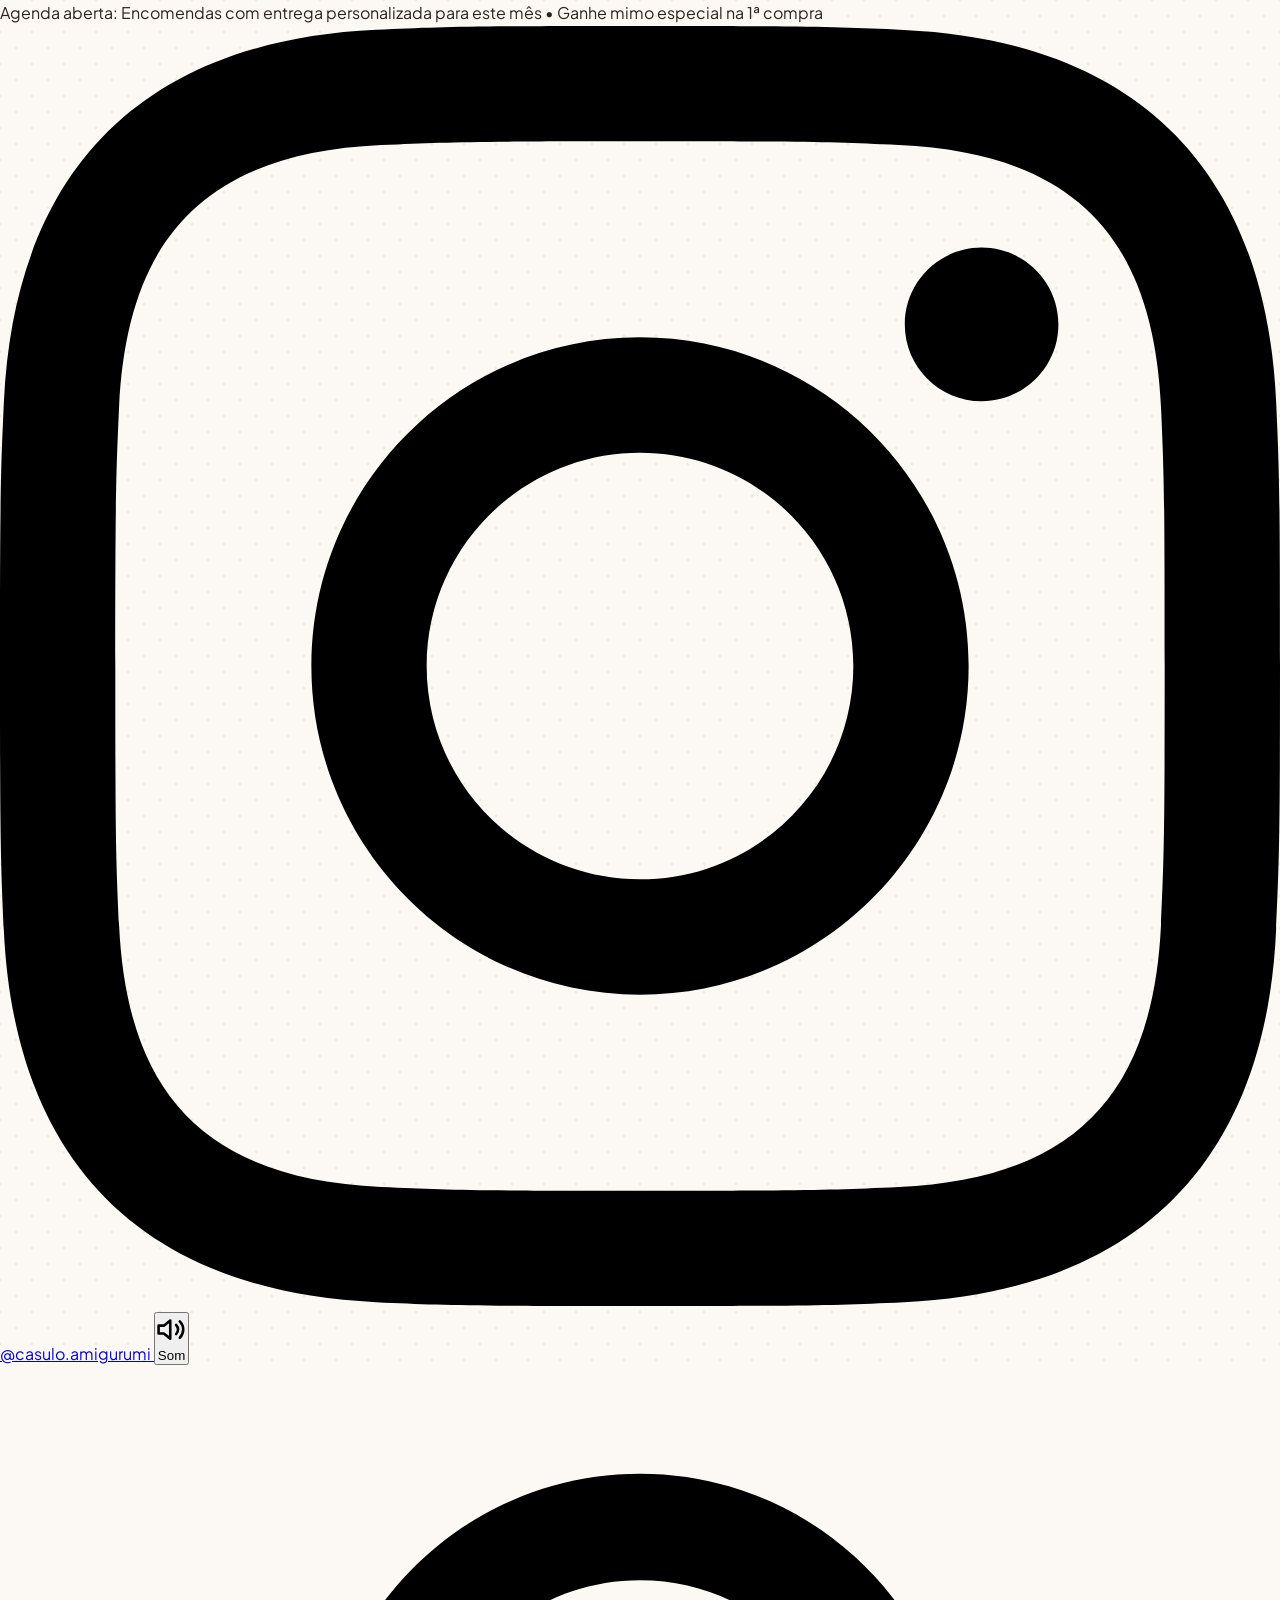
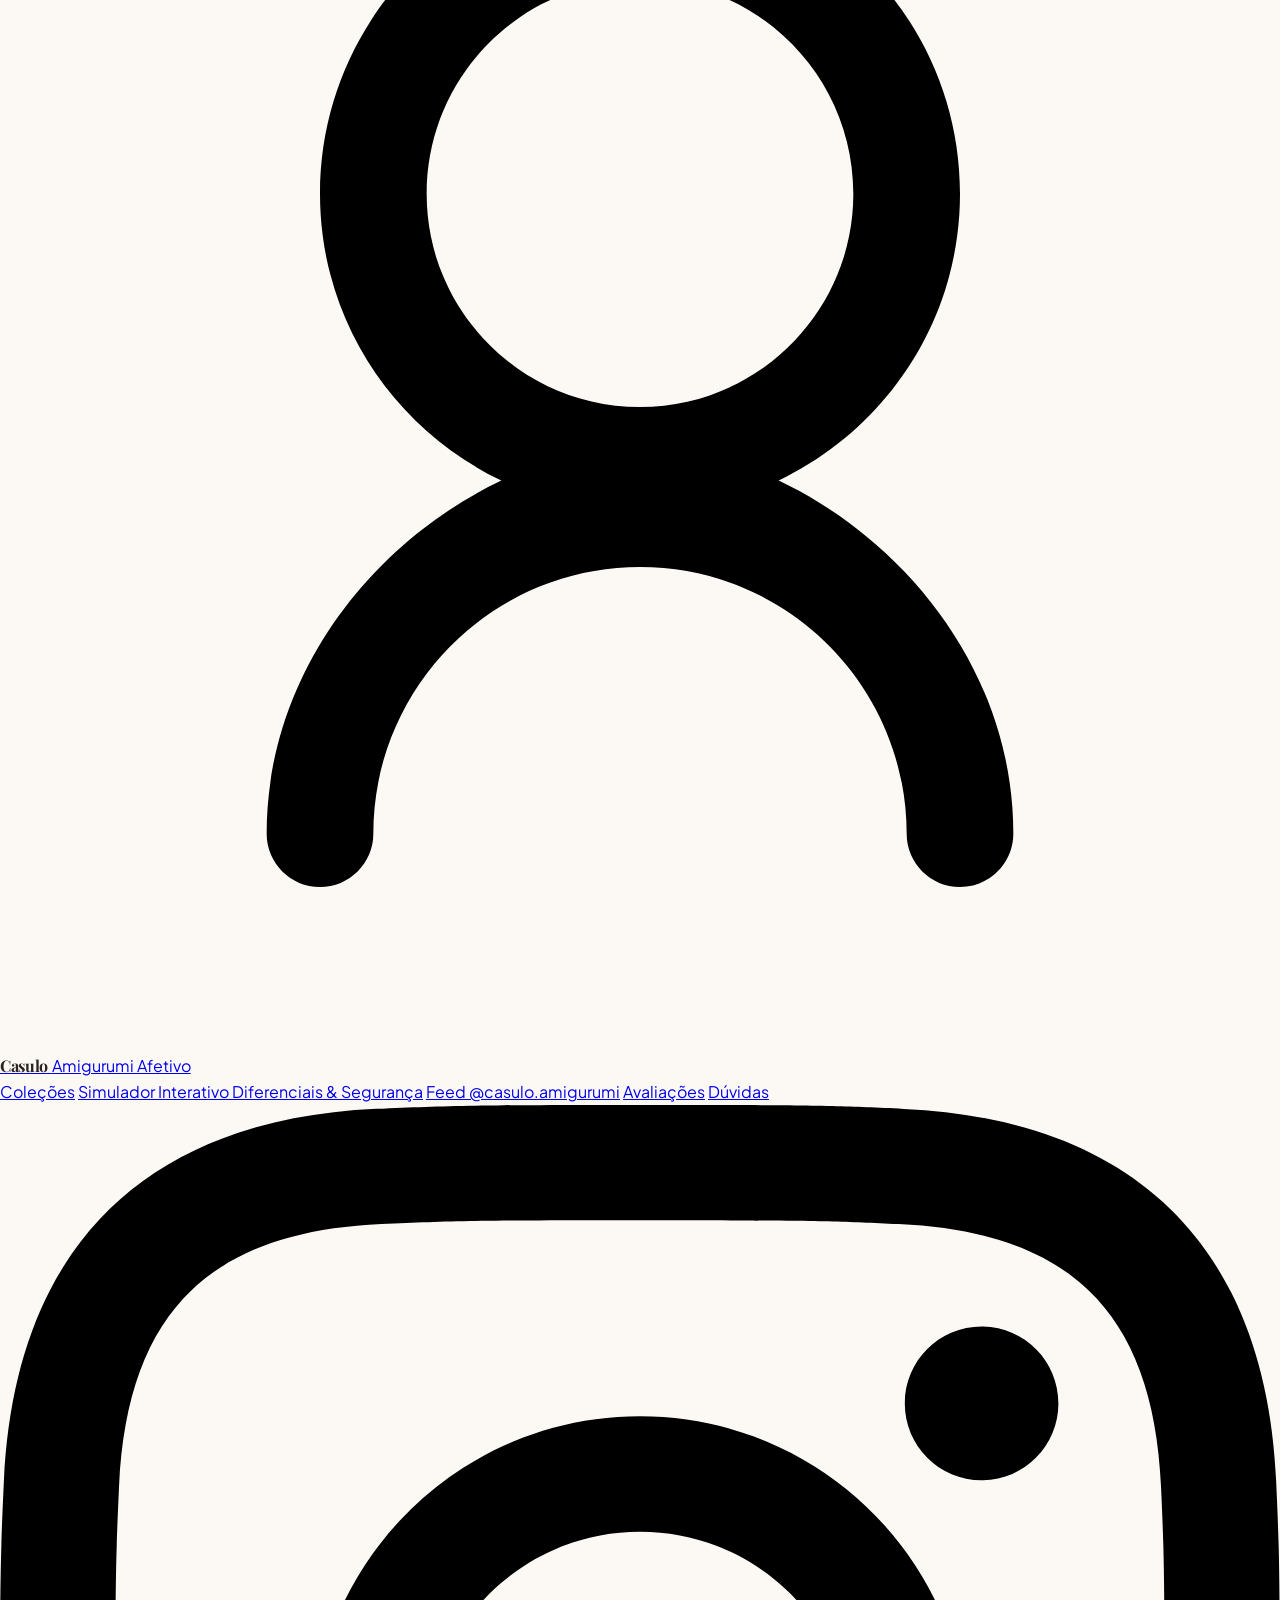
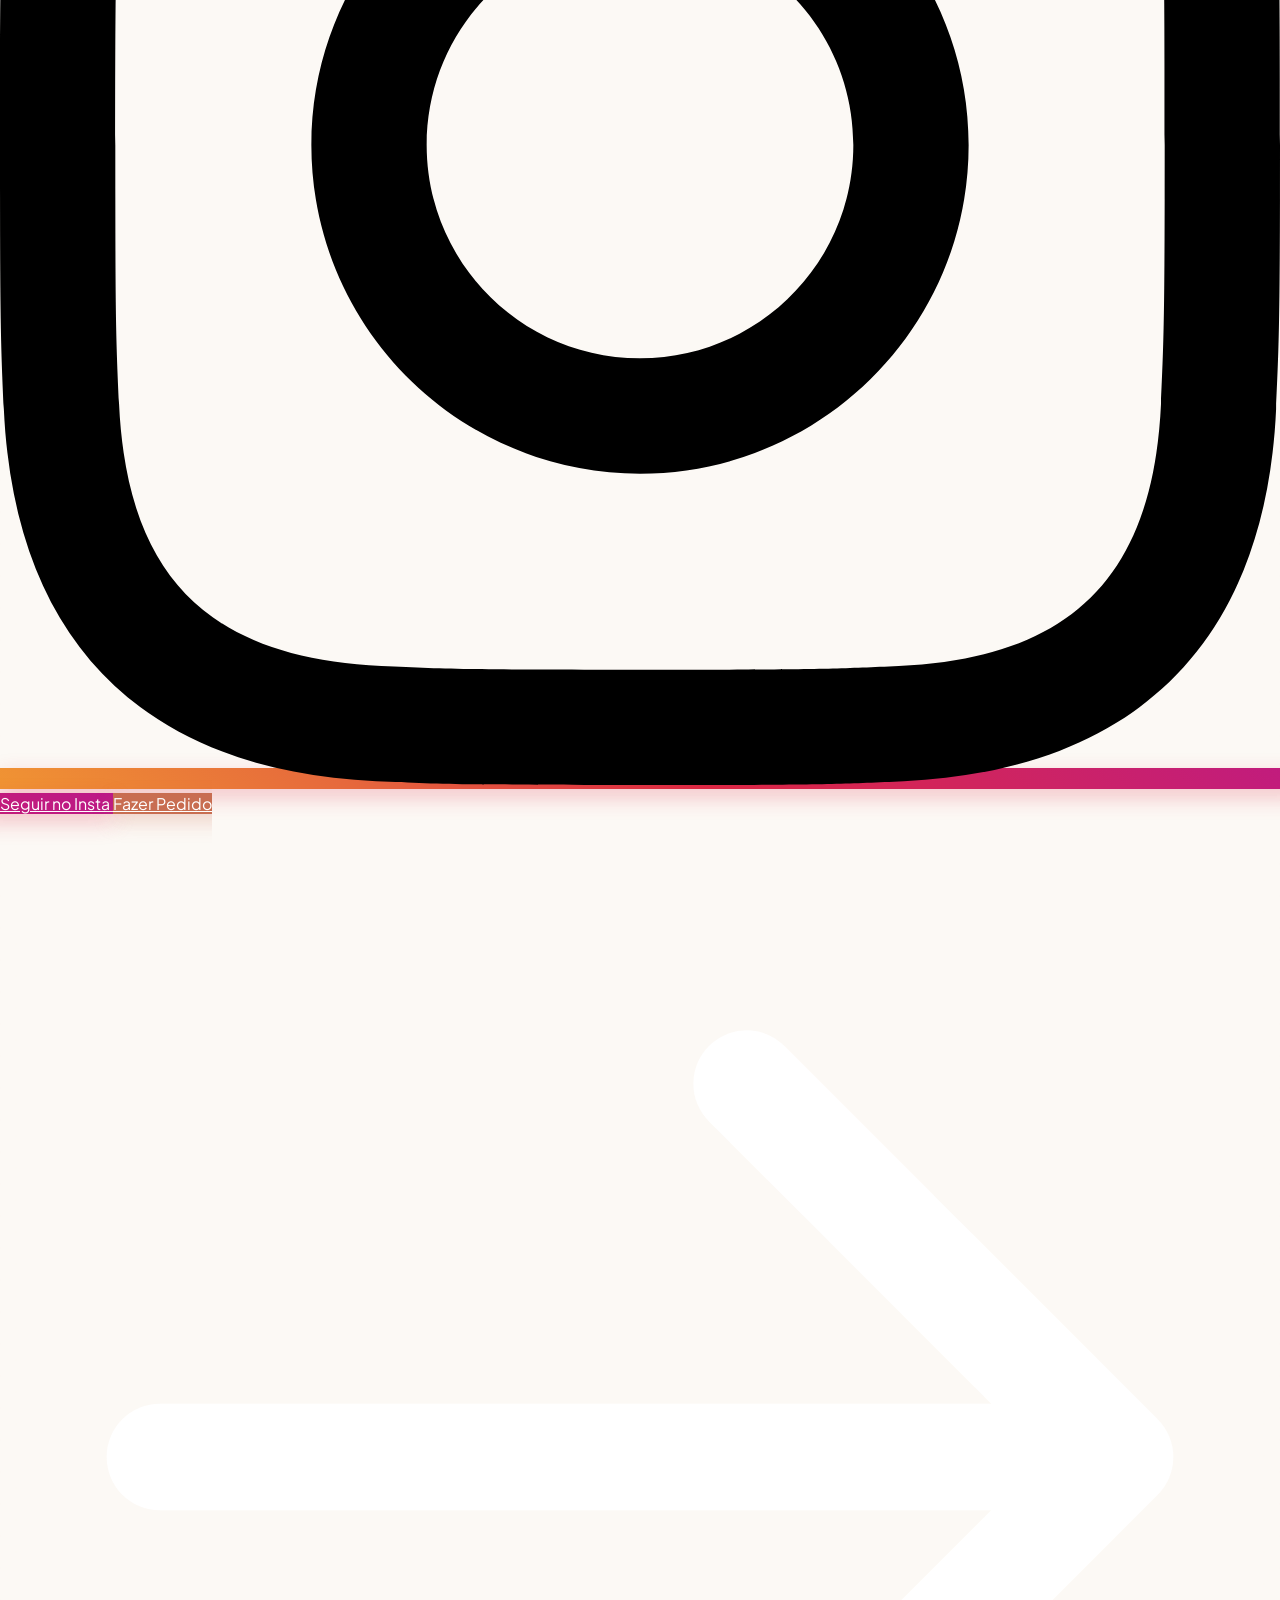
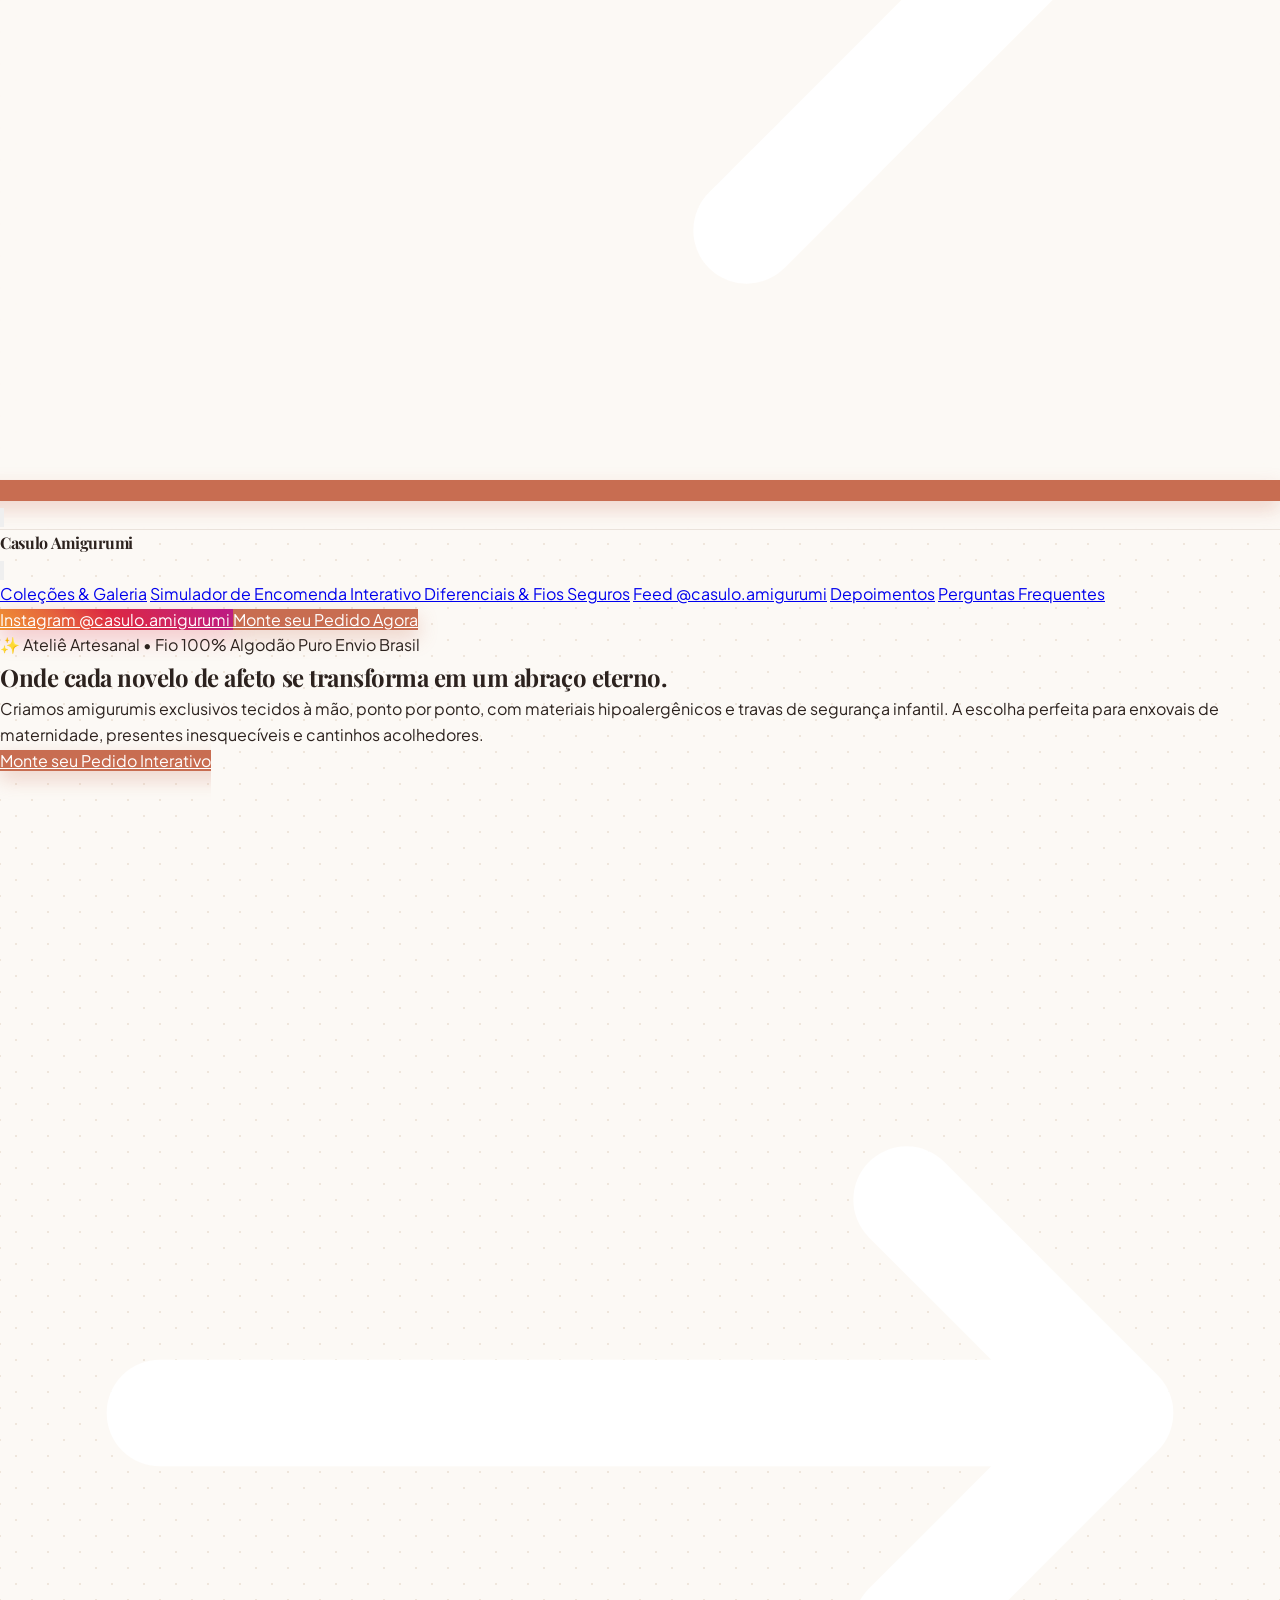
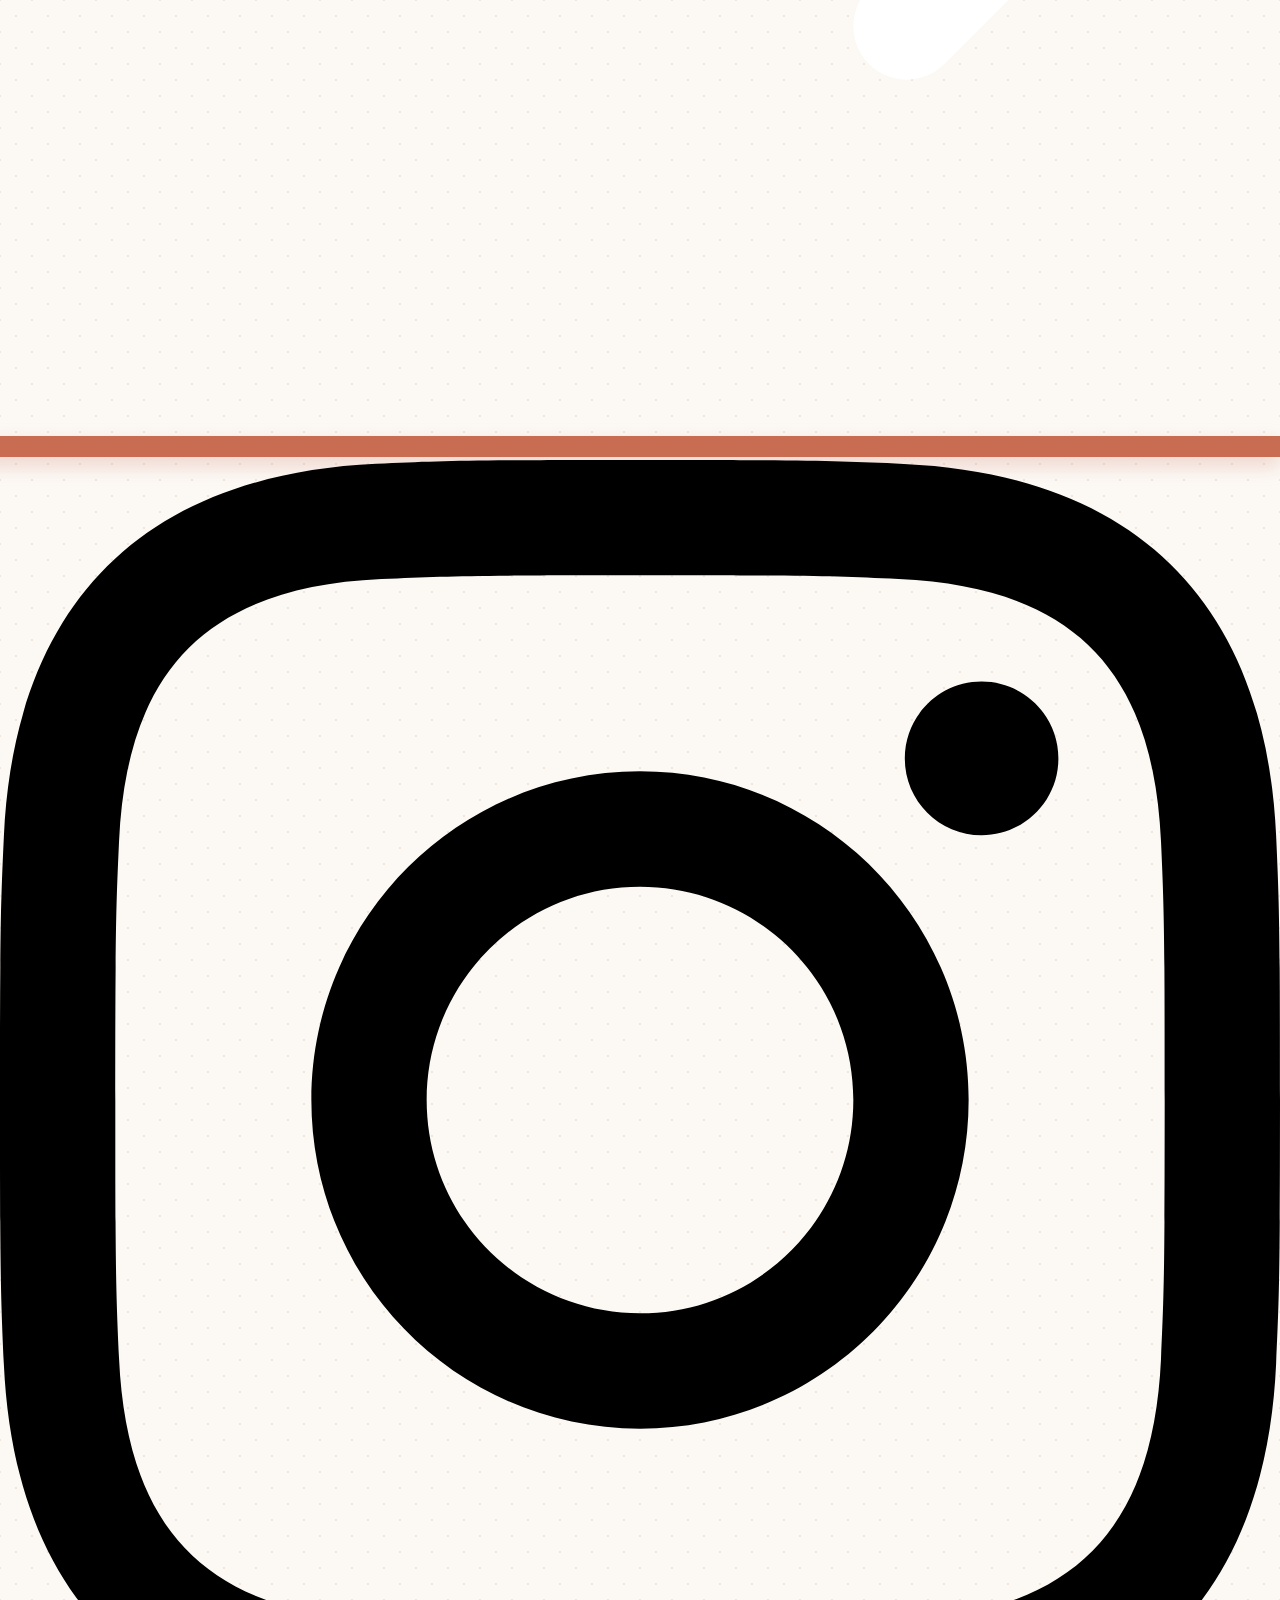
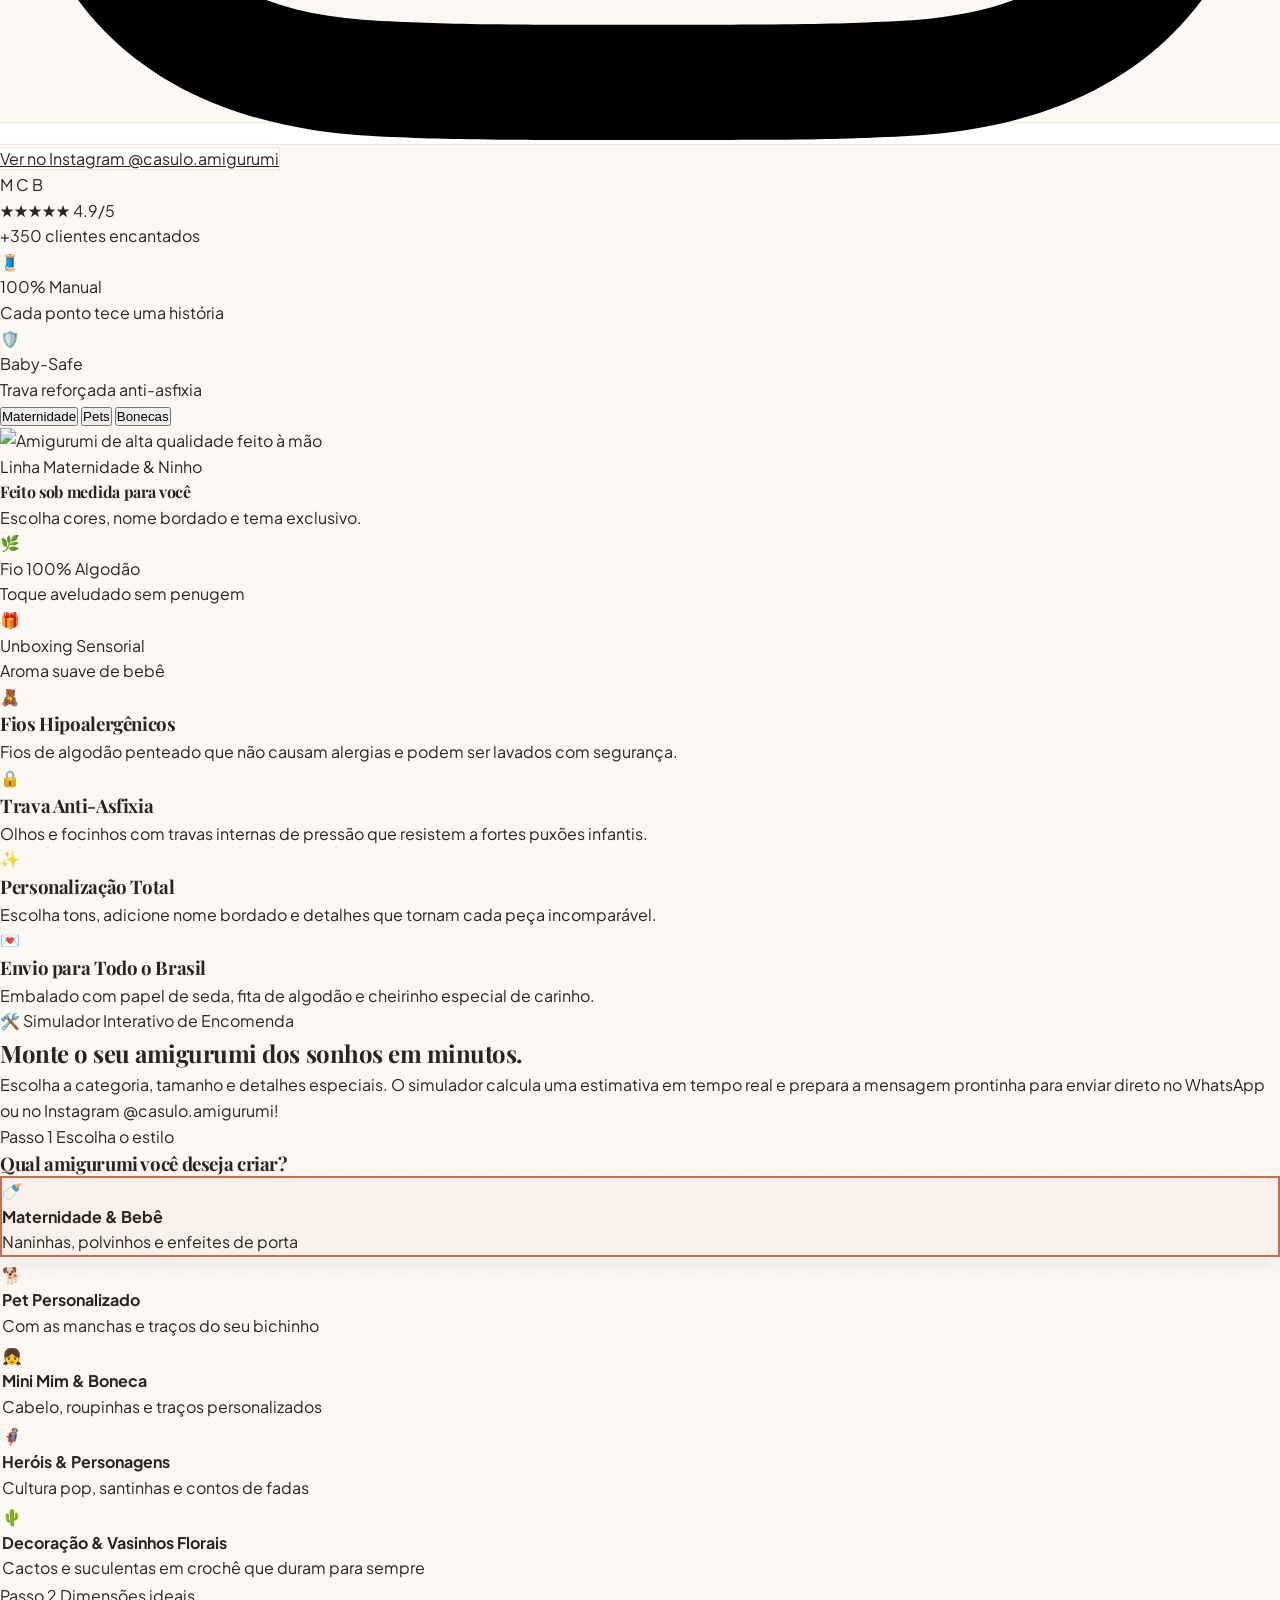
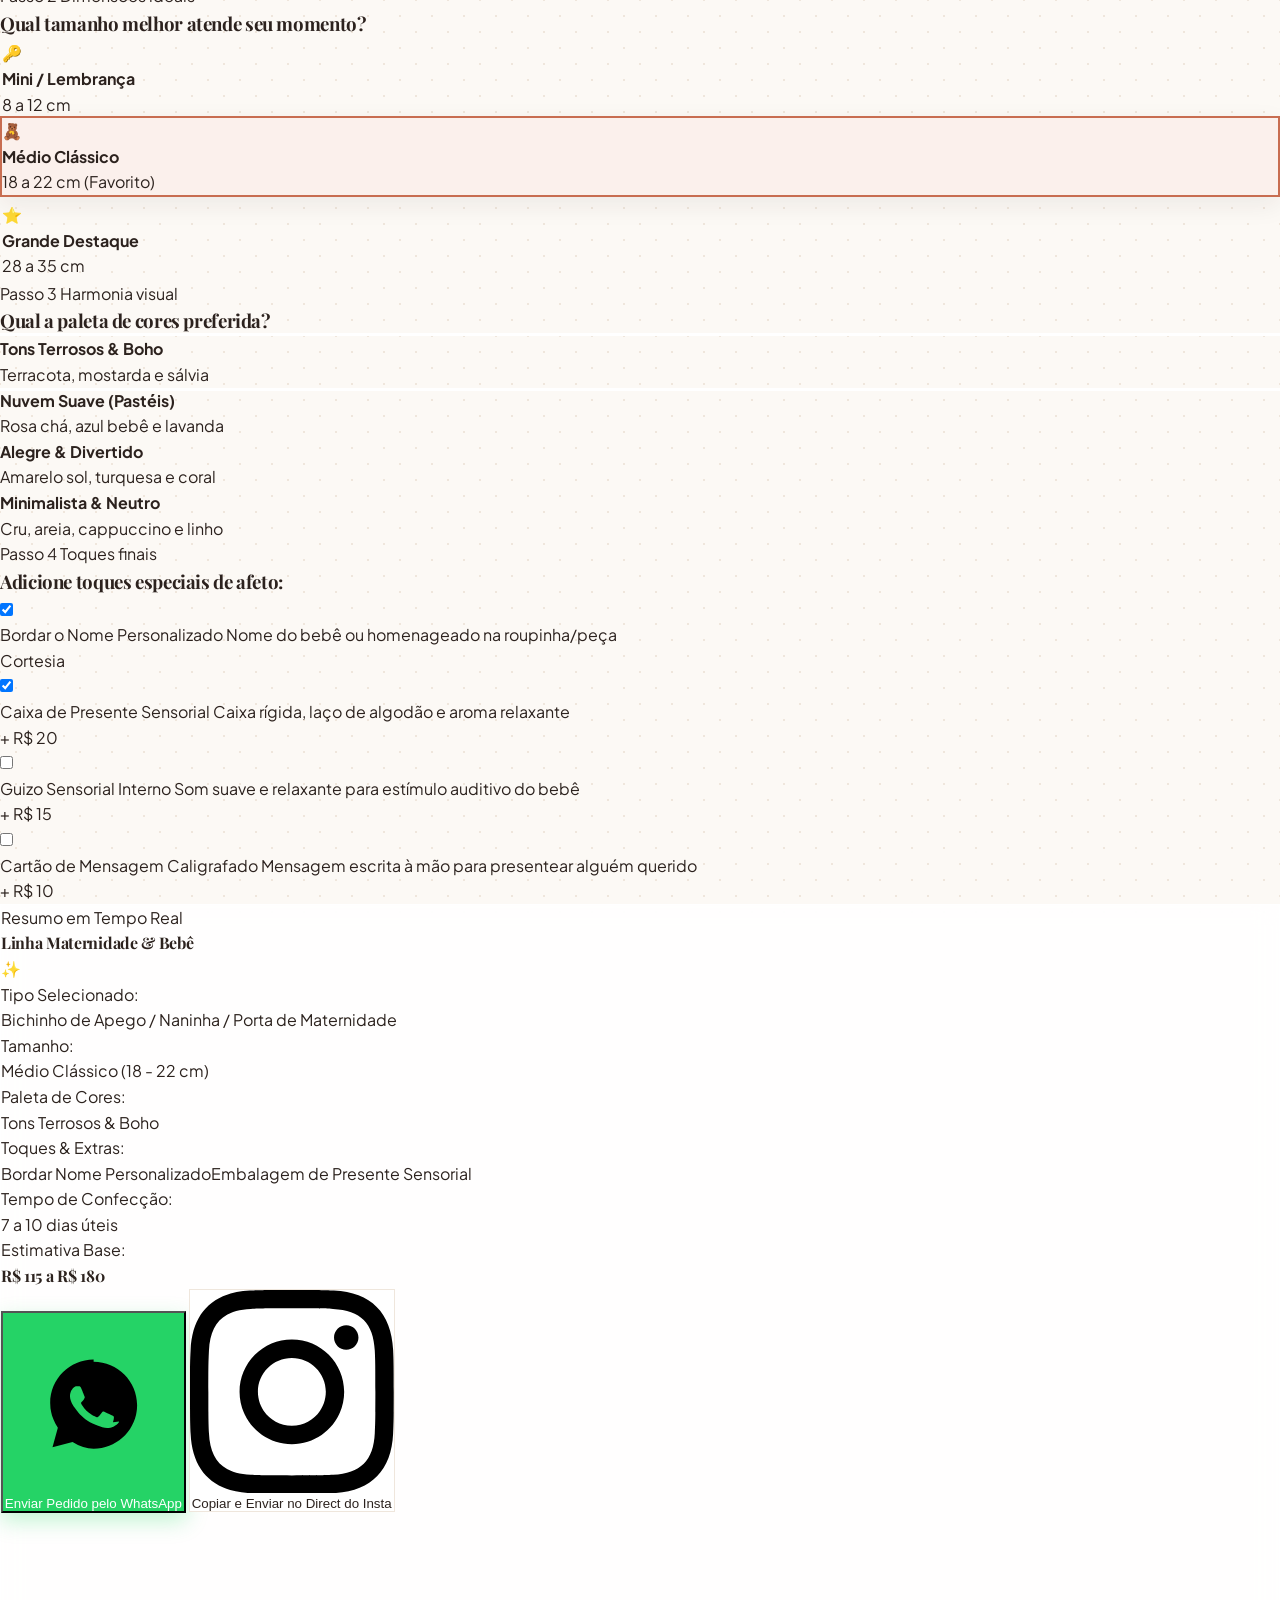
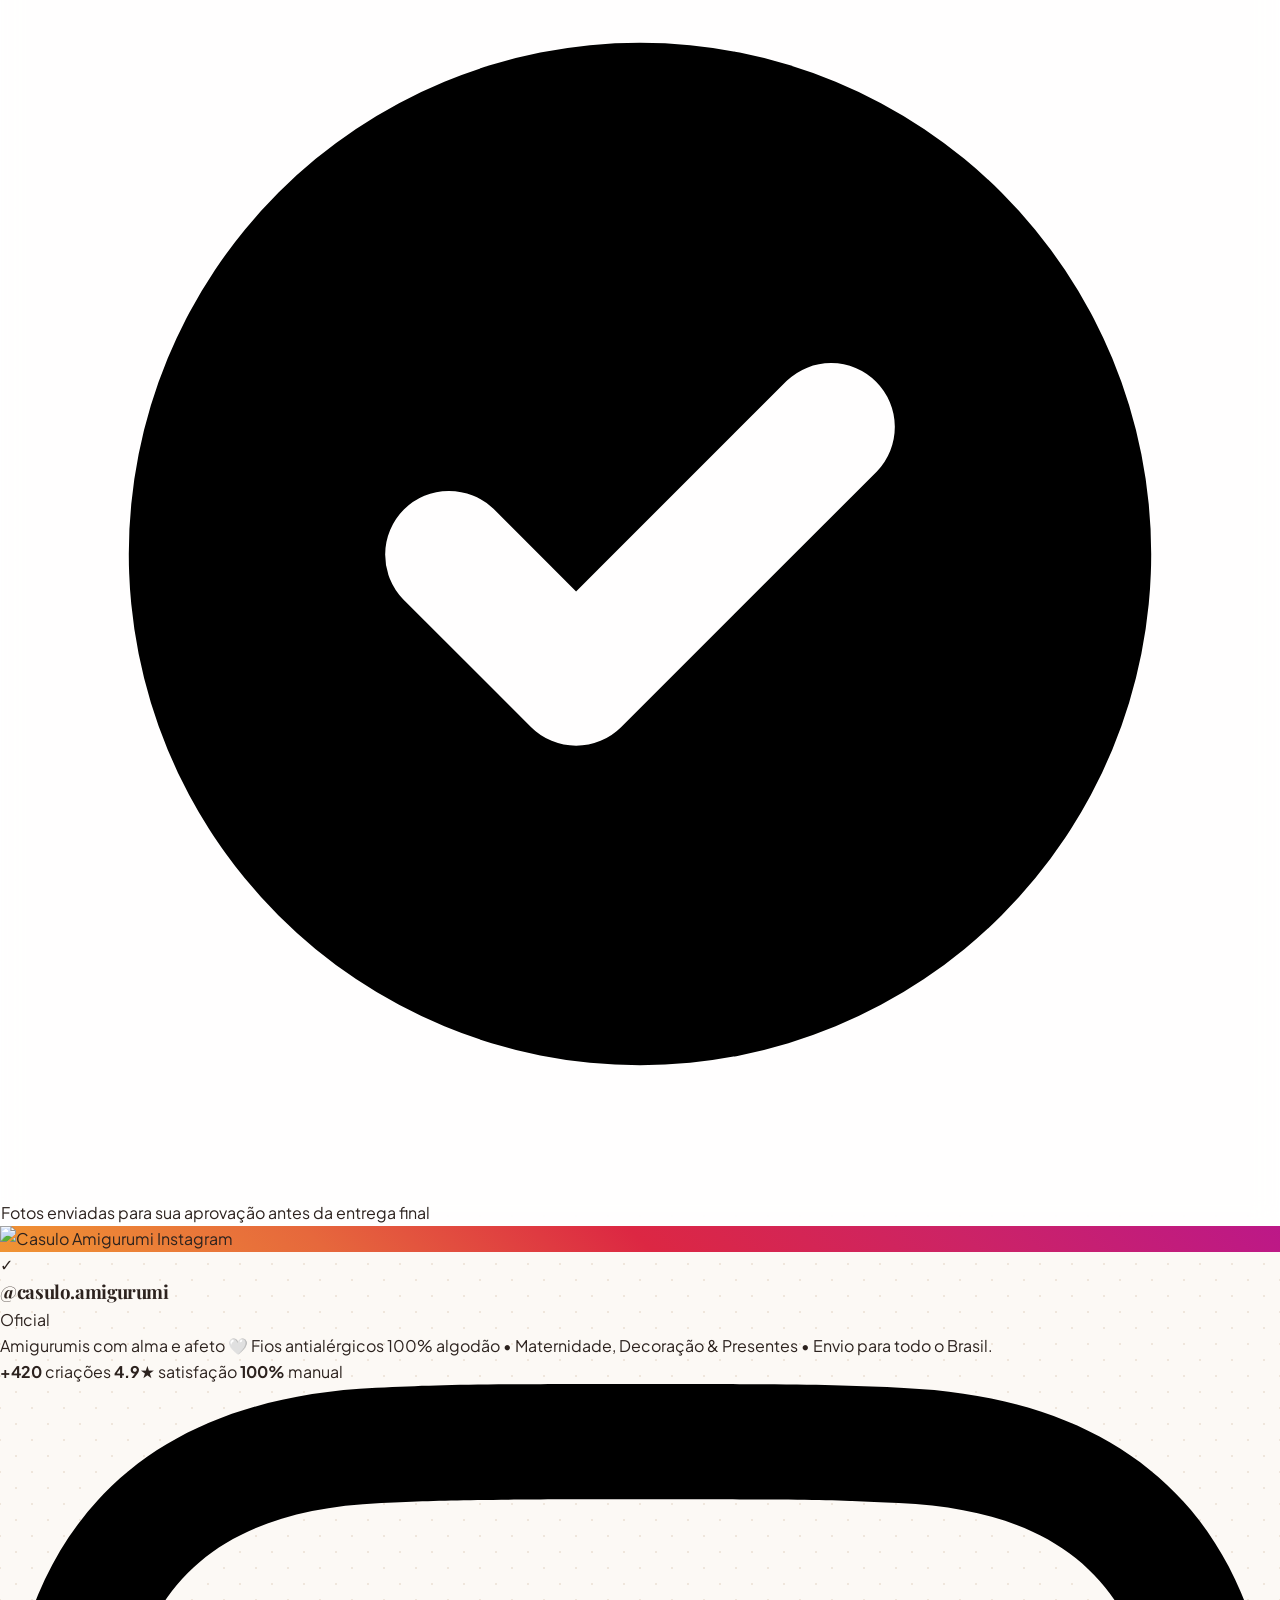
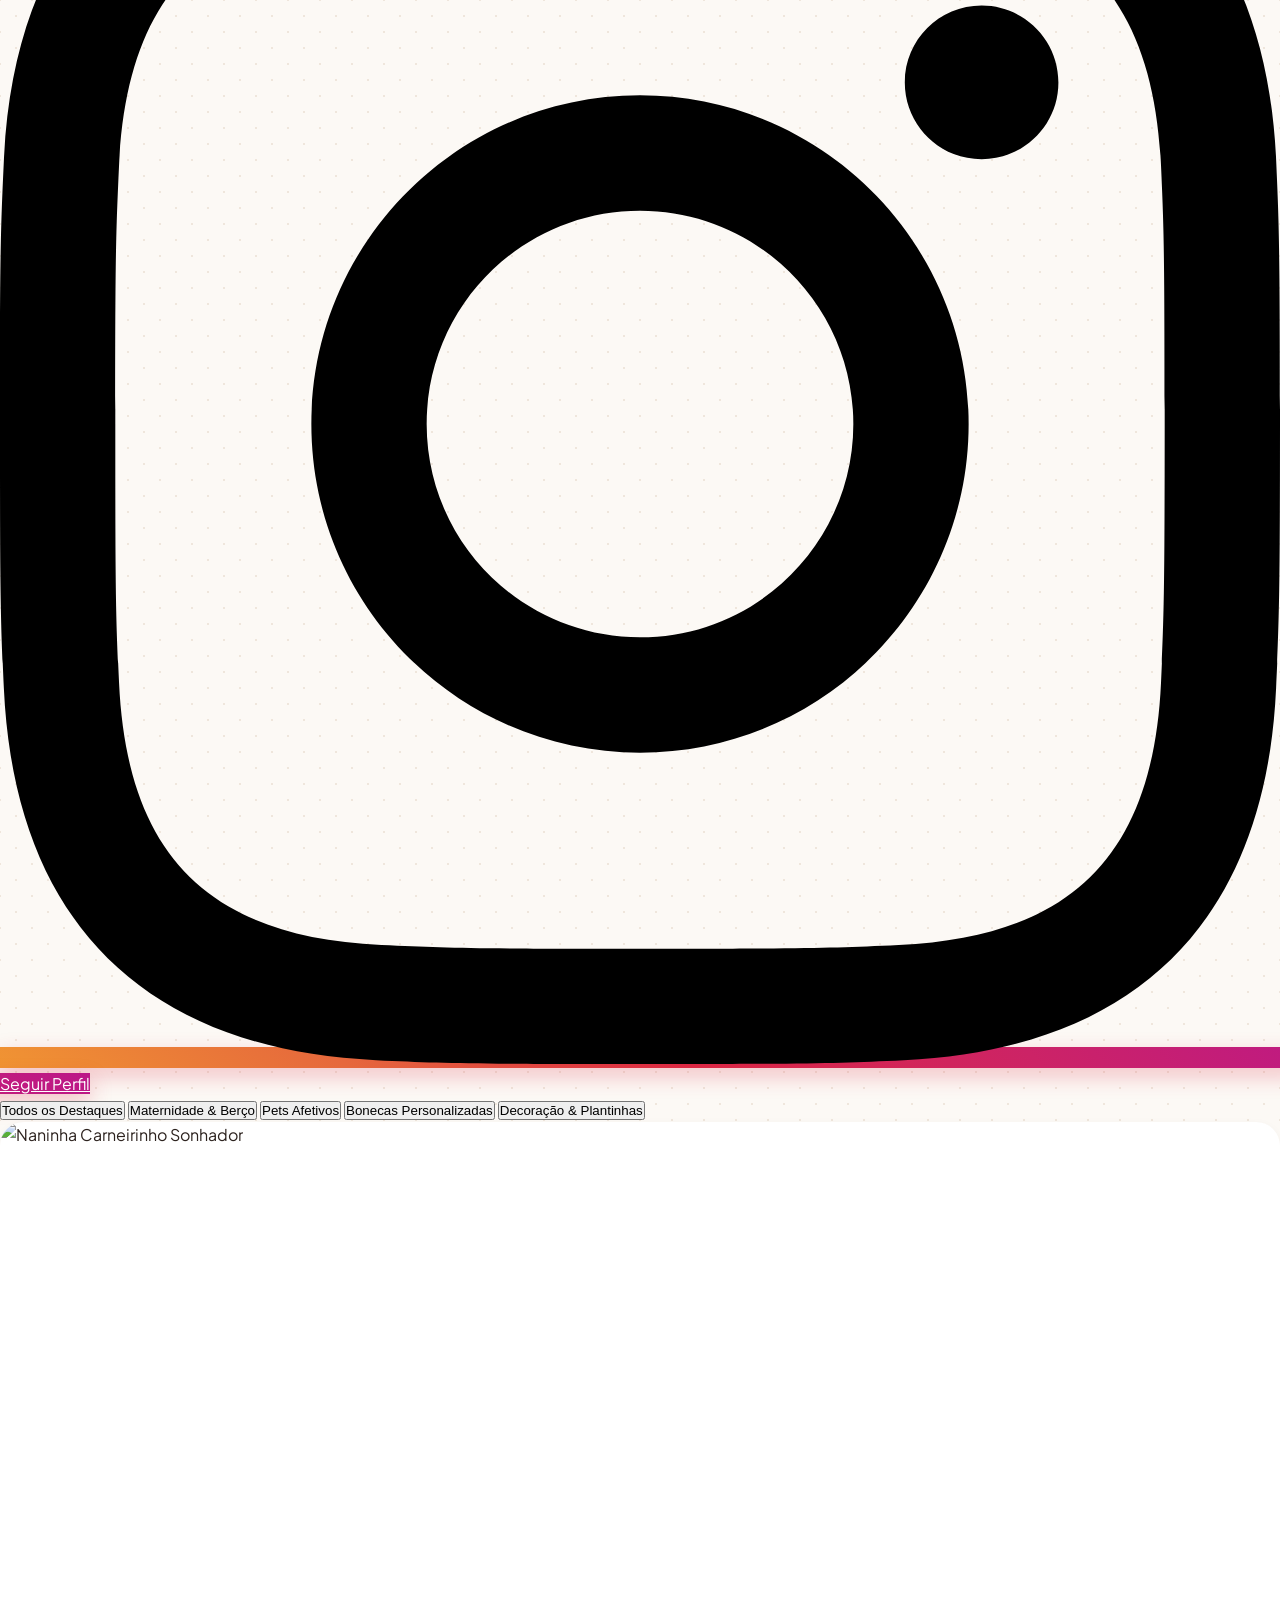
==== index.html @ b3316100 "feat: landing page Casulo Amigurumi" ====
<!DOCTYPE html>
<html lang="pt-BR">
<head>
  <meta charset="UTF-8">
  <meta name="viewport" content="width=device-width, initial-scale=1.0">
  <title>Casulo Amigurumi | Peças Afetivas Feitas à Mão com Amor</title>
  <meta name="description" content="Ateliê de Amigurumis exclusivos e personalizados. Fios 100% algodão hipoalergênicos, olhos com trava de segurança e amor em cada pontinho. Siga @casulo.amigurumi no Instagram!">
  <meta name="keywords" content="amigurumi, crochê, naninha bebê, decoração maternidade, casulo amigurumi, presentes afetivos, boneca personalizada, pet crochê">
  
  <!-- OpenGraph / Social Sharing -->
  <meta property="og:type" content="website">
  <meta property="og:title" content="Casulo Amigurumi | Onde o afeto ganha forma em cada ponto">
  <meta property="og:description" content="Amigurumis afetivos e seguros para bebês, decoração e momentos especiais. Visite @casulo.amigurumi!">
  <meta property="og:url" content="https://www.instagram.com/casulo.amigurumi/">

  <!-- Google Fonts -->
  <link rel="preconnect" href="https://fonts.googleapis.com">
  <link rel="preconnect" href="https://fonts.gstatic.com" crossorigin>
  <link href="https://fonts.googleapis.com/css2?family=Outfit:wght@400;500;600;700&family=Playfair+Display:ital,wght@0,500;0,600;0,700;0,800;1,400;1,600&family=Plus+Jakarta+Sans:wght@300;400;500;600;700&display=swap" rel="stylesheet">

  <!-- Tailwind CSS via CDN -->
  <script src="https://cdn.tailwindcss.com"></script>
  <script>
    tailwind.config = {
      theme: {
        extend: {
          colors: {
            casulo: {
              terracotta: '#C86D51',
              'terracotta-dark': '#A44C33',
              'terracotta-light': '#FDF4F1',
              honey: '#E5A852',
              'honey-light': '#FEF8EE',
              sage: '#7A9A82',
              'sage-light': '#EFF5F1',
              rose: '#DE9E93',
              'rose-light': '#FCF2F0',
              cream: '#FCF9F5',
              card: '#FFFFFF',
              dark: '#2C221E',
              muted: '#756761',
              border: '#EFE4DA'
            }
          },
          fontFamily: {
            serif: ['Playfair Display', 'Georgia', 'serif'],
            sans: ['Plus Jakarta Sans', 'system-ui', 'sans-serif'],
            accent: ['Outfit', 'sans-serif']
          }
        }
      }
    }
  </script>

  <!-- Custom Stylesheet -->
  <link rel="stylesheet" href="css/style.css">
</head>
<body class="bg-stitch-pattern text-casulo-dark selection:bg-casulo-terracotta/20 selection:text-casulo-terracotta-dark">

  <!-- ==========================================================================
       Top Announcement Ribbon
       ========================================================================== -->
  <aside class="bg-stone-900 text-stone-200 text-xs py-2 px-4 border-b border-stone-800" aria-label="Aviso da agenda">
    <div class="max-w-7xl mx-auto flex items-center justify-between">
      <div class="flex items-center gap-2 overflow-hidden whitespace-nowrap">
        <span class="inline-block w-2 h-2 rounded-full bg-emerald-400 animate-pulse"></span>
        <span class="font-medium text-amber-300">Agenda aberta:</span>
        <span class="text-stone-300">Encomendas com entrega personalizada para este mês • Ganhe mimo especial na 1ª compra</span>
      </div>

      <div class="flex items-center gap-4 text-stone-300">
        <a href="https://www.instagram.com/casulo.amigurumi/" target="_blank" rel="noopener noreferrer" class="hidden sm:inline-flex items-center gap-1.5 hover:text-white transition-colors">
          <svg class="w-3.5 h-3.5 text-rose-400 fill-current" viewBox="0 0 24 24"><path d="M12 2.163c3.204 0 3.584.012 4.85.07 3.252.148 4.771 1.691 4.919 4.919.058 1.265.069 1.645.069 4.849 0 3.205-.012 3.584-.069 4.849-.149 3.225-1.664 4.771-4.919 4.919-1.266.058-1.644.07-4.85.07-3.204 0-3.584-.012-4.849-.07-3.26-.149-4.771-1.699-4.919-4.92-.058-1.265-.07-1.644-.07-4.849 0-3.204.013-3.583.07-4.849.149-3.227 1.664-4.771 4.919-4.919 1.266-.057 1.645-.069 4.849-.069zm0-2.163c-3.259 0-3.667.014-4.947.072-4.358.2-6.78 2.618-6.98 6.98-.059 1.281-.073 1.689-.073 4.948 0 3.259.014 3.668.072 4.948.2 4.358 2.618 6.78 6.98 6.98 1.281.058 1.689.072 4.948.072 3.259 0 3.668-.014 4.948-.072 4.354-.2 6.782-2.618 6.979-6.98.059-1.28.073-1.689.073-4.948 0-3.259-.014-3.667-.072-4.947-.196-4.354-2.617-6.78-6.979-6.98-1.281-.059-1.69-.073-4.949-.073zm0 5.838c-3.403 0-6.162 2.759-6.162 6.162s2.759 6.163 6.162 6.163 6.162-2.759 6.162-6.163c0-3.403-2.759-6.162-6.162-6.162zm0 10.162c-2.209 0-4-1.79-4-4 0-2.209 1.791-4 4-4s4 1.791 4 4c0 2.21-1.791 4-4 4zm6.406-11.845c-.796 0-1.441.645-1.441 1.44s.645 1.44 1.441 1.44c.795 0 1.439-.645 1.439-1.44s-.644-1.44-1.439-1.44z"/></svg>
          @casulo.amigurumi
        </a>

        <!-- Sound Toggle Button -->
        <button id="soundToggleBtn" class="sound-toggle-btn flex items-center gap-1 hover:text-white transition-colors" title="Alternar efeitos sonoros delicados">
          <svg id="soundIcon" class="w-3.5 h-3.5" fill="none" stroke="currentColor" viewBox="0 0 24 24">
            <path stroke-linecap="round" stroke-linejoin="round" stroke-width="2" d="M15.536 8.464a5 5 0 010 7.072m2.828-9.9a9 9 0 010 12.728M11 5L6 9H2v6h4l5 4V5z" />
          </svg>
          <span class="text-[11px] hidden md:inline">Som</span>
        </button>
      </div>
    </div>
  </aside>

  <!-- ==========================================================================
       Navigation Bar
       ========================================================================== -->
  <header class="glass-nav sticky top-0 z-40 transition-all duration-300">
    <div class="max-w-7xl mx-auto px-4 sm:px-6 lg:px-8 h-20 flex items-center justify-between">
      
      <!-- Logo Branding -->
      <a href="#" class="flex items-center gap-3 group">
        <div class="w-11 h-11 rounded-2xl bg-casulo-terracotta text-white flex items-center justify-center shadow-md shadow-casulo-terracotta/20 group-hover:scale-105 transition-transform">
          <!-- Artistic Cocoon / Yarn Butterfly SVG -->
          <svg class="w-6 h-6 fill-current" viewBox="0 0 24 24">
            <path d="M12 2C8.69 2 6 4.69 6 8c0 2.37 1.38 4.41 3.4 5.38C6.96 14.54 5 17.03 5 20c0 .55.45 1 1 1s1-.45 1-1c0-2.76 2.24-5 5-5s5 2.24 5 5c0 .55.45 1 1 1s1-.45 1-1c0-2.97-1.96-5.46-4.4-6.62C16.62 12.41 18 10.37 18 8c0-3.31-2.69-6-6-6zm0 2c2.21 0 4 1.79 4 4s-1.79 4-4 4-4-1.79-4-4 1.79-4 4-4z"/>
          </svg>
        </div>
        <div>
          <span class="font-serif text-2xl font-bold tracking-tight text-casulo-dark block leading-none">
            Casulo
          </span>
          <span class="text-[10px] uppercase font-bold tracking-[0.25em] text-casulo-terracotta block mt-0.5">
            Amigurumi Afetivo
          </span>
        </div>
      </a>

      <!-- Desktop Nav Links -->
      <nav class="hidden lg:flex items-center gap-8 text-sm font-medium text-stone-700">
        <a href="#catalogo" class="hover:text-casulo-terracotta transition-colors">Coleções</a>
        <a href="#simulador" class="hover:text-casulo-terracotta transition-colors flex items-center gap-1.5 text-casulo-terracotta font-semibold">
          <span class="w-2 h-2 rounded-full bg-casulo-honey animate-pulse"></span>
          Simulador Interativo
        </a>
        <a href="#padrao-casulo" class="hover:text-casulo-terracotta transition-colors">Diferenciais & Segurança</a>
        <a href="#feed-instagram" class="hover:text-casulo-terracotta transition-colors">Feed @casulo.amigurumi</a>
        <a href="#depoimentos" class="hover:text-casulo-terracotta transition-colors">Avaliações</a>
        <a href="#faq" class="hover:text-casulo-terracotta transition-colors">Dúvidas</a>
      </nav>

      <!-- Action Buttons -->
      <div class="hidden sm:flex items-center gap-3">
        <!-- Direct Instagram Profile CTA -->
        <a 
          href="https://www.instagram.com/casulo.amigurumi/" 
          target="_blank" 
          rel="noopener noreferrer" 
          class="btn-instagram px-4 py-2.5 rounded-full text-xs font-bold tracking-wide uppercase flex items-center gap-2"
        >
          <svg class="w-4 h-4 fill-current" viewBox="0 0 24 24"><path d="M12 2.163c3.204 0 3.584.012 4.85.07 3.252.148 4.771 1.691 4.919 4.919.058 1.265.069 1.645.069 4.849 0 3.205-.012 3.584-.069 4.849-.149 3.225-1.664 4.771-4.919 4.919-1.266.058-1.644.07-4.85.07-3.204 0-3.584-.012-4.849-.07-3.26-.149-4.771-1.699-4.919-4.92-.058-1.265-.07-1.644-.07-4.849 0-3.204.013-3.583.07-4.849.149-3.227 1.664-4.771 4.919-4.919 1.266-.057 1.645-.069 4.849-.069zm0-2.163c-3.259 0-3.667.014-4.947.072-4.358.2-6.78 2.618-6.98 6.98-.059 1.281-.073 1.689-.073 4.948 0 3.259.014 3.668.072 4.948.2 4.358 2.618 6.78 6.98 6.98 1.281.058 1.689.072 4.948.072 3.259 0 3.668-.014 4.948-.072 4.354-.2 6.782-2.618 6.979-6.98.059-1.28.073-1.689.073-4.948 0-3.259-.014-3.667-.072-4.947-.196-4.354-2.617-6.78-6.979-6.98-1.281-.059-1.69-.073-4.949-.073zm0 5.838c-3.403 0-6.162 2.759-6.162 6.162s2.759 6.163 6.162 6.163 6.162-2.759 6.162-6.163c0-3.403-2.759-6.162-6.162-6.162zm0 10.162c-2.209 0-4-1.79-4-4 0-2.209 1.791-4 4-4s4 1.791 4 4c0 2.21-1.791 4-4 4zm6.406-11.845c-.796 0-1.441.645-1.441 1.44s.645 1.44 1.441 1.44c.795 0 1.439-.645 1.439-1.44s-.644-1.44-1.439-1.44z"/></svg>
          <span>Seguir no Insta</span>
        </a>

        <!-- Quick WhatsApp Button -->
        <a 
          href="#simulador" 
          class="btn-primary px-5 py-2.5 rounded-full text-xs font-bold tracking-wide uppercase flex items-center gap-2"
        >
          <span>Fazer Pedido</span>
          <svg class="w-3.5 h-3.5" fill="none" stroke="currentColor" viewBox="0 0 24 24"><path stroke-linecap="round" stroke-linejoin="round" stroke-width="2" d="M14 5l7 7m0 0l-7 7m7-7H3"/></svg>
        </a>
      </div>

      <!-- Mobile Hamburger Button -->
      <button id="mobileMenuBtn" class="lg:hidden p-2 text-stone-700 hover:text-casulo-terracotta" aria-label="Abrir menu de navegação">
        <svg class="w-6 h-6" fill="none" stroke="currentColor" viewBox="0 0 24 24"><path stroke-linecap="round" stroke-linejoin="round" stroke-width="2" d="M4 6h16M4 12h16m-7 6h7"/></svg>
      </button>
    </div>
  </header>

  <!-- Mobile Drawer Navigation -->
  <div id="mobileDrawerBackdrop" class="fixed inset-0 bg-stone-900/60 z-50 backdrop-blur-sm hidden transition-opacity"></div>
  <aside id="mobileDrawer" class="fixed top-0 right-0 w-4/5 max-w-sm h-full bg-casulo-cream z-50 shadow-2xl p-6 flex flex-col justify-between transform translate-x-full transition-transform duration-300 ease-out" aria-label="Menu móvel">
    <div>
      <div class="flex items-center justify-between pb-6 border-b border-casulo-border">
        <div class="flex items-center gap-2">
          <span class="font-serif text-xl font-bold text-casulo-dark">Casulo Amigurumi</span>
        </div>
        <button id="closeMobileMenuBtn" class="p-2 text-stone-500 hover:text-casulo-terracotta" aria-label="Fechar menu">
          <svg class="w-6 h-6" fill="none" stroke="currentColor" viewBox="0 0 24 24"><path stroke-linecap="round" stroke-linejoin="round" stroke-width="2" d="M6 18L18 6M6 6l12 12"/></svg>
        </button>
      </div>

      <nav class="flex flex-col gap-4 py-8 text-base font-semibold text-stone-800">
        <a href="#catalogo" class="mobile-nav-link hover:text-casulo-terracotta">Coleções & Galeria</a>
        <a href="#simulador" class="mobile-nav-link text-casulo-terracotta flex items-center justify-between">
          <span>Simulador de Encomenda</span>
          <span class="bg-casulo-terracotta-light text-casulo-terracotta text-xs px-2 py-0.5 rounded-full font-bold">Interativo</span>
        </a>
        <a href="#padrao-casulo" class="mobile-nav-link hover:text-casulo-terracotta">Diferenciais & Fios Seguros</a>
        <a href="#feed-instagram" class="mobile-nav-link hover:text-casulo-terracotta">Feed @casulo.amigurumi</a>
        <a href="#depoimentos" class="mobile-nav-link hover:text-casulo-terracotta">Depoimentos</a>
        <a href="#faq" class="mobile-nav-link hover:text-casulo-terracotta">Perguntas Frequentes</a>
      </nav>
    </div>

    <div class="space-y-3 pt-6 border-t border-casulo-border">
      <a 
        href="https://www.instagram.com/casulo.amigurumi/" 
        target="_blank" 
        rel="noopener noreferrer"
        class="w-full btn-instagram py-3 rounded-full text-center text-xs font-bold uppercase tracking-wider flex items-center justify-center gap-2"
      >
        <span>Instagram @casulo.amigurumi</span>
      </a>
      <a 
        href="#simulador" 
        class="w-full btn-primary py-3 rounded-full text-center text-xs font-bold uppercase tracking-wider block"
      >
        Monte seu Pedido Agora
      </a>
    </div>
  </aside>

  <!-- ==========================================================================
       Hero Section: High-Emotion Craftsmanship Showcase
       ========================================================================== -->
  <section class="relative pt-8 pb-16 lg:pt-16 lg:pb-24 overflow-hidden">
    <!-- Decorative Ambient Soft Blur Blobs -->
    <div class="absolute top-1/4 -left-20 w-80 h-80 rounded-full bg-casulo-rose/25 blur-3xl pointer-events-none -z-10"></div>
    <div class="absolute bottom-10 right-0 w-96 h-96 rounded-full bg-casulo-honey/20 blur-3xl pointer-events-none -z-10"></div>

    <div class="max-w-7xl mx-auto px-4 sm:px-6 lg:px-8">
      <div class="grid grid-cols-1 lg:grid-cols-12 gap-12 lg:gap-8 items-center">
        
        <!-- Hero Text & Value Proposition -->
        <div class="lg:col-span-7 space-y-6 text-center lg:text-left">
          
          <!-- Quality Badge Pill -->
          <div class="inline-flex items-center gap-2 px-3.5 py-1.5 rounded-full bg-casulo-terracotta-light border border-casulo-terracotta/20 text-casulo-terracotta text-xs font-semibold tracking-wide">
            <span class="text-sm">✨</span>
            <span>Ateliê Artesanal • Fio 100% Algodão Puro</span>
            <span class="w-1.5 h-1.5 rounded-full bg-casulo-terracotta"></span>
            <span class="hidden sm:inline">Envio Brasil</span>
          </div>

          <!-- Main Catchy Headline -->
          <h1 class="hero-title font-serif text-4xl sm:text-5xl lg:text-6xl font-bold leading-[1.12] text-casulo-dark">
            Onde cada novelo de afeto se transforma em um <span class="italic text-casulo-terracotta">abraço eterno.</span>
          </h1>

          <!-- Compelling Subtitle -->
          <p class="text-stone-600 text-base sm:text-lg max-w-2xl mx-auto lg:mx-0 font-normal leading-relaxed">
            Criamos amigurumis exclusivos tecidos à mão, ponto por ponto, com materiais hipoalergênicos e travas de segurança infantil. A escolha perfeita para enxovais de maternidade, presentes inesquecíveis e cantinhos acolhedores.
          </p>

          <!-- Action Buttons -->
          <div class="flex flex-col sm:flex-row items-center justify-center lg:justify-start gap-4 pt-2">
            <a 
              href="#simulador" 
              class="w-full sm:w-auto btn-primary px-8 py-4 rounded-full text-sm font-bold tracking-wide uppercase flex items-center justify-center gap-3 group"
            >
              <span>Monte seu Pedido Interativo</span>
              <svg class="w-4 h-4 transform group-hover:translate-x-1 transition-transform" fill="none" stroke="currentColor" viewBox="0 0 24 24"><path stroke-linecap="round" stroke-linejoin="round" stroke-width="2" d="M17 8l4 4m0 0l-4 4m4-4H3"/></svg>
            </a>

            <a 
              href="https://www.instagram.com/casulo.amigurumi/" 
              target="_blank" 
              rel="noopener noreferrer" 
              class="w-full sm:w-auto btn-secondary px-6 py-4 rounded-full text-sm font-bold tracking-wide flex items-center justify-center gap-2.5"
            >
              <svg class="w-5 h-5 text-rose-500 fill-current" viewBox="0 0 24 24"><path d="M12 2.163c3.204 0 3.584.012 4.85.07 3.252.148 4.771 1.691 4.919 4.919.058 1.265.069 1.645.069 4.849 0 3.205-.012 3.584-.069 4.849-.149 3.225-1.664 4.771-4.919 4.919-1.266.058-1.644.07-4.85.07-3.204 0-3.584-.012-4.849-.07-3.26-.149-4.771-1.699-4.919-4.92-.058-1.265-.07-1.644-.07-4.849 0-3.204.013-3.583.07-4.849.149-3.227 1.664-4.771 4.919-4.919 1.266-.057 1.645-.069 4.849-.069zm0-2.163c-3.259 0-3.667.014-4.947.072-4.358.2-6.78 2.618-6.98 6.98-.059 1.281-.073 1.689-.073 4.948 0 3.259.014 3.668.072 4.948.2 4.358 2.618 6.78 6.98 6.98 1.281.058 1.689.072 4.948.072 3.259 0 3.668-.014 4.948-.072 4.354-.2 6.782-2.618 6.979-6.98.059-1.28.073-1.689.073-4.948 0-3.259-.014-3.667-.072-4.947-.196-4.354-2.617-6.78-6.979-6.98-1.281-.059-1.69-.073-4.949-.073zm0 5.838c-3.403 0-6.162 2.759-6.162 6.162s2.759 6.163 6.162 6.163 6.162-2.759 6.162-6.163c0-3.403-2.759-6.162-6.162-6.162zm0 10.162c-2.209 0-4-1.79-4-4 0-2.209 1.791-4 4-4s4 1.791 4 4c0 2.21-1.791 4-4 4zm6.406-11.845c-.796 0-1.441.645-1.441 1.44s.645 1.44 1.441 1.44c.795 0 1.439-.645 1.439-1.44s-.644-1.44-1.439-1.44z"/></svg>
              <span>Ver no Instagram @casulo.amigurumi</span>
            </a>
          </div>

          <!-- Social Proof Micro-metrics -->
          <div class="pt-4 flex flex-wrap items-center justify-center lg:justify-start gap-6 border-t border-casulo-border/80">
            <div class="flex items-center gap-2">
              <div class="flex -space-x-1.5">
                <span class="inline-block w-8 h-8 rounded-full ring-2 ring-white bg-amber-200 text-stone-800 text-xs font-bold flex items-center justify-center">M</span>
                <span class="inline-block w-8 h-8 rounded-full ring-2 ring-white bg-rose-200 text-stone-800 text-xs font-bold flex items-center justify-center">C</span>
                <span class="inline-block w-8 h-8 rounded-full ring-2 ring-white bg-emerald-200 text-stone-800 text-xs font-bold flex items-center justify-center">B</span>
              </div>
              <div class="text-left">
                <div class="flex items-center text-amber-500 text-xs">
                  ★★★★★
                  <span class="font-bold text-stone-800 ml-1">4.9/5</span>
                </div>
                <p class="text-[11px] text-stone-500">+350 clientes encantados</p>
              </div>
            </div>

            <div class="h-8 w-px bg-casulo-border hidden sm:block"></div>

            <div class="flex items-center gap-2 text-left">
              <span class="text-xl">🧵</span>
              <div>
                <p class="text-xs font-bold text-stone-900">100% Manual</p>
                <p class="text-[11px] text-stone-500">Cada ponto tece uma história</p>
              </div>
            </div>

            <div class="h-8 w-px bg-casulo-border hidden sm:block"></div>

            <div class="flex items-center gap-2 text-left">
              <span class="text-xl">🛡️</span>
              <div>
                <p class="text-xs font-bold text-stone-900">Baby-Safe</p>
                <p class="text-[11px] text-stone-500">Trava reforçada anti-asfixia</p>
              </div>
            </div>
          </div>

        </div>

        <!-- Hero Interactive Visual Showcase -->
        <div class="lg:col-span-5 relative">
          <div class="relative mx-auto max-w-md">
            
            <!-- Floating Category Switcher Pills -->
            <div class="absolute -top-5 left-1/2 -translate-x-1/2 z-20 bg-white/90 backdrop-blur-md p-1 rounded-full shadow-lg border border-casulo-border flex items-center gap-1 text-xs">
              <button data-hero-tab="maternidade" class="px-3.5 py-1.5 rounded-full transition-all bg-amber-600 text-white font-semibold">Maternidade</button>
              <button data-hero-tab="pets" class="px-3.5 py-1.5 rounded-full transition-all bg-white/80 text-stone-700 hover:bg-stone-100">Pets</button>
              <button data-hero-tab="bonecas" class="px-3.5 py-1.5 rounded-full transition-all bg-white/80 text-stone-700 hover:bg-stone-100">Bonecas</button>
            </div>

            <!-- Main Showcase Image Card with Glassmorphic Border -->
            <div class="relative rounded-3xl overflow-hidden shadow-2xl border-4 border-white bg-stone-100 aspect-[4/5] group">
              <img 
                id="heroMainImg"
                src="https://images.unsplash.com/photo-1596461404969-9ae70f2830c1?auto=format&fit=crop&w=900&q=80" 
                alt="Amigurumi de alta qualidade feito à mão" 
                class="w-full h-full object-cover transition-all duration-700 group-hover:scale-105"
              >

              <!-- Gradient Vignette Overlay -->
              <div class="absolute inset-0 bg-gradient-to-t from-stone-900/70 via-transparent to-transparent"></div>

              <!-- Floating Tag Label -->
              <div class="absolute bottom-5 left-5 right-5 text-white">
                <span id="heroTagBadge" class="inline-block bg-casulo-terracotta text-white text-[11px] font-bold uppercase tracking-wider px-3 py-1 rounded-full mb-1.5 shadow-sm">
                  Linha Maternidade & Ninho
                </span>
                <p class="font-serif text-xl font-bold">Feito sob medida para você</p>
                <p class="text-xs text-stone-200">Escolha cores, nome bordado e tema exclusivo.</p>
              </div>
            </div>

            <!-- Floating Badge 1: Antialérgico -->
            <div class="absolute -bottom-6 -left-6 z-20 bg-white p-3.5 rounded-2xl shadow-xl border border-casulo-border flex items-center gap-3 animate-float">
              <div class="w-10 h-10 rounded-xl bg-casulo-sage-light text-casulo-sage flex items-center justify-center font-bold text-lg">
                🌿
              </div>
              <div>
                <p class="text-xs font-bold text-stone-900">Fio 100% Algodão</p>
                <p class="text-[10px] text-stone-500">Toque aveludado sem penugem</p>
              </div>
            </div>

            <!-- Floating Badge 2: Embalagem com cheirinho -->
            <div class="absolute top-16 -right-6 z-20 bg-white p-3 rounded-2xl shadow-xl border border-casulo-border flex items-center gap-2.5 animate-float-delayed">
              <span class="text-2xl">🎁</span>
              <div>
                <p class="text-xs font-bold text-stone-900">Unboxing Sensorial</p>
                <p class="text-[10px] text-stone-500">Aroma suave de bebê</p>
              </div>
            </div>

          </div>
        </div>

      </div>
    </div>
  </section>

  <!-- ==========================================================================
       Highlight Pillars (O Padrão Casulo)
       ========================================================================== -->
  <section id="padrao-casulo" class="py-12 bg-white border-y border-casulo-border/80">
    <div class="max-w-7xl mx-auto px-4 sm:px-6 lg:px-8">
      <div class="grid grid-cols-2 md:grid-cols-4 gap-6 sm:gap-8">
        
        <div class="flex flex-col items-center sm:items-start text-center sm:text-left space-y-2">
          <div class="w-12 h-12 rounded-2xl bg-casulo-terracotta-light text-casulo-terracotta flex items-center justify-center text-2xl">
            🧸
          </div>
          <h3 class="font-bold text-sm text-stone-900">Fios Hipoalergênicos</h3>
          <p class="text-xs text-stone-500 leading-relaxed">Fios de algodão penteado que não causam alergias e podem ser lavados com segurança.</p>
        </div>

        <div class="flex flex-col items-center sm:items-start text-center sm:text-left space-y-2">
          <div class="w-12 h-12 rounded-2xl bg-casulo-honey-light text-casulo-honey flex items-center justify-center text-2xl">
            🔒
          </div>
          <h3 class="font-bold text-sm text-stone-900">Trava Anti-Asfixia</h3>
          <p class="text-xs text-stone-500 leading-relaxed">Olhos e focinhos com travas internas de pressão que resistem a fortes puxões infantis.</p>
        </div>

        <div class="flex flex-col items-center sm:items-start text-center sm:text-left space-y-2">
          <div class="w-12 h-12 rounded-2xl bg-casulo-sage-light text-casulo-sage flex items-center justify-center text-2xl">
            ✨
          </div>
          <h3 class="font-bold text-sm text-stone-900">Personalização Total</h3>
          <p class="text-xs text-stone-500 leading-relaxed">Escolha tons, adicione nome bordado e detalhes que tornam cada peça incomparável.</p>
        </div>

        <div class="flex flex-col items-center sm:items-start text-center sm:text-left space-y-2">
          <div class="w-12 h-12 rounded-2xl bg-casulo-rose-light text-casulo-rose flex items-center justify-center text-2xl">
            💌
          </div>
          <h3 class="font-bold text-sm text-stone-900">Envio para Todo o Brasil</h3>
          <p class="text-xs text-stone-500 leading-relaxed">Embalado com papel de seda, fita de algodão e cheirinho especial de carinho.</p>
        </div>

      </div>
    </div>
  </section>

  <!-- ==========================================================================
       Innovative Feature: "Monte seu Casulo" Interactive Simulator
       ========================================================================== -->
  <section id="simulador" class="py-20 relative">
    <div class="max-w-7xl mx-auto px-4 sm:px-6 lg:px-8">
      
      <!-- Section Header -->
      <div class="text-center max-w-3xl mx-auto mb-14 space-y-3">
        <div class="inline-flex items-center gap-2 px-3 py-1 rounded-full bg-casulo-honey-light text-amber-800 text-xs font-bold uppercase tracking-wider">
          <span>🛠️ Simulador Interativo de Encomenda</span>
        </div>
        <h2 class="font-serif text-3xl sm:text-4xl lg:text-5xl font-bold text-casulo-dark">
          Monte o seu amigurumi dos sonhos em minutos.
        </h2>
        <p class="text-stone-600 text-sm sm:text-base leading-relaxed">
          Escolha a categoria, tamanho e detalhes especiais. O simulador calcula uma estimativa em tempo real e prepara a mensagem prontinha para enviar direto no WhatsApp ou no Instagram @casulo.amigurumi!
        </p>
      </div>

      <!-- Configurator Grid Layout -->
      <div class="grid grid-cols-1 lg:grid-cols-12 gap-8 items-start">
        
        <!-- Controls Column (Left) -->
        <div class="lg:col-span-7 space-y-8">
          
          <!-- Step 1: Category Selection -->
          <div class="bg-white p-6 sm:p-8 rounded-3xl shadow-sm border border-casulo-border space-y-4">
            <div class="flex items-center justify-between">
              <span class="text-xs font-bold text-casulo-terracotta uppercase tracking-wider">Passo 1</span>
              <span class="text-xs text-stone-400">Escolha o estilo</span>
            </div>
            <h3 class="font-serif text-xl font-bold text-stone-900">Qual amigurumi você deseja criar?</h3>

            <div class="grid grid-cols-1 sm:grid-cols-2 gap-3 pt-2">
              
              <!-- Cat 1: Maternidade -->
              <div data-custom-cat="maternidade" class="custom-option-card active p-4 rounded-2xl bg-stone-50 border border-stone-200 flex items-start gap-3">
                <span class="text-2xl">🍼</span>
                <div>
                  <h4 class="font-bold text-sm text-stone-900">Maternidade & Bebê</h4>
                  <p class="text-xs text-stone-500">Naninhas, polvinhos e enfeites de porta</p>
                </div>
              </div>

              <!-- Cat 2: Pets -->
              <div data-custom-cat="pets" class="custom-option-card p-4 rounded-2xl bg-stone-50 border border-stone-200 flex items-start gap-3">
                <span class="text-2xl">🐕</span>
                <div>
                  <h4 class="font-bold text-sm text-stone-900">Pet Personalizado</h4>
                  <p class="text-xs text-stone-500">Com as manchas e traços do seu bichinho</p>
                </div>
              </div>

              <!-- Cat 3: Boneca -->
              <div data-custom-cat="boneca" class="custom-option-card p-4 rounded-2xl bg-stone-50 border border-stone-200 flex items-start gap-3">
                <span class="text-2xl">👧</span>
                <div>
                  <h4 class="font-bold text-sm text-stone-900">Mini Mim & Boneca</h4>
                  <p class="text-xs text-stone-500">Cabelo, roupinhas e traços personalizados</p>
                </div>
              </div>

              <!-- Cat 4: Geek & Personagens -->
              <div data-custom-cat="geek" class="custom-option-card p-4 rounded-2xl bg-stone-50 border border-stone-200 flex items-start gap-3">
                <span class="text-2xl">🦸</span>
                <div>
                  <h4 class="font-bold text-sm text-stone-900">Heróis & Personagens</h4>
                  <p class="text-xs text-stone-500">Cultura pop, santinhas e contos de fadas</p>
                </div>
              </div>

              <!-- Cat 5: Decoração -->
              <div data-custom-cat="decor" class="custom-option-card p-4 rounded-2xl bg-stone-50 border border-stone-200 flex items-start gap-3 sm:col-span-2">
                <span class="text-2xl">🌵</span>
                <div>
                  <h4 class="font-bold text-sm text-stone-900">Decoração & Vasinhos Florais</h4>
                  <p class="text-xs text-stone-500">Cactos e suculentas em crochê que duram para sempre</p>
                </div>
              </div>

            </div>
          </div>

          <!-- Step 2: Size Selection -->
          <div class="bg-white p-6 sm:p-8 rounded-3xl shadow-sm border border-casulo-border space-y-4">
            <div class="flex items-center justify-between">
              <span class="text-xs font-bold text-casulo-terracotta uppercase tracking-wider">Passo 2</span>
              <span class="text-xs text-stone-400">Dimensões ideais</span>
            </div>
            <h3 class="font-serif text-xl font-bold text-stone-900">Qual tamanho melhor atende seu momento?</h3>

            <div class="grid grid-cols-1 sm:grid-cols-3 gap-3 pt-2">
              
              <div data-custom-size="mini" class="custom-option-card p-4 rounded-2xl bg-stone-50 border border-stone-200 text-center">
                <div class="text-xl mb-1">🔑</div>
                <h4 class="font-bold text-xs text-stone-900">Mini / Lembrança</h4>
                <p class="text-[11px] text-stone-500 mt-1">8 a 12 cm</p>
              </div>

              <div data-custom-size="medio" class="custom-option-card active p-4 rounded-2xl bg-stone-50 border border-stone-200 text-center">
                <div class="text-xl mb-1">🧸</div>
                <h4 class="font-bold text-xs text-stone-900">Médio Clássico</h4>
                <p class="text-[11px] text-stone-500 mt-1">18 a 22 cm (Favorito)</p>
              </div>

              <div data-custom-size="grande" class="custom-option-card p-4 rounded-2xl bg-stone-50 border border-stone-200 text-center">
                <div class="text-xl mb-1">⭐</div>
                <h4 class="font-bold text-xs text-stone-900">Grande Destaque</h4>
                <p class="text-[11px] text-stone-500 mt-1">28 a 35 cm</p>
              </div>

            </div>
          </div>

          <!-- Step 3: Color Palette Selection -->
          <div class="bg-white p-6 sm:p-8 rounded-3xl shadow-sm border border-casulo-border space-y-4">
            <div class="flex items-center justify-between">
              <span class="text-xs font-bold text-casulo-terracotta uppercase tracking-wider">Passo 3</span>
              <span class="text-xs text-stone-400">Harmonia visual</span>
            </div>
            <h3 class="font-serif text-xl font-bold text-stone-900">Qual a paleta de cores preferida?</h3>

            <div class="grid grid-cols-1 sm:grid-cols-2 gap-3 pt-2">
              
              <div data-custom-palette="terrosos" class="color-swatch-chip active p-3.5 rounded-2xl border-2 border-stone-200 bg-stone-50 flex items-center justify-between">
                <div>
                  <h4 class="font-bold text-xs text-stone-900">Tons Terrosos & Boho</h4>
                  <p class="text-[10px] text-stone-500">Terracota, mostarda e sálvia</p>
                </div>
                <div class="flex gap-1">
                  <span class="w-4 h-4 rounded-full bg-[#C86D51]"></span>
                  <span class="w-4 h-4 rounded-full bg-[#E5A852]"></span>
                  <span class="w-4 h-4 rounded-full bg-[#7A9A82]"></span>
                </div>
              </div>

              <div data-custom-palette="pasteis" class="color-swatch-chip p-3.5 rounded-2xl border-2 border-stone-200 bg-stone-50 flex items-center justify-between">
                <div>
                  <h4 class="font-bold text-xs text-stone-900">Nuvem Suave (Pastéis)</h4>
                  <p class="text-[10px] text-stone-500">Rosa chá, azul bebê e lavanda</p>
                </div>
                <div class="flex gap-1">
                  <span class="w-4 h-4 rounded-full bg-[#F3C4B8]"></span>
                  <span class="w-4 h-4 rounded-full bg-[#B8D7EB]"></span>
                  <span class="w-4 h-4 rounded-full bg-[#DFD0EB]"></span>
                </div>
              </div>

              <div data-custom-palette="vivos" class="color-swatch-chip p-3.5 rounded-2xl border-2 border-stone-200 bg-stone-50 flex items-center justify-between">
                <div>
                  <h4 class="font-bold text-xs text-stone-900">Alegre & Divertido</h4>
                  <p class="text-[10px] text-stone-500">Amarelo sol, turquesa e coral</p>
                </div>
                <div class="flex gap-1">
                  <span class="w-4 h-4 rounded-full bg-[#F59E0B]"></span>
                  <span class="w-4 h-4 rounded-full bg-[#06B6D4]"></span>
                  <span class="w-4 h-4 rounded-full bg-[#F43F5E]"></span>
                </div>
              </div>

              <div data-custom-palette="neutros" class="color-swatch-chip p-3.5 rounded-2xl border-2 border-stone-200 bg-stone-50 flex items-center justify-between">
                <div>
                  <h4 class="font-bold text-xs text-stone-900">Minimalista & Neutro</h4>
                  <p class="text-[10px] text-stone-500">Cru, areia, cappuccino e linho</p>
                </div>
                <div class="flex gap-1">
                  <span class="w-4 h-4 rounded-full bg-[#F5F0E6]"></span>
                  <span class="w-4 h-4 rounded-full bg-[#D4C3B3]"></span>
                  <span class="w-4 h-4 rounded-full bg-[#786C67]"></span>
                </div>
              </div>

            </div>
          </div>

          <!-- Step 4: Special Extras -->
          <div class="bg-white p-6 sm:p-8 rounded-3xl shadow-sm border border-casulo-border space-y-4">
            <div class="flex items-center justify-between">
              <span class="text-xs font-bold text-casulo-terracotta uppercase tracking-wider">Passo 4</span>
              <span class="text-xs text-stone-400">Toques finais</span>
            </div>
            <h3 class="font-serif text-xl font-bold text-stone-900">Adicione toques especiais de afeto:</h3>

            <div class="space-y-2.5 pt-2">
              
              <label class="flex items-center justify-between p-3.5 rounded-xl bg-stone-50 border border-stone-200 cursor-pointer hover:bg-stone-100 transition-colors">
                <div class="flex items-center gap-3">
                  <input type="checkbox" data-custom-extra="nome" checked class="w-4 h-4 text-casulo-terracotta rounded border-stone-300 focus:ring-casulo-terracotta">
                  <div>
                    <span class="font-bold text-xs text-stone-900 block">Bordar o Nome Personalizado</span>
                    <span class="text-[11px] text-stone-500">Nome do bebê ou homenageado na roupinha/peça</span>
                  </div>
                </div>
                <span class="text-xs font-bold text-emerald-600 bg-emerald-50 px-2.5 py-1 rounded-full">Cortesia</span>
              </label>

              <label class="flex items-center justify-between p-3.5 rounded-xl bg-stone-50 border border-stone-200 cursor-pointer hover:bg-stone-100 transition-colors">
                <div class="flex items-center gap-3">
                  <input type="checkbox" data-custom-extra="caixa" checked class="w-4 h-4 text-casulo-terracotta rounded border-stone-300 focus:ring-casulo-terracotta">
                  <div>
                    <span class="font-bold text-xs text-stone-900 block">Caixa de Presente Sensorial</span>
                    <span class="text-[11px] text-stone-500">Caixa rígida, laço de algodão e aroma relaxante</span>
                  </div>
                </div>
                <span class="text-xs font-semibold text-stone-700 bg-stone-200 px-2 py-0.5 rounded-full">+ R$ 20</span>
              </label>

              <label class="flex items-center justify-between p-3.5 rounded-xl bg-stone-50 border border-stone-200 cursor-pointer hover:bg-stone-100 transition-colors">
                <div class="flex items-center gap-3">
                  <input type="checkbox" data-custom-extra="guizo" class="w-4 h-4 text-casulo-terracotta rounded border-stone-300 focus:ring-casulo-terracotta">
                  <div>
                    <span class="font-bold text-xs text-stone-900 block">Guizo Sensorial Interno</span>
                    <span class="text-[11px] text-stone-500">Som suave e relaxante para estímulo auditivo do bebê</span>
                  </div>
                </div>
                <span class="text-xs font-semibold text-stone-700 bg-stone-200 px-2 py-0.5 rounded-full">+ R$ 15</span>
              </label>

              <label class="flex items-center justify-between p-3.5 rounded-xl bg-stone-50 border border-stone-200 cursor-pointer hover:bg-stone-100 transition-colors">
                <div class="flex items-center gap-3">
                  <input type="checkbox" data-custom-extra="cartao" class="w-4 h-4 text-casulo-terracotta rounded border-stone-300 focus:ring-casulo-terracotta">
                  <div>
                    <span class="font-bold text-xs text-stone-900 block">Cartão de Mensagem Caligrafado</span>
                    <span class="text-[11px] text-stone-500">Mensagem escrita à mão para presentear alguém querido</span>
                  </div>
                </div>
                <span class="text-xs font-semibold text-stone-700 bg-stone-200 px-2 py-0.5 rounded-full">+ R$ 10</span>
              </label>

            </div>
          </div>

        </div>

        <!-- Live Summary & Conversion Dock (Right Sticky Column) -->
        <div class="lg:col-span-5 sticky top-28">
          <div class="glass-panel p-6 sm:p-8 rounded-3xl shadow-xl border border-casulo-border/80 space-y-6">
            
            <div class="flex items-center justify-between pb-4 border-b border-casulo-border">
              <div>
                <span class="text-[11px] uppercase font-bold tracking-wider text-casulo-terracotta">Resumo em Tempo Real</span>
                <h4 id="simPreviewTitle" class="font-serif text-xl font-bold text-stone-900">Linha Maternidade & Bebê</h4>
              </div>
              <div class="w-10 h-10 rounded-full bg-casulo-terracotta-light text-casulo-terracotta flex items-center justify-center font-bold">
                ✨
              </div>
            </div>

            <!-- Dynamic Specs -->
            <div class="space-y-3 text-xs">
              <div>
                <span class="text-stone-400 block mb-0.5">Tipo Selecionado:</span>
                <p id="simPreviewDesc" class="font-semibold text-stone-800 text-sm">Bichinho de Apego / Naninha / Móbile</p>
              </div>

              <div class="grid grid-cols-2 gap-3 pt-1">
                <div>
                  <span class="text-stone-400 block mb-0.5">Tamanho:</span>
                  <p id="simPreviewSize" class="font-semibold text-stone-800">Médio Clássico (18 - 22 cm)</p>
                </div>
                <div>
                  <span class="text-stone-400 block mb-0.5">Paleta de Cores:</span>
                  <p id="simPreviewPalette" class="font-semibold text-stone-800">Tons Terrosos & Boho</p>
                </div>
              </div>

              <div>
                <span class="text-stone-400 block mb-1">Toques & Extras:</span>
                <div id="simPreviewExtras" class="flex flex-wrap gap-1">
                  <!-- Injected via JavaScript -->
                </div>
              </div>

              <div class="grid grid-cols-2 gap-3 pt-3 border-t border-casulo-border">
                <div>
                  <span class="text-stone-400 block mb-0.5">Tempo de Confecção:</span>
                  <p id="simPreviewTime" class="font-bold text-stone-800">7 a 10 dias úteis</p>
                </div>
                <div>
                  <span class="text-stone-400 block mb-0.5">Estimativa Base:</span>
                  <p id="simPreviewPrice" class="font-serif text-lg font-bold text-casulo-terracotta">R$ 95 a R$ 160</p>
                </div>
              </div>
            </div>

            <!-- High Conversion CTA Buttons -->
            <div class="space-y-3 pt-2">
              <!-- Send directly via WhatsApp -->
              <button 
                id="simSendWhatsappBtn" 
                class="w-full btn-whatsapp py-4 px-6 rounded-full text-xs font-bold uppercase tracking-wider flex items-center justify-center gap-2.5 shadow-lg group"
              >
                <svg class="w-5 h-5 fill-current" viewBox="0 0 24 24"><path d="M12.031 6.172c-3.181 0-5.767 2.586-5.768 5.766-.001 1.298.38 2.27 1.019 3.287l-.711 2.598 2.664-.698c.969.586 1.848.884 2.802.884 3.179 0 5.766-2.587 5.767-5.766.002-3.181-2.585-5.771-5.773-5.771zm3.392 8.244c-.144.405-.837.774-1.17.824-.312.045-.634.077-1.077-.067-.323-.105-.72-.25-1.282-.493-1.424-.616-2.352-2.062-2.423-2.158-.07-.095-.575-.765-.575-1.459 0-.693.363-1.034.492-1.176.13-.142.285-.178.38-.178.095 0 .19.002.274.006.09.004.21-.034.327.248.12.288.408 1.002.444 1.076.036.074.06.161.012.257-.048.096-.072.155-.144.238-.072.083-.151.186-.216.25-.072.072-.147.15-.064.293.084.143.373.616.802.998.552.492 1.017.644 1.161.716.143.072.227.06.311-.036.084-.096.358-.418.454-.562.096-.144.19-.12.323-.072.132.048.835.394.978.466.143.072.239.108.274.168.036.06.036.346-.108.751z"/></svg>
                <span>Enviar Pedido pelo WhatsApp</span>
              </button>

              <!-- Send directly via Instagram Direct -->
              <button 
                id="simCopySummaryBtn" 
                class="w-full btn-secondary py-3.5 px-6 rounded-full text-xs font-bold uppercase tracking-wider flex items-center justify-center gap-2 hover:border-rose-400 group"
              >
                <svg class="w-4 h-4 text-rose-500 fill-current" viewBox="0 0 24 24"><path d="M12 2.163c3.204 0 3.584.012 4.85.07 3.252.148 4.771 1.691 4.919 4.919.058 1.265.069 1.645.069 4.849 0 3.205-.012 3.584-.069 4.849-.149 3.225-1.664 4.771-4.919 4.919-1.266.058-1.644.07-4.85.07-3.204 0-3.584-.012-4.849-.07-3.26-.149-4.771-1.699-4.919-4.92-.058-1.265-.07-1.644-.07-4.849 0-3.204.013-3.583.07-4.849.149-3.227 1.664-4.771 4.919-4.919 1.266-.057 1.645-.069 4.849-.069zm0-2.163c-3.259 0-3.667.014-4.947.072-4.358.2-6.78 2.618-6.98 6.98-.059 1.281-.073 1.689-.073 4.948 0 3.259.014 3.668.072 4.948.2 4.358 2.618 6.78 6.98 6.98 1.281.058 1.689.072 4.948.072 3.259 0 3.668-.014 4.948-.072 4.354-.2 6.782-2.618 6.979-6.98.059-1.28.073-1.689.073-4.948 0-3.259-.014-3.667-.072-4.947-.196-4.354-2.617-6.78-6.979-6.98-1.281-.059-1.69-.073-4.949-.073zm0 5.838c-3.403 0-6.162 2.759-6.162 6.162s2.759 6.163 6.162 6.163 6.162-2.759 6.162-6.163c0-3.403-2.759-6.162-6.162-6.162zm0 10.162c-2.209 0-4-1.79-4-4 0-2.209 1.791-4 4-4s4 1.791 4 4c0 2.21-1.791 4-4 4zm6.406-11.845c-.796 0-1.441.645-1.441 1.44s.645 1.44 1.441 1.44c.795 0 1.439-.645 1.439-1.44s-.644-1.44-1.439-1.44z"/></svg>
                <span>Copiar e Enviar no Direct do Insta</span>
              </button>
            </div>

            <!-- Trust micro guarantee -->
            <div class="text-[11px] text-stone-500 text-center flex items-center justify-center gap-1.5 pt-1">
              <svg class="w-3.5 h-3.5 text-casulo-sage fill-current" viewBox="0 0 20 20"><path fill-rule="evenodd" d="M10 18a8 8 0 100-16 8 8 0 000 16zm3.707-9.293a1 1 0 00-1.414-1.414L9 10.586 7.707 9.293a1 1 0 00-1.414 1.414l2 2a1 1 0 001.414 0l4-4z" clip-rule="evenodd"/></svg>
              <span>Fotos enviadas para sua aprovação antes da entrega final</span>
            </div>

          </div>
        </div>

      </div>

    </div>
  </section>

  <!-- ==========================================================================
       Interactive Instagram Experience (@casulo.amigurumi)
       ========================================================================== -->
  <section id="feed-instagram" class="py-20 bg-stone-50/60 border-t border-casulo-border">
    <div class="max-w-7xl mx-auto px-4 sm:px-6 lg:px-8">
      
      <!-- Instagram Header Badge -->
      <div class="bg-white p-6 sm:p-8 rounded-3xl shadow-sm border border-casulo-border mb-12 flex flex-col md:flex-row items-center justify-between gap-6">
        
        <div class="flex items-center gap-5 text-center md:text-left flex-col md:flex-row">
          <div class="relative">
            <div class="w-20 h-20 rounded-full p-1 bg-instagram">
              <div class="w-full h-full rounded-full bg-white p-0.5 overflow-hidden">
                <img 
                  src="https://images.unsplash.com/photo-1596461404969-9ae70f2830c1?auto=format&fit=crop&w=200&q=80" 
                  alt="Casulo Amigurumi Instagram" 
                  class="w-full h-full object-cover rounded-full"
                >
              </div>
            </div>
            <span class="absolute bottom-0 right-0 w-6 h-6 rounded-full bg-emerald-500 border-2 border-white flex items-center justify-center text-white text-[10px]">✓</span>
          </div>

          <div>
            <div class="flex items-center justify-center md:justify-start gap-2">
              <h3 class="font-bold text-lg text-stone-900">@casulo.amigurumi</h3>
              <span class="text-xs bg-rose-50 text-rose-600 px-2.5 py-0.5 rounded-full font-bold">Oficial</span>
            </div>
            <p class="text-xs text-stone-600 mt-1 max-w-lg">
              Amigurumis com alma e afeto 🤍 Fios antialérgicos 100% algodão • Maternidade, Decoração & Presentes • Envio para todo o Brasil.
            </p>
            <div class="flex items-center justify-center md:justify-start gap-4 mt-2 text-xs text-stone-500 font-medium">
              <span><strong>+420</strong> criações</span>
              <span><strong>4.9★</strong> satisfação</span>
              <span><strong>100%</strong> manual</span>
            </div>
          </div>
        </div>

        <a 
          href="https://www.instagram.com/casulo.amigurumi/" 
          target="_blank" 
          rel="noopener noreferrer" 
          class="btn-instagram px-7 py-3 rounded-full text-xs font-bold uppercase tracking-wider flex items-center gap-2"
        >
          <svg class="w-4 h-4 fill-current" viewBox="0 0 24 24"><path d="M12 2.163c3.204 0 3.584.012 4.85.07 3.252.148 4.771 1.691 4.919 4.919.058 1.265.069 1.645.069 4.849 0 3.205-.012 3.584-.069 4.849-.149 3.225-1.664 4.771-4.919 4.919-1.266.058-1.644.07-4.85.07-3.204 0-3.584-.012-4.849-.07-3.26-.149-4.771-1.699-4.919-4.92-.058-1.265-.07-1.644-.07-4.849 0-3.204.013-3.583.07-4.849.149-3.227 1.664-4.771 4.919-4.919 1.266-.057 1.645-.069 4.849-.069zm0-2.163c-3.259 0-3.667.014-4.947.072-4.358.2-6.78 2.618-6.98 6.98-.059 1.281-.073 1.689-.073 4.948 0 3.259.014 3.668.072 4.948.2 4.358 2.618 6.78 6.98 6.98 1.281.058 1.689.072 4.948.072 3.259 0 3.668-.014 4.948-.072 4.354-.2 6.782-2.618 6.979-6.98.059-1.28.073-1.689.073-4.948 0-3.259-.014-3.667-.072-4.947-.196-4.354-2.617-6.78-6.979-6.98-1.281-.059-1.69-.073-4.949-.073zm0 5.838c-3.403 0-6.162 2.759-6.162 6.162s2.759 6.163 6.162 6.163 6.162-2.759 6.162-6.163c0-3.403-2.759-6.162-6.162-6.162zm0 10.162c-2.209 0-4-1.79-4-4 0-2.209 1.791-4 4-4s4 1.791 4 4c0 2.21-1.791 4-4 4zm6.406-11.845c-.796 0-1.441.645-1.441 1.44s.645 1.44 1.441 1.44c.795 0 1.439-.645 1.439-1.44s-.644-1.44-1.439-1.44z"/></svg>
          <span>Seguir Perfil</span>
        </a>

      </div>

      <!-- Category Filter Pills -->
      <div class="flex items-center justify-center flex-wrap gap-2 mb-10">
        <button data-ig-filter="todos" class="px-5 py-2 rounded-full text-xs font-semibold bg-stone-900 text-white transition-all shadow-sm">
          Todos os Destaques
        </button>
        <button data-ig-filter="maternidade" class="px-5 py-2 rounded-full text-xs font-semibold bg-white text-stone-700 hover:bg-stone-100 transition-all border border-casulo-border">
          Maternidade & Berço
        </button>
        <button data-ig-filter="pets" class="px-5 py-2 rounded-full text-xs font-semibold bg-white text-stone-700 hover:bg-stone-100 transition-all border border-casulo-border">
          Pets Afetivos
        </button>
        <button data-ig-filter="bonecas" class="px-5 py-2 rounded-full text-xs font-semibold bg-white text-stone-700 hover:bg-stone-100 transition-all border border-casulo-border">
          Bonecas Personalizadas
        </button>
        <button data-ig-filter="decor" class="px-5 py-2 rounded-full text-xs font-semibold bg-white text-stone-700 hover:bg-stone-100 transition-all border border-casulo-border">
          Decoração & Plantinhas
        </button>
      </div>

      <!-- Dynamic Post Grid (Injected via js/app.js) -->
      <div id="instagramPostsGrid" class="grid grid-cols-1 sm:grid-cols-2 lg:grid-cols-3 gap-6">
        <!-- Rendered dynamically -->
      </div>

      <!-- Feed Footer CTA -->
      <div class="text-center mt-12">
        <a 
          href="https://www.instagram.com/casulo.amigurumi/" 
          target="_blank" 
          rel="noopener noreferrer" 
          class="inline-flex items-center gap-2 text-sm font-bold text-casulo-terracotta hover:underline underline-offset-4"
        >
          <span>Ver mais de 100 fotos e vídeos dos bastidores no Instagram @casulo.amigurumi</span>
          <svg class="w-4 h-4" fill="none" stroke="currentColor" viewBox="0 0 24 24"><path stroke-linecap="round" stroke-linejoin="round" stroke-width="2" d="M14 5l7 7m0 0l-7 7m7-7H3"/></svg>
        </a>
      </div>

    </div>
  </section>

  <!-- ==========================================================================
       Process: "Do Fio ao Abraço"
       ========================================================================== -->
  <section class="py-20 bg-white">
    <div class="max-w-7xl mx-auto px-4 sm:px-6 lg:px-8">
      
      <div class="text-center max-w-3xl mx-auto mb-16 space-y-3">
        <span class="text-xs font-bold uppercase tracking-wider text-casulo-terracotta">Transparência & Carinho</span>
        <h2 class="font-serif text-3xl sm:text-4xl font-bold text-casulo-dark">
          Como funciona a sua encomenda passo a passo
        </h2>
        <p class="text-stone-600 text-sm sm:text-base">
          Do primeiro bate-papo até a chegada do pacote perfumado na sua casa.
        </p>
      </div>

      <div class="grid grid-cols-1 md:grid-cols-4 gap-8 relative">
        
        <!-- Step 1 -->
        <div class="relative text-center sm:text-left space-y-3">
          <div class="w-12 h-12 rounded-2xl bg-casulo-terracotta text-white flex items-center justify-center font-bold text-lg mx-auto sm:mx-0 shadow-md">
            1
          </div>
          <h3 class="font-bold text-base text-stone-900">Briefing & Inspiração</h3>
          <p class="text-xs text-stone-500 leading-relaxed">
            Você escolhe o modelo no site, manda foto de referência no WhatsApp ou Direct e alinhamos cores e nomes.
          </p>
        </div>

        <!-- Step 2 -->
        <div class="relative text-center sm:text-left space-y-3">
          <div class="w-12 h-12 rounded-2xl bg-casulo-honey text-white flex items-center justify-center font-bold text-lg mx-auto sm:mx-0 shadow-md">
            2
          </div>
          <h3 class="font-bold text-base text-stone-900">Confecção Ponto a Ponto</h3>
          <p class="text-xs text-stone-500 leading-relaxed">
            O ateliê separa os fios de algodão nobres, travas de segurança e tece a peça com carinho e precisão.
          </p>
        </div>

        <!-- Step 3 -->
        <div class="relative text-center sm:text-left space-y-3">
          <div class="w-12 h-12 rounded-2xl bg-casulo-sage text-white flex items-center justify-center font-bold text-lg mx-auto sm:mx-0 shadow-md">
            3
          </div>
          <h3 class="font-bold text-base text-stone-900">Aprovação por Foto</h3>
          <p class="text-xs text-stone-500 leading-relaxed">
            Antes de embalar, enviamos fotos e vídeos detalhados para você ver o resultado e aprovar 100%.
          </p>
        </div>

        <!-- Step 4 -->
        <div class="relative text-center sm:text-left space-y-3">
          <div class="w-12 h-12 rounded-2xl bg-casulo-rose text-white flex items-center justify-center font-bold text-lg mx-auto sm:mx-0 shadow-md">
            4
          </div>
          <h3 class="font-bold text-base text-stone-900">Envio com Rastreio</h3>
          <p class="text-xs text-stone-500 leading-relaxed">
            Embalado com papel de seda, laço perfumado e código de rastreamento direto para o seu celular.
          </p>
        </div>

      </div>

    </div>
  </section>

  <!-- ==========================================================================
       Social Proof: Real Client Reviews
       ========================================================================== -->
  <section id="depoimentos" class="py-20 bg-casulo-cream border-t border-casulo-border">
    <div class="max-w-7xl mx-auto px-4 sm:px-6 lg:px-8">
      
      <div class="text-center max-w-3xl mx-auto mb-16 space-y-3">
        <span class="text-xs font-bold uppercase tracking-wider text-casulo-terracotta">Amor Comprovado</span>
        <h2 class="font-serif text-3xl sm:text-4xl font-bold text-casulo-dark">
          O que dizem as mamães e clientes que já receberam um Casulo
        </h2>
      </div>

      <div class="grid grid-cols-1 md:grid-cols-3 gap-8">
        
        <!-- Review 1 -->
        <div class="bg-white p-8 rounded-3xl shadow-sm border border-casulo-border space-y-4 flex flex-col justify-between">
          <div class="space-y-3">
            <div class="flex text-amber-400 text-sm">★★★★★</div>
            <p class="text-xs sm:text-sm text-stone-600 leading-relaxed italic">
              "Encomendei o carneirinho para o nascimento do Arthur. Quando a caixa chegou com aquele cheirinho maravilhoso e a cartinha escrita à mão, chorei de emoção! O Arthur não dorme sem ele."
            </p>
          </div>
          <div class="flex items-center gap-3 pt-4 border-t border-stone-100">
            <div class="w-10 h-10 rounded-full bg-rose-100 text-rose-800 font-bold flex items-center justify-center text-sm">
              MC
            </div>
            <div>
              <p class="text-xs font-bold text-stone-900">Mariana Costa</p>
              <p class="text-[10px] text-stone-400">Mamãe do Arthur • São Paulo, SP</p>
            </div>
          </div>
        </div>

        <!-- Review 2 -->
        <div class="bg-white p-8 rounded-3xl shadow-sm border border-casulo-border space-y-4 flex flex-col justify-between">
          <div class="space-y-3">
            <div class="flex text-amber-400 text-sm">★★★★★</div>
            <p class="text-xs sm:text-sm text-stone-600 leading-relaxed italic">
              "Pedi uma réplica do meu cachorrinho Bob que faleceu ano passado. A artesã do Casulo colocou exatamente a manchinha branca que ele tinha no peito. Foi o presente mais lindo que já ganhei."
            </p>
          </div>
          <div class="flex items-center gap-3 pt-4 border-t border-stone-100">
            <div class="w-10 h-10 rounded-full bg-amber-100 text-amber-800 font-bold flex items-center justify-center text-sm">
              RL
            </div>
            <div>
              <p class="text-xs font-bold text-stone-900">Rodrigo Lemos</p>
              <p class="text-[10px] text-stone-400">Pet Lover • Curitiba, PR</p>
            </div>
          </div>
        </div>

        <!-- Review 3 -->
        <div class="bg-white p-8 rounded-3xl shadow-sm border border-casulo-border space-y-4 flex flex-col justify-between">
          <div class="space-y-3">
            <div class="flex text-amber-400 text-sm">★★★★★</div>
            <p class="text-xs sm:text-sm text-stone-600 leading-relaxed italic">
              "Os pontos são perfeitinhos, o fio é macio de verdade e você percebe a segurança nos olhinhos. Parabéns pelo capricho impecável e pelo carinho no atendimento no Instagram!"
            </p>
          </div>
          <div class="flex items-center gap-3 pt-4 border-t border-stone-100">
            <div class="w-10 h-10 rounded-full bg-emerald-100 text-emerald-800 font-bold flex items-center justify-center text-sm">
              DA
            </div>
            <div>
              <p class="text-xs font-bold text-stone-900">Dra. Camila Alencar</p>
              <p class="text-[10px] text-stone-400">Pediatra e Madrinha • Belo Horizonte, MG</p>
            </div>
          </div>
        </div>

      </div>

    </div>
  </section>

  <!-- ==========================================================================
       FAQ Accordion Section
       ========================================================================== -->
  <section id="faq" class="py-20 bg-white border-t border-casulo-border">
    <div class="max-w-4xl mx-auto px-4 sm:px-6 lg:px-8">
      
      <div class="text-center mb-14 space-y-3">
        <span class="text-xs font-bold uppercase tracking-wider text-casulo-terracotta">Tire suas Dúvidas</span>
        <h2 class="font-serif text-3xl sm:text-4xl font-bold text-casulo-dark">
          Perguntas Frequentes sobre as Encomendas
        </h2>
      </div>

      <div class="space-y-3">
        
        <!-- FAQ 1 -->
        <div class="faq-item bg-stone-50 rounded-2xl border border-casulo-border overflow-hidden">
          <button class="faq-trigger w-full p-5 text-left flex items-center justify-between text-sm font-bold text-stone-900 hover:text-casulo-terracotta transition-colors">
            <span>Quanto tempo leva para o meu amigurumi ficar pronto?</span>
            <svg class="faq-icon w-5 h-5 text-stone-400 transition-transform duration-300" fill="none" stroke="currentColor" viewBox="0 0 24 24"><path stroke-linecap="round" stroke-linejoin="round" stroke-width="2" d="M19 9l-7 7-7-7"/></svg>
          </button>
          <div class="faq-content hidden px-5 pb-5 text-xs text-stone-600 leading-relaxed border-t border-stone-200/60 pt-3">
            Como cada peça é confeccionada à mão com todo o cuidado, o prazo médio de produção varia entre <strong>7 a 14 dias úteis</strong>, a depender da complexidade e da quantidade de detalhes. Se você tiver uma data de urgência (como parto ou aniversário), avise-nos no WhatsApp para encaixar na agenda!
          </div>
        </div>

        <!-- FAQ 2 -->
        <div class="faq-item bg-stone-50 rounded-2xl border border-casulo-border overflow-hidden">
          <button class="faq-trigger w-full p-5 text-left flex items-center justify-between text-sm font-bold text-stone-900 hover:text-casulo-terracotta transition-colors">
            <span>Os bichinhos são realmente seguros para bebês recém-nascidos?</span>
            <svg class="faq-icon w-5 h-5 text-stone-400 transition-transform duration-300" fill="none" stroke="currentColor" viewBox="0 0 24 24"><path stroke-linecap="round" stroke-linejoin="round" stroke-width="2" d="M19 9l-7 7-7-7"/></svg>
          </button>
          <div class="faq-content hidden px-5 pb-5 text-xs text-stone-600 leading-relaxed border-t border-stone-200/60 pt-3">
            Sim, com certeza! Utilizamos apenas <strong>fios 100% algodão biológico penteado</strong> (não soltam pelos nem fiapos) e enchimento de fibra siliconada virgem antiácaro e hipoalergênica. Os olhos contam com travas internas de pressão que são fundidas/presas por dentro, impossíveis de serem engolidas. Para recém-nascidos, também oferecemos a opção de olhinhos totalmente bordados à mão.
          </div>
        </div>

        <!-- FAQ 3 -->
        <div class="faq-item bg-stone-50 rounded-2xl border border-casulo-border overflow-hidden">
          <button class="faq-trigger w-full p-5 text-left flex items-center justify-between text-sm font-bold text-stone-900 hover:text-casulo-terracotta transition-colors">
            <span>Como posso lavar meu amigurumi sem estragar?</span>
            <svg class="faq-icon w-5 h-5 text-stone-400 transition-transform duration-300" fill="none" stroke="currentColor" viewBox="0 0 24 24"><path stroke-linecap="round" stroke-linejoin="round" stroke-width="2" d="M19 9l-7 7-7-7"/></svg>
          </button>
          <div class="faq-content hidden px-5 pb-5 text-xs text-stone-600 leading-relaxed border-t border-stone-200/60 pt-3">
            O amigurumi acompanha um guia impresso de cuidados: recomendamos lavagem à mão com sabão neutro para bebês, sem torcer (apenas pressionando suavemente com uma toalha para tirar o excesso de água) e secagem à sombra na horizontal. Caso use máquina, use um saquinho protetor de roupas delicadas.
          </div>
        </div>

        <!-- FAQ 4 -->
        <div class="faq-item bg-stone-50 rounded-2xl border border-casulo-border overflow-hidden">
          <button class="faq-trigger w-full p-5 text-left flex items-center justify-between text-sm font-bold text-stone-900 hover:text-casulo-terracotta transition-colors">
            <span>Como funciona o envio e frete para minha cidade?</span>
            <svg class="faq-icon w-5 h-5 text-stone-400 transition-transform duration-300" fill="none" stroke="currentColor" viewBox="0 0 24 24"><path stroke-linecap="round" stroke-linejoin="round" stroke-width="2" d="M19 9l-7 7-7-7"/></svg>
          </button>
          <div class="faq-content hidden px-5 pb-5 text-xs text-stone-600 leading-relaxed border-t border-stone-200/60 pt-3">
            Enviamos para todo o Brasil através dos Correios (SEDEX e PAC) e transportadoras parceiras com desconto no frete. Assim que a encomenda é postada, você recebe o código de rastreamento para acompanhar a entrega.
          </div>
        </div>

        <!-- FAQ 5 -->
        <div class="faq-item bg-stone-50 rounded-2xl border border-casulo-border overflow-hidden">
          <button class="faq-trigger w-full p-5 text-left flex items-center justify-between text-sm font-bold text-stone-900 hover:text-casulo-terracotta transition-colors">
            <span>Posso pedir um personagem ou ideia que não está no catálogo?</span>
            <svg class="faq-icon w-5 h-5 text-stone-400 transition-transform duration-300" fill="none" stroke="currentColor" viewBox="0 0 24 24"><path stroke-linecap="round" stroke-linejoin="round" stroke-width="2" d="M19 9l-7 7-7-7"/></svg>
          </button>
          <div class="faq-content hidden px-5 pb-5 text-xs text-stone-600 leading-relaxed border-t border-stone-200/60 pt-3">
            Com certeza! Adoramos criar projetos do zero. Você pode nos enviar uma foto, desenho ou referência pelo WhatsApp ou no Direct do Instagram (@casulo.amigurumi) e nós elaboramos a receita exclusiva para você.
          </div>
        </div>

      </div>

    </div>
  </section>

  <!-- ==========================================================================
       Final High-Impact Conversion CTA
       ========================================================================== -->
  <section class="py-20 relative overflow-hidden bg-casulo-terracotta text-white">
    <!-- Decorative Wool Circles -->
    <div class="absolute -top-24 -left-24 w-80 h-80 rounded-full border-4 border-white/10 pointer-events-none"></div>
    <div class="absolute -bottom-24 -right-24 w-96 h-96 rounded-full border-4 border-white/10 pointer-events-none"></div>

    <div class="max-w-5xl mx-auto px-4 sm:px-6 lg:px-8 text-center relative z-10 space-y-6">
      
      <span class="inline-block bg-white/20 backdrop-blur-md text-white text-xs font-bold uppercase tracking-widest px-4 py-1 rounded-full">
        Transforme Fios em Afeto
      </span>

      <h2 class="font-serif text-3xl sm:text-5xl font-bold leading-tight">
        Pronto para ter uma peça que guarda uma história inesquecível?
      </h2>

      <p class="text-white/90 text-sm sm:text-base max-w-2xl mx-auto font-normal leading-relaxed">
        Não deixe para última hora. As vagas na agenda mensal de encomendas do ateliê Casulo são limitadas para garantir a perfeição de cada pontinho.
      </p>

      <div class="flex flex-col sm:flex-row items-center justify-center gap-4 pt-4">
        <a 
          href="#simulador" 
          class="w-full sm:w-auto bg-white text-casulo-terracotta hover:bg-stone-100 transition-all px-8 py-4 rounded-full text-xs font-bold uppercase tracking-wider shadow-xl transform hover:-translate-y-0.5"
        >
          Montar Encomenda no Simulador
        </a>

        <a 
          href="https://www.instagram.com/casulo.amigurumi/" 
          target="_blank" 
          rel="noopener noreferrer" 
          class="w-full sm:w-auto bg-stone-900 text-white hover:bg-black transition-all px-7 py-4 rounded-full text-xs font-bold uppercase tracking-wider flex items-center justify-center gap-2 border border-white/20"
        >
          <svg class="w-4 h-4 fill-current" viewBox="0 0 24 24"><path d="M12 2.163c3.204 0 3.584.012 4.85.07 3.252.148 4.771 1.691 4.919 4.919.058 1.265.069 1.645.069 4.849 0 3.205-.012 3.584-.069 4.849-.149 3.225-1.664 4.771-4.919 4.919-1.266.058-1.644.07-4.85.07-3.204 0-3.584-.012-4.849-.07-3.26-.149-4.771-1.699-4.919-4.92-.058-1.265-.07-1.644-.07-4.849 0-3.204.013-3.583.07-4.849.149-3.227 1.664-4.771 4.919-4.919 1.266-.057 1.645-.069 4.849-.069zm0-2.163c-3.259 0-3.667.014-4.947.072-4.358.2-6.78 2.618-6.98 6.98-.059 1.281-.073 1.689-.073 4.948 0 3.259.014 3.668.072 4.948.2 4.358 2.618 6.78 6.98 6.98 1.281.058 1.689.072 4.948.072 3.259 0 3.668-.014 4.948-.072 4.354-.2 6.782-2.618 6.979-6.98.059-1.28.073-1.689.073-4.948 0-3.259-.014-3.667-.072-4.947-.196-4.354-2.617-6.78-6.979-6.98-1.281-.059-1.69-.073-4.949-.073zm0 5.838c-3.403 0-6.162 2.759-6.162 6.162s2.759 6.163 6.162 6.163 6.162-2.759 6.162-6.163c0-3.403-2.759-6.162-6.162-6.162zm0 10.162c-2.209 0-4-1.79-4-4 0-2.209 1.791-4 4-4s4 1.791 4 4c0 2.21-1.791 4-4 4zm6.406-11.845c-.796 0-1.441.645-1.441 1.44s.645 1.44 1.441 1.44c.795 0 1.439-.645 1.439-1.44s-.644-1.44-1.439-1.44z"/></svg>
          <span>Conectar pelo Instagram @casulo.amigurumi</span>
        </a>
      </div>

    </div>
  </section>

  <!-- ==========================================================================
       Footer
       ========================================================================== -->
  <footer class="bg-stone-900 text-stone-300 pt-16 pb-28 sm:pb-16 border-t border-stone-800">
    <div class="max-w-7xl mx-auto px-4 sm:px-6 lg:px-8">
      <div class="grid grid-cols-1 md:grid-cols-4 gap-10 pb-12 border-b border-stone-800">
        
        <!-- Brand Info -->
        <div class="md:col-span-2 space-y-4">
          <div class="flex items-center gap-3">
            <div class="w-10 h-10 rounded-2xl bg-casulo-terracotta text-white flex items-center justify-center font-bold">
              🧵
            </div>
            <span class="font-serif text-2xl font-bold text-white">Casulo Amigurumi</span>
          </div>
          <p class="text-xs text-stone-400 max-w-sm leading-relaxed">
            Ateliê artesanal focado em transformar fios 100% algodão em peças cheias de sentimento, conforto e memórias para toda a família.
          </p>
          <div class="flex items-center gap-3 pt-2">
            <a href="https://www.instagram.com/casulo.amigurumi/" target="_blank" rel="noopener noreferrer" class="w-9 h-9 rounded-full bg-stone-800 hover:bg-stone-700 text-white flex items-center justify-center transition-colors" title="Instagram">
              <svg class="w-4 h-4 fill-current" viewBox="0 0 24 24"><path d="M12 2.163c3.204 0 3.584.012 4.85.07 3.252.148 4.771 1.691 4.919 4.919.058 1.265.069 1.645.069 4.849 0 3.205-.012 3.584-.069 4.849-.149 3.225-1.664 4.771-4.919 4.919-1.266.058-1.644.07-4.85.07-3.204 0-3.584-.012-4.849-.07-3.26-.149-4.771-1.699-4.919-4.92-.058-1.265-.07-1.644-.07-4.849 0-3.204.013-3.583.07-4.849.149-3.227 1.664-4.771 4.919-4.919 1.266-.057 1.645-.069 4.849-.069zm0-2.163c-3.259 0-3.667.014-4.947.072-4.358.2-6.78 2.618-6.98 6.98-.059 1.281-.073 1.689-.073 4.948 0 3.259.014 3.668.072 4.948.2 4.358 2.618 6.78 6.98 6.98 1.281.058 1.689.072 4.948.072 3.259 0 3.668-.014 4.948-.072 4.354-.2 6.782-2.618 6.979-6.98.059-1.28.073-1.689.073-4.948 0-3.259-.014-3.667-.072-4.947-.196-4.354-2.617-6.78-6.979-6.98-1.281-.059-1.69-.073-4.949-.073zm0 5.838c-3.403 0-6.162 2.759-6.162 6.162s2.759 6.163 6.162 6.163 6.162-2.759 6.162-6.163c0-3.403-2.759-6.162-6.162-6.162zm0 10.162c-2.209 0-4-1.79-4-4 0-2.209 1.791-4 4-4s4 1.791 4 4c0 2.21-1.791 4-4 4zm6.406-11.845c-.796 0-1.441.645-1.441 1.44s.645 1.44 1.441 1.44c.795 0 1.439-.645 1.439-1.44s-.644-1.44-1.439-1.44z"/></svg>
            </a>
          </div>
        </div>

        <!-- Quick Links -->
        <div class="space-y-3">
          <p class="text-xs font-bold uppercase tracking-wider text-white">Navegação</p>
          <ul class="space-y-2 text-xs text-stone-400">
            <li><a href="#simulador" class="hover:text-amber-300 transition-colors">Simulador de Pedido</a></li>
            <li><a href="#feed-instagram" class="hover:text-amber-300 transition-colors">Galeria do Instagram</a></li>
            <li><a href="#padrao-casulo" class="hover:text-amber-300 transition-colors">Segurança Infantil</a></li>
            <li><a href="#faq" class="hover:text-amber-300 transition-colors">Perguntas Frequentes</a></li>
          </ul>
        </div>

        <!-- Instagram Channel Highlight -->
        <div class="space-y-3">
          <p class="text-xs font-bold uppercase tracking-wider text-white">Canal Oficial</p>
          <p class="text-xs text-stone-400">
            Acompanhe o processo artesanal, histórias das peças e lançamentos diários:
          </p>
          <a 
            href="https://www.instagram.com/casulo.amigurumi/" 
            target="_blank" 
            rel="noopener noreferrer" 
            class="text-xs font-bold text-rose-400 hover:text-rose-300 block"
          >
            instagram.com/casulo.amigurumi ↗
          </a>
        </div>

      </div>

      <div class="pt-8 flex flex-col sm:flex-row items-center justify-between text-[11px] text-stone-500 gap-4">
        <p>© Casulo Amigurumi. Todos os direitos reservados. Feito com amor e carinho manual.</p>
        <p class="flex items-center gap-1">
          Feito à mão • Fios seguros • Entregas para todo o Brasil
        </p>
      </div>
    </div>
  </footer>

  <!-- ==========================================================================
       Floating Sticky Action Dock (Mobile & Desktop)
       ========================================================================== -->
  <aside class="floating-bottom-dock fixed bottom-4 left-1/2 -translate-x-1/2 z-40 w-[92%] max-w-lg glass-panel p-2.5 rounded-full border border-casulo-border/80 flex items-center justify-between gap-2 shadow-2xl" aria-label="Ações rápidas">
    
    <!-- Instagram Profile Link -->
    <a 
      href="https://www.instagram.com/casulo.amigurumi/" 
      target="_blank" 
      rel="noopener noreferrer" 
      class="flex items-center gap-2 px-3 py-2 rounded-full hover:bg-stone-100 transition-colors group"
    >
      <div class="w-8 h-8 rounded-full p-0.5 bg-instagram flex-shrink-0">
        <div class="w-full h-full rounded-full bg-white flex items-center justify-center">
          <svg class="w-4 h-4 text-rose-500 fill-current" viewBox="0 0 24 24"><path d="M12 2.163c3.204 0 3.584.012 4.85.07 3.252.148 4.771 1.691 4.919 4.919.058 1.265.069 1.645.069 4.849 0 3.205-.012 3.584-.069 4.849-.149 3.225-1.664 4.771-4.919 4.919-1.266.058-1.644.07-4.85.07-3.204 0-3.584-.012-4.849-.07-3.26-.149-4.771-1.699-4.919-4.92-.058-1.265-.07-1.644-.07-4.849 0-3.204.013-3.583.07-4.849.149-3.227 1.664-4.771 4.919-4.919 1.266-.057 1.645-.069 4.849-.069zm0-2.163c-3.259 0-3.667.014-4.947.072-4.358.2-6.78 2.618-6.98 6.98-.059 1.281-.073 1.689-.073 4.948 0 3.259.014 3.668.072 4.948.2 4.358 2.618 6.78 6.98 6.98 1.281.058 1.689.072 4.948.072 3.259 0 3.668-.014 4.948-.072 4.354-.2 6.782-2.618 6.979-6.98.059-1.28.073-1.689.073-4.948 0-3.259-.014-3.667-.072-4.947-.196-4.354-2.617-6.78-6.979-6.98-1.281-.059-1.69-.073-4.949-.073zm0 5.838c-3.403 0-6.162 2.759-6.162 6.162s2.759 6.163 6.162 6.163 6.162-2.759 6.162-6.163c0-3.403-2.759-6.162-6.162-6.162zm0 10.162c-2.209 0-4-1.79-4-4 0-2.209 1.791-4 4-4s4 1.791 4 4c0 2.21-1.791 4-4 4zm6.406-11.845c-.796 0-1.441.645-1.441 1.44s.645 1.44 1.441 1.44c.795 0 1.439-.645 1.439-1.44s-.644-1.44-1.439-1.44z"/></svg>
        </div>
      </div>
      <div class="text-left hidden sm:block">
        <span class="text-[10px] text-stone-400 block font-bold leading-none">Instagram</span>
        <span class="text-xs font-bold text-stone-800 leading-tight">@casulo.amigurumi</span>
      </div>
    </a>

    <!-- Action Buttons -->
    <div class="flex items-center gap-2">
      <a 
        href="#simulador" 
        class="btn-primary px-5 py-2.5 rounded-full text-xs font-bold tracking-wide uppercase flex items-center gap-1.5 shadow-md"
      >
        <span>Simulador</span>
        <svg class="w-3.5 h-3.5" fill="none" stroke="currentColor" viewBox="0 0 24 24"><path stroke-linecap="round" stroke-linejoin="round" stroke-width="2" d="M14 5l7 7m0 0l-7 7m7-7H3"/></svg>
      </a>

      <a 
        href="https://www.instagram.com/casulo.amigurumi/" 
        target="_blank" 
        rel="noopener noreferrer" 
        class="btn-instagram p-2.5 rounded-full flex items-center justify-center shadow-md" 
        title="Ver no Instagram"
      >
        <svg class="w-4 h-4 fill-current text-white" viewBox="0 0 24 24"><path d="M12 2.163c3.204 0 3.584.012 4.85.07 3.252.148 4.771 1.691 4.919 4.919.058 1.265.069 1.645.069 4.849 0 3.205-.012 3.584-.069 4.849-.149 3.225-1.664 4.771-4.919 4.919-1.266.058-1.644.07-4.85.07-3.204 0-3.584-.012-4.849-.07-3.26-.149-4.771-1.699-4.919-4.92-.058-1.265-.07-1.644-.07-4.849 0-3.204.013-3.583.07-4.849.149-3.227 1.664-4.771 4.919-4.919 1.266-.057 1.645-.069 4.849-.069zm0-2.163c-3.259 0-3.667.014-4.947.072-4.358.2-6.78 2.618-6.98 6.98-.059 1.281-.073 1.689-.073 4.948 0 3.259.014 3.668.072 4.948.2 4.358 2.618 6.78 6.98 6.98 1.281.058 1.689.072 4.948.072 3.259 0 3.668-.014 4.948-.072 4.354-.2 6.782-2.618 6.979-6.98.059-1.28.073-1.689.073-4.948 0-3.259-.014-3.667-.072-4.947-.196-4.354-2.617-6.78-6.979-6.98-1.281-.059-1.69-.073-4.949-.073zm0 5.838c-3.403 0-6.162 2.759-6.162 6.162s2.759 6.163 6.162 6.163 6.162-2.759 6.162-6.163c0-3.403-2.759-6.162-6.162-6.162zm0 10.162c-2.209 0-4-1.79-4-4 0-2.209 1.791-4 4-4s4 1.791 4 4c0 2.21-1.791 4-4 4zm6.406-11.845c-.796 0-1.441.645-1.441 1.44s.645 1.44 1.441 1.44c.795 0 1.439-.645 1.439-1.44s-.644-1.44-1.439-1.44z"/></svg>
      </a>
    </div>

  </aside>

  <!-- ==========================================================================
       Post Lightbox Modal
       ========================================================================== -->
  <div id="postLightboxModal" class="modal-backdrop fixed inset-0 z-50 flex items-center justify-center p-4 bg-stone-900/80 backdrop-blur-md">
    <div class="modal-content relative bg-white w-full max-w-3xl rounded-3xl overflow-hidden shadow-2xl border border-casulo-border max-h-[90vh] flex flex-col md:flex-row">
      
      <!-- Close Button -->
      <button onclick="closePostModal()" class="absolute top-4 right-4 z-10 w-9 h-9 rounded-full bg-stone-900/60 hover:bg-stone-900 text-white flex items-center justify-center transition-colors">
        <svg class="w-5 h-5" fill="none" stroke="currentColor" viewBox="0 0 24 24"><path stroke-linecap="round" stroke-linejoin="round" stroke-width="2" d="M6 18L18 6M6 6l12 12"/></svg>
      </button>

      <!-- Modal Image Column -->
      <div class="md:w-1/2 aspect-square md:aspect-auto bg-stone-100 relative">
        <img id="modalImage" src="" alt="Amigurumi" class="w-full h-full object-cover">
      </div>

      <!-- Modal Info Column -->
      <div class="md:w-1/2 p-6 sm:p-8 flex flex-col justify-between overflow-y-auto">
        <div class="space-y-4">
          <div class="flex items-center gap-2">
            <span class="w-2.5 h-2.5 rounded-full bg-casulo-terracotta"></span>
            <span class="text-xs font-bold text-stone-500 uppercase tracking-wider">@casulo.amigurumi</span>
          </div>

          <h3 id="modalTitle" class="font-serif text-2xl font-bold text-stone-900 leading-snug"></h3>
          <p id="modalSubtitle" class="text-xs font-semibold text-casulo-terracotta"></p>
          
          <p id="modalDescription" class="text-xs text-stone-600 leading-relaxed"></p>

          <div class="p-3.5 rounded-2xl bg-stone-50 border border-stone-200 space-y-1">
            <span class="text-[10px] uppercase font-bold text-stone-400 block tracking-wider">Ficha Técnica</span>
            <p id="modalDetails" class="text-xs font-medium text-stone-700"></p>
          </div>

          <p id="modalTags" class="text-[11px] font-semibold text-stone-400"></p>
        </div>

        <div class="pt-6 space-y-2 border-t border-stone-100">
          <button 
            id="modalOrderBtn" 
            class="w-full btn-whatsapp py-3.5 rounded-full text-xs font-bold uppercase tracking-wider flex items-center justify-center gap-2"
          >
            <span>Pedir Modelo Semelhante no WhatsApp</span>
          </button>
          <a 
            href="https://www.instagram.com/casulo.amigurumi/" 
            target="_blank" 
            rel="noopener noreferrer" 
            class="w-full btn-secondary py-2.5 rounded-full text-xs font-bold text-center block text-stone-600"
          >
            Ver mais no Instagram @casulo.amigurumi ↗
          </a>
        </div>
      </div>

    </div>
  </div>

  <!-- JavaScript Engine -->
  <script src="js/app.js"></script>
</body>
</html>
---- css/style.css ----
/* ==========================================================================
   Casulo Amigurumi - Design Tokens & Luxury Artisanal Stylesheet
   ========================================================================== */

:root {
  --font-serif: 'Playfair Display', Georgia, serif;
  --font-sans: 'Plus Jakarta Sans', system-ui, -apple-system, sans-serif;
  --font-accent: 'Outfit', sans-serif;

  /* Color Palette */
  --c-terracotta: #C86D51;
  --c-terracotta-dark: #A74E35;
  --c-terracotta-light: #FBF0EC;
  --c-honey: #E29938;
  --c-honey-light: #FEF7ED;
  --c-sage: #6B8E71;
  --c-sage-light: #EFF6F1;
  --c-rose: #DE9E93;
  --c-rose-light: #FDF4F2;
  --c-cream: #FCF9F5;
  --c-cream-card: #FFFFFF;
  --c-text-main: #2C221E;
  --c-text-muted: #6E615B;
  --c-border: #EFE6DC;
  --c-border-subtle: #F5EFEB;
  --c-instagram-grad: linear-gradient(45deg, #f09433 0%, #e6683c 25%, #dc2743 50%, #cc2366 75%, #bc1888 100%);

  /* Shadows */
  --shadow-sm: 0 2px 8px rgba(44, 34, 30, 0.04);
  --shadow-md: 0 8px 24px rgba(44, 34, 30, 0.07);
  --shadow-lg: 0 16px 40px rgba(44, 34, 30, 0.1);
  --shadow-floating: 0 20px 48px rgba(200, 109, 81, 0.16);

  /* Radii */
  --radius-sm: 8px;
  --radius-md: 16px;
  --radius-lg: 24px;
  --radius-xl: 32px;
  --radius-full: 9999px;
}

/* Base Reset & Smooth Scrolling */
*, *::before, *::after {
  box-sizing: border-box;
  margin: 0;
  padding: 0;
}

html {
  scroll-behavior: smooth;
  -webkit-font-smoothing: antialiased;
  -moz-osx-font-smoothing: grayscale;
}

body {
  font-family: var(--font-sans);
  background-color: var(--c-cream);
  color: var(--c-text-main);
  line-height: 1.6;
  overflow-x: hidden;
}

/* Background Subtle Stitch Texture */
.bg-stitch-pattern {
  background-image: radial-gradient(var(--c-border) 1px, transparent 1px), radial-gradient(var(--c-border) 1px, var(--c-cream) 1px);
  background-size: 32px 32px;
  background-position: 0 0, 16px 16px;
}

/* Typography Helpers */
h1, h2, h3, .font-serif {
  font-family: var(--font-serif);
  font-weight: 700;
  color: var(--c-text-main);
  letter-spacing: -0.02em;
}

.font-accent {
  font-family: var(--font-accent);
}

/* Instagram Gradient Text & Accents */
.text-instagram {
  background: var(--c-instagram-grad);
  -webkit-background-clip: text;
  -webkit-text-fill-color: transparent;
}

.bg-instagram {
  background: var(--c-instagram-grad);
}

/* Glassmorphism */
.glass-panel {
  background: rgba(255, 255, 255, 0.85);
  backdrop-filter: blur(12px);
  -webkit-backdrop-filter: blur(12px);
  border: 1px solid rgba(255, 255, 255, 0.7);
}

.glass-nav {
  background: rgba(252, 249, 245, 0.92);
  backdrop-filter: blur(16px);
  -webkit-backdrop-filter: blur(16px);
  border-bottom: 1px solid rgba(226, 214, 203, 0.6);
}

/* Buttons and Micro-interactions */
.btn-primary {
  background: var(--c-terracotta);
  color: #FFFFFF;
  transition: all 0.3s cubic-bezier(0.16, 1, 0.3, 1);
  box-shadow: 0 8px 20px rgba(200, 109, 81, 0.28);
}

.btn-primary:hover {
  background: var(--c-terracotta-dark);
  transform: translateY(-2px);
  box-shadow: 0 12px 28px rgba(200, 109, 81, 0.38);
}

.btn-secondary {
  background: #FFFFFF;
  color: var(--c-text-main);
  border: 1px solid var(--c-border);
  transition: all 0.25s ease;
}

.btn-secondary:hover {
  border-color: var(--c-terracotta);
  color: var(--c-terracotta);
  transform: translateY(-2px);
  box-shadow: var(--shadow-sm);
}

.btn-instagram {
  background: var(--c-instagram-grad);
  color: #FFFFFF;
  transition: all 0.3s ease;
  box-shadow: 0 8px 22px rgba(220, 39, 67, 0.28);
}

.btn-instagram:hover {
  transform: translateY(-2px) scale(1.02);
  box-shadow: 0 12px 28px rgba(220, 39, 67, 0.4);
}

.btn-whatsapp {
  background: #25D366;
  color: #FFFFFF;
  transition: all 0.3s ease;
  box-shadow: 0 8px 20px rgba(37, 211, 102, 0.28);
}

.btn-whatsapp:hover {
  background: #20BD5A;
  transform: translateY(-2px);
  box-shadow: 0 12px 26px rgba(37, 211, 102, 0.4);
}

/* Floating Animations */
@keyframes softFloat {
  0%, 100% {
    transform: translateY(0px) rotate(0deg);
  }
  50% {
    transform: translateY(-10px) rotate(1.5deg);
  }
}

@keyframes pulseGlow {
  0%, 100% {
    opacity: 0.6;
    transform: scale(1);
  }
  50% {
    opacity: 0.9;
    transform: scale(1.05);
  }
}

@keyframes heartBurst {
  0% {
    transform: scale(0.5);
    opacity: 0;
  }
  50% {
    transform: scale(1.4);
    opacity: 1;
  }
  100% {
    transform: scale(1);
    opacity: 1;
  }
}

.animate-float {
  animation: softFloat 6s ease-in-out infinite;
}

.animate-float-delayed {
  animation: softFloat 7s ease-in-out 2s infinite;
}

.animate-glow {
  animation: pulseGlow 4s ease-in-out infinite;
}

/* Customizer Step Cards */
.custom-option-card {
  transition: all 0.25s cubic-bezier(0.16, 1, 0.3, 1);
  border: 2px solid transparent;
  cursor: pointer;
}

.custom-option-card:hover {
  transform: translateY(-3px);
  box-shadow: var(--shadow-md);
  border-color: rgba(200, 109, 81, 0.3);
}

.custom-option-card.active {
  border-color: var(--c-terracotta);
  background-color: var(--c-terracotta-light);
  transform: translateY(-3px);
  box-shadow: var(--shadow-md);
}

/* Color Palette Swatches */
.color-swatch-chip {
  transition: all 0.2s ease;
  cursor: pointer;
}

.color-swatch-chip:hover {
  transform: scale(1.08);
}

.color-swatch-chip.active {
  ring: 3px solid var(--c-terracotta);
  outline: 3px solid #FFFFFF;
}

/* Instagram Post Grid Cards */
.ig-post-card {
  position: relative;
  overflow: hidden;
  border-radius: var(--radius-lg);
  background: #FFFFFF;
  box-shadow: var(--shadow-sm);
  transition: all 0.35s cubic-bezier(0.16, 1, 0.3, 1);
}

.ig-post-card:hover {
  transform: translateY(-6px);
  box-shadow: var(--shadow-lg);
}

.ig-post-card .ig-overlay {
  opacity: 0;
  transition: all 0.3s ease;
}

.ig-post-card:hover .ig-overlay {
  opacity: 1;
}

/* Heart Particle Burst */
.particle-heart {
  position: absolute;
  pointer-events: none;
  animation: floatUpFade 1s forwards ease-out;
  color: #E0245E;
  font-size: 20px;
  z-index: 50;
}

@keyframes floatUpFade {
  0% {
    transform: translate(-50%, 0) scale(0.6);
    opacity: 1;
  }
  100% {
    transform: translate(-50%, -60px) scale(1.4);
    opacity: 0;
  }
}

/* Audio Switcher */
.sound-toggle-btn {
  transition: all 0.2s ease;
}

.sound-toggle-btn:hover {
  transform: scale(1.1);
}

/* Lightbox Modal */
.modal-backdrop {
  opacity: 0;
  visibility: hidden;
  transition: opacity 0.3s ease, visibility 0.3s ease;
}

.modal-backdrop.active {
  opacity: 1;
  visibility: visible;
}

.modal-content {
  transform: scale(0.92) translateY(20px);
  transition: all 0.3s cubic-bezier(0.16, 1, 0.3, 1);
}

.modal-backdrop.active .modal-content {
  transform: scale(1) translateY(0);
}

/* Decorative Yarn Trail */
.yarn-trail {
  stroke-dasharray: 8 8;
  animation: dashMove 30s linear infinite;
}

@keyframes dashMove {
  to {
    stroke-dashoffset: -1000;
  }
}

/* Sticky Bottom Bar for Mobile & Desktop */
.floating-bottom-dock {
  box-shadow: 0 -8px 30px rgba(44, 34, 30, 0.08);
}

/* Custom Scrollbar */
::-webkit-scrollbar {
  width: 10px;
}
::-webkit-scrollbar-track {
  background: var(--c-cream);
}
::-webkit-scrollbar-thumb {
  background: #DACEC4;
  border-radius: 5px;
}
::-webkit-scrollbar-thumb:hover {
  background: var(--c-terracotta);
}

/* Responsive Utilities */
@media (max-width: 640px) {
  .hero-title {
    font-size: 2.25rem;
    line-height: 1.15;
  }
}
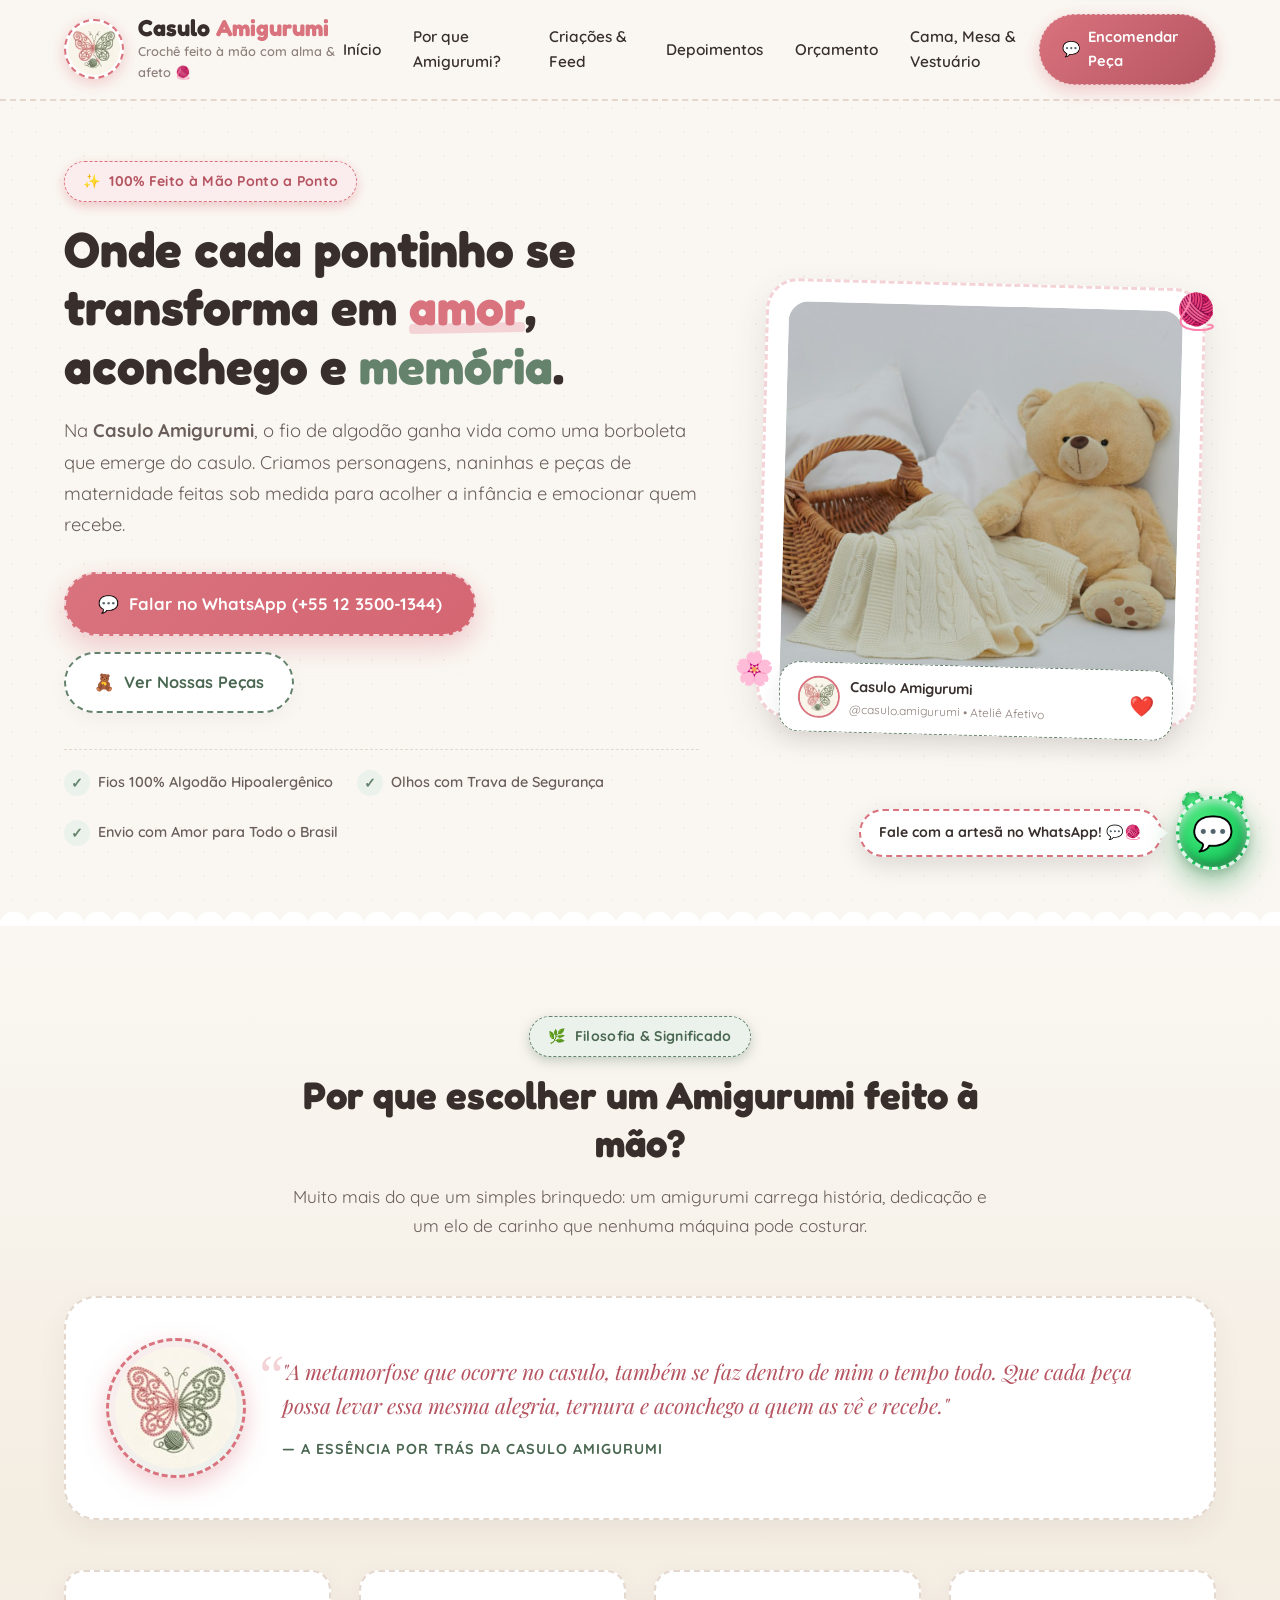
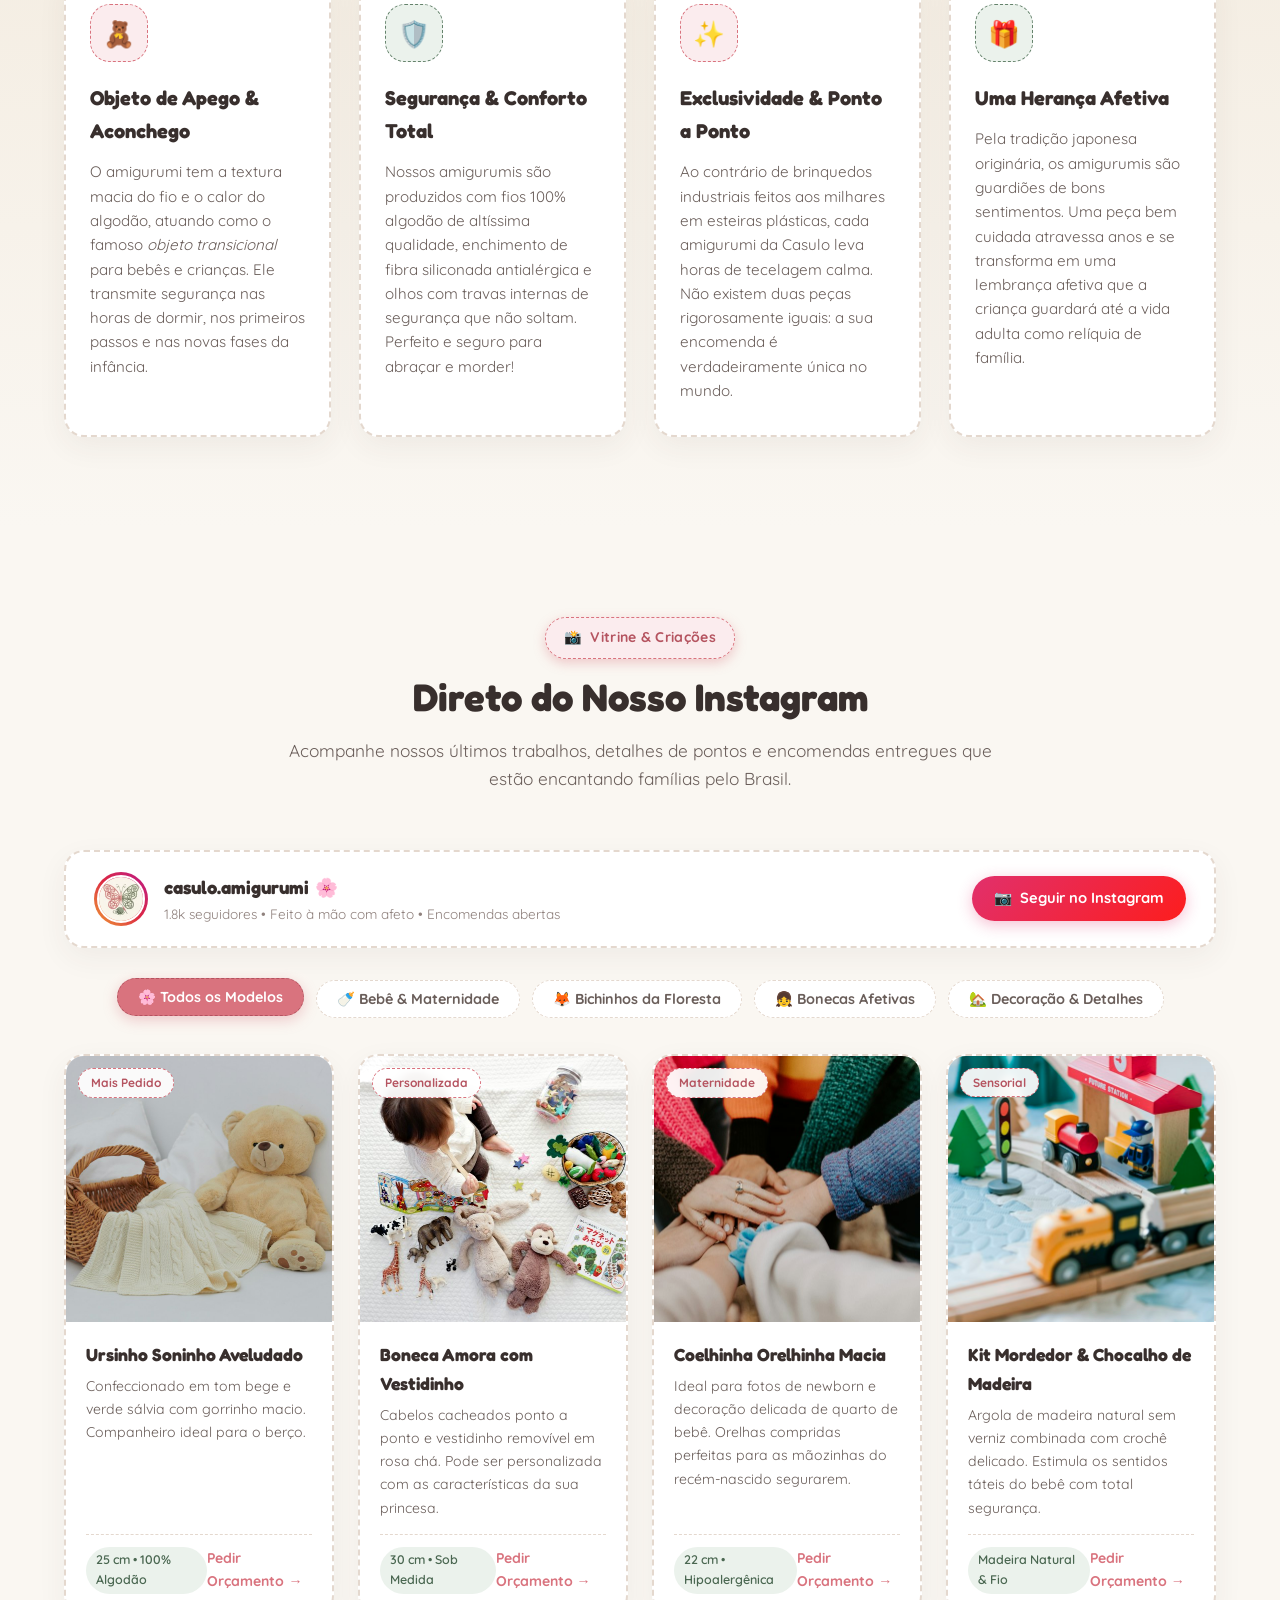
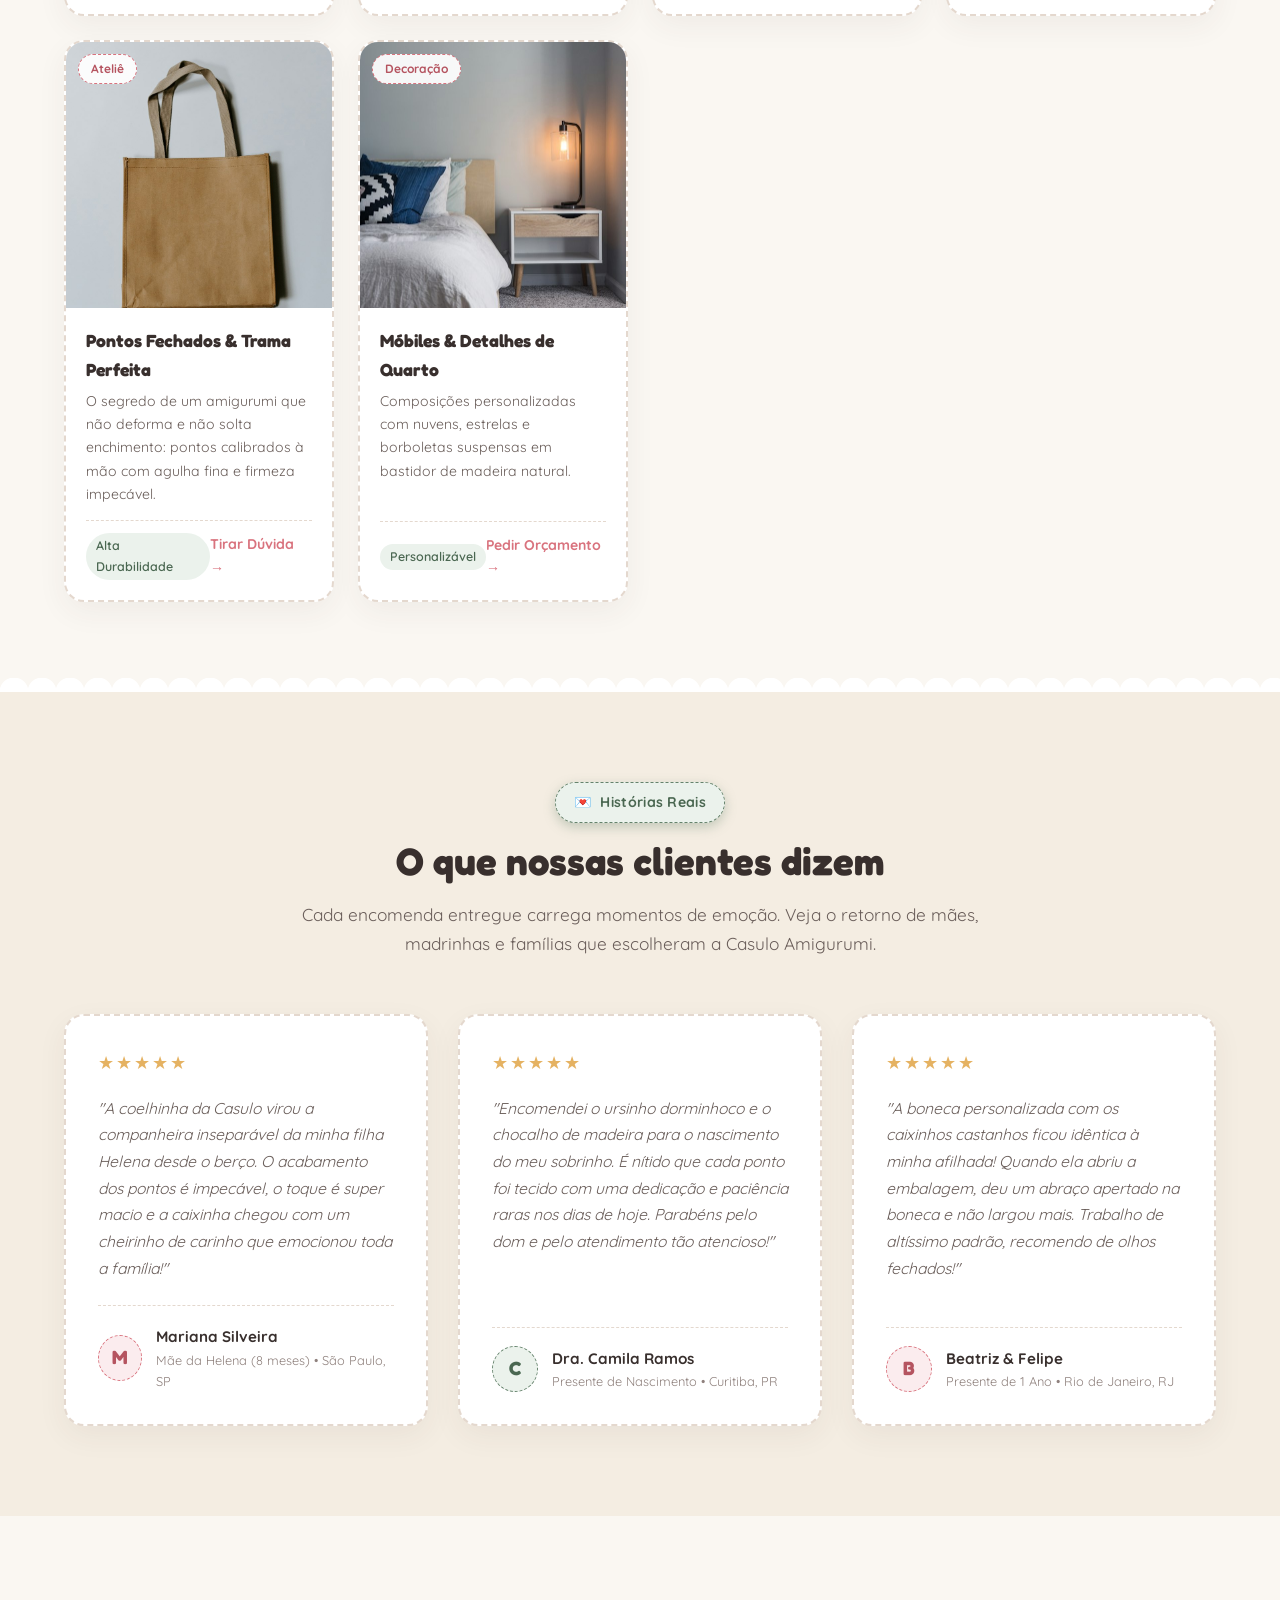
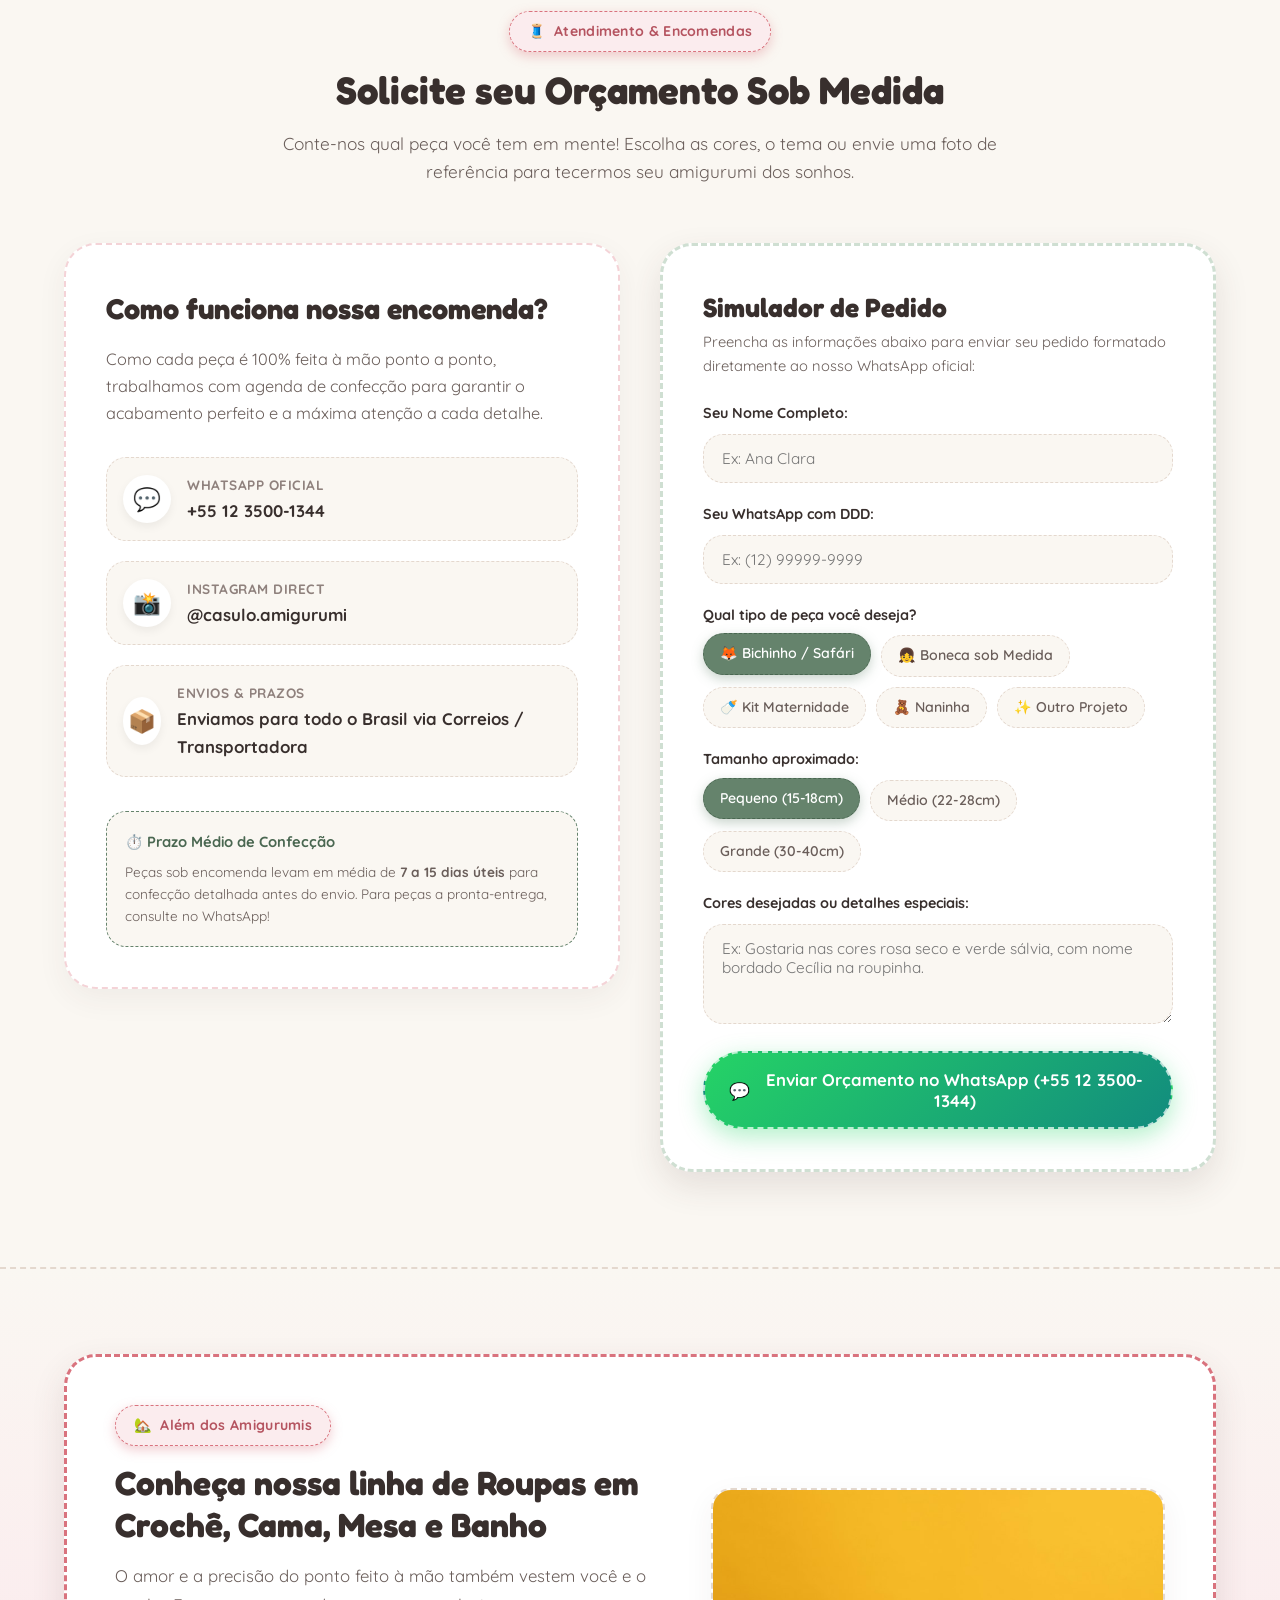
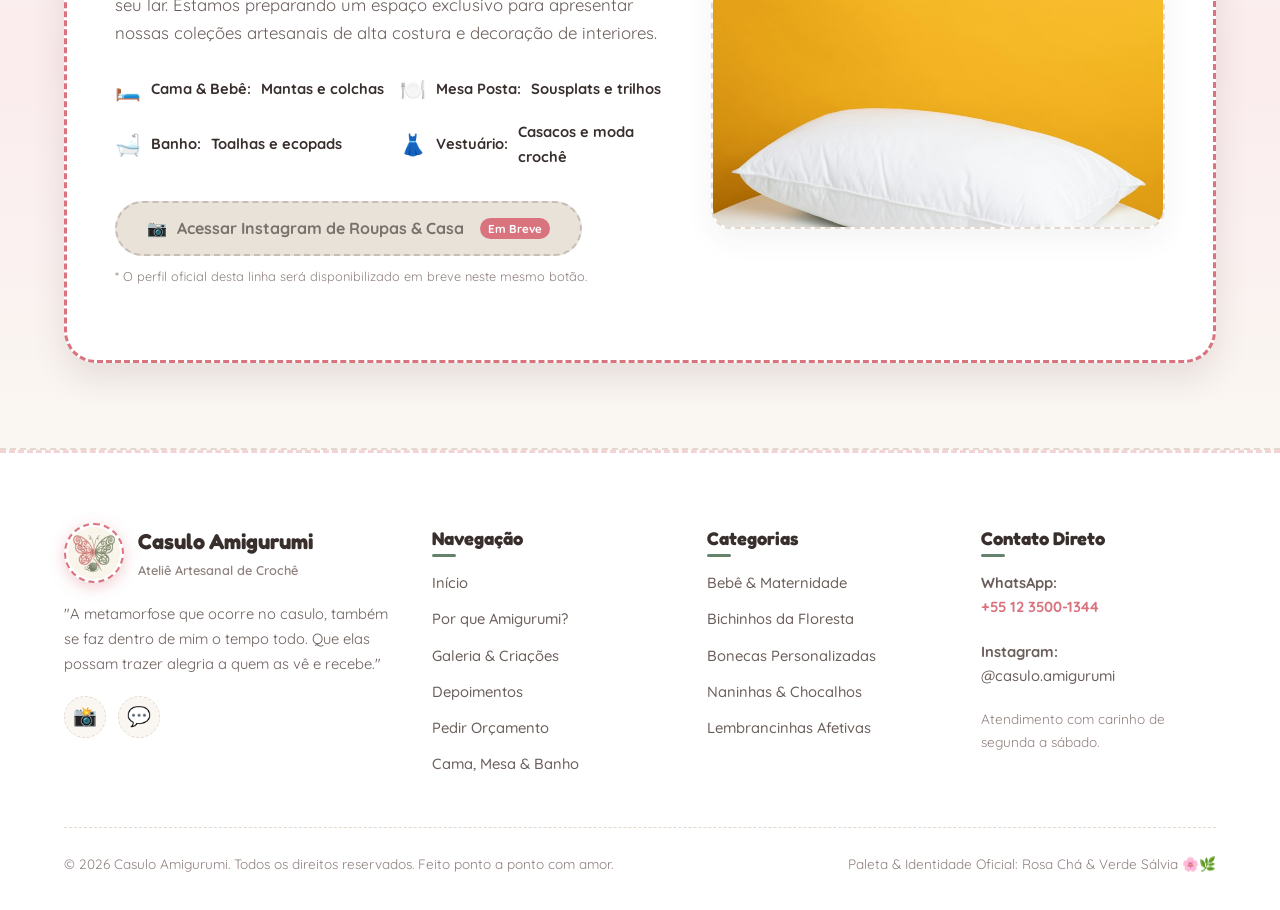
==== commit 4ad329fe: "feat: site oficial Casulo Amigurumi com paleta do logo e botao de pelucia" ====
--- a/index.html
+++ b/index.html
@@ -3,1238 +3,758 @@
 <head>
   <meta charset="UTF-8">
   <meta name="viewport" content="width=device-width, initial-scale=1.0">
-  <title>Casulo Amigurumi | Peças Afetivas Feitas à Mão com Amor</title>
-  <meta name="description" content="Ateliê de Amigurumis exclusivos e personalizados. Fios 100% algodão hipoalergênicos, olhos com trava de segurança e amor em cada pontinho. Siga @casulo.amigurumi no Instagram!">
-  <meta name="keywords" content="amigurumi, crochê, naninha bebê, decoração maternidade, casulo amigurumi, presentes afetivos, boneca personalizada, pet crochê">
-  
-  <!-- OpenGraph / Social Sharing -->
-  <meta property="og:type" content="website">
-  <meta property="og:title" content="Casulo Amigurumi | Onde o afeto ganha forma em cada ponto">
-  <meta property="og:description" content="Amigurumis afetivos e seguros para bebês, decoração e momentos especiais. Visite @casulo.amigurumi!">
-  <meta property="og:url" content="https://www.instagram.com/casulo.amigurumi/">
-
-  <!-- Google Fonts -->
+  <title>Casulo Amigurumi | Crochê Feito à Mão com Amor & Afeto</title>
+  <meta name="description" content="Amigurumis e peças em crochê feitas 100% à mão. Peças afetivas, seguras e hipoalergênicas para bebês, maternidade e decoração. Solicite seu orçamento personalizado.">
+  <link rel="icon" type="image/jpeg" href="assets/images/logo.jpg">
+
+  <!-- Google Fonts: Fredoka (fofura e calor), Quicksand (leitura agradável) e Playfair Display (poesia e elegância) -->
   <link rel="preconnect" href="https://fonts.googleapis.com">
   <link rel="preconnect" href="https://fonts.gstatic.com" crossorigin>
-  <link href="https://fonts.googleapis.com/css2?family=Outfit:wght@400;500;600;700&family=Playfair+Display:ital,wght@0,500;0,600;0,700;0,800;1,400;1,600&family=Plus+Jakarta+Sans:wght@300;400;500;600;700&display=swap" rel="stylesheet">
-
-  <!-- Tailwind CSS via CDN -->
-  <script src="https://cdn.tailwindcss.com"></script>
-  <script>
-    tailwind.config = {
-      theme: {
-        extend: {
-          colors: {
-            casulo: {
-              terracotta: '#C86D51',
-              'terracotta-dark': '#A44C33',
-              'terracotta-light': '#FDF4F1',
-              honey: '#E5A852',
-              'honey-light': '#FEF8EE',
-              sage: '#7A9A82',
-              'sage-light': '#EFF5F1',
-              rose: '#DE9E93',
-              'rose-light': '#FCF2F0',
-              cream: '#FCF9F5',
-              card: '#FFFFFF',
-              dark: '#2C221E',
-              muted: '#756761',
-              border: '#EFE4DA'
-            }
-          },
-          fontFamily: {
-            serif: ['Playfair Display', 'Georgia', 'serif'],
-            sans: ['Plus Jakarta Sans', 'system-ui', 'sans-serif'],
-            accent: ['Outfit', 'sans-serif']
-          }
-        }
-      }
+  <link href="https://fonts.googleapis.com/css2?family=Fredoka:wght@400;500;600;700&family=Playfair+Display:ital,wght@0,600;1,400;1,600&family=Quicksand:wght@400;500;600;700&display=swap" rel="stylesheet">
+
+  <!-- Folha de Estilos Personalizada -->
+  <link rel="stylesheet" href="assets/css/style.css">
+</head>
+<body>
+
+  <!-- ==========================================================================
+       CABEÇALHO COM LOGOTIPO OFICIAL E MENU DE NAVEGAÇÃO
+       ========================================================================== -->
+  <header class="site-header">
+    <div class="container">
+      <div class="header-inner">
+        <!-- Logotipo da Loja (Preservado fielmente) -->
+        <a href="#inicio" class="brand-logo-wrap" title="Casulo Amigurumi">
+          <img src="assets/images/logo.jpg" alt="Logotipo Oficial Casulo Amigurumi - Borboleta em Crochê" class="brand-logo-img">
+          <div class="brand-title-group">
+            <h1>Casulo <span class="highlight-rose">Amigurumi</span></h1>
+            <span class="brand-tagline">Crochê feito à mão com alma & afeto 🧶</span>
+          </div>
+        </a>
+
+        <!-- Menu de Navegação -->
+        <nav class="main-nav" id="mainNav">
+          <a href="#inicio" class="nav-link">Início</a>
+          <a href="#historia" class="nav-link">Por que Amigurumi?</a>
+          <a href="#galeria" class="nav-link">Criações & Feed</a>
+          <a href="#depoimentos" class="nav-link">Depoimentos</a>
+          <a href="#orcamento" class="nav-link">Orçamento</a>
+          <a href="#linha-casa" class="nav-link">Cama, Mesa & Vestuário</a>
+        </nav>
+
+        <!-- CTA Header -->
+        <a href="https://wa.me/551235001344?text=Ol%C3%A1!%20Vim%20pelo%20site%20da%20Casulo%20Amigurumi%20e%20gostaria%20de%20um%20or%C3%A7amento!" target="_blank" class="header-cta-btn" rel="noopener">
+          <span>💬</span> Encomendar Peça
+        </a>
+
+        <!-- Botão Menu Mobile -->
+        <button class="mobile-menu-toggle" id="mobileMenuToggle" aria-label="Abrir Menu">☰</button>
+      </div>
+    </div>
+  </header>
+
+  <!-- ==========================================================================
+       HERO SECTION - O ACONCHEGO DO CROCHÊ
+       ========================================================================== -->
+  <section class="hero-section" id="inicio">
+    <div class="container">
+      <div class="hero-grid">
+        <div class="hero-content">
+          <div class="badge-artesanal">
+            <span>✨</span> 100% Feito à Mão Ponto a Ponto
+          </div>
+
+          <h2 class="hero-title">
+            Onde cada pontinho se transforma em <span class="glow-rose">amor</span>, aconchego e <span class="glow-sage">memória</span>.
+          </h2>
+
+          <p class="hero-description">
+            Na <strong>Casulo Amigurumi</strong>, o fio de algodão ganha vida como uma borboleta que emerge do casulo. Criamos personagens, naninhas e peças de maternidade feitas sob medida para acolher a infância e emocionar quem recebe.
+          </p>
+
+          <div class="hero-actions">
+            <!-- Botão com link para o WhatsApp oficial -->
+            <a href="https://wa.me/551235001344?text=Ol%C3%A1!%20Adorei%20o%20trabalho%20da%20Casulo%20Amigurumi%20e%20gostaria%20de%20conversar%20sobre%20uma%20encomenda!" target="_blank" class="btn-primary-crochet" rel="noopener">
+              <span>💬</span> Falar no WhatsApp (+55 12 3500-1344)
+            </a>
+            <a href="#galeria" class="btn-secondary-crochet">
+              <span>🧸</span> Ver Nossas Peças
+            </a>
+          </div>
+
+          <div class="hero-features-list">
+            <div class="hero-feature-item">
+              <span class="hero-feature-icon">✓</span>
+              <span>Fios 100% Algodão Hipoalergênico</span>
+            </div>
+            <div class="hero-feature-item">
+              <span class="hero-feature-icon">✓</span>
+              <span>Olhos com Trava de Segurança</span>
+            </div>
+            <div class="hero-feature-item">
+              <span class="hero-feature-icon">✓</span>
+              <span>Envio com Amor para Todo o Brasil</span>
+            </div>
+          </div>
+        </div>
+
+        <div class="hero-visual-wrap">
+          <div class="hero-main-card">
+            <div class="hero-image-frame">
+              <img src="assets/images/urso-amigurumi.jpg" alt="Ursinho Amigurumi em crochê feito à mão">
+            </div>
+            <div class="hero-card-floating-badge">
+              <div class="floating-badge-author">
+                <img src="assets/images/logo.jpg" alt="Casulo Amigurumi" class="floating-badge-avatar">
+                <div class="floating-badge-info">
+                  <h4>Casulo Amigurumi</h4>
+                  <p>@casulo.amigurumi • Ateliê Afetivo</p>
+                </div>
+              </div>
+              <span class="floating-badge-heart">❤️</span>
+            </div>
+
+            <!-- Detalhes de Novelos Flutuantes -->
+            <span class="floating-yarn-element yarn-1">🧶</span>
+            <span class="floating-yarn-element yarn-2">🌸</span>
+          </div>
+        </div>
+      </div>
+    </div>
+  </section>
+
+  <!-- ==========================================================================
+       SEÇÃO HISTÓRIA - POR QUE COMPRAR UM AMIGURUMI?
+       ========================================================================== -->
+  <section class="story-section crochet-scallop-top" id="historia">
+    <div class="container">
+      <div class="section-header">
+        <div class="badge-artesanal badge-sage">
+          <span>🌿</span> Filosofia & Significado
+        </div>
+        <h2 class="section-title">Por que escolher um Amigurumi feito à mão?</h2>
+        <p class="section-subtitle">
+          Muito mais do que um simples brinquedo: um amigurumi carrega história, dedicação e um elo de carinho que nenhuma máquina pode costurar.
+        </p>
+      </div>
+
+      <!-- Card Central da Metamorfose (Inspirado na biografia oficial da loja) -->
+      <div class="story-metamorphosis-card">
+        <div class="story-logo-highlight">
+          <img src="assets/images/logo.jpg" alt="Borboleta Casulo Amigurumi">
+        </div>
+        <div>
+          <blockquote class="story-quote-block">
+            "A metamorfose que ocorre no casulo, também se faz dentro de mim o tempo todo. Que cada peça possa levar essa mesma alegria, ternura e aconchego a quem as vê e recebe."
+          </blockquote>
+          <span class="story-author-tag">— A Essência por trás da Casulo Amigurumi</span>
+        </div>
+      </div>
+
+      <!-- Os 4 Pilares do Amigurumi -->
+      <div class="reasons-grid">
+        <!-- Motivo 1 -->
+        <div class="reason-card">
+          <div class="reason-icon-bubble">🧸</div>
+          <h3 class="reason-title">Objeto de Apego & Aconchego</h3>
+          <p class="reason-text">
+            O amigurumi tem a textura macia do fio e o calor do algodão, atuando como o famoso <em>objeto transicional</em> para bebês e crianças. Ele transmite segurança nas horas de dormir, nos primeiros passos e nas novas fases da infância.
+          </p>
+        </div>
+
+        <!-- Motivo 2 -->
+        <div class="reason-card">
+          <div class="reason-icon-bubble">🛡️</div>
+          <h3 class="reason-title">Segurança & Conforto Total</h3>
+          <p class="reason-text">
+            Nossos amigurumis são produzidos com fios 100% algodão de altíssima qualidade, enchimento de fibra siliconada antialérgica e olhos com travas internas de segurança que não soltam. Perfeito e seguro para abraçar e morder!
+          </p>
+        </div>
+
+        <!-- Motivo 3 -->
+        <div class="reason-card">
+          <div class="reason-icon-bubble">✨</div>
+          <h3 class="reason-title">Exclusividade & Ponto a Ponto</h3>
+          <p class="reason-text">
+            Ao contrário de brinquedos industriais feitos aos milhares em esteiras plásticas, cada amigurumi da Casulo leva horas de tecelagem calma. Não existem duas peças rigorosamente iguais: a sua encomenda é verdadeiramente única no mundo.
+          </p>
+        </div>
+
+        <!-- Motivo 4 -->
+        <div class="reason-card">
+          <div class="reason-icon-bubble">🎁</div>
+          <h3 class="reason-title">Uma Herança Afetiva</h3>
+          <p class="reason-text">
+            Pela tradição japonesa originária, os amigurumis são guardiões de bons sentimentos. Uma peça bem cuidada atravessa anos e se transforma em uma lembrança afetiva que a criança guardará até a vida adulta como relíquia de família.
+          </p>
+        </div>
+      </div>
+    </div>
+  </section>
+
+  <!-- ==========================================================================
+       GALERIA & FEED DO INSTAGRAM (@casulo.amigurumi)
+       ========================================================================== -->
+  <section class="gallery-section" id="galeria">
+    <div class="container">
+      <div class="section-header">
+        <div class="badge-artesanal">
+          <span>📸</span> Vitrine & Criações
+        </div>
+        <h2 class="section-title">Direto do Nosso Instagram</h2>
+        <p class="section-subtitle">
+          Acompanhe nossos últimos trabalhos, detalhes de pontos e encomendas entregues que estão encantando famílias pelo Brasil.
+        </p>
+      </div>
+
+      <!-- Barra de Perfil do Instagram -->
+      <div class="instagram-header-bar">
+        <div class="ig-profile-preview">
+          <div class="ig-avatar-ring">
+            <img src="assets/images/logo.jpg" alt="@casulo.amigurumi">
+          </div>
+          <div class="ig-user-details">
+            <h3>casulo.amigurumi <span>🌸</span></h3>
+            <p>1.8k seguidores • Feito à mão com afeto • Encomendas abertas</p>
+          </div>
+        </div>
+
+        <!-- Link Direto para o Instagram Oficial -->
+        <a href="https://www.instagram.com/casulo.amigurumi/" target="_blank" class="ig-follow-btn" rel="noopener">
+          <span>📷</span> Seguir no Instagram
+        </a>
+      </div>
+
+      <!-- Filtros de Categorias -->
+      <div class="gallery-filters">
+        <button class="filter-btn active" data-filter="all">🌸 Todos os Modelos</button>
+        <button class="filter-btn" data-filter="maternidade">🍼 Bebê & Maternidade</button>
+        <button class="filter-btn" data-filter="bichinhos">🦊 Bichinhos da Floresta</button>
+        <button class="filter-btn" data-filter="bonecas">👧 Bonecas Afetivas</button>
+        <button class="filter-btn" data-filter="decoracao">🏡 Decoração & Detalhes</button>
+      </div>
+
+      <!-- Grade de Fotos do Instagram -->
+      <div class="gallery-grid">
+        <!-- Item 1: Ursinho Aconchego -->
+        <div class="gallery-card" data-category="bichinhos">
+          <div class="gallery-thumb-wrap">
+            <span class="gallery-card-badge">Mais Pedido</span>
+            <img src="assets/images/urso-amigurumi.jpg" alt="Ursinho Soninho Amigurumi">
+            <div class="gallery-overlay-actions">
+              <button class="gallery-overlay-btn btn-open-lightbox" title="Ver foto">🔍</button>
+              <a href="https://wa.me/551235001344?text=Ol%C3%A1!%20Adorei%20o%20Ursinho%20Soninho%20Amigurumi%20e%20gostaria%20de%20encomendar!" target="_blank" class="gallery-overlay-btn" title="Encomendar no WhatsApp">💬</a>
+            </div>
+          </div>
+          <div class="gallery-card-info">
+            <div>
+              <h4 class="gallery-card-title">Ursinho Soninho Aveludado</h4>
+              <p class="gallery-card-desc">Confeccionado em tom bege e verde sálvia com gorrinho macio. Companheiro ideal para o berço.</p>
+            </div>
+            <div class="gallery-card-footer">
+              <span class="gallery-spec-pill">25 cm • 100% Algodão</span>
+              <a href="https://wa.me/551235001344?text=Ol%C3%A1!%20Gostaria%20de%20saber%20o%20valor%20do%20Ursinho%20Soninho!" target="_blank" class="gallery-order-link">Pedir Orçamento →</a>
+            </div>
+          </div>
+        </div>
+
+        <!-- Item 2: Boneca Personalizada -->
+        <div class="gallery-card" data-category="bonecas">
+          <div class="gallery-thumb-wrap">
+            <span class="gallery-card-badge">Personalizada</span>
+            <img src="assets/images/boneca-croche.jpg" alt="Boneca de Crochê Personalizada">
+            <div class="gallery-overlay-actions">
+              <button class="gallery-overlay-btn btn-open-lightbox" title="Ver foto">🔍</button>
+              <a href="https://wa.me/551235001344?text=Ol%C3%A1!%20Gostaria%20de%20encomendar%20uma%20Boneca%20Personalizada!" target="_blank" class="gallery-overlay-btn" title="Encomendar no WhatsApp">💬</a>
+            </div>
+          </div>
+          <div class="gallery-card-info">
+            <div>
+              <h4 class="gallery-card-title">Boneca Amora com Vestidinho</h4>
+              <p class="gallery-card-desc">Cabelos cacheados ponto a ponto e vestidinho removível em rosa chá. Pode ser personalizada com as características da sua princesa.</p>
+            </div>
+            <div class="gallery-card-footer">
+              <span class="gallery-spec-pill">30 cm • Sob Medida</span>
+              <a href="https://wa.me/551235001344?text=Ol%C3%A1!%20Quero%20or%C3%A7amento%20da%20Boneca%20Personalizada!" target="_blank" class="gallery-order-link">Pedir Orçamento →</a>
+            </div>
+          </div>
+        </div>
+
+        <!-- Item 3: Coelhinha Bailarina -->
+        <div class="gallery-card" data-category="maternidade">
+          <div class="gallery-thumb-wrap">
+            <span class="gallery-card-badge">Maternidade</span>
+            <img src="assets/images/coelho-artesanal.jpg" alt="Coelhinha Artesanal de Crochê">
+            <div class="gallery-overlay-actions">
+              <button class="gallery-overlay-btn btn-open-lightbox" title="Ver foto">🔍</button>
+              <a href="https://wa.me/551235001344?text=Ol%C3%A1!%20Gostaria%20de%20encomendar%20a%20Coelhinha%20Artesanal!" target="_blank" class="gallery-overlay-btn" title="Encomendar no WhatsApp">💬</a>
+            </div>
+          </div>
+          <div class="gallery-card-info">
+            <div>
+              <h4 class="gallery-card-title">Coelhinha Orelhinha Macia</h4>
+              <p class="gallery-card-desc">Ideal para fotos de newborn e decoração delicada de quarto de bebê. Orelhas compridas perfeitas para as mãozinhas do recém-nascido segurarem.</p>
+            </div>
+            <div class="gallery-card-footer">
+              <span class="gallery-spec-pill">22 cm • Hipoalergênica</span>
+              <a href="https://wa.me/551235001344?text=Ol%C3%A1!%20Quero%20or%C3%A7amento%20da%20Coelhinha!" target="_blank" class="gallery-order-link">Pedir Orçamento →</a>
+            </div>
+          </div>
+        </div>
+
+        <!-- Item 4: Brinquedos Sensoriais para Bebês -->
+        <div class="gallery-card" data-category="maternidade">
+          <div class="gallery-thumb-wrap">
+            <span class="gallery-card-badge">Sensorial</span>
+            <img src="assets/images/brinquedo-bebe.jpg" alt="Brinquedos de Crochê Sensoriais">
+            <div class="gallery-overlay-actions">
+              <button class="gallery-overlay-btn btn-open-lightbox" title="Ver foto">🔍</button>
+              <a href="https://wa.me/551235001344?text=Ol%C3%A1!%20Gostaria%20de%20encomendar%20o%20Kit%20Sensorial%20de%20Beb%C3%AA!" target="_blank" class="gallery-overlay-btn" title="Encomendar no WhatsApp">💬</a>
+            </div>
+          </div>
+          <div class="gallery-card-info">
+            <div>
+              <h4 class="gallery-card-title">Kit Mordedor & Chocalho de Madeira</h4>
+              <p class="gallery-card-desc">Argola de madeira natural sem verniz combinada com crochê delicado. Estimula os sentidos táteis do bebê com total segurança.</p>
+            </div>
+            <div class="gallery-card-footer">
+              <span class="gallery-spec-pill">Madeira Natural & Fio</span>
+              <a href="https://wa.me/551235001344?text=Ol%C3%A1!%20Quero%20or%C3%A7amento%20do%20Kit%20Mordedor!" target="_blank" class="gallery-order-link">Pedir Orçamento →</a>
+            </div>
+          </div>
+        </div>
+
+        <!-- Item 5: Fios Nobres & Detalhes do Ponto -->
+        <div class="gallery-card" data-category="decoracao">
+          <div class="gallery-thumb-wrap">
+            <span class="gallery-card-badge">Ateliê</span>
+            <img src="assets/images/detalhe-ponto.jpg" alt="Detalhes dos pontos de crochê">
+            <div class="gallery-overlay-actions">
+              <button class="gallery-overlay-btn btn-open-lightbox" title="Ver foto">🔍</button>
+              <a href="https://wa.me/551235001344?text=Ol%C3%A1!%20Gostaria%20de%20saber%20sobre%20as%20cores%20de%20fios%20dispon%C3%ADveis!" target="_blank" class="gallery-overlay-btn" title="Encomendar no WhatsApp">💬</a>
+            </div>
+          </div>
+          <div class="gallery-card-info">
+            <div>
+              <h4 class="gallery-card-title">Pontos Fechados & Trama Perfeita</h4>
+              <p class="gallery-card-desc">O segredo de um amigurumi que não deforma e não solta enchimento: pontos calibrados à mão com agulha fina e firmeza impecável.</p>
+            </div>
+            <div class="gallery-card-footer">
+              <span class="gallery-spec-pill">Alta Durabilidade</span>
+              <a href="https://wa.me/551235001344?text=Ol%C3%A1!%20Quero%20saber%20mais%20sobre%20as%20pe%C3%A7as%20da%20Casulo!" target="_blank" class="gallery-order-link">Tirar Dúvida →</a>
+            </div>
+          </div>
+        </div>
+
+        <!-- Item 6: Quarto Infantil Afetivo -->
+        <div class="gallery-card" data-category="decoracao">
+          <div class="gallery-thumb-wrap">
+            <span class="gallery-card-badge">Decoração</span>
+            <img src="assets/images/quarto-bebe.jpg" alt="Decoração Afetiva de Quarto Infantil">
+            <div class="gallery-overlay-actions">
+              <button class="gallery-overlay-btn btn-open-lightbox" title="Ver foto">🔍</button>
+              <a href="https://wa.me/551235001344?text=Ol%C3%A1!%20Gostaria%20de%20um%20kit%20completo%20de%20decora%C3%A7%C3%A3o%20em%20amigurumi!" target="_blank" class="gallery-overlay-btn" title="Encomendar no WhatsApp">💬</a>
+            </div>
+          </div>
+          <div class="gallery-card-info">
+            <div>
+              <h4 class="gallery-card-title">Móbiles & Detalhes de Quarto</h4>
+              <p class="gallery-card-desc">Composições personalizadas com nuvens, estrelas e borboletas suspensas em bastidor de madeira natural.</p>
+            </div>
+            <div class="gallery-card-footer">
+              <span class="gallery-spec-pill">Personalizável</span>
+              <a href="https://wa.me/551235001344?text=Ol%C3%A1!%20Quero%20or%C3%A7amento%20de%20M%C3%B3bile!" target="_blank" class="gallery-order-link">Pedir Orçamento →</a>
+            </div>
+          </div>
+        </div>
+      </div>
+    </div>
+  </section>
+
+  <!-- ==========================================================================
+       DEPOIMENTOS DE CLIENTES
+       ========================================================================== -->
+  <section class="testimonials-section crochet-scallop-top" id="depoimentos">
+    <div class="container">
+      <div class="section-header">
+        <div class="badge-artesanal badge-sage">
+          <span>💌</span> Histórias Reais
+        </div>
+        <h2 class="section-title">O que nossas clientes dizem</h2>
+        <p class="section-subtitle">
+          Cada encomenda entregue carrega momentos de emoção. Veja o retorno de mães, madrinhas e famílias que escolheram a Casulo Amigurumi.
+        </p>
+      </div>
+
+      <div class="testimonials-grid">
+        <!-- Depoimento 1 -->
+        <div class="testimonial-card">
+          <div>
+            <div class="testimonial-stars">★★★★★</div>
+            <p class="testimonial-text">
+              "A coelhinha da Casulo virou a companheira inseparável da minha filha Helena desde o berço. O acabamento dos pontos é impecável, o toque é super macio e a caixinha chegou com um cheirinho de carinho que emocionou toda a família!"
+            </p>
+          </div>
+          <div class="testimonial-author-block">
+            <div class="testimonial-author-initial">M</div>
+            <div class="author-meta">
+              <h4>Mariana Silveira</h4>
+              <p>Mãe da Helena (8 meses) • São Paulo, SP</p>
+            </div>
+          </div>
+        </div>
+
+        <!-- Depoimento 2 -->
+        <div class="testimonial-card">
+          <div>
+            <div class="testimonial-stars">★★★★★</div>
+            <p class="testimonial-text">
+              "Encomendei o ursinho dorminhoco e o chocalho de madeira para o nascimento do meu sobrinho. É nítido que cada ponto foi tecido com uma dedicação e paciência raras nos dias de hoje. Parabéns pelo dom e pelo atendimento tão atencioso!"
+            </p>
+          </div>
+          <div class="testimonial-author-block">
+            <div class="testimonial-author-initial">C</div>
+            <div class="author-meta">
+              <h4>Dra. Camila Ramos</h4>
+              <p>Presente de Nascimento • Curitiba, PR</p>
+            </div>
+          </div>
+        </div>
+
+        <!-- Depoimento 3 -->
+        <div class="testimonial-card">
+          <div>
+            <div class="testimonial-stars">★★★★★</div>
+            <p class="testimonial-text">
+              "A boneca personalizada com os caixinhos castanhos ficou idêntica à minha afilhada! Quando ela abriu a embalagem, deu um abraço apertado na boneca e não largou mais. Trabalho de altíssimo padrão, recomendo de olhos fechados!"
+            </p>
+          </div>
+          <div class="testimonial-author-block">
+            <div class="testimonial-author-initial">B</div>
+            <div class="author-meta">
+              <h4>Beatriz & Felipe</h4>
+              <p>Presente de 1 Ano • Rio de Janeiro, RJ</p>
+            </div>
+          </div>
+        </div>
+      </div>
+    </div>
+  </section>
+
+  <!-- ==========================================================================
+       LOCAL PARA CONTATO E ORÇAMENTO
+       ========================================================================== -->
+  <section class="contact-section" id="orcamento">
+    <div class="container">
+      <div class="section-header">
+        <div class="badge-artesanal">
+          <span>🧵</span> Atendimento & Encomendas
+        </div>
+        <h2 class="section-title">Solicite seu Orçamento Sob Medida</h2>
+        <p class="section-subtitle">
+          Conte-nos qual peça você tem em mente! Escolha as cores, o tema ou envie uma foto de referência para tecermos seu amigurumi dos sonhos.
+        </p>
+      </div>
+
+      <div class="contact-grid">
+        <!-- Painel de Informações de Contato -->
+        <div class="contact-info-panel">
+          <h3>Como funciona nossa encomenda?</h3>
+          <p>
+            Como cada peça é 100% feita à mão ponto a ponto, trabalhamos com agenda de confecção para garantir o acabamento perfeito e a máxima atenção a cada detalhe.
+          </p>
+
+          <div class="contact-channels-list">
+            <!-- Canal WhatsApp Principal -->
+            <a href="https://wa.me/551235001344?text=Ol%C3%A1!%20Gostaria%20de%20solicitar%20um%20or%C3%A7amento%20de%20amigurumi!" target="_blank" class="contact-channel-item" rel="noopener">
+              <div class="channel-icon">💬</div>
+              <div class="channel-details">
+                <h4>WhatsApp Oficial</h4>
+                <span>+55 12 3500-1344</span>
+              </div>
+            </a>
+
+            <!-- Canal Instagram -->
+            <a href="https://www.instagram.com/casulo.amigurumi/" target="_blank" class="contact-channel-item" rel="noopener">
+              <div class="channel-icon">📸</div>
+              <div class="channel-details">
+                <h4>Instagram Direct</h4>
+                <span>@casulo.amigurumi</span>
+              </div>
+            </a>
+
+            <!-- Envio -->
+            <div class="contact-channel-item">
+              <div class="channel-icon">📦</div>
+              <div class="channel-details">
+                <h4>Envios & Prazos</h4>
+                <span>Enviamos para todo o Brasil via Correios / Transportadora</span>
+              </div>
+            </div>
+          </div>
+
+          <div style="background: var(--cream-bg); padding: 18px; border-radius: var(--radius-md); border: 1.5px dashed var(--sage-primary);">
+            <h4 style="font-size: 0.92rem; color: var(--sage-dark); font-weight: 700; margin-bottom: 6px;">⏱️ Prazo Médio de Confecção</h4>
+            <p style="font-size: 0.85rem; color: var(--text-secondary); margin: 0;">
+              Peças sob encomenda levam em média de <strong>7 a 15 dias úteis</strong> para confecção detalhada antes do envio. Para peças a pronta-entrega, consulte no WhatsApp!
+            </p>
+          </div>
+        </div>
+
+        <!-- Formulário & Simulador de Orçamento Direto -->
+        <div class="budget-simulator-panel">
+          <div class="simulator-header">
+            <h3>Simulador de Pedido</h3>
+            <p>Preencha as informações abaixo para enviar seu pedido formatado diretamente ao nosso WhatsApp oficial:</p>
+          </div>
+
+          <form id="budgetForm">
+            <div class="form-group">
+              <label class="form-label" for="clientName">Seu Nome Completo:</label>
+              <input type="text" id="clientName" class="form-control" placeholder="Ex: Ana Clara" required>
+            </div>
+
+            <div class="form-group">
+              <label class="form-label" for="clientPhone">Seu WhatsApp com DDD:</label>
+              <input type="tel" id="clientPhone" class="form-control" placeholder="Ex: (12) 99999-9999">
+            </div>
+
+            <div class="form-group">
+              <label class="form-label">Qual tipo de peça você deseja?</label>
+              <div class="options-pill-selector">
+                <div class="pill-option">
+                  <input type="radio" id="pUrso" name="pieceType" value="Bichinho da Floresta / Safári" checked>
+                  <label for="pUrso">🦊 Bichinho / Safári</label>
+                </div>
+                <div class="pill-option">
+                  <input type="radio" id="pBoneca" name="pieceType" value="Boneca Personalizada">
+                  <label for="pBoneca">👧 Boneca sob Medida</label>
+                </div>
+                <div class="pill-option">
+                  <input type="radio" id="pMaternidade" name="pieceType" value="Kit Maternidade / Chocalho / Móbile">
+                  <label for="pMaternidade">🍼 Kit Maternidade</label>
+                </div>
+                <div class="pill-option">
+                  <input type="radio" id="pNaninha" name="pieceType" value="Naninha Afetiva">
+                  <label for="pNaninha">🧸 Naninha</label>
+                </div>
+                <div class="pill-option">
+                  <input type="radio" id="pOutro" name="pieceType" value="Outra Peça Sob Encomenda">
+                  <label for="pOutro">✨ Outro Projeto</label>
+                </div>
+              </div>
+            </div>
+
+            <div class="form-group">
+              <label class="form-label">Tamanho aproximado:</label>
+              <div class="options-pill-selector">
+                <div class="pill-option">
+                  <input type="radio" id="sPequeno" name="pieceSize" value="Pequeno (15 a 18 cm)" checked>
+                  <label for="sPequeno">Pequeno (15-18cm)</label>
+                </div>
+                <div class="pill-option">
+                  <input type="radio" id="sMedio" name="pieceSize" value="Médio (22 a 28 cm)">
+                  <label for="sMedio">Médio (22-28cm)</label>
+                </div>
+                <div class="pill-option">
+                  <input type="radio" id="sGrande" name="pieceSize" value="Grande (30 a 40 cm)">
+                  <label for="sGrande">Grande (30-40cm)</label>
+                </div>
+              </div>
+            </div>
+
+            <div class="form-group">
+              <label class="form-label" for="clientNotes">Cores desejadas ou detalhes especiais:</label>
+              <textarea id="clientNotes" class="form-control" placeholder="Ex: Gostaria nas cores rosa seco e verde sálvia, com nome bordado Cecília na roupinha."></textarea>
+            </div>
+
+            <button type="submit" class="btn-whatsapp-submit">
+              <span>💬</span> Enviar Orçamento no WhatsApp (+55 12 3500-1344)
+            </button>
+          </form>
+        </div>
+      </div>
+    </div>
+  </section>
+
+  <!-- ==========================================================================
+       CROSS-PROMOTION - CAMA, MESA, BANHO & VESTUÁRIO EM CROCHÊ
+       (Com botão para outro Instagram - não funcional por enquanto conforme solicitado)
+       ========================================================================== -->
+  <section class="cross-promo-section" id="linha-casa">
+    <div class="container">
+      <div class="cross-promo-card">
+        <div class="cross-promo-grid">
+          <div class="cross-promo-info">
+            <div class="badge-artesanal">
+              <span>🏡</span> Além dos Amigurumis
+            </div>
+
+            <h3>Conheça nossa linha de Roupas em Crochê, Cama, Mesa e Banho</h3>
+
+            <p>
+              O amor e a precisão do ponto feito à mão também vestem você e o seu lar. Estamos preparando um espaço exclusivo para apresentar nossas coleções artesanais de alta costura e decoração de interiores.
+            </p>
+
+            <div class="cross-promo-categories">
+              <div class="cross-category-tag">
+                <span>🛏️</span> <strong>Cama & Bebê:</strong> Mantas e colchas
+              </div>
+              <div class="cross-category-tag">
+                <span>🍽️</span> <strong>Mesa Posta:</strong> Sousplats e trilhos
+              </div>
+              <div class="cross-category-tag">
+                <span>🛁</span> <strong>Banho:</strong> Toalhas e ecopads
+              </div>
+              <div class="cross-category-tag">
+                <span>👗</span> <strong>Vestuário:</strong> Casacos e moda crochê
+              </div>
+            </div>
+
+            <!-- Botão para acessar o outro Instagram (visível, porém não funcional por enquanto) -->
+            <div>
+              <button type="button" class="btn-disabled-instagram" id="btnCrossInstagram" title="Link em breve">
+                <span>📷</span> Acessar Instagram de Roupas & Casa
+                <span class="badge-soon">Em Breve</span>
+              </button>
+              <p style="font-size: 0.8rem; color: var(--text-muted); margin-top: 10px;">
+                * O perfil oficial desta linha será disponibilizado em breve neste mesmo botão.
+              </p>
+            </div>
+          </div>
+
+          <div class="cross-promo-visual">
+            <img src="assets/images/manta-casa.jpg" alt="Manta de crochê e artigos de cama e mesa artesanais">
+          </div>
+        </div>
+      </div>
+    </div>
+  </section>
+
+  <!-- ==========================================================================
+       RODAPÉ OFICIAL DA CASULO AMIGURUMI
+       ========================================================================== -->
+  <footer class="site-footer">
+    <div class="container">
+      <div class="footer-grid">
+        <!-- Coluna Marca -->
+        <div class="footer-col footer-col-brand">
+          <div class="brand-logo-wrap">
+            <img src="assets/images/logo.jpg" alt="Casulo Amigurumi" class="brand-logo-img">
+            <div class="brand-title-group">
+              <h2 style="font-size: 1.35rem; font-family: var(--font-heading);">Casulo Amigurumi</h2>
+              <span class="brand-tagline">Ateliê Artesanal de Crochê</span>
+            </div>
+          </div>
+          <p class="footer-bio-text">
+            "A metamorfose que ocorre no casulo, também se faz dentro de mim o tempo todo. Que elas possam trazer alegria a quem as vê e recebe."
+          </p>
+          <div class="footer-social-links">
+            <a href="https://www.instagram.com/casulo.amigurumi/" target="_blank" class="footer-social-icon" title="Instagram @casulo.amigurumi" rel="noopener">📸</a>
+            <a href="https://wa.me/551235001344" target="_blank" class="footer-social-icon" title="WhatsApp +55 12 3500-1344" rel="noopener">💬</a>
+          </div>
+        </div>
+
+        <!-- Coluna Navegação -->
+        <div class="footer-col">
+          <h4>Navegação</h4>
+          <div class="footer-links-list">
+            <a href="#inicio">Início</a>
+            <a href="#historia">Por que Amigurumi?</a>
+            <a href="#galeria">Galeria & Criações</a>
+            <a href="#depoimentos">Depoimentos</a>
+            <a href="#orcamento">Pedir Orçamento</a>
+            <a href="#linha-casa">Cama, Mesa & Banho</a>
+          </div>
+        </div>
+
+        <!-- Coluna Categorias -->
+        <div class="footer-col">
+          <h4>Categorias</h4>
+          <div class="footer-links-list">
+            <a href="#galeria">Bebê & Maternidade</a>
+            <a href="#galeria">Bichinhos da Floresta</a>
+            <a href="#galeria">Bonecas Personalizadas</a>
+            <a href="#galeria">Naninhas & Chocalhos</a>
+            <a href="#galeria">Lembrancinhas Afetivas</a>
+          </div>
+        </div>
+
+        <!-- Coluna Contato Direto -->
+        <div class="footer-col">
+          <h4>Contato Direto</h4>
+          <div class="footer-links-list">
+            <p style="font-size: 0.92rem; color: var(--text-secondary); margin-bottom: 8px;">
+              <strong>WhatsApp:</strong><br>
+              <a href="https://wa.me/551235001344" target="_blank" style="color: var(--rose-primary); font-weight: 700;">+55 12 3500-1344</a>
+            </p>
+            <p style="font-size: 0.92rem; color: var(--text-secondary); margin-bottom: 8px;">
+              <strong>Instagram:</strong><br>
+              <a href="https://www.instagram.com/casulo.amigurumi/" target="_blank">@casulo.amigurumi</a>
+            </p>
+            <p style="font-size: 0.85rem; color: var(--text-muted);">
+              Atendimento com carinho de segunda a sábado.
+            </p>
+          </div>
+        </div>
+      </div>
+
+      <div class="footer-bottom-bar">
+        <p>&copy; 2026 Casulo Amigurumi. Todos os direitos reservados. Feito ponto a ponto com amor.</p>
+        <p>Paleta & Identidade Oficial: Rosa Chá & Verde Sálvia 🌸🌿</p>
+      </div>
+    </div>
+  </footer>
+
+  <!-- ==========================================================================
+       BOTÃO DE PELÚCIA DO WHATSAPP (FLUTUANTE)
+       "o botao do Whatsapp pode ser de pelucia"
+       Número Oficial: +55 1235001344
+       ========================================================================== -->
+  <div class="whatsapp-plush-floater">
+    <div class="plush-speech-bubble">
+      <span>Fale com a artesã no WhatsApp! 💬🧶</span>
+    </div>
+    <a href="https://wa.me/551235001344?text=Ol%C3%A1!%20Adorei%20o%20site%20da%20Casulo%20Amigurumi%20e%20gostaria%20de%20um%20or%C3%A7amento!" 
+       target="_blank" 
+       class="plush-pillow-btn" 
+       title="Falar no WhatsApp (+55 12 3500-1344)"
+       rel="noopener"
+       aria-label="Abrir conversa no WhatsApp">
+      <span>💬</span>
+    </a>
+  </div>
+
+  <!-- ==========================================================================
+       MODAL DE ZOOM / LIGHTBOX DA PEÇA
+       ========================================================================== -->
+  <div id="imageModal" style="display: none; position: fixed; inset: 0; background: rgba(56, 47, 45, 0.75); z-index: 10000; align-items: center; justify-content: center; padding: 20px; backdrop-filter: blur(6px);">
+    <div style="background: #FFF; border-radius: var(--radius-lg); max-width: 580px; width: 100%; overflow: hidden; box-shadow: var(--shadow-plush); border: 3px dashed var(--rose-primary); position: relative; animation: modalPop 0.35s ease;">
+      <button id="closeModalBtn" style="position: absolute; top: 16px; right: 16px; background: rgba(255,255,255,0.9); border: 1.5px dashed var(--rose-primary); width: 36px; height: 36px; border-radius: 50%; font-size: 1.1rem; cursor: pointer; display: flex; align-items: center; justify-content: center; color: var(--rose-dark); z-index: 5;">✕</button>
+      <div style="aspect-ratio: 1/1; max-height: 380px; background: var(--cream-warm); overflow: hidden;">
+        <img id="modalImage" src="" alt="Amigurumi em detalhe" style="width: 100%; height: 100%; object-fit: cover;">
+      </div>
+      <div style="padding: 24px;">
+        <h3 id="modalTitle" style="font-family: var(--font-heading); font-size: 1.4rem; color: var(--text-primary); margin-bottom: 8px;">Título da Peça</h3>
+        <p id="modalDesc" style="font-size: 0.95rem; color: var(--text-secondary); margin-bottom: 20px;">Descrição da peça artesanal em crochê.</p>
+        <div style="display: flex; gap: 12px; align-items: center;">
+          <a id="modalOrderBtn" href="#" target="_blank" class="btn-primary-crochet" style="flex: 1; justify-content: center; padding: 12px 20px; font-size: 0.95rem;" rel="noopener">
+            <span>💬</span> Encomendar Peça Semelhante
+          </a>
+        </div>
+      </div>
+    </div>
+  </div>
+
+  <style>
+    @keyframes modalPop {
+      0% { transform: scale(0.9); opacity: 0; }
+      100% { transform: scale(1); opacity: 1; }
     }
-  </script>
-
-  <!-- Custom Stylesheet -->
-  <link rel="stylesheet" href="css/style.css">
-</head>
-<body class="bg-stitch-pattern text-casulo-dark selection:bg-casulo-terracotta/20 selection:text-casulo-terracotta-dark">
-
-  <!-- ==========================================================================
-       Top Announcement Ribbon
-       ========================================================================== -->
-  <aside class="bg-stone-900 text-stone-200 text-xs py-2 px-4 border-b border-stone-800" aria-label="Aviso da agenda">
-    <div class="max-w-7xl mx-auto flex items-center justify-between">
-      <div class="flex items-center gap-2 overflow-hidden whitespace-nowrap">
-        <span class="inline-block w-2 h-2 rounded-full bg-emerald-400 animate-pulse"></span>
-        <span class="font-medium text-amber-300">Agenda aberta:</span>
-        <span class="text-stone-300">Encomendas com entrega personalizada para este mês • Ganhe mimo especial na 1ª compra</span>
-      </div>
-
-      <div class="flex items-center gap-4 text-stone-300">
-        <a href="https://www.instagram.com/casulo.amigurumi/" target="_blank" rel="noopener noreferrer" class="hidden sm:inline-flex items-center gap-1.5 hover:text-white transition-colors">
-          <svg class="w-3.5 h-3.5 text-rose-400 fill-current" viewBox="0 0 24 24"><path d="M12 2.163c3.204 0 3.584.012 4.85.07 3.252.148 4.771 1.691 4.919 4.919.058 1.265.069 1.645.069 4.849 0 3.205-.012 3.584-.069 4.849-.149 3.225-1.664 4.771-4.919 4.919-1.266.058-1.644.07-4.85.07-3.204 0-3.584-.012-4.849-.07-3.26-.149-4.771-1.699-4.919-4.92-.058-1.265-.07-1.644-.07-4.849 0-3.204.013-3.583.07-4.849.149-3.227 1.664-4.771 4.919-4.919 1.266-.057 1.645-.069 4.849-.069zm0-2.163c-3.259 0-3.667.014-4.947.072-4.358.2-6.78 2.618-6.98 6.98-.059 1.281-.073 1.689-.073 4.948 0 3.259.014 3.668.072 4.948.2 4.358 2.618 6.78 6.98 6.98 1.281.058 1.689.072 4.948.072 3.259 0 3.668-.014 4.948-.072 4.354-.2 6.782-2.618 6.979-6.98.059-1.28.073-1.689.073-4.948 0-3.259-.014-3.667-.072-4.947-.196-4.354-2.617-6.78-6.979-6.98-1.281-.059-1.69-.073-4.949-.073zm0 5.838c-3.403 0-6.162 2.759-6.162 6.162s2.759 6.163 6.162 6.163 6.162-2.759 6.162-6.163c0-3.403-2.759-6.162-6.162-6.162zm0 10.162c-2.209 0-4-1.79-4-4 0-2.209 1.791-4 4-4s4 1.791 4 4c0 2.21-1.791 4-4 4zm6.406-11.845c-.796 0-1.441.645-1.441 1.44s.645 1.44 1.441 1.44c.795 0 1.439-.645 1.439-1.44s-.644-1.44-1.439-1.44z"/></svg>
-          @casulo.amigurumi
-        </a>
-
-        <!-- Sound Toggle Button -->
-        <button id="soundToggleBtn" class="sound-toggle-btn flex items-center gap-1 hover:text-white transition-colors" title="Alternar efeitos sonoros delicados">
-          <svg id="soundIcon" class="w-3.5 h-3.5" fill="none" stroke="currentColor" viewBox="0 0 24 24">
-            <path stroke-linecap="round" stroke-linejoin="round" stroke-width="2" d="M15.536 8.464a5 5 0 010 7.072m2.828-9.9a9 9 0 010 12.728M11 5L6 9H2v6h4l5 4V5z" />
-          </svg>
-          <span class="text-[11px] hidden md:inline">Som</span>
-        </button>
-      </div>
-    </div>
-  </aside>
-
-  <!-- ==========================================================================
-       Navigation Bar
-       ========================================================================== -->
-  <header class="glass-nav sticky top-0 z-40 transition-all duration-300">
-    <div class="max-w-7xl mx-auto px-4 sm:px-6 lg:px-8 h-20 flex items-center justify-between">
-      
-      <!-- Logo Branding -->
-      <a href="#" class="flex items-center gap-3 group">
-        <div class="w-11 h-11 rounded-2xl bg-casulo-terracotta text-white flex items-center justify-center shadow-md shadow-casulo-terracotta/20 group-hover:scale-105 transition-transform">
-          <!-- Artistic Cocoon / Yarn Butterfly SVG -->
-          <svg class="w-6 h-6 fill-current" viewBox="0 0 24 24">
-            <path d="M12 2C8.69 2 6 4.69 6 8c0 2.37 1.38 4.41 3.4 5.38C6.96 14.54 5 17.03 5 20c0 .55.45 1 1 1s1-.45 1-1c0-2.76 2.24-5 5-5s5 2.24 5 5c0 .55.45 1 1 1s1-.45 1-1c0-2.97-1.96-5.46-4.4-6.62C16.62 12.41 18 10.37 18 8c0-3.31-2.69-6-6-6zm0 2c2.21 0 4 1.79 4 4s-1.79 4-4 4-4-1.79-4-4 1.79-4 4-4z"/>
-          </svg>
-        </div>
-        <div>
-          <span class="font-serif text-2xl font-bold tracking-tight text-casulo-dark block leading-none">
-            Casulo
-          </span>
-          <span class="text-[10px] uppercase font-bold tracking-[0.25em] text-casulo-terracotta block mt-0.5">
-            Amigurumi Afetivo
-          </span>
-        </div>
-      </a>
-
-      <!-- Desktop Nav Links -->
-      <nav class="hidden lg:flex items-center gap-8 text-sm font-medium text-stone-700">
-        <a href="#catalogo" class="hover:text-casulo-terracotta transition-colors">Coleções</a>
-        <a href="#simulador" class="hover:text-casulo-terracotta transition-colors flex items-center gap-1.5 text-casulo-terracotta font-semibold">
-          <span class="w-2 h-2 rounded-full bg-casulo-honey animate-pulse"></span>
-          Simulador Interativo
-        </a>
-        <a href="#padrao-casulo" class="hover:text-casulo-terracotta transition-colors">Diferenciais & Segurança</a>
-        <a href="#feed-instagram" class="hover:text-casulo-terracotta transition-colors">Feed @casulo.amigurumi</a>
-        <a href="#depoimentos" class="hover:text-casulo-terracotta transition-colors">Avaliações</a>
-        <a href="#faq" class="hover:text-casulo-terracotta transition-colors">Dúvidas</a>
-      </nav>
-
-      <!-- Action Buttons -->
-      <div class="hidden sm:flex items-center gap-3">
-        <!-- Direct Instagram Profile CTA -->
-        <a 
-          href="https://www.instagram.com/casulo.amigurumi/" 
-          target="_blank" 
-          rel="noopener noreferrer" 
-          class="btn-instagram px-4 py-2.5 rounded-full text-xs font-bold tracking-wide uppercase flex items-center gap-2"
-        >
-          <svg class="w-4 h-4 fill-current" viewBox="0 0 24 24"><path d="M12 2.163c3.204 0 3.584.012 4.85.07 3.252.148 4.771 1.691 4.919 4.919.058 1.265.069 1.645.069 4.849 0 3.205-.012 3.584-.069 4.849-.149 3.225-1.664 4.771-4.919 4.919-1.266.058-1.644.07-4.85.07-3.204 0-3.584-.012-4.849-.07-3.26-.149-4.771-1.699-4.919-4.92-.058-1.265-.07-1.644-.07-4.849 0-3.204.013-3.583.07-4.849.149-3.227 1.664-4.771 4.919-4.919 1.266-.057 1.645-.069 4.849-.069zm0-2.163c-3.259 0-3.667.014-4.947.072-4.358.2-6.78 2.618-6.98 6.98-.059 1.281-.073 1.689-.073 4.948 0 3.259.014 3.668.072 4.948.2 4.358 2.618 6.78 6.98 6.98 1.281.058 1.689.072 4.948.072 3.259 0 3.668-.014 4.948-.072 4.354-.2 6.782-2.618 6.979-6.98.059-1.28.073-1.689.073-4.948 0-3.259-.014-3.667-.072-4.947-.196-4.354-2.617-6.78-6.979-6.98-1.281-.059-1.69-.073-4.949-.073zm0 5.838c-3.403 0-6.162 2.759-6.162 6.162s2.759 6.163 6.162 6.163 6.162-2.759 6.162-6.163c0-3.403-2.759-6.162-6.162-6.162zm0 10.162c-2.209 0-4-1.79-4-4 0-2.209 1.791-4 4-4s4 1.791 4 4c0 2.21-1.791 4-4 4zm6.406-11.845c-.796 0-1.441.645-1.441 1.44s.645 1.44 1.441 1.44c.795 0 1.439-.645 1.439-1.44s-.644-1.44-1.439-1.44z"/></svg>
-          <span>Seguir no Insta</span>
-        </a>
-
-        <!-- Quick WhatsApp Button -->
-        <a 
-          href="#simulador" 
-          class="btn-primary px-5 py-2.5 rounded-full text-xs font-bold tracking-wide uppercase flex items-center gap-2"
-        >
-          <span>Fazer Pedido</span>
-          <svg class="w-3.5 h-3.5" fill="none" stroke="currentColor" viewBox="0 0 24 24"><path stroke-linecap="round" stroke-linejoin="round" stroke-width="2" d="M14 5l7 7m0 0l-7 7m7-7H3"/></svg>
-        </a>
-      </div>
-
-      <!-- Mobile Hamburger Button -->
-      <button id="mobileMenuBtn" class="lg:hidden p-2 text-stone-700 hover:text-casulo-terracotta" aria-label="Abrir menu de navegação">
-        <svg class="w-6 h-6" fill="none" stroke="currentColor" viewBox="0 0 24 24"><path stroke-linecap="round" stroke-linejoin="round" stroke-width="2" d="M4 6h16M4 12h16m-7 6h7"/></svg>
-      </button>
-    </div>
-  </header>
-
-  <!-- Mobile Drawer Navigation -->
-  <div id="mobileDrawerBackdrop" class="fixed inset-0 bg-stone-900/60 z-50 backdrop-blur-sm hidden transition-opacity"></div>
-  <aside id="mobileDrawer" class="fixed top-0 right-0 w-4/5 max-w-sm h-full bg-casulo-cream z-50 shadow-2xl p-6 flex flex-col justify-between transform translate-x-full transition-transform duration-300 ease-out" aria-label="Menu móvel">
-    <div>
-      <div class="flex items-center justify-between pb-6 border-b border-casulo-border">
-        <div class="flex items-center gap-2">
-          <span class="font-serif text-xl font-bold text-casulo-dark">Casulo Amigurumi</span>
-        </div>
-        <button id="closeMobileMenuBtn" class="p-2 text-stone-500 hover:text-casulo-terracotta" aria-label="Fechar menu">
-          <svg class="w-6 h-6" fill="none" stroke="currentColor" viewBox="0 0 24 24"><path stroke-linecap="round" stroke-linejoin="round" stroke-width="2" d="M6 18L18 6M6 6l12 12"/></svg>
-        </button>
-      </div>
-
-      <nav class="flex flex-col gap-4 py-8 text-base font-semibold text-stone-800">
-        <a href="#catalogo" class="mobile-nav-link hover:text-casulo-terracotta">Coleções & Galeria</a>
-        <a href="#simulador" class="mobile-nav-link text-casulo-terracotta flex items-center justify-between">
-          <span>Simulador de Encomenda</span>
-          <span class="bg-casulo-terracotta-light text-casulo-terracotta text-xs px-2 py-0.5 rounded-full font-bold">Interativo</span>
-        </a>
-        <a href="#padrao-casulo" class="mobile-nav-link hover:text-casulo-terracotta">Diferenciais & Fios Seguros</a>
-        <a href="#feed-instagram" class="mobile-nav-link hover:text-casulo-terracotta">Feed @casulo.amigurumi</a>
-        <a href="#depoimentos" class="mobile-nav-link hover:text-casulo-terracotta">Depoimentos</a>
-        <a href="#faq" class="mobile-nav-link hover:text-casulo-terracotta">Perguntas Frequentes</a>
-      </nav>
-    </div>
-
-    <div class="space-y-3 pt-6 border-t border-casulo-border">
-      <a 
-        href="https://www.instagram.com/casulo.amigurumi/" 
-        target="_blank" 
-        rel="noopener noreferrer"
-        class="w-full btn-instagram py-3 rounded-full text-center text-xs font-bold uppercase tracking-wider flex items-center justify-center gap-2"
-      >
-        <span>Instagram @casulo.amigurumi</span>
-      </a>
-      <a 
-        href="#simulador" 
-        class="w-full btn-primary py-3 rounded-full text-center text-xs font-bold uppercase tracking-wider block"
-      >
-        Monte seu Pedido Agora
-      </a>
-    </div>
-  </aside>
-
-  <!-- ==========================================================================
-       Hero Section: High-Emotion Craftsmanship Showcase
-       ========================================================================== -->
-  <section class="relative pt-8 pb-16 lg:pt-16 lg:pb-24 overflow-hidden">
-    <!-- Decorative Ambient Soft Blur Blobs -->
-    <div class="absolute top-1/4 -left-20 w-80 h-80 rounded-full bg-casulo-rose/25 blur-3xl pointer-events-none -z-10"></div>
-    <div class="absolute bottom-10 right-0 w-96 h-96 rounded-full bg-casulo-honey/20 blur-3xl pointer-events-none -z-10"></div>
-
-    <div class="max-w-7xl mx-auto px-4 sm:px-6 lg:px-8">
-      <div class="grid grid-cols-1 lg:grid-cols-12 gap-12 lg:gap-8 items-center">
-        
-        <!-- Hero Text & Value Proposition -->
-        <div class="lg:col-span-7 space-y-6 text-center lg:text-left">
-          
-          <!-- Quality Badge Pill -->
-          <div class="inline-flex items-center gap-2 px-3.5 py-1.5 rounded-full bg-casulo-terracotta-light border border-casulo-terracotta/20 text-casulo-terracotta text-xs font-semibold tracking-wide">
-            <span class="text-sm">✨</span>
-            <span>Ateliê Artesanal • Fio 100% Algodão Puro</span>
-            <span class="w-1.5 h-1.5 rounded-full bg-casulo-terracotta"></span>
-            <span class="hidden sm:inline">Envio Brasil</span>
-          </div>
-
-          <!-- Main Catchy Headline -->
-          <h1 class="hero-title font-serif text-4xl sm:text-5xl lg:text-6xl font-bold leading-[1.12] text-casulo-dark">
-            Onde cada novelo de afeto se transforma em um <span class="italic text-casulo-terracotta">abraço eterno.</span>
-          </h1>
-
-          <!-- Compelling Subtitle -->
-          <p class="text-stone-600 text-base sm:text-lg max-w-2xl mx-auto lg:mx-0 font-normal leading-relaxed">
-            Criamos amigurumis exclusivos tecidos à mão, ponto por ponto, com materiais hipoalergênicos e travas de segurança infantil. A escolha perfeita para enxovais de maternidade, presentes inesquecíveis e cantinhos acolhedores.
-          </p>
-
-          <!-- Action Buttons -->
-          <div class="flex flex-col sm:flex-row items-center justify-center lg:justify-start gap-4 pt-2">
-            <a 
-              href="#simulador" 
-              class="w-full sm:w-auto btn-primary px-8 py-4 rounded-full text-sm font-bold tracking-wide uppercase flex items-center justify-center gap-3 group"
-            >
-              <span>Monte seu Pedido Interativo</span>
-              <svg class="w-4 h-4 transform group-hover:translate-x-1 transition-transform" fill="none" stroke="currentColor" viewBox="0 0 24 24"><path stroke-linecap="round" stroke-linejoin="round" stroke-width="2" d="M17 8l4 4m0 0l-4 4m4-4H3"/></svg>
-            </a>
-
-            <a 
-              href="https://www.instagram.com/casulo.amigurumi/" 
-              target="_blank" 
-              rel="noopener noreferrer" 
-              class="w-full sm:w-auto btn-secondary px-6 py-4 rounded-full text-sm font-bold tracking-wide flex items-center justify-center gap-2.5"
-            >
-              <svg class="w-5 h-5 text-rose-500 fill-current" viewBox="0 0 24 24"><path d="M12 2.163c3.204 0 3.584.012 4.85.07 3.252.148 4.771 1.691 4.919 4.919.058 1.265.069 1.645.069 4.849 0 3.205-.012 3.584-.069 4.849-.149 3.225-1.664 4.771-4.919 4.919-1.266.058-1.644.07-4.85.07-3.204 0-3.584-.012-4.849-.07-3.26-.149-4.771-1.699-4.919-4.92-.058-1.265-.07-1.644-.07-4.849 0-3.204.013-3.583.07-4.849.149-3.227 1.664-4.771 4.919-4.919 1.266-.057 1.645-.069 4.849-.069zm0-2.163c-3.259 0-3.667.014-4.947.072-4.358.2-6.78 2.618-6.98 6.98-.059 1.281-.073 1.689-.073 4.948 0 3.259.014 3.668.072 4.948.2 4.358 2.618 6.78 6.98 6.98 1.281.058 1.689.072 4.948.072 3.259 0 3.668-.014 4.948-.072 4.354-.2 6.782-2.618 6.979-6.98.059-1.28.073-1.689.073-4.948 0-3.259-.014-3.667-.072-4.947-.196-4.354-2.617-6.78-6.979-6.98-1.281-.059-1.69-.073-4.949-.073zm0 5.838c-3.403 0-6.162 2.759-6.162 6.162s2.759 6.163 6.162 6.163 6.162-2.759 6.162-6.163c0-3.403-2.759-6.162-6.162-6.162zm0 10.162c-2.209 0-4-1.79-4-4 0-2.209 1.791-4 4-4s4 1.791 4 4c0 2.21-1.791 4-4 4zm6.406-11.845c-.796 0-1.441.645-1.441 1.44s.645 1.44 1.441 1.44c.795 0 1.439-.645 1.439-1.44s-.644-1.44-1.439-1.44z"/></svg>
-              <span>Ver no Instagram @casulo.amigurumi</span>
-            </a>
-          </div>
-
-          <!-- Social Proof Micro-metrics -->
-          <div class="pt-4 flex flex-wrap items-center justify-center lg:justify-start gap-6 border-t border-casulo-border/80">
-            <div class="flex items-center gap-2">
-              <div class="flex -space-x-1.5">
-                <span class="inline-block w-8 h-8 rounded-full ring-2 ring-white bg-amber-200 text-stone-800 text-xs font-bold flex items-center justify-center">M</span>
-                <span class="inline-block w-8 h-8 rounded-full ring-2 ring-white bg-rose-200 text-stone-800 text-xs font-bold flex items-center justify-center">C</span>
-                <span class="inline-block w-8 h-8 rounded-full ring-2 ring-white bg-emerald-200 text-stone-800 text-xs font-bold flex items-center justify-center">B</span>
-              </div>
-              <div class="text-left">
-                <div class="flex items-center text-amber-500 text-xs">
-                  ★★★★★
-                  <span class="font-bold text-stone-800 ml-1">4.9/5</span>
-                </div>
-                <p class="text-[11px] text-stone-500">+350 clientes encantados</p>
-              </div>
-            </div>
-
-            <div class="h-8 w-px bg-casulo-border hidden sm:block"></div>
-
-            <div class="flex items-center gap-2 text-left">
-              <span class="text-xl">🧵</span>
-              <div>
-                <p class="text-xs font-bold text-stone-900">100% Manual</p>
-                <p class="text-[11px] text-stone-500">Cada ponto tece uma história</p>
-              </div>
-            </div>
-
-            <div class="h-8 w-px bg-casulo-border hidden sm:block"></div>
-
-            <div class="flex items-center gap-2 text-left">
-              <span class="text-xl">🛡️</span>
-              <div>
-                <p class="text-xs font-bold text-stone-900">Baby-Safe</p>
-                <p class="text-[11px] text-stone-500">Trava reforçada anti-asfixia</p>
-              </div>
-            </div>
-          </div>
-
-        </div>
-
-        <!-- Hero Interactive Visual Showcase -->
-        <div class="lg:col-span-5 relative">
-          <div class="relative mx-auto max-w-md">
-            
-            <!-- Floating Category Switcher Pills -->
-            <div class="absolute -top-5 left-1/2 -translate-x-1/2 z-20 bg-white/90 backdrop-blur-md p-1 rounded-full shadow-lg border border-casulo-border flex items-center gap-1 text-xs">
-              <button data-hero-tab="maternidade" class="px-3.5 py-1.5 rounded-full transition-all bg-amber-600 text-white font-semibold">Maternidade</button>
-              <button data-hero-tab="pets" class="px-3.5 py-1.5 rounded-full transition-all bg-white/80 text-stone-700 hover:bg-stone-100">Pets</button>
-              <button data-hero-tab="bonecas" class="px-3.5 py-1.5 rounded-full transition-all bg-white/80 text-stone-700 hover:bg-stone-100">Bonecas</button>
-            </div>
-
-            <!-- Main Showcase Image Card with Glassmorphic Border -->
-            <div class="relative rounded-3xl overflow-hidden shadow-2xl border-4 border-white bg-stone-100 aspect-[4/5] group">
-              <img 
-                id="heroMainImg"
-                src="https://images.unsplash.com/photo-1596461404969-9ae70f2830c1?auto=format&fit=crop&w=900&q=80" 
-                alt="Amigurumi de alta qualidade feito à mão" 
-                class="w-full h-full object-cover transition-all duration-700 group-hover:scale-105"
-              >
-
-              <!-- Gradient Vignette Overlay -->
-              <div class="absolute inset-0 bg-gradient-to-t from-stone-900/70 via-transparent to-transparent"></div>
-
-              <!-- Floating Tag Label -->
-              <div class="absolute bottom-5 left-5 right-5 text-white">
-                <span id="heroTagBadge" class="inline-block bg-casulo-terracotta text-white text-[11px] font-bold uppercase tracking-wider px-3 py-1 rounded-full mb-1.5 shadow-sm">
-                  Linha Maternidade & Ninho
-                </span>
-                <p class="font-serif text-xl font-bold">Feito sob medida para você</p>
-                <p class="text-xs text-stone-200">Escolha cores, nome bordado e tema exclusivo.</p>
-              </div>
-            </div>
-
-            <!-- Floating Badge 1: Antialérgico -->
-            <div class="absolute -bottom-6 -left-6 z-20 bg-white p-3.5 rounded-2xl shadow-xl border border-casulo-border flex items-center gap-3 animate-float">
-              <div class="w-10 h-10 rounded-xl bg-casulo-sage-light text-casulo-sage flex items-center justify-center font-bold text-lg">
-                🌿
-              </div>
-              <div>
-                <p class="text-xs font-bold text-stone-900">Fio 100% Algodão</p>
-                <p class="text-[10px] text-stone-500">Toque aveludado sem penugem</p>
-              </div>
-            </div>
-
-            <!-- Floating Badge 2: Embalagem com cheirinho -->
-            <div class="absolute top-16 -right-6 z-20 bg-white p-3 rounded-2xl shadow-xl border border-casulo-border flex items-center gap-2.5 animate-float-delayed">
-              <span class="text-2xl">🎁</span>
-              <div>
-                <p class="text-xs font-bold text-stone-900">Unboxing Sensorial</p>
-                <p class="text-[10px] text-stone-500">Aroma suave de bebê</p>
-              </div>
-            </div>
-
-          </div>
-        </div>
-
-      </div>
-    </div>
-  </section>
-
-  <!-- ==========================================================================
-       Highlight Pillars (O Padrão Casulo)
-       ========================================================================== -->
-  <section id="padrao-casulo" class="py-12 bg-white border-y border-casulo-border/80">
-    <div class="max-w-7xl mx-auto px-4 sm:px-6 lg:px-8">
-      <div class="grid grid-cols-2 md:grid-cols-4 gap-6 sm:gap-8">
-        
-        <div class="flex flex-col items-center sm:items-start text-center sm:text-left space-y-2">
-          <div class="w-12 h-12 rounded-2xl bg-casulo-terracotta-light text-casulo-terracotta flex items-center justify-center text-2xl">
-            🧸
-          </div>
-          <h3 class="font-bold text-sm text-stone-900">Fios Hipoalergênicos</h3>
-          <p class="text-xs text-stone-500 leading-relaxed">Fios de algodão penteado que não causam alergias e podem ser lavados com segurança.</p>
-        </div>
-
-        <div class="flex flex-col items-center sm:items-start text-center sm:text-left space-y-2">
-          <div class="w-12 h-12 rounded-2xl bg-casulo-honey-light text-casulo-honey flex items-center justify-center text-2xl">
-            🔒
-          </div>
-          <h3 class="font-bold text-sm text-stone-900">Trava Anti-Asfixia</h3>
-          <p class="text-xs text-stone-500 leading-relaxed">Olhos e focinhos com travas internas de pressão que resistem a fortes puxões infantis.</p>
-        </div>
-
-        <div class="flex flex-col items-center sm:items-start text-center sm:text-left space-y-2">
-          <div class="w-12 h-12 rounded-2xl bg-casulo-sage-light text-casulo-sage flex items-center justify-center text-2xl">
-            ✨
-          </div>
-          <h3 class="font-bold text-sm text-stone-900">Personalização Total</h3>
-          <p class="text-xs text-stone-500 leading-relaxed">Escolha tons, adicione nome bordado e detalhes que tornam cada peça incomparável.</p>
-        </div>
-
-        <div class="flex flex-col items-center sm:items-start text-center sm:text-left space-y-2">
-          <div class="w-12 h-12 rounded-2xl bg-casulo-rose-light text-casulo-rose flex items-center justify-center text-2xl">
-            💌
-          </div>
-          <h3 class="font-bold text-sm text-stone-900">Envio para Todo o Brasil</h3>
-          <p class="text-xs text-stone-500 leading-relaxed">Embalado com papel de seda, fita de algodão e cheirinho especial de carinho.</p>
-        </div>
-
-      </div>
-    </div>
-  </section>
-
-  <!-- ==========================================================================
-       Innovative Feature: "Monte seu Casulo" Interactive Simulator
-       ========================================================================== -->
-  <section id="simulador" class="py-20 relative">
-    <div class="max-w-7xl mx-auto px-4 sm:px-6 lg:px-8">
-      
-      <!-- Section Header -->
-      <div class="text-center max-w-3xl mx-auto mb-14 space-y-3">
-        <div class="inline-flex items-center gap-2 px-3 py-1 rounded-full bg-casulo-honey-light text-amber-800 text-xs font-bold uppercase tracking-wider">
-          <span>🛠️ Simulador Interativo de Encomenda</span>
-        </div>
-        <h2 class="font-serif text-3xl sm:text-4xl lg:text-5xl font-bold text-casulo-dark">
-          Monte o seu amigurumi dos sonhos em minutos.
-        </h2>
-        <p class="text-stone-600 text-sm sm:text-base leading-relaxed">
-          Escolha a categoria, tamanho e detalhes especiais. O simulador calcula uma estimativa em tempo real e prepara a mensagem prontinha para enviar direto no WhatsApp ou no Instagram @casulo.amigurumi!
-        </p>
-      </div>
-
-      <!-- Configurator Grid Layout -->
-      <div class="grid grid-cols-1 lg:grid-cols-12 gap-8 items-start">
-        
-        <!-- Controls Column (Left) -->
-        <div class="lg:col-span-7 space-y-8">
-          
-          <!-- Step 1: Category Selection -->
-          <div class="bg-white p-6 sm:p-8 rounded-3xl shadow-sm border border-casulo-border space-y-4">
-            <div class="flex items-center justify-between">
-              <span class="text-xs font-bold text-casulo-terracotta uppercase tracking-wider">Passo 1</span>
-              <span class="text-xs text-stone-400">Escolha o estilo</span>
-            </div>
-            <h3 class="font-serif text-xl font-bold text-stone-900">Qual amigurumi você deseja criar?</h3>
-
-            <div class="grid grid-cols-1 sm:grid-cols-2 gap-3 pt-2">
-              
-              <!-- Cat 1: Maternidade -->
-              <div data-custom-cat="maternidade" class="custom-option-card active p-4 rounded-2xl bg-stone-50 border border-stone-200 flex items-start gap-3">
-                <span class="text-2xl">🍼</span>
-                <div>
-                  <h4 class="font-bold text-sm text-stone-900">Maternidade & Bebê</h4>
-                  <p class="text-xs text-stone-500">Naninhas, polvinhos e enfeites de porta</p>
-                </div>
-              </div>
-
-              <!-- Cat 2: Pets -->
-              <div data-custom-cat="pets" class="custom-option-card p-4 rounded-2xl bg-stone-50 border border-stone-200 flex items-start gap-3">
-                <span class="text-2xl">🐕</span>
-                <div>
-                  <h4 class="font-bold text-sm text-stone-900">Pet Personalizado</h4>
-                  <p class="text-xs text-stone-500">Com as manchas e traços do seu bichinho</p>
-                </div>
-              </div>
-
-              <!-- Cat 3: Boneca -->
-              <div data-custom-cat="boneca" class="custom-option-card p-4 rounded-2xl bg-stone-50 border border-stone-200 flex items-start gap-3">
-                <span class="text-2xl">👧</span>
-                <div>
-                  <h4 class="font-bold text-sm text-stone-900">Mini Mim & Boneca</h4>
-                  <p class="text-xs text-stone-500">Cabelo, roupinhas e traços personalizados</p>
-                </div>
-              </div>
-
-              <!-- Cat 4: Geek & Personagens -->
-              <div data-custom-cat="geek" class="custom-option-card p-4 rounded-2xl bg-stone-50 border border-stone-200 flex items-start gap-3">
-                <span class="text-2xl">🦸</span>
-                <div>
-                  <h4 class="font-bold text-sm text-stone-900">Heróis & Personagens</h4>
-                  <p class="text-xs text-stone-500">Cultura pop, santinhas e contos de fadas</p>
-                </div>
-              </div>
-
-              <!-- Cat 5: Decoração -->
-              <div data-custom-cat="decor" class="custom-option-card p-4 rounded-2xl bg-stone-50 border border-stone-200 flex items-start gap-3 sm:col-span-2">
-                <span class="text-2xl">🌵</span>
-                <div>
-                  <h4 class="font-bold text-sm text-stone-900">Decoração & Vasinhos Florais</h4>
-                  <p class="text-xs text-stone-500">Cactos e suculentas em crochê que duram para sempre</p>
-                </div>
-              </div>
-
-            </div>
-          </div>
-
-          <!-- Step 2: Size Selection -->
-          <div class="bg-white p-6 sm:p-8 rounded-3xl shadow-sm border border-casulo-border space-y-4">
-            <div class="flex items-center justify-between">
-              <span class="text-xs font-bold text-casulo-terracotta uppercase tracking-wider">Passo 2</span>
-              <span class="text-xs text-stone-400">Dimensões ideais</span>
-            </div>
-            <h3 class="font-serif text-xl font-bold text-stone-900">Qual tamanho melhor atende seu momento?</h3>
-
-            <div class="grid grid-cols-1 sm:grid-cols-3 gap-3 pt-2">
-              
-              <div data-custom-size="mini" class="custom-option-card p-4 rounded-2xl bg-stone-50 border border-stone-200 text-center">
-                <div class="text-xl mb-1">🔑</div>
-                <h4 class="font-bold text-xs text-stone-900">Mini / Lembrança</h4>
-                <p class="text-[11px] text-stone-500 mt-1">8 a 12 cm</p>
-              </div>
-
-              <div data-custom-size="medio" class="custom-option-card active p-4 rounded-2xl bg-stone-50 border border-stone-200 text-center">
-                <div class="text-xl mb-1">🧸</div>
-                <h4 class="font-bold text-xs text-stone-900">Médio Clássico</h4>
-                <p class="text-[11px] text-stone-500 mt-1">18 a 22 cm (Favorito)</p>
-              </div>
-
-              <div data-custom-size="grande" class="custom-option-card p-4 rounded-2xl bg-stone-50 border border-stone-200 text-center">
-                <div class="text-xl mb-1">⭐</div>
-                <h4 class="font-bold text-xs text-stone-900">Grande Destaque</h4>
-                <p class="text-[11px] text-stone-500 mt-1">28 a 35 cm</p>
-              </div>
-
-            </div>
-          </div>
-
-          <!-- Step 3: Color Palette Selection -->
-          <div class="bg-white p-6 sm:p-8 rounded-3xl shadow-sm border border-casulo-border space-y-4">
-            <div class="flex items-center justify-between">
-              <span class="text-xs font-bold text-casulo-terracotta uppercase tracking-wider">Passo 3</span>
-              <span class="text-xs text-stone-400">Harmonia visual</span>
-            </div>
-            <h3 class="font-serif text-xl font-bold text-stone-900">Qual a paleta de cores preferida?</h3>
-
-            <div class="grid grid-cols-1 sm:grid-cols-2 gap-3 pt-2">
-              
-              <div data-custom-palette="terrosos" class="color-swatch-chip active p-3.5 rounded-2xl border-2 border-stone-200 bg-stone-50 flex items-center justify-between">
-                <div>
-                  <h4 class="font-bold text-xs text-stone-900">Tons Terrosos & Boho</h4>
-                  <p class="text-[10px] text-stone-500">Terracota, mostarda e sálvia</p>
-                </div>
-                <div class="flex gap-1">
-                  <span class="w-4 h-4 rounded-full bg-[#C86D51]"></span>
-                  <span class="w-4 h-4 rounded-full bg-[#E5A852]"></span>
-                  <span class="w-4 h-4 rounded-full bg-[#7A9A82]"></span>
-                </div>
-              </div>
-
-              <div data-custom-palette="pasteis" class="color-swatch-chip p-3.5 rounded-2xl border-2 border-stone-200 bg-stone-50 flex items-center justify-between">
-                <div>
-                  <h4 class="font-bold text-xs text-stone-900">Nuvem Suave (Pastéis)</h4>
-                  <p class="text-[10px] text-stone-500">Rosa chá, azul bebê e lavanda</p>
-                </div>
-                <div class="flex gap-1">
-                  <span class="w-4 h-4 rounded-full bg-[#F3C4B8]"></span>
-                  <span class="w-4 h-4 rounded-full bg-[#B8D7EB]"></span>
-                  <span class="w-4 h-4 rounded-full bg-[#DFD0EB]"></span>
-                </div>
-              </div>
-
-              <div data-custom-palette="vivos" class="color-swatch-chip p-3.5 rounded-2xl border-2 border-stone-200 bg-stone-50 flex items-center justify-between">
-                <div>
-                  <h4 class="font-bold text-xs text-stone-900">Alegre & Divertido</h4>
-                  <p class="text-[10px] text-stone-500">Amarelo sol, turquesa e coral</p>
-                </div>
-                <div class="flex gap-1">
-                  <span class="w-4 h-4 rounded-full bg-[#F59E0B]"></span>
-                  <span class="w-4 h-4 rounded-full bg-[#06B6D4]"></span>
-                  <span class="w-4 h-4 rounded-full bg-[#F43F5E]"></span>
-                </div>
-              </div>
-
-              <div data-custom-palette="neutros" class="color-swatch-chip p-3.5 rounded-2xl border-2 border-stone-200 bg-stone-50 flex items-center justify-between">
-                <div>
-                  <h4 class="font-bold text-xs text-stone-900">Minimalista & Neutro</h4>
-                  <p class="text-[10px] text-stone-500">Cru, areia, cappuccino e linho</p>
-                </div>
-                <div class="flex gap-1">
-                  <span class="w-4 h-4 rounded-full bg-[#F5F0E6]"></span>
-                  <span class="w-4 h-4 rounded-full bg-[#D4C3B3]"></span>
-                  <span class="w-4 h-4 rounded-full bg-[#786C67]"></span>
-                </div>
-              </div>
-
-            </div>
-          </div>
-
-          <!-- Step 4: Special Extras -->
-          <div class="bg-white p-6 sm:p-8 rounded-3xl shadow-sm border border-casulo-border space-y-4">
-            <div class="flex items-center justify-between">
-              <span class="text-xs font-bold text-casulo-terracotta uppercase tracking-wider">Passo 4</span>
-              <span class="text-xs text-stone-400">Toques finais</span>
-            </div>
-            <h3 class="font-serif text-xl font-bold text-stone-900">Adicione toques especiais de afeto:</h3>
-
-            <div class="space-y-2.5 pt-2">
-              
-              <label class="flex items-center justify-between p-3.5 rounded-xl bg-stone-50 border border-stone-200 cursor-pointer hover:bg-stone-100 transition-colors">
-                <div class="flex items-center gap-3">
-                  <input type="checkbox" data-custom-extra="nome" checked class="w-4 h-4 text-casulo-terracotta rounded border-stone-300 focus:ring-casulo-terracotta">
-                  <div>
-                    <span class="font-bold text-xs text-stone-900 block">Bordar o Nome Personalizado</span>
-                    <span class="text-[11px] text-stone-500">Nome do bebê ou homenageado na roupinha/peça</span>
-                  </div>
-                </div>
-                <span class="text-xs font-bold text-emerald-600 bg-emerald-50 px-2.5 py-1 rounded-full">Cortesia</span>
-              </label>
-
-              <label class="flex items-center justify-between p-3.5 rounded-xl bg-stone-50 border border-stone-200 cursor-pointer hover:bg-stone-100 transition-colors">
-                <div class="flex items-center gap-3">
-                  <input type="checkbox" data-custom-extra="caixa" checked class="w-4 h-4 text-casulo-terracotta rounded border-stone-300 focus:ring-casulo-terracotta">
-                  <div>
-                    <span class="font-bold text-xs text-stone-900 block">Caixa de Presente Sensorial</span>
-                    <span class="text-[11px] text-stone-500">Caixa rígida, laço de algodão e aroma relaxante</span>
-                  </div>
-                </div>
-                <span class="text-xs font-semibold text-stone-700 bg-stone-200 px-2 py-0.5 rounded-full">+ R$ 20</span>
-              </label>
-
-              <label class="flex items-center justify-between p-3.5 rounded-xl bg-stone-50 border border-stone-200 cursor-pointer hover:bg-stone-100 transition-colors">
-                <div class="flex items-center gap-3">
-                  <input type="checkbox" data-custom-extra="guizo" class="w-4 h-4 text-casulo-terracotta rounded border-stone-300 focus:ring-casulo-terracotta">
-                  <div>
-                    <span class="font-bold text-xs text-stone-900 block">Guizo Sensorial Interno</span>
-                    <span class="text-[11px] text-stone-500">Som suave e relaxante para estímulo auditivo do bebê</span>
-                  </div>
-                </div>
-                <span class="text-xs font-semibold text-stone-700 bg-stone-200 px-2 py-0.5 rounded-full">+ R$ 15</span>
-              </label>
-
-              <label class="flex items-center justify-between p-3.5 rounded-xl bg-stone-50 border border-stone-200 cursor-pointer hover:bg-stone-100 transition-colors">
-                <div class="flex items-center gap-3">
-                  <input type="checkbox" data-custom-extra="cartao" class="w-4 h-4 text-casulo-terracotta rounded border-stone-300 focus:ring-casulo-terracotta">
-                  <div>
-                    <span class="font-bold text-xs text-stone-900 block">Cartão de Mensagem Caligrafado</span>
-                    <span class="text-[11px] text-stone-500">Mensagem escrita à mão para presentear alguém querido</span>
-                  </div>
-                </div>
-                <span class="text-xs font-semibold text-stone-700 bg-stone-200 px-2 py-0.5 rounded-full">+ R$ 10</span>
-              </label>
-
-            </div>
-          </div>
-
-        </div>
-
-        <!-- Live Summary & Conversion Dock (Right Sticky Column) -->
-        <div class="lg:col-span-5 sticky top-28">
-          <div class="glass-panel p-6 sm:p-8 rounded-3xl shadow-xl border border-casulo-border/80 space-y-6">
-            
-            <div class="flex items-center justify-between pb-4 border-b border-casulo-border">
-              <div>
-                <span class="text-[11px] uppercase font-bold tracking-wider text-casulo-terracotta">Resumo em Tempo Real</span>
-                <h4 id="simPreviewTitle" class="font-serif text-xl font-bold text-stone-900">Linha Maternidade & Bebê</h4>
-              </div>
-              <div class="w-10 h-10 rounded-full bg-casulo-terracotta-light text-casulo-terracotta flex items-center justify-center font-bold">
-                ✨
-              </div>
-            </div>
-
-            <!-- Dynamic Specs -->
-            <div class="space-y-3 text-xs">
-              <div>
-                <span class="text-stone-400 block mb-0.5">Tipo Selecionado:</span>
-                <p id="simPreviewDesc" class="font-semibold text-stone-800 text-sm">Bichinho de Apego / Naninha / Móbile</p>
-              </div>
-
-              <div class="grid grid-cols-2 gap-3 pt-1">
-                <div>
-                  <span class="text-stone-400 block mb-0.5">Tamanho:</span>
-                  <p id="simPreviewSize" class="font-semibold text-stone-800">Médio Clássico (18 - 22 cm)</p>
-                </div>
-                <div>
-                  <span class="text-stone-400 block mb-0.5">Paleta de Cores:</span>
-                  <p id="simPreviewPalette" class="font-semibold text-stone-800">Tons Terrosos & Boho</p>
-                </div>
-              </div>
-
-              <div>
-                <span class="text-stone-400 block mb-1">Toques & Extras:</span>
-                <div id="simPreviewExtras" class="flex flex-wrap gap-1">
-                  <!-- Injected via JavaScript -->
-                </div>
-              </div>
-
-              <div class="grid grid-cols-2 gap-3 pt-3 border-t border-casulo-border">
-                <div>
-                  <span class="text-stone-400 block mb-0.5">Tempo de Confecção:</span>
-                  <p id="simPreviewTime" class="font-bold text-stone-800">7 a 10 dias úteis</p>
-                </div>
-                <div>
-                  <span class="text-stone-400 block mb-0.5">Estimativa Base:</span>
-                  <p id="simPreviewPrice" class="font-serif text-lg font-bold text-casulo-terracotta">R$ 95 a R$ 160</p>
-                </div>
-              </div>
-            </div>
-
-            <!-- High Conversion CTA Buttons -->
-            <div class="space-y-3 pt-2">
-              <!-- Send directly via WhatsApp -->
-              <button 
-                id="simSendWhatsappBtn" 
-                class="w-full btn-whatsapp py-4 px-6 rounded-full text-xs font-bold uppercase tracking-wider flex items-center justify-center gap-2.5 shadow-lg group"
-              >
-                <svg class="w-5 h-5 fill-current" viewBox="0 0 24 24"><path d="M12.031 6.172c-3.181 0-5.767 2.586-5.768 5.766-.001 1.298.38 2.27 1.019 3.287l-.711 2.598 2.664-.698c.969.586 1.848.884 2.802.884 3.179 0 5.766-2.587 5.767-5.766.002-3.181-2.585-5.771-5.773-5.771zm3.392 8.244c-.144.405-.837.774-1.17.824-.312.045-.634.077-1.077-.067-.323-.105-.72-.25-1.282-.493-1.424-.616-2.352-2.062-2.423-2.158-.07-.095-.575-.765-.575-1.459 0-.693.363-1.034.492-1.176.13-.142.285-.178.38-.178.095 0 .19.002.274.006.09.004.21-.034.327.248.12.288.408 1.002.444 1.076.036.074.06.161.012.257-.048.096-.072.155-.144.238-.072.083-.151.186-.216.25-.072.072-.147.15-.064.293.084.143.373.616.802.998.552.492 1.017.644 1.161.716.143.072.227.06.311-.036.084-.096.358-.418.454-.562.096-.144.19-.12.323-.072.132.048.835.394.978.466.143.072.239.108.274.168.036.06.036.346-.108.751z"/></svg>
-                <span>Enviar Pedido pelo WhatsApp</span>
-              </button>
-
-              <!-- Send directly via Instagram Direct -->
-              <button 
-                id="simCopySummaryBtn" 
-                class="w-full btn-secondary py-3.5 px-6 rounded-full text-xs font-bold uppercase tracking-wider flex items-center justify-center gap-2 hover:border-rose-400 group"
-              >
-                <svg class="w-4 h-4 text-rose-500 fill-current" viewBox="0 0 24 24"><path d="M12 2.163c3.204 0 3.584.012 4.85.07 3.252.148 4.771 1.691 4.919 4.919.058 1.265.069 1.645.069 4.849 0 3.205-.012 3.584-.069 4.849-.149 3.225-1.664 4.771-4.919 4.919-1.266.058-1.644.07-4.85.07-3.204 0-3.584-.012-4.849-.07-3.26-.149-4.771-1.699-4.919-4.92-.058-1.265-.07-1.644-.07-4.849 0-3.204.013-3.583.07-4.849.149-3.227 1.664-4.771 4.919-4.919 1.266-.057 1.645-.069 4.849-.069zm0-2.163c-3.259 0-3.667.014-4.947.072-4.358.2-6.78 2.618-6.98 6.98-.059 1.281-.073 1.689-.073 4.948 0 3.259.014 3.668.072 4.948.2 4.358 2.618 6.78 6.98 6.98 1.281.058 1.689.072 4.948.072 3.259 0 3.668-.014 4.948-.072 4.354-.2 6.782-2.618 6.979-6.98.059-1.28.073-1.689.073-4.948 0-3.259-.014-3.667-.072-4.947-.196-4.354-2.617-6.78-6.979-6.98-1.281-.059-1.69-.073-4.949-.073zm0 5.838c-3.403 0-6.162 2.759-6.162 6.162s2.759 6.163 6.162 6.163 6.162-2.759 6.162-6.163c0-3.403-2.759-6.162-6.162-6.162zm0 10.162c-2.209 0-4-1.79-4-4 0-2.209 1.791-4 4-4s4 1.791 4 4c0 2.21-1.791 4-4 4zm6.406-11.845c-.796 0-1.441.645-1.441 1.44s.645 1.44 1.441 1.44c.795 0 1.439-.645 1.439-1.44s-.644-1.44-1.439-1.44z"/></svg>
-                <span>Copiar e Enviar no Direct do Insta</span>
-              </button>
-            </div>
-
-            <!-- Trust micro guarantee -->
-            <div class="text-[11px] text-stone-500 text-center flex items-center justify-center gap-1.5 pt-1">
-              <svg class="w-3.5 h-3.5 text-casulo-sage fill-current" viewBox="0 0 20 20"><path fill-rule="evenodd" d="M10 18a8 8 0 100-16 8 8 0 000 16zm3.707-9.293a1 1 0 00-1.414-1.414L9 10.586 7.707 9.293a1 1 0 00-1.414 1.414l2 2a1 1 0 001.414 0l4-4z" clip-rule="evenodd"/></svg>
-              <span>Fotos enviadas para sua aprovação antes da entrega final</span>
-            </div>
-
-          </div>
-        </div>
-
-      </div>
-
-    </div>
-  </section>
-
-  <!-- ==========================================================================
-       Interactive Instagram Experience (@casulo.amigurumi)
-       ========================================================================== -->
-  <section id="feed-instagram" class="py-20 bg-stone-50/60 border-t border-casulo-border">
-    <div class="max-w-7xl mx-auto px-4 sm:px-6 lg:px-8">
-      
-      <!-- Instagram Header Badge -->
-      <div class="bg-white p-6 sm:p-8 rounded-3xl shadow-sm border border-casulo-border mb-12 flex flex-col md:flex-row items-center justify-between gap-6">
-        
-        <div class="flex items-center gap-5 text-center md:text-left flex-col md:flex-row">
-          <div class="relative">
-            <div class="w-20 h-20 rounded-full p-1 bg-instagram">
-              <div class="w-full h-full rounded-full bg-white p-0.5 overflow-hidden">
-                <img 
-                  src="https://images.unsplash.com/photo-1596461404969-9ae70f2830c1?auto=format&fit=crop&w=200&q=80" 
-                  alt="Casulo Amigurumi Instagram" 
-                  class="w-full h-full object-cover rounded-full"
-                >
-              </div>
-            </div>
-            <span class="absolute bottom-0 right-0 w-6 h-6 rounded-full bg-emerald-500 border-2 border-white flex items-center justify-center text-white text-[10px]">✓</span>
-          </div>
-
-          <div>
-            <div class="flex items-center justify-center md:justify-start gap-2">
-              <h3 class="font-bold text-lg text-stone-900">@casulo.amigurumi</h3>
-              <span class="text-xs bg-rose-50 text-rose-600 px-2.5 py-0.5 rounded-full font-bold">Oficial</span>
-            </div>
-            <p class="text-xs text-stone-600 mt-1 max-w-lg">
-              Amigurumis com alma e afeto 🤍 Fios antialérgicos 100% algodão • Maternidade, Decoração & Presentes • Envio para todo o Brasil.
-            </p>
-            <div class="flex items-center justify-center md:justify-start gap-4 mt-2 text-xs text-stone-500 font-medium">
-              <span><strong>+420</strong> criações</span>
-              <span><strong>4.9★</strong> satisfação</span>
-              <span><strong>100%</strong> manual</span>
-            </div>
-          </div>
-        </div>
-
-        <a 
-          href="https://www.instagram.com/casulo.amigurumi/" 
-          target="_blank" 
-          rel="noopener noreferrer" 
-          class="btn-instagram px-7 py-3 rounded-full text-xs font-bold uppercase tracking-wider flex items-center gap-2"
-        >
-          <svg class="w-4 h-4 fill-current" viewBox="0 0 24 24"><path d="M12 2.163c3.204 0 3.584.012 4.85.07 3.252.148 4.771 1.691 4.919 4.919.058 1.265.069 1.645.069 4.849 0 3.205-.012 3.584-.069 4.849-.149 3.225-1.664 4.771-4.919 4.919-1.266.058-1.644.07-4.85.07-3.204 0-3.584-.012-4.849-.07-3.26-.149-4.771-1.699-4.919-4.92-.058-1.265-.07-1.644-.07-4.849 0-3.204.013-3.583.07-4.849.149-3.227 1.664-4.771 4.919-4.919 1.266-.057 1.645-.069 4.849-.069zm0-2.163c-3.259 0-3.667.014-4.947.072-4.358.2-6.78 2.618-6.98 6.98-.059 1.281-.073 1.689-.073 4.948 0 3.259.014 3.668.072 4.948.2 4.358 2.618 6.78 6.98 6.98 1.281.058 1.689.072 4.948.072 3.259 0 3.668-.014 4.948-.072 4.354-.2 6.782-2.618 6.979-6.98.059-1.28.073-1.689.073-4.948 0-3.259-.014-3.667-.072-4.947-.196-4.354-2.617-6.78-6.979-6.98-1.281-.059-1.69-.073-4.949-.073zm0 5.838c-3.403 0-6.162 2.759-6.162 6.162s2.759 6.163 6.162 6.163 6.162-2.759 6.162-6.163c0-3.403-2.759-6.162-6.162-6.162zm0 10.162c-2.209 0-4-1.79-4-4 0-2.209 1.791-4 4-4s4 1.791 4 4c0 2.21-1.791 4-4 4zm6.406-11.845c-.796 0-1.441.645-1.441 1.44s.645 1.44 1.441 1.44c.795 0 1.439-.645 1.439-1.44s-.644-1.44-1.439-1.44z"/></svg>
-          <span>Seguir Perfil</span>
-        </a>
-
-      </div>
-
-      <!-- Category Filter Pills -->
-      <div class="flex items-center justify-center flex-wrap gap-2 mb-10">
-        <button data-ig-filter="todos" class="px-5 py-2 rounded-full text-xs font-semibold bg-stone-900 text-white transition-all shadow-sm">
-          Todos os Destaques
-        </button>
-        <button data-ig-filter="maternidade" class="px-5 py-2 rounded-full text-xs font-semibold bg-white text-stone-700 hover:bg-stone-100 transition-all border border-casulo-border">
-          Maternidade & Berço
-        </button>
-        <button data-ig-filter="pets" class="px-5 py-2 rounded-full text-xs font-semibold bg-white text-stone-700 hover:bg-stone-100 transition-all border border-casulo-border">
-          Pets Afetivos
-        </button>
-        <button data-ig-filter="bonecas" class="px-5 py-2 rounded-full text-xs font-semibold bg-white text-stone-700 hover:bg-stone-100 transition-all border border-casulo-border">
-          Bonecas Personalizadas
-        </button>
-        <button data-ig-filter="decor" class="px-5 py-2 rounded-full text-xs font-semibold bg-white text-stone-700 hover:bg-stone-100 transition-all border border-casulo-border">
-          Decoração & Plantinhas
-        </button>
-      </div>
-
-      <!-- Dynamic Post Grid (Injected via js/app.js) -->
-      <div id="instagramPostsGrid" class="grid grid-cols-1 sm:grid-cols-2 lg:grid-cols-3 gap-6">
-        <!-- Rendered dynamically -->
-      </div>
-
-      <!-- Feed Footer CTA -->
-      <div class="text-center mt-12">
-        <a 
-          href="https://www.instagram.com/casulo.amigurumi/" 
-          target="_blank" 
-          rel="noopener noreferrer" 
-          class="inline-flex items-center gap-2 text-sm font-bold text-casulo-terracotta hover:underline underline-offset-4"
-        >
-          <span>Ver mais de 100 fotos e vídeos dos bastidores no Instagram @casulo.amigurumi</span>
-          <svg class="w-4 h-4" fill="none" stroke="currentColor" viewBox="0 0 24 24"><path stroke-linecap="round" stroke-linejoin="round" stroke-width="2" d="M14 5l7 7m0 0l-7 7m7-7H3"/></svg>
-        </a>
-      </div>
-
-    </div>
-  </section>
-
-  <!-- ==========================================================================
-       Process: "Do Fio ao Abraço"
-       ========================================================================== -->
-  <section class="py-20 bg-white">
-    <div class="max-w-7xl mx-auto px-4 sm:px-6 lg:px-8">
-      
-      <div class="text-center max-w-3xl mx-auto mb-16 space-y-3">
-        <span class="text-xs font-bold uppercase tracking-wider text-casulo-terracotta">Transparência & Carinho</span>
-        <h2 class="font-serif text-3xl sm:text-4xl font-bold text-casulo-dark">
-          Como funciona a sua encomenda passo a passo
-        </h2>
-        <p class="text-stone-600 text-sm sm:text-base">
-          Do primeiro bate-papo até a chegada do pacote perfumado na sua casa.
-        </p>
-      </div>
-
-      <div class="grid grid-cols-1 md:grid-cols-4 gap-8 relative">
-        
-        <!-- Step 1 -->
-        <div class="relative text-center sm:text-left space-y-3">
-          <div class="w-12 h-12 rounded-2xl bg-casulo-terracotta text-white flex items-center justify-center font-bold text-lg mx-auto sm:mx-0 shadow-md">
-            1
-          </div>
-          <h3 class="font-bold text-base text-stone-900">Briefing & Inspiração</h3>
-          <p class="text-xs text-stone-500 leading-relaxed">
-            Você escolhe o modelo no site, manda foto de referência no WhatsApp ou Direct e alinhamos cores e nomes.
-          </p>
-        </div>
-
-        <!-- Step 2 -->
-        <div class="relative text-center sm:text-left space-y-3">
-          <div class="w-12 h-12 rounded-2xl bg-casulo-honey text-white flex items-center justify-center font-bold text-lg mx-auto sm:mx-0 shadow-md">
-            2
-          </div>
-          <h3 class="font-bold text-base text-stone-900">Confecção Ponto a Ponto</h3>
-          <p class="text-xs text-stone-500 leading-relaxed">
-            O ateliê separa os fios de algodão nobres, travas de segurança e tece a peça com carinho e precisão.
-          </p>
-        </div>
-
-        <!-- Step 3 -->
-        <div class="relative text-center sm:text-left space-y-3">
-          <div class="w-12 h-12 rounded-2xl bg-casulo-sage text-white flex items-center justify-center font-bold text-lg mx-auto sm:mx-0 shadow-md">
-            3
-          </div>
-          <h3 class="font-bold text-base text-stone-900">Aprovação por Foto</h3>
-          <p class="text-xs text-stone-500 leading-relaxed">
-            Antes de embalar, enviamos fotos e vídeos detalhados para você ver o resultado e aprovar 100%.
-          </p>
-        </div>
-
-        <!-- Step 4 -->
-        <div class="relative text-center sm:text-left space-y-3">
-          <div class="w-12 h-12 rounded-2xl bg-casulo-rose text-white flex items-center justify-center font-bold text-lg mx-auto sm:mx-0 shadow-md">
-            4
-          </div>
-          <h3 class="font-bold text-base text-stone-900">Envio com Rastreio</h3>
-          <p class="text-xs text-stone-500 leading-relaxed">
-            Embalado com papel de seda, laço perfumado e código de rastreamento direto para o seu celular.
-          </p>
-        </div>
-
-      </div>
-
-    </div>
-  </section>
-
-  <!-- ==========================================================================
-       Social Proof: Real Client Reviews
-       ========================================================================== -->
-  <section id="depoimentos" class="py-20 bg-casulo-cream border-t border-casulo-border">
-    <div class="max-w-7xl mx-auto px-4 sm:px-6 lg:px-8">
-      
-      <div class="text-center max-w-3xl mx-auto mb-16 space-y-3">
-        <span class="text-xs font-bold uppercase tracking-wider text-casulo-terracotta">Amor Comprovado</span>
-        <h2 class="font-serif text-3xl sm:text-4xl font-bold text-casulo-dark">
-          O que dizem as mamães e clientes que já receberam um Casulo
-        </h2>
-      </div>
-
-      <div class="grid grid-cols-1 md:grid-cols-3 gap-8">
-        
-        <!-- Review 1 -->
-        <div class="bg-white p-8 rounded-3xl shadow-sm border border-casulo-border space-y-4 flex flex-col justify-between">
-          <div class="space-y-3">
-            <div class="flex text-amber-400 text-sm">★★★★★</div>
-            <p class="text-xs sm:text-sm text-stone-600 leading-relaxed italic">
-              "Encomendei o carneirinho para o nascimento do Arthur. Quando a caixa chegou com aquele cheirinho maravilhoso e a cartinha escrita à mão, chorei de emoção! O Arthur não dorme sem ele."
-            </p>
-          </div>
-          <div class="flex items-center gap-3 pt-4 border-t border-stone-100">
-            <div class="w-10 h-10 rounded-full bg-rose-100 text-rose-800 font-bold flex items-center justify-center text-sm">
-              MC
-            </div>
-            <div>
-              <p class="text-xs font-bold text-stone-900">Mariana Costa</p>
-              <p class="text-[10px] text-stone-400">Mamãe do Arthur • São Paulo, SP</p>
-            </div>
-          </div>
-        </div>
-
-        <!-- Review 2 -->
-        <div class="bg-white p-8 rounded-3xl shadow-sm border border-casulo-border space-y-4 flex flex-col justify-between">
-          <div class="space-y-3">
-            <div class="flex text-amber-400 text-sm">★★★★★</div>
-            <p class="text-xs sm:text-sm text-stone-600 leading-relaxed italic">
-              "Pedi uma réplica do meu cachorrinho Bob que faleceu ano passado. A artesã do Casulo colocou exatamente a manchinha branca que ele tinha no peito. Foi o presente mais lindo que já ganhei."
-            </p>
-          </div>
-          <div class="flex items-center gap-3 pt-4 border-t border-stone-100">
-            <div class="w-10 h-10 rounded-full bg-amber-100 text-amber-800 font-bold flex items-center justify-center text-sm">
-              RL
-            </div>
-            <div>
-              <p class="text-xs font-bold text-stone-900">Rodrigo Lemos</p>
-              <p class="text-[10px] text-stone-400">Pet Lover • Curitiba, PR</p>
-            </div>
-          </div>
-        </div>
-
-        <!-- Review 3 -->
-        <div class="bg-white p-8 rounded-3xl shadow-sm border border-casulo-border space-y-4 flex flex-col justify-between">
-          <div class="space-y-3">
-            <div class="flex text-amber-400 text-sm">★★★★★</div>
-            <p class="text-xs sm:text-sm text-stone-600 leading-relaxed italic">
-              "Os pontos são perfeitinhos, o fio é macio de verdade e você percebe a segurança nos olhinhos. Parabéns pelo capricho impecável e pelo carinho no atendimento no Instagram!"
-            </p>
-          </div>
-          <div class="flex items-center gap-3 pt-4 border-t border-stone-100">
-            <div class="w-10 h-10 rounded-full bg-emerald-100 text-emerald-800 font-bold flex items-center justify-center text-sm">
-              DA
-            </div>
-            <div>
-              <p class="text-xs font-bold text-stone-900">Dra. Camila Alencar</p>
-              <p class="text-[10px] text-stone-400">Pediatra e Madrinha • Belo Horizonte, MG</p>
-            </div>
-          </div>
-        </div>
-
-      </div>
-
-    </div>
-  </section>
-
-  <!-- ==========================================================================
-       FAQ Accordion Section
-       ========================================================================== -->
-  <section id="faq" class="py-20 bg-white border-t border-casulo-border">
-    <div class="max-w-4xl mx-auto px-4 sm:px-6 lg:px-8">
-      
-      <div class="text-center mb-14 space-y-3">
-        <span class="text-xs font-bold uppercase tracking-wider text-casulo-terracotta">Tire suas Dúvidas</span>
-        <h2 class="font-serif text-3xl sm:text-4xl font-bold text-casulo-dark">
-          Perguntas Frequentes sobre as Encomendas
-        </h2>
-      </div>
-
-      <div class="space-y-3">
-        
-        <!-- FAQ 1 -->
-        <div class="faq-item bg-stone-50 rounded-2xl border border-casulo-border overflow-hidden">
-          <button class="faq-trigger w-full p-5 text-left flex items-center justify-between text-sm font-bold text-stone-900 hover:text-casulo-terracotta transition-colors">
-            <span>Quanto tempo leva para o meu amigurumi ficar pronto?</span>
-            <svg class="faq-icon w-5 h-5 text-stone-400 transition-transform duration-300" fill="none" stroke="currentColor" viewBox="0 0 24 24"><path stroke-linecap="round" stroke-linejoin="round" stroke-width="2" d="M19 9l-7 7-7-7"/></svg>
-          </button>
-          <div class="faq-content hidden px-5 pb-5 text-xs text-stone-600 leading-relaxed border-t border-stone-200/60 pt-3">
-            Como cada peça é confeccionada à mão com todo o cuidado, o prazo médio de produção varia entre <strong>7 a 14 dias úteis</strong>, a depender da complexidade e da quantidade de detalhes. Se você tiver uma data de urgência (como parto ou aniversário), avise-nos no WhatsApp para encaixar na agenda!
-          </div>
-        </div>
-
-        <!-- FAQ 2 -->
-        <div class="faq-item bg-stone-50 rounded-2xl border border-casulo-border overflow-hidden">
-          <button class="faq-trigger w-full p-5 text-left flex items-center justify-between text-sm font-bold text-stone-900 hover:text-casulo-terracotta transition-colors">
-            <span>Os bichinhos são realmente seguros para bebês recém-nascidos?</span>
-            <svg class="faq-icon w-5 h-5 text-stone-400 transition-transform duration-300" fill="none" stroke="currentColor" viewBox="0 0 24 24"><path stroke-linecap="round" stroke-linejoin="round" stroke-width="2" d="M19 9l-7 7-7-7"/></svg>
-          </button>
-          <div class="faq-content hidden px-5 pb-5 text-xs text-stone-600 leading-relaxed border-t border-stone-200/60 pt-3">
-            Sim, com certeza! Utilizamos apenas <strong>fios 100% algodão biológico penteado</strong> (não soltam pelos nem fiapos) e enchimento de fibra siliconada virgem antiácaro e hipoalergênica. Os olhos contam com travas internas de pressão que são fundidas/presas por dentro, impossíveis de serem engolidas. Para recém-nascidos, também oferecemos a opção de olhinhos totalmente bordados à mão.
-          </div>
-        </div>
-
-        <!-- FAQ 3 -->
-        <div class="faq-item bg-stone-50 rounded-2xl border border-casulo-border overflow-hidden">
-          <button class="faq-trigger w-full p-5 text-left flex items-center justify-between text-sm font-bold text-stone-900 hover:text-casulo-terracotta transition-colors">
-            <span>Como posso lavar meu amigurumi sem estragar?</span>
-            <svg class="faq-icon w-5 h-5 text-stone-400 transition-transform duration-300" fill="none" stroke="currentColor" viewBox="0 0 24 24"><path stroke-linecap="round" stroke-linejoin="round" stroke-width="2" d="M19 9l-7 7-7-7"/></svg>
-          </button>
-          <div class="faq-content hidden px-5 pb-5 text-xs text-stone-600 leading-relaxed border-t border-stone-200/60 pt-3">
-            O amigurumi acompanha um guia impresso de cuidados: recomendamos lavagem à mão com sabão neutro para bebês, sem torcer (apenas pressionando suavemente com uma toalha para tirar o excesso de água) e secagem à sombra na horizontal. Caso use máquina, use um saquinho protetor de roupas delicadas.
-          </div>
-        </div>
-
-        <!-- FAQ 4 -->
-        <div class="faq-item bg-stone-50 rounded-2xl border border-casulo-border overflow-hidden">
-          <button class="faq-trigger w-full p-5 text-left flex items-center justify-between text-sm font-bold text-stone-900 hover:text-casulo-terracotta transition-colors">
-            <span>Como funciona o envio e frete para minha cidade?</span>
-            <svg class="faq-icon w-5 h-5 text-stone-400 transition-transform duration-300" fill="none" stroke="currentColor" viewBox="0 0 24 24"><path stroke-linecap="round" stroke-linejoin="round" stroke-width="2" d="M19 9l-7 7-7-7"/></svg>
-          </button>
-          <div class="faq-content hidden px-5 pb-5 text-xs text-stone-600 leading-relaxed border-t border-stone-200/60 pt-3">
-            Enviamos para todo o Brasil através dos Correios (SEDEX e PAC) e transportadoras parceiras com desconto no frete. Assim que a encomenda é postada, você recebe o código de rastreamento para acompanhar a entrega.
-          </div>
-        </div>
-
-        <!-- FAQ 5 -->
-        <div class="faq-item bg-stone-50 rounded-2xl border border-casulo-border overflow-hidden">
-          <button class="faq-trigger w-full p-5 text-left flex items-center justify-between text-sm font-bold text-stone-900 hover:text-casulo-terracotta transition-colors">
-            <span>Posso pedir um personagem ou ideia que não está no catálogo?</span>
-            <svg class="faq-icon w-5 h-5 text-stone-400 transition-transform duration-300" fill="none" stroke="currentColor" viewBox="0 0 24 24"><path stroke-linecap="round" stroke-linejoin="round" stroke-width="2" d="M19 9l-7 7-7-7"/></svg>
-          </button>
-          <div class="faq-content hidden px-5 pb-5 text-xs text-stone-600 leading-relaxed border-t border-stone-200/60 pt-3">
-            Com certeza! Adoramos criar projetos do zero. Você pode nos enviar uma foto, desenho ou referência pelo WhatsApp ou no Direct do Instagram (@casulo.amigurumi) e nós elaboramos a receita exclusiva para você.
-          </div>
-        </div>
-
-      </div>
-
-    </div>
-  </section>
-
-  <!-- ==========================================================================
-       Final High-Impact Conversion CTA
-       ========================================================================== -->
-  <section class="py-20 relative overflow-hidden bg-casulo-terracotta text-white">
-    <!-- Decorative Wool Circles -->
-    <div class="absolute -top-24 -left-24 w-80 h-80 rounded-full border-4 border-white/10 pointer-events-none"></div>
-    <div class="absolute -bottom-24 -right-24 w-96 h-96 rounded-full border-4 border-white/10 pointer-events-none"></div>
-
-    <div class="max-w-5xl mx-auto px-4 sm:px-6 lg:px-8 text-center relative z-10 space-y-6">
-      
-      <span class="inline-block bg-white/20 backdrop-blur-md text-white text-xs font-bold uppercase tracking-widest px-4 py-1 rounded-full">
-        Transforme Fios em Afeto
-      </span>
-
-      <h2 class="font-serif text-3xl sm:text-5xl font-bold leading-tight">
-        Pronto para ter uma peça que guarda uma história inesquecível?
-      </h2>
-
-      <p class="text-white/90 text-sm sm:text-base max-w-2xl mx-auto font-normal leading-relaxed">
-        Não deixe para última hora. As vagas na agenda mensal de encomendas do ateliê Casulo são limitadas para garantir a perfeição de cada pontinho.
-      </p>
-
-      <div class="flex flex-col sm:flex-row items-center justify-center gap-4 pt-4">
-        <a 
-          href="#simulador" 
-          class="w-full sm:w-auto bg-white text-casulo-terracotta hover:bg-stone-100 transition-all px-8 py-4 rounded-full text-xs font-bold uppercase tracking-wider shadow-xl transform hover:-translate-y-0.5"
-        >
-          Montar Encomenda no Simulador
-        </a>
-
-        <a 
-          href="https://www.instagram.com/casulo.amigurumi/" 
-          target="_blank" 
-          rel="noopener noreferrer" 
-          class="w-full sm:w-auto bg-stone-900 text-white hover:bg-black transition-all px-7 py-4 rounded-full text-xs font-bold uppercase tracking-wider flex items-center justify-center gap-2 border border-white/20"
-        >
-          <svg class="w-4 h-4 fill-current" viewBox="0 0 24 24"><path d="M12 2.163c3.204 0 3.584.012 4.85.07 3.252.148 4.771 1.691 4.919 4.919.058 1.265.069 1.645.069 4.849 0 3.205-.012 3.584-.069 4.849-.149 3.225-1.664 4.771-4.919 4.919-1.266.058-1.644.07-4.85.07-3.204 0-3.584-.012-4.849-.07-3.26-.149-4.771-1.699-4.919-4.92-.058-1.265-.07-1.644-.07-4.849 0-3.204.013-3.583.07-4.849.149-3.227 1.664-4.771 4.919-4.919 1.266-.057 1.645-.069 4.849-.069zm0-2.163c-3.259 0-3.667.014-4.947.072-4.358.2-6.78 2.618-6.98 6.98-.059 1.281-.073 1.689-.073 4.948 0 3.259.014 3.668.072 4.948.2 4.358 2.618 6.78 6.98 6.98 1.281.058 1.689.072 4.948.072 3.259 0 3.668-.014 4.948-.072 4.354-.2 6.782-2.618 6.979-6.98.059-1.28.073-1.689.073-4.948 0-3.259-.014-3.667-.072-4.947-.196-4.354-2.617-6.78-6.979-6.98-1.281-.059-1.69-.073-4.949-.073zm0 5.838c-3.403 0-6.162 2.759-6.162 6.162s2.759 6.163 6.162 6.163 6.162-2.759 6.162-6.163c0-3.403-2.759-6.162-6.162-6.162zm0 10.162c-2.209 0-4-1.79-4-4 0-2.209 1.791-4 4-4s4 1.791 4 4c0 2.21-1.791 4-4 4zm6.406-11.845c-.796 0-1.441.645-1.441 1.44s.645 1.44 1.441 1.44c.795 0 1.439-.645 1.439-1.44s-.644-1.44-1.439-1.44z"/></svg>
-          <span>Conectar pelo Instagram @casulo.amigurumi</span>
-        </a>
-      </div>
-
-    </div>
-  </section>
-
-  <!-- ==========================================================================
-       Footer
-       ========================================================================== -->
-  <footer class="bg-stone-900 text-stone-300 pt-16 pb-28 sm:pb-16 border-t border-stone-800">
-    <div class="max-w-7xl mx-auto px-4 sm:px-6 lg:px-8">
-      <div class="grid grid-cols-1 md:grid-cols-4 gap-10 pb-12 border-b border-stone-800">
-        
-        <!-- Brand Info -->
-        <div class="md:col-span-2 space-y-4">
-          <div class="flex items-center gap-3">
-            <div class="w-10 h-10 rounded-2xl bg-casulo-terracotta text-white flex items-center justify-center font-bold">
-              🧵
-            </div>
-            <span class="font-serif text-2xl font-bold text-white">Casulo Amigurumi</span>
-          </div>
-          <p class="text-xs text-stone-400 max-w-sm leading-relaxed">
-            Ateliê artesanal focado em transformar fios 100% algodão em peças cheias de sentimento, conforto e memórias para toda a família.
-          </p>
-          <div class="flex items-center gap-3 pt-2">
-            <a href="https://www.instagram.com/casulo.amigurumi/" target="_blank" rel="noopener noreferrer" class="w-9 h-9 rounded-full bg-stone-800 hover:bg-stone-700 text-white flex items-center justify-center transition-colors" title="Instagram">
-              <svg class="w-4 h-4 fill-current" viewBox="0 0 24 24"><path d="M12 2.163c3.204 0 3.584.012 4.85.07 3.252.148 4.771 1.691 4.919 4.919.058 1.265.069 1.645.069 4.849 0 3.205-.012 3.584-.069 4.849-.149 3.225-1.664 4.771-4.919 4.919-1.266.058-1.644.07-4.85.07-3.204 0-3.584-.012-4.849-.07-3.26-.149-4.771-1.699-4.919-4.92-.058-1.265-.07-1.644-.07-4.849 0-3.204.013-3.583.07-4.849.149-3.227 1.664-4.771 4.919-4.919 1.266-.057 1.645-.069 4.849-.069zm0-2.163c-3.259 0-3.667.014-4.947.072-4.358.2-6.78 2.618-6.98 6.98-.059 1.281-.073 1.689-.073 4.948 0 3.259.014 3.668.072 4.948.2 4.358 2.618 6.78 6.98 6.98 1.281.058 1.689.072 4.948.072 3.259 0 3.668-.014 4.948-.072 4.354-.2 6.782-2.618 6.979-6.98.059-1.28.073-1.689.073-4.948 0-3.259-.014-3.667-.072-4.947-.196-4.354-2.617-6.78-6.979-6.98-1.281-.059-1.69-.073-4.949-.073zm0 5.838c-3.403 0-6.162 2.759-6.162 6.162s2.759 6.163 6.162 6.163 6.162-2.759 6.162-6.163c0-3.403-2.759-6.162-6.162-6.162zm0 10.162c-2.209 0-4-1.79-4-4 0-2.209 1.791-4 4-4s4 1.791 4 4c0 2.21-1.791 4-4 4zm6.406-11.845c-.796 0-1.441.645-1.441 1.44s.645 1.44 1.441 1.44c.795 0 1.439-.645 1.439-1.44s-.644-1.44-1.439-1.44z"/></svg>
-            </a>
-          </div>
-        </div>
-
-        <!-- Quick Links -->
-        <div class="space-y-3">
-          <p class="text-xs font-bold uppercase tracking-wider text-white">Navegação</p>
-          <ul class="space-y-2 text-xs text-stone-400">
-            <li><a href="#simulador" class="hover:text-amber-300 transition-colors">Simulador de Pedido</a></li>
-            <li><a href="#feed-instagram" class="hover:text-amber-300 transition-colors">Galeria do Instagram</a></li>
-            <li><a href="#padrao-casulo" class="hover:text-amber-300 transition-colors">Segurança Infantil</a></li>
-            <li><a href="#faq" class="hover:text-amber-300 transition-colors">Perguntas Frequentes</a></li>
-          </ul>
-        </div>
-
-        <!-- Instagram Channel Highlight -->
-        <div class="space-y-3">
-          <p class="text-xs font-bold uppercase tracking-wider text-white">Canal Oficial</p>
-          <p class="text-xs text-stone-400">
-            Acompanhe o processo artesanal, histórias das peças e lançamentos diários:
-          </p>
-          <a 
-            href="https://www.instagram.com/casulo.amigurumi/" 
-            target="_blank" 
-            rel="noopener noreferrer" 
-            class="text-xs font-bold text-rose-400 hover:text-rose-300 block"
-          >
-            instagram.com/casulo.amigurumi ↗
-          </a>
-        </div>
-
-      </div>
-
-      <div class="pt-8 flex flex-col sm:flex-row items-center justify-between text-[11px] text-stone-500 gap-4">
-        <p>© Casulo Amigurumi. Todos os direitos reservados. Feito com amor e carinho manual.</p>
-        <p class="flex items-center gap-1">
-          Feito à mão • Fios seguros • Entregas para todo o Brasil
-        </p>
-      </div>
-    </div>
-  </footer>
-
-  <!-- ==========================================================================
-       Floating Sticky Action Dock (Mobile & Desktop)
-       ========================================================================== -->
-  <aside class="floating-bottom-dock fixed bottom-4 left-1/2 -translate-x-1/2 z-40 w-[92%] max-w-lg glass-panel p-2.5 rounded-full border border-casulo-border/80 flex items-center justify-between gap-2 shadow-2xl" aria-label="Ações rápidas">
-    
-    <!-- Instagram Profile Link -->
-    <a 
-      href="https://www.instagram.com/casulo.amigurumi/" 
-      target="_blank" 
-      rel="noopener noreferrer" 
-      class="flex items-center gap-2 px-3 py-2 rounded-full hover:bg-stone-100 transition-colors group"
-    >
-      <div class="w-8 h-8 rounded-full p-0.5 bg-instagram flex-shrink-0">
-        <div class="w-full h-full rounded-full bg-white flex items-center justify-center">
-          <svg class="w-4 h-4 text-rose-500 fill-current" viewBox="0 0 24 24"><path d="M12 2.163c3.204 0 3.584.012 4.85.07 3.252.148 4.771 1.691 4.919 4.919.058 1.265.069 1.645.069 4.849 0 3.205-.012 3.584-.069 4.849-.149 3.225-1.664 4.771-4.919 4.919-1.266.058-1.644.07-4.85.07-3.204 0-3.584-.012-4.849-.07-3.26-.149-4.771-1.699-4.919-4.92-.058-1.265-.07-1.644-.07-4.849 0-3.204.013-3.583.07-4.849.149-3.227 1.664-4.771 4.919-4.919 1.266-.057 1.645-.069 4.849-.069zm0-2.163c-3.259 0-3.667.014-4.947.072-4.358.2-6.78 2.618-6.98 6.98-.059 1.281-.073 1.689-.073 4.948 0 3.259.014 3.668.072 4.948.2 4.358 2.618 6.78 6.98 6.98 1.281.058 1.689.072 4.948.072 3.259 0 3.668-.014 4.948-.072 4.354-.2 6.782-2.618 6.979-6.98.059-1.28.073-1.689.073-4.948 0-3.259-.014-3.667-.072-4.947-.196-4.354-2.617-6.78-6.979-6.98-1.281-.059-1.69-.073-4.949-.073zm0 5.838c-3.403 0-6.162 2.759-6.162 6.162s2.759 6.163 6.162 6.163 6.162-2.759 6.162-6.163c0-3.403-2.759-6.162-6.162-6.162zm0 10.162c-2.209 0-4-1.79-4-4 0-2.209 1.791-4 4-4s4 1.791 4 4c0 2.21-1.791 4-4 4zm6.406-11.845c-.796 0-1.441.645-1.441 1.44s.645 1.44 1.441 1.44c.795 0 1.439-.645 1.439-1.44s-.644-1.44-1.439-1.44z"/></svg>
-        </div>
-      </div>
-      <div class="text-left hidden sm:block">
-        <span class="text-[10px] text-stone-400 block font-bold leading-none">Instagram</span>
-        <span class="text-xs font-bold text-stone-800 leading-tight">@casulo.amigurumi</span>
-      </div>
-    </a>
-
-    <!-- Action Buttons -->
-    <div class="flex items-center gap-2">
-      <a 
-        href="#simulador" 
-        class="btn-primary px-5 py-2.5 rounded-full text-xs font-bold tracking-wide uppercase flex items-center gap-1.5 shadow-md"
-      >
-        <span>Simulador</span>
-        <svg class="w-3.5 h-3.5" fill="none" stroke="currentColor" viewBox="0 0 24 24"><path stroke-linecap="round" stroke-linejoin="round" stroke-width="2" d="M14 5l7 7m0 0l-7 7m7-7H3"/></svg>
-      </a>
-
-      <a 
-        href="https://www.instagram.com/casulo.amigurumi/" 
-        target="_blank" 
-        rel="noopener noreferrer" 
-        class="btn-instagram p-2.5 rounded-full flex items-center justify-center shadow-md" 
-        title="Ver no Instagram"
-      >
-        <svg class="w-4 h-4 fill-current text-white" viewBox="0 0 24 24"><path d="M12 2.163c3.204 0 3.584.012 4.85.07 3.252.148 4.771 1.691 4.919 4.919.058 1.265.069 1.645.069 4.849 0 3.205-.012 3.584-.069 4.849-.149 3.225-1.664 4.771-4.919 4.919-1.266.058-1.644.07-4.85.07-3.204 0-3.584-.012-4.849-.07-3.26-.149-4.771-1.699-4.919-4.92-.058-1.265-.07-1.644-.07-4.849 0-3.204.013-3.583.07-4.849.149-3.227 1.664-4.771 4.919-4.919 1.266-.057 1.645-.069 4.849-.069zm0-2.163c-3.259 0-3.667.014-4.947.072-4.358.2-6.78 2.618-6.98 6.98-.059 1.281-.073 1.689-.073 4.948 0 3.259.014 3.668.072 4.948.2 4.358 2.618 6.78 6.98 6.98 1.281.058 1.689.072 4.948.072 3.259 0 3.668-.014 4.948-.072 4.354-.2 6.782-2.618 6.979-6.98.059-1.28.073-1.689.073-4.948 0-3.259-.014-3.667-.072-4.947-.196-4.354-2.617-6.78-6.979-6.98-1.281-.059-1.69-.073-4.949-.073zm0 5.838c-3.403 0-6.162 2.759-6.162 6.162s2.759 6.163 6.162 6.163 6.162-2.759 6.162-6.163c0-3.403-2.759-6.162-6.162-6.162zm0 10.162c-2.209 0-4-1.79-4-4 0-2.209 1.791-4 4-4s4 1.791 4 4c0 2.21-1.791 4-4 4zm6.406-11.845c-.796 0-1.441.645-1.441 1.44s.645 1.44 1.441 1.44c.795 0 1.439-.645 1.439-1.44s-.644-1.44-1.439-1.44z"/></svg>
-      </a>
-    </div>
-
-  </aside>
-
-  <!-- ==========================================================================
-       Post Lightbox Modal
-       ========================================================================== -->
-  <div id="postLightboxModal" class="modal-backdrop fixed inset-0 z-50 flex items-center justify-center p-4 bg-stone-900/80 backdrop-blur-md">
-    <div class="modal-content relative bg-white w-full max-w-3xl rounded-3xl overflow-hidden shadow-2xl border border-casulo-border max-h-[90vh] flex flex-col md:flex-row">
-      
-      <!-- Close Button -->
-      <button onclick="closePostModal()" class="absolute top-4 right-4 z-10 w-9 h-9 rounded-full bg-stone-900/60 hover:bg-stone-900 text-white flex items-center justify-center transition-colors">
-        <svg class="w-5 h-5" fill="none" stroke="currentColor" viewBox="0 0 24 24"><path stroke-linecap="round" stroke-linejoin="round" stroke-width="2" d="M6 18L18 6M6 6l12 12"/></svg>
-      </button>
-
-      <!-- Modal Image Column -->
-      <div class="md:w-1/2 aspect-square md:aspect-auto bg-stone-100 relative">
-        <img id="modalImage" src="" alt="Amigurumi" class="w-full h-full object-cover">
-      </div>
-
-      <!-- Modal Info Column -->
-      <div class="md:w-1/2 p-6 sm:p-8 flex flex-col justify-between overflow-y-auto">
-        <div class="space-y-4">
-          <div class="flex items-center gap-2">
-            <span class="w-2.5 h-2.5 rounded-full bg-casulo-terracotta"></span>
-            <span class="text-xs font-bold text-stone-500 uppercase tracking-wider">@casulo.amigurumi</span>
-          </div>
-
-          <h3 id="modalTitle" class="font-serif text-2xl font-bold text-stone-900 leading-snug"></h3>
-          <p id="modalSubtitle" class="text-xs font-semibold text-casulo-terracotta"></p>
-          
-          <p id="modalDescription" class="text-xs text-stone-600 leading-relaxed"></p>
-
-          <div class="p-3.5 rounded-2xl bg-stone-50 border border-stone-200 space-y-1">
-            <span class="text-[10px] uppercase font-bold text-stone-400 block tracking-wider">Ficha Técnica</span>
-            <p id="modalDetails" class="text-xs font-medium text-stone-700"></p>
-          </div>
-
-          <p id="modalTags" class="text-[11px] font-semibold text-stone-400"></p>
-        </div>
-
-        <div class="pt-6 space-y-2 border-t border-stone-100">
-          <button 
-            id="modalOrderBtn" 
-            class="w-full btn-whatsapp py-3.5 rounded-full text-xs font-bold uppercase tracking-wider flex items-center justify-center gap-2"
-          >
-            <span>Pedir Modelo Semelhante no WhatsApp</span>
-          </button>
-          <a 
-            href="https://www.instagram.com/casulo.amigurumi/" 
-            target="_blank" 
-            rel="noopener noreferrer" 
-            class="w-full btn-secondary py-2.5 rounded-full text-xs font-bold text-center block text-stone-600"
-          >
-            Ver mais no Instagram @casulo.amigurumi ↗
-          </a>
-        </div>
-      </div>
-
-    </div>
-  </div>
-
-  <!-- JavaScript Engine -->
-  <script src="js/app.js"></script>
+  </style>
+
+  <!-- Script Principal -->
+  <script src="assets/js/main.js"></script>
 </body>
 </html>
 
--- a/assets/css/style.css
+++ b/assets/css/style.css
@@ -0,0 +1,1718 @@
+/* ==========================================================================
+   CASULO AMIGURUMI - DESIGN SYSTEM & STYLESHEET
+   Paleta extraída fielmente do logotipo oficial (Borboleta em Crochê & Novelo)
+   ========================================================================== */
+
+:root {
+  /* Cores Oficiais do Logotipo */
+  --rose-primary: #D9737E;
+  --rose-dark: #B55460;
+  --rose-light: #FBECEE;
+  --rose-soft: #F4D3D7;
+  --rose-shadow: rgba(217, 115, 126, 0.35);
+
+  --sage-primary: #65836C;
+  --sage-dark: #4A6751;
+  --sage-light: #EBF2EC;
+  --sage-soft: #CFDFD2;
+  --sage-shadow: rgba(101, 131, 108, 0.35);
+
+  --cream-bg: #FAF7F2;
+  --cream-card: #FFFFFF;
+  --cream-warm: #F4EDE2;
+  --sand-accent: #E8D8C3;
+  --honey-accent: #E5B262;
+
+  --text-primary: #382F2D;
+  --text-secondary: #6A5E5A;
+  --text-muted: #8F817D;
+  --border-stitch: #E4D8CE;
+
+  /* Fontes */
+  --font-heading: 'Fredoka', 'Quicksand', 'Nunito', cursive, sans-serif;
+  --font-serif: 'Playfair Display', Georgia, serif;
+  --font-body: 'Quicksand', 'Nunito', -apple-system, BlinkMacSystemFont, sans-serif;
+
+  /* Efeitos e Raios */
+  --radius-sm: 12px;
+  --radius-md: 20px;
+  --radius-lg: 32px;
+  --radius-pill: 9999px;
+  --shadow-soft: 0 10px 30px rgba(74, 53, 49, 0.06);
+  --shadow-plush: 0 14px 34px rgba(74, 53, 49, 0.12);
+  --shadow-float: 0 20px 40px rgba(217, 115, 126, 0.22);
+  --transition-gentle: all 0.35s cubic-bezier(0.34, 1.56, 0.64, 1);
+}
+
+/* Reset Básico */
+*, *::before, *::after {
+  margin: 0;
+  padding: 0;
+  box-sizing: border-box;
+}
+
+html {
+  scroll-behavior: smooth;
+  font-size: 16px;
+}
+
+body {
+  font-family: var(--font-body);
+  background-color: var(--cream-bg);
+  color: var(--text-primary);
+  line-height: 1.65;
+  overflow-x: hidden;
+  position: relative;
+}
+
+/* Textura suave de linho/algodão de fundo */
+body::before {
+  content: '';
+  position: fixed;
+  top: 0;
+  left: 0;
+  width: 100%;
+  height: 100%;
+  background-image: radial-gradient(var(--sand-accent) 0.75px, transparent 0.75px);
+  background-size: 24px 24px;
+  opacity: 0.35;
+  pointer-events: none;
+  z-index: -1;
+}
+
+img {
+  max-width: 100%;
+  height: auto;
+  display: block;
+}
+
+a {
+  text-decoration: none;
+  color: inherit;
+  transition: var(--transition-gentle);
+}
+
+ul {
+  list-style: none;
+}
+
+button, input, select, textarea {
+  font-family: inherit;
+  font-size: inherit;
+}
+
+.container {
+  width: 100%;
+  max-width: 1200px;
+  margin: 0 auto;
+  padding: 0 24px;
+}
+
+/* ==========================================================================
+   ELEMENTOS DE CROCHÊ & PONTOS ARTESANAIS
+   ========================================================================== */
+
+/* Barra de Ponto Caseado / Ponto Crochê */
+.stitch-border {
+  border: 2px dashed var(--rose-primary);
+}
+
+.stitch-border-sage {
+  border: 2px dashed var(--sage-primary);
+}
+
+/* Bico Rendado de Crochê (Scalloped Edging) no topo ou rodapé de seções */
+.crochet-scallop-top {
+  position: relative;
+}
+
+.crochet-scallop-top::before {
+  content: '';
+  position: absolute;
+  top: -14px;
+  left: 0;
+  width: 100%;
+  height: 14px;
+  background-repeat: repeat-x;
+  background-size: 28px 14px;
+  background-image: radial-gradient(circle at 14px 14px, #FFFFFF 14px, transparent 15px);
+  z-index: 2;
+}
+
+.crochet-scallop-cream::before {
+  background-image: radial-gradient(circle at 14px 14px, var(--cream-warm) 14px, transparent 15px);
+}
+
+/* Selo / Badge Artesanal */
+.badge-artesanal {
+  display: inline-flex;
+  align-items: center;
+  gap: 8px;
+  background: var(--rose-light);
+  color: var(--rose-dark);
+  padding: 8px 18px;
+  border-radius: var(--radius-pill);
+  font-size: 0.88rem;
+  font-weight: 700;
+  border: 1.5px dashed var(--rose-primary);
+  box-shadow: 0 4px 12px var(--rose-shadow);
+  letter-spacing: 0.3px;
+}
+
+.badge-artesanal.badge-sage {
+  background: var(--sage-light);
+  color: var(--sage-dark);
+  border-color: var(--sage-primary);
+  box-shadow: 0 4px 12px var(--sage-shadow);
+}
+
+/* ==========================================================================
+   CABEÇALHO & NAVEGAÇÃO
+   ========================================================================== */
+
+.site-header {
+  position: sticky;
+  top: 0;
+  background: rgba(250, 247, 242, 0.94);
+  backdrop-filter: blur(12px);
+  -webkit-backdrop-filter: blur(12px);
+  z-index: 100;
+  border-bottom: 2px dashed var(--border-stitch);
+  transition: all 0.3s ease;
+}
+
+.header-inner {
+  display: flex;
+  align-items: center;
+  justify-content: space-between;
+  padding: 14px 0;
+}
+
+.brand-logo-wrap {
+  display: flex;
+  align-items: center;
+  gap: 14px;
+}
+
+.brand-logo-img {
+  width: 60px;
+  height: 60px;
+  border-radius: 50%;
+  object-fit: cover;
+  border: 2.5px dashed var(--rose-primary);
+  padding: 2px;
+  background: #FFF;
+  box-shadow: 0 4px 15px var(--rose-shadow);
+  transition: transform 0.4s cubic-bezier(0.34, 1.56, 0.64, 1);
+}
+
+.brand-logo-wrap:hover .brand-logo-img {
+  transform: rotate(10deg) scale(1.05);
+}
+
+.brand-title-group h1 {
+  font-family: var(--font-heading);
+  font-size: 1.45rem;
+  font-weight: 700;
+  color: var(--text-primary);
+  line-height: 1.1;
+  display: flex;
+  align-items: center;
+  gap: 6px;
+}
+
+.brand-title-group .highlight-rose {
+  color: var(--rose-primary);
+}
+
+.brand-title-group .highlight-sage {
+  color: var(--sage-primary);
+}
+
+.brand-tagline {
+  font-size: 0.8rem;
+  color: var(--text-muted);
+  font-weight: 600;
+  display: block;
+}
+
+.main-nav {
+  display: flex;
+  align-items: center;
+  gap: 28px;
+}
+
+.nav-link {
+  font-weight: 600;
+  color: var(--text-primary);
+  font-size: 0.96rem;
+  position: relative;
+  padding: 6px 2px;
+}
+
+.nav-link::after {
+  content: '';
+  position: absolute;
+  bottom: 0;
+  left: 50%;
+  width: 0;
+  height: 2.5px;
+  background: var(--rose-primary);
+  border-radius: 2px;
+  transition: all 0.3s ease;
+  transform: translateX(-50%);
+}
+
+.nav-link:hover {
+  color: var(--rose-primary);
+}
+
+.nav-link:hover::after {
+  width: 100%;
+}
+
+.header-cta-btn {
+  display: inline-flex;
+  align-items: center;
+  gap: 8px;
+  background: linear-gradient(135deg, var(--rose-primary), var(--rose-dark));
+  color: #FFF;
+  padding: 10px 22px;
+  border-radius: var(--radius-pill);
+  font-weight: 700;
+  font-size: 0.92rem;
+  box-shadow: 0 6px 18px var(--rose-shadow);
+  border: 1.5px dashed rgba(255, 255, 255, 0.6);
+}
+
+.header-cta-btn:hover {
+  transform: translateY(-2px) scale(1.02);
+  box-shadow: 0 10px 24px var(--rose-shadow);
+}
+
+.mobile-menu-toggle {
+  display: none;
+  background: none;
+  border: none;
+  font-size: 1.6rem;
+  color: var(--text-primary);
+  cursor: pointer;
+}
+
+/* ==========================================================================
+   HERO SECTION - O ACONCHEGO DO CROCHÊ
+   ========================================================================== */
+
+.hero-section {
+  padding: 60px 0 80px;
+  position: relative;
+  overflow: hidden;
+}
+
+.hero-grid {
+  display: grid;
+  grid-template-columns: 1.15fr 0.85fr;
+  align-items: center;
+  gap: 48px;
+}
+
+.hero-content {
+  position: relative;
+  z-index: 2;
+}
+
+.hero-title {
+  font-family: var(--font-heading);
+  font-size: 3.1rem;
+  line-height: 1.18;
+  color: var(--text-primary);
+  margin: 18px 0 20px;
+  font-weight: 700;
+}
+
+.hero-title .glow-rose {
+  color: var(--rose-primary);
+  position: relative;
+  display: inline-block;
+}
+
+.hero-title .glow-rose::after {
+  content: '';
+  position: absolute;
+  bottom: 4px;
+  left: 0;
+  width: 100%;
+  height: 10px;
+  background: var(--rose-soft);
+  z-index: -1;
+  border-radius: 4px;
+  transform: rotate(-1deg);
+}
+
+.hero-title .glow-sage {
+  color: var(--sage-primary);
+}
+
+.hero-description {
+  font-size: 1.15rem;
+  color: var(--text-secondary);
+  margin-bottom: 32px;
+  line-height: 1.7;
+}
+
+.hero-actions {
+  display: flex;
+  align-items: center;
+  gap: 16px;
+  flex-wrap: wrap;
+  margin-bottom: 36px;
+}
+
+.btn-primary-crochet {
+  display: inline-flex;
+  align-items: center;
+  gap: 10px;
+  background: linear-gradient(135deg, var(--rose-primary) 0%, #D46672 100%);
+  color: #FFF;
+  padding: 16px 32px;
+  border-radius: var(--radius-pill);
+  font-weight: 700;
+  font-size: 1.05rem;
+  box-shadow: 0 10px 28px var(--rose-shadow);
+  border: 2px dashed rgba(255, 255, 255, 0.7);
+  transition: var(--transition-gentle);
+  cursor: pointer;
+}
+
+.btn-primary-crochet:hover {
+  transform: translateY(-4px) scale(1.03);
+  box-shadow: 0 14px 34px var(--rose-shadow);
+}
+
+.btn-secondary-crochet {
+  display: inline-flex;
+  align-items: center;
+  gap: 10px;
+  background: #FFF;
+  color: var(--sage-dark);
+  padding: 15px 28px;
+  border-radius: var(--radius-pill);
+  font-weight: 700;
+  font-size: 1.02rem;
+  border: 2px dashed var(--sage-primary);
+  box-shadow: 0 6px 20px rgba(0, 0, 0, 0.04);
+  transition: var(--transition-gentle);
+}
+
+.btn-secondary-crochet:hover {
+  background: var(--sage-light);
+  transform: translateY(-3px);
+  color: var(--sage-dark);
+}
+
+.hero-features-list {
+  display: flex;
+  gap: 24px;
+  flex-wrap: wrap;
+  padding-top: 20px;
+  border-top: 1.5px dashed var(--border-stitch);
+}
+
+.hero-feature-item {
+  display: flex;
+  align-items: center;
+  gap: 8px;
+  font-size: 0.9rem;
+  font-weight: 600;
+  color: var(--text-secondary);
+}
+
+.hero-feature-icon {
+  width: 26px;
+  height: 26px;
+  background: var(--sage-light);
+  color: var(--sage-primary);
+  border-radius: 50%;
+  display: flex;
+  align-items: center;
+  justify-content: center;
+  font-size: 0.85rem;
+}
+
+/* Card Visual Hero */
+.hero-visual-wrap {
+  position: relative;
+  display: flex;
+  justify-content: center;
+}
+
+.hero-main-card {
+  position: relative;
+  background: #FFF;
+  border-radius: var(--radius-lg);
+  padding: 20px;
+  box-shadow: var(--shadow-plush);
+  border: 3px dashed var(--rose-soft);
+  max-width: 440px;
+  transform: rotate(1.5deg);
+  transition: var(--transition-gentle);
+}
+
+.hero-main-card:hover {
+  transform: rotate(0deg) scale(1.02);
+}
+
+.hero-image-frame {
+  border-radius: var(--radius-md);
+  overflow: hidden;
+  position: relative;
+  background: var(--cream-warm);
+  aspect-ratio: 1/1;
+}
+
+.hero-image-frame img {
+  width: 100%;
+  height: 100%;
+  object-fit: cover;
+}
+
+.hero-card-floating-badge {
+  position: absolute;
+  bottom: -16px;
+  left: 20px;
+  right: 20px;
+  background: #FFF;
+  padding: 12px 18px;
+  border-radius: var(--radius-md);
+  box-shadow: 0 10px 25px rgba(0,0,0,0.08);
+  border: 1.5px dashed var(--sage-primary);
+  display: flex;
+  align-items: center;
+  justify-content: space-between;
+}
+
+.floating-badge-author {
+  display: flex;
+  align-items: center;
+  gap: 10px;
+}
+
+.floating-badge-avatar {
+  width: 42px;
+  height: 42px;
+  border-radius: 50%;
+  object-fit: cover;
+  border: 2px solid var(--rose-primary);
+}
+
+.floating-badge-info h4 {
+  font-size: 0.9rem;
+  font-weight: 700;
+  color: var(--text-primary);
+}
+
+.floating-badge-info p {
+  font-size: 0.75rem;
+  color: var(--text-muted);
+}
+
+.floating-badge-heart {
+  color: var(--rose-primary);
+  font-size: 1.25rem;
+  animation: pulseHeart 1.8s infinite;
+}
+
+@keyframes pulseHeart {
+  0%, 100% { transform: scale(1); }
+  50% { transform: scale(1.22); }
+}
+
+/* Elementos fofos flutuantes */
+.floating-yarn-element {
+  position: absolute;
+  pointer-events: none;
+  animation: floatYarn 5s ease-in-out infinite alternate;
+}
+
+.yarn-1 {
+  top: -10px;
+  right: -15px;
+  font-size: 2.2rem;
+}
+
+.yarn-2 {
+  bottom: 20px;
+  left: -25px;
+  font-size: 2rem;
+  animation-delay: -2.5s;
+}
+
+@keyframes floatYarn {
+  0% { transform: translateY(0px) rotate(0deg); }
+  100% { transform: translateY(-16px) rotate(8deg); }
+}
+
+/* ==========================================================================
+   SEÇÃO HISTÓRIA - POR QUE COMPRAR UM AMIGURUMI?
+   ========================================================================== */
+
+.story-section {
+  padding: 90px 0;
+  background: linear-gradient(180deg, var(--cream-bg) 0%, var(--cream-warm) 50%, var(--cream-bg) 100%);
+  position: relative;
+}
+
+.section-header {
+  text-align: center;
+  max-width: 720px;
+  margin: 0 auto 56px;
+}
+
+.section-title {
+  font-family: var(--font-heading);
+  font-size: 2.4rem;
+  color: var(--text-primary);
+  margin: 14px 0 16px;
+  font-weight: 700;
+  line-height: 1.25;
+}
+
+.section-subtitle {
+  font-size: 1.08rem;
+  color: var(--text-secondary);
+}
+
+.story-metamorphosis-card {
+  background: #FFF;
+  border-radius: var(--radius-lg);
+  padding: 40px;
+  box-shadow: var(--shadow-soft);
+  border: 2px dashed var(--border-stitch);
+  margin-bottom: 50px;
+  display: grid;
+  grid-template-columns: auto 1fr;
+  align-items: center;
+  gap: 36px;
+  position: relative;
+}
+
+.story-logo-highlight {
+  width: 140px;
+  height: 140px;
+  border-radius: 50%;
+  padding: 6px;
+  background: linear-gradient(135deg, var(--rose-light), var(--sage-light));
+  border: 3px dashed var(--rose-primary);
+  box-shadow: 0 8px 24px var(--rose-shadow);
+  display: flex;
+  align-items: center;
+  justify-content: center;
+}
+
+.story-logo-highlight img {
+  width: 100%;
+  height: 100%;
+  border-radius: 50%;
+  object-fit: cover;
+}
+
+.story-quote-block {
+  font-family: var(--font-serif);
+  font-size: 1.32rem;
+  font-style: italic;
+  color: var(--rose-dark);
+  line-height: 1.6;
+  margin-bottom: 12px;
+  position: relative;
+}
+
+.story-quote-block::before {
+  content: '“';
+  font-size: 3.5rem;
+  color: var(--rose-soft);
+  position: absolute;
+  left: -28px;
+  top: -24px;
+  font-family: Georgia, serif;
+}
+
+.story-author-tag {
+  font-family: var(--font-body);
+  font-size: 0.9rem;
+  font-weight: 700;
+  color: var(--sage-dark);
+  text-transform: uppercase;
+  letter-spacing: 1px;
+}
+
+/* Grid com os 4 motivos */
+.reasons-grid {
+  display: grid;
+  grid-template-columns: repeat(auto-fit, minmax(260px, 1fr));
+  gap: 28px;
+}
+
+.reason-card {
+  background: #FFF;
+  border-radius: var(--radius-md);
+  padding: 32px 24px;
+  border: 2px dashed var(--border-stitch);
+  box-shadow: var(--shadow-soft);
+  transition: var(--transition-gentle);
+  position: relative;
+  display: flex;
+  flex-direction: column;
+}
+
+.reason-card:hover {
+  transform: translateY(-8px);
+  border-color: var(--rose-primary);
+  box-shadow: var(--shadow-plush);
+}
+
+.reason-icon-bubble {
+  width: 58px;
+  height: 58px;
+  border-radius: var(--radius-md);
+  background: var(--rose-light);
+  color: var(--rose-primary);
+  display: flex;
+  align-items: center;
+  justify-content: center;
+  font-size: 1.6rem;
+  margin-bottom: 20px;
+  border: 1.5px dashed var(--rose-primary);
+  transition: var(--transition-gentle);
+}
+
+.reason-card:nth-child(even) .reason-icon-bubble {
+  background: var(--sage-light);
+  color: var(--sage-primary);
+  border-color: var(--sage-primary);
+}
+
+.reason-card:hover .reason-icon-bubble {
+  transform: scale(1.1) rotate(6deg);
+}
+
+.reason-title {
+  font-family: var(--font-heading);
+  font-size: 1.25rem;
+  font-weight: 700;
+  color: var(--text-primary);
+  margin-bottom: 12px;
+}
+
+.reason-text {
+  font-size: 0.95rem;
+  color: var(--text-secondary);
+  line-height: 1.6;
+}
+
+/* ==========================================================================
+   FEED DO INSTAGRAM & GALERIA DE CRIAÇÕES
+   ========================================================================== */
+
+.gallery-section {
+  padding: 90px 0;
+  position: relative;
+}
+
+.instagram-header-bar {
+  background: #FFF;
+  border-radius: var(--radius-md);
+  padding: 20px 28px;
+  display: flex;
+  align-items: center;
+  justify-content: space-between;
+  box-shadow: var(--shadow-soft);
+  border: 2px dashed var(--border-stitch);
+  margin-bottom: 32px;
+  flex-wrap: wrap;
+  gap: 20px;
+}
+
+.ig-profile-preview {
+  display: flex;
+  align-items: center;
+  gap: 16px;
+}
+
+.ig-avatar-ring {
+  width: 54px;
+  height: 54px;
+  border-radius: 50%;
+  padding: 3px;
+  background: linear-gradient(45deg, #f09433 0%, #e6683c 25%, #dc2743 50%, #cc2366 75%, #bc1888 100%);
+  display: flex;
+  align-items: center;
+  justify-content: center;
+}
+
+.ig-avatar-ring img {
+  width: 100%;
+  height: 100%;
+  border-radius: 50%;
+  object-fit: cover;
+  border: 2px solid #FFF;
+}
+
+.ig-user-details h3 {
+  font-family: var(--font-heading);
+  font-size: 1.15rem;
+  font-weight: 700;
+  color: var(--text-primary);
+  display: flex;
+  align-items: center;
+  gap: 6px;
+}
+
+.ig-user-details p {
+  font-size: 0.85rem;
+  color: var(--text-muted);
+}
+
+.ig-follow-btn {
+  display: inline-flex;
+  align-items: center;
+  gap: 8px;
+  background: linear-gradient(135deg, #E1306C, #FD1D1D);
+  color: #FFF;
+  padding: 10px 22px;
+  border-radius: var(--radius-pill);
+  font-size: 0.92rem;
+  font-weight: 700;
+  box-shadow: 0 4px 15px rgba(225, 48, 108, 0.3);
+}
+
+.ig-follow-btn:hover {
+  transform: translateY(-2px);
+  box-shadow: 0 8px 22px rgba(225, 48, 108, 0.45);
+}
+
+/* Filtros da Galeria */
+.gallery-filters {
+  display: flex;
+  justify-content: center;
+  gap: 12px;
+  margin-bottom: 36px;
+  flex-wrap: wrap;
+}
+
+.filter-btn {
+  background: #FFF;
+  border: 1.5px dashed var(--border-stitch);
+  padding: 9px 20px;
+  border-radius: var(--radius-pill);
+  font-weight: 700;
+  font-size: 0.9rem;
+  color: var(--text-secondary);
+  cursor: pointer;
+  transition: var(--transition-gentle);
+}
+
+.filter-btn:hover, .filter-btn.active {
+  background: var(--rose-primary);
+  color: #FFF;
+  border-color: var(--rose-dark);
+  box-shadow: 0 4px 14px var(--rose-shadow);
+  transform: translateY(-2px);
+}
+
+/* Grid de Fotos */
+.gallery-grid {
+  display: grid;
+  grid-template-columns: repeat(auto-fill, minmax(270px, 1fr));
+  gap: 24px;
+}
+
+.gallery-card {
+  background: #FFF;
+  border-radius: var(--radius-md);
+  overflow: hidden;
+  box-shadow: var(--shadow-soft);
+  border: 2px dashed var(--border-stitch);
+  transition: var(--transition-gentle);
+  position: relative;
+  display: flex;
+  flex-direction: column;
+}
+
+.gallery-card:hover {
+  transform: translateY(-6px);
+  border-color: var(--rose-primary);
+  box-shadow: var(--shadow-plush);
+}
+
+.gallery-thumb-wrap {
+  position: relative;
+  aspect-ratio: 1/1;
+  overflow: hidden;
+  background: var(--cream-warm);
+}
+
+.gallery-thumb-wrap img {
+  width: 100%;
+  height: 100%;
+  object-fit: cover;
+  transition: transform 0.5s ease;
+}
+
+.gallery-card:hover .gallery-thumb-wrap img {
+  transform: scale(1.06);
+}
+
+.gallery-card-badge {
+  position: absolute;
+  top: 12px;
+  left: 12px;
+  background: rgba(255, 255, 255, 0.92);
+  backdrop-filter: blur(4px);
+  padding: 4px 12px;
+  border-radius: var(--radius-pill);
+  font-size: 0.75rem;
+  font-weight: 700;
+  color: var(--rose-dark);
+  border: 1px dashed var(--rose-primary);
+  z-index: 2;
+}
+
+.gallery-overlay-actions {
+  position: absolute;
+  inset: 0;
+  background: rgba(56, 47, 45, 0.45);
+  display: flex;
+  align-items: center;
+  justify-content: center;
+  gap: 14px;
+  opacity: 0;
+  transition: opacity 0.3s ease;
+  z-index: 3;
+}
+
+.gallery-card:hover .gallery-overlay-actions {
+  opacity: 1;
+}
+
+.gallery-overlay-btn {
+  width: 44px;
+  height: 44px;
+  border-radius: 50%;
+  background: #FFF;
+  color: var(--text-primary);
+  display: flex;
+  align-items: center;
+  justify-content: center;
+  font-size: 1.1rem;
+  border: none;
+  cursor: pointer;
+  box-shadow: 0 4px 12px rgba(0,0,0,0.2);
+  transition: transform 0.25s ease;
+}
+
+.gallery-overlay-btn:hover {
+  transform: scale(1.15);
+  color: var(--rose-primary);
+}
+
+.gallery-card-info {
+  padding: 18px 20px 20px;
+  flex: 1;
+  display: flex;
+  flex-direction: column;
+  justify-content: space-between;
+}
+
+.gallery-card-title {
+  font-family: var(--font-heading);
+  font-size: 1.1rem;
+  font-weight: 700;
+  color: var(--text-primary);
+  margin-bottom: 6px;
+}
+
+.gallery-card-desc {
+  font-size: 0.88rem;
+  color: var(--text-secondary);
+  margin-bottom: 14px;
+}
+
+.gallery-card-footer {
+  display: flex;
+  align-items: center;
+  justify-content: space-between;
+  border-top: 1.5px dashed var(--border-stitch);
+  padding-top: 12px;
+}
+
+.gallery-spec-pill {
+  font-size: 0.78rem;
+  font-weight: 600;
+  color: var(--sage-dark);
+  background: var(--sage-light);
+  padding: 3px 10px;
+  border-radius: var(--radius-pill);
+}
+
+.gallery-order-link {
+  font-size: 0.88rem;
+  font-weight: 700;
+  color: var(--rose-primary);
+  display: flex;
+  align-items: center;
+  gap: 4px;
+}
+
+.gallery-order-link:hover {
+  color: var(--rose-dark);
+  gap: 7px;
+}
+
+/* ==========================================================================
+   DEPOIMENTOS DE CLIENTES
+   ========================================================================== */
+
+.testimonials-section {
+  padding: 90px 0;
+  background: var(--cream-warm);
+  position: relative;
+}
+
+.testimonials-grid {
+  display: grid;
+  grid-template-columns: repeat(auto-fit, minmax(320px, 1fr));
+  gap: 30px;
+}
+
+.testimonial-card {
+  background: #FFF;
+  border-radius: var(--radius-md);
+  padding: 32px;
+  box-shadow: var(--shadow-soft);
+  border: 2px dashed var(--border-stitch);
+  display: flex;
+  flex-direction: column;
+  justify-content: space-between;
+  position: relative;
+  transition: var(--transition-gentle);
+}
+
+.testimonial-card:hover {
+  transform: translateY(-6px);
+  border-color: var(--sage-primary);
+  box-shadow: var(--shadow-plush);
+}
+
+.testimonial-stars {
+  color: var(--honey-accent);
+  font-size: 1.15rem;
+  margin-bottom: 16px;
+  letter-spacing: 2px;
+}
+
+.testimonial-text {
+  font-size: 0.98rem;
+  color: var(--text-secondary);
+  font-style: italic;
+  line-height: 1.7;
+  margin-bottom: 24px;
+  position: relative;
+}
+
+.testimonial-author-block {
+  display: flex;
+  align-items: center;
+  gap: 14px;
+  border-top: 1.5px dashed var(--border-stitch);
+  padding-top: 18px;
+}
+
+.testimonial-author-initial {
+  width: 46px;
+  height: 46px;
+  border-radius: 50%;
+  background: var(--rose-light);
+  color: var(--rose-dark);
+  font-family: var(--font-heading);
+  font-weight: 700;
+  font-size: 1.2rem;
+  display: flex;
+  align-items: center;
+  justify-content: center;
+  border: 1.5px dashed var(--rose-primary);
+}
+
+.testimonial-card:nth-child(even) .testimonial-author-initial {
+  background: var(--sage-light);
+  color: var(--sage-dark);
+  border-color: var(--sage-primary);
+}
+
+.author-meta h4 {
+  font-size: 0.95rem;
+  font-weight: 700;
+  color: var(--text-primary);
+}
+
+.author-meta p {
+  font-size: 0.8rem;
+  color: var(--text-muted);
+}
+
+/* ==========================================================================
+   SEÇÃO DE CONTATO & SIMULADOR DE ORÇAMENTO
+   ========================================================================== */
+
+.contact-section {
+  padding: 95px 0;
+  position: relative;
+}
+
+.contact-grid {
+  display: grid;
+  grid-template-columns: 1fr 1fr;
+  gap: 40px;
+  align-items: start;
+}
+
+.contact-info-panel {
+  background: #FFF;
+  border-radius: var(--radius-lg);
+  padding: 40px;
+  box-shadow: var(--shadow-soft);
+  border: 2px dashed var(--rose-soft);
+}
+
+.contact-info-panel h3 {
+  font-family: var(--font-heading);
+  font-size: 1.8rem;
+  color: var(--text-primary);
+  margin-bottom: 14px;
+  font-weight: 700;
+}
+
+.contact-info-panel p {
+  font-size: 1.02rem;
+  color: var(--text-secondary);
+  margin-bottom: 30px;
+}
+
+.contact-channels-list {
+  display: flex;
+  flex-direction: column;
+  gap: 20px;
+  margin-bottom: 34px;
+}
+
+.contact-channel-item {
+  display: flex;
+  align-items: center;
+  gap: 16px;
+  padding: 16px;
+  border-radius: var(--radius-md);
+  background: var(--cream-bg);
+  border: 1.5px dashed var(--border-stitch);
+  transition: var(--transition-gentle);
+}
+
+.contact-channel-item:hover {
+  background: var(--rose-light);
+  border-color: var(--rose-primary);
+  transform: translateX(4px);
+}
+
+.channel-icon {
+  width: 48px;
+  height: 48px;
+  border-radius: 50%;
+  background: #FFF;
+  display: flex;
+  align-items: center;
+  justify-content: center;
+  font-size: 1.4rem;
+  color: var(--rose-primary);
+  box-shadow: 0 4px 10px rgba(0,0,0,0.06);
+}
+
+.channel-details h4 {
+  font-size: 0.85rem;
+  color: var(--text-muted);
+  text-transform: uppercase;
+  letter-spacing: 0.5px;
+}
+
+.channel-details a, .channel-details span {
+  font-size: 1.05rem;
+  font-weight: 700;
+  color: var(--text-primary);
+}
+
+/* Painel do Formulário & Simulador */
+.budget-simulator-panel {
+  background: #FFF;
+  border-radius: var(--radius-lg);
+  padding: 40px;
+  box-shadow: var(--shadow-plush);
+  border: 3px dashed var(--sage-soft);
+  position: relative;
+}
+
+.simulator-header {
+  margin-bottom: 24px;
+}
+
+.simulator-header h3 {
+  font-family: var(--font-heading);
+  font-size: 1.65rem;
+  color: var(--text-primary);
+  font-weight: 700;
+}
+
+.simulator-header p {
+  font-size: 0.92rem;
+  color: var(--text-secondary);
+}
+
+.form-group {
+  margin-bottom: 20px;
+}
+
+.form-label {
+  display: block;
+  font-size: 0.9rem;
+  font-weight: 700;
+  color: var(--text-primary);
+  margin-bottom: 8px;
+}
+
+.form-control {
+  width: 100%;
+  padding: 14px 18px;
+  border: 1.5px dashed var(--border-stitch);
+  border-radius: var(--radius-md);
+  background: var(--cream-bg);
+  color: var(--text-primary);
+  font-size: 0.96rem;
+  outline: none;
+  transition: all 0.25s ease;
+}
+
+.form-control:focus {
+  border-color: var(--sage-primary);
+  background: #FFF;
+  box-shadow: 0 0 0 4px var(--sage-light);
+}
+
+textarea.form-control {
+  min-height: 100px;
+  resize: vertical;
+}
+
+.options-pill-selector {
+  display: flex;
+  gap: 10px;
+  flex-wrap: wrap;
+}
+
+.pill-option {
+  position: relative;
+}
+
+.pill-option input[type="radio"],
+.pill-option input[type="checkbox"] {
+  position: absolute;
+  opacity: 0;
+  pointer-events: none;
+}
+
+.pill-option label {
+  display: inline-block;
+  padding: 8px 16px;
+  border-radius: var(--radius-pill);
+  border: 1.5px dashed var(--border-stitch);
+  background: var(--cream-bg);
+  color: var(--text-secondary);
+  font-size: 0.88rem;
+  font-weight: 600;
+  cursor: pointer;
+  transition: var(--transition-gentle);
+}
+
+.pill-option input:checked + label {
+  background: var(--sage-primary);
+  color: #FFF;
+  border-color: var(--sage-dark);
+  box-shadow: 0 4px 12px var(--sage-shadow);
+  transform: translateY(-2px);
+}
+
+.btn-whatsapp-submit {
+  width: 100%;
+  padding: 16px 24px;
+  background: linear-gradient(135deg, #25D366, #128C7E);
+  color: #FFF;
+  border: 2px dashed rgba(255, 255, 255, 0.7);
+  border-radius: var(--radius-pill);
+  font-size: 1.05rem;
+  font-weight: 700;
+  cursor: pointer;
+  display: flex;
+  align-items: center;
+  justify-content: center;
+  gap: 12px;
+  box-shadow: 0 8px 24px rgba(37, 211, 102, 0.35);
+  transition: var(--transition-gentle);
+  margin-top: 10px;
+}
+
+.btn-whatsapp-submit:hover {
+  transform: translateY(-3px) scale(1.02);
+  box-shadow: 0 12px 30px rgba(37, 211, 102, 0.45);
+}
+
+/* ==========================================================================
+   CROSS-PROMOTION - CAMA, MESA, BANHO & VESTUÁRIO
+   (Com botão de outro Instagram - não funcional por enquanto)
+   ========================================================================== */
+
+.cross-promo-section {
+  padding: 85px 0;
+  background: linear-gradient(180deg, var(--cream-bg) 0%, var(--rose-light) 50%, var(--cream-bg) 100%);
+  position: relative;
+  border-top: 2px dashed var(--border-stitch);
+  border-bottom: 2px dashed var(--border-stitch);
+}
+
+.cross-promo-card {
+  background: #FFF;
+  border-radius: var(--radius-lg);
+  padding: 48px;
+  box-shadow: var(--shadow-plush);
+  border: 3px dashed var(--rose-primary);
+  position: relative;
+  overflow: hidden;
+}
+
+.cross-promo-grid {
+  display: grid;
+  grid-template-columns: 1.1fr 0.9fr;
+  align-items: center;
+  gap: 40px;
+}
+
+.cross-promo-info h3 {
+  font-family: var(--font-heading);
+  font-size: 2.1rem;
+  color: var(--text-primary);
+  line-height: 1.25;
+  margin: 16px 0 16px;
+  font-weight: 700;
+}
+
+.cross-promo-info p {
+  font-size: 1.05rem;
+  color: var(--text-secondary);
+  margin-bottom: 24px;
+  line-height: 1.7;
+}
+
+.cross-promo-categories {
+  display: grid;
+  grid-template-columns: 1fr 1fr;
+  gap: 14px;
+  margin-bottom: 32px;
+}
+
+.cross-category-tag {
+  display: flex;
+  align-items: center;
+  gap: 10px;
+  font-size: 0.92rem;
+  font-weight: 700;
+  color: var(--text-primary);
+}
+
+.cross-category-tag span {
+  font-size: 1.3rem;
+}
+
+/* Botão não funcional com aviso amigável */
+.btn-disabled-instagram {
+  display: inline-flex;
+  align-items: center;
+  gap: 10px;
+  background: #E8E2D9;
+  color: #7A706C;
+  padding: 15px 30px;
+  border-radius: var(--radius-pill);
+  font-weight: 700;
+  font-size: 1rem;
+  border: 2px dashed #C8BEB5;
+  cursor: pointer;
+  position: relative;
+  transition: all 0.25s ease;
+}
+
+.btn-disabled-instagram:hover {
+  background: #DDD5CA;
+  transform: translateY(-2px);
+  color: var(--text-primary);
+}
+
+.btn-disabled-instagram .badge-soon {
+  background: var(--rose-primary);
+  color: #FFF;
+  font-size: 0.72rem;
+  padding: 3px 8px;
+  border-radius: var(--radius-pill);
+  margin-left: 6px;
+}
+
+.cross-promo-visual {
+  border-radius: var(--radius-md);
+  overflow: hidden;
+  box-shadow: var(--shadow-soft);
+  border: 2px dashed var(--border-stitch);
+  aspect-ratio: 4/3;
+}
+
+.cross-promo-visual img {
+  width: 100%;
+  height: 100%;
+  object-fit: cover;
+}
+
+/* ==========================================================================
+   BOTÃO FLUTUANTE DE PELÚCIA DO WHATSAPP
+   "o botao do Whatsapp pode ser de pelucia"
+   ========================================================================== */
+
+.whatsapp-plush-floater {
+  position: fixed;
+  bottom: 30px;
+  right: 30px;
+  z-index: 999;
+  display: flex;
+  align-items: center;
+  text-decoration: none;
+}
+
+.plush-pillow-btn {
+  position: relative;
+  width: 74px;
+  height: 74px;
+  border-radius: 50%;
+  background: radial-gradient(circle at 35% 35%, #4AE97D 0%, #25D366 50%, #158E45 100%);
+  display: flex;
+  align-items: center;
+  justify-content: center;
+  color: #FFF;
+  font-size: 2.1rem;
+  cursor: pointer;
+  
+  /* Textura macia de pelúcia fofa e ponto caseado em volta */
+  border: 3.5px dashed rgba(255, 255, 255, 0.85);
+  box-shadow: 
+    0 12px 30px rgba(18, 140, 62, 0.45),
+    0 4px 10px rgba(0, 0, 0, 0.15),
+    inset 0 4px 8px rgba(255, 255, 255, 0.6),
+    inset 0 -4px 8px rgba(0, 0, 0, 0.25);
+  
+  transition: transform 0.35s cubic-bezier(0.34, 1.56, 0.64, 1), box-shadow 0.35s ease;
+  animation: plushBreathe 3.5s ease-in-out infinite;
+}
+
+/* Orelhinhas / Pompons de Pelúcia no topo do botão */
+.plush-pillow-btn::before,
+.plush-pillow-btn::after {
+  content: '';
+  position: absolute;
+  top: -8px;
+  width: 22px;
+  height: 22px;
+  border-radius: 50%;
+  background: radial-gradient(circle, #55f088, #20b555);
+  border: 2px dashed rgba(255, 255, 255, 0.7);
+  box-shadow: 0 4px 8px rgba(0,0,0,0.15);
+  z-index: -1;
+  transition: transform 0.3s ease;
+}
+
+.plush-pillow-btn::before {
+  left: 3px;
+  transform: rotate(-20deg);
+}
+
+.plush-pillow-btn::after {
+  right: 3px;
+  transform: rotate(20deg);
+}
+
+.plush-pillow-btn:hover {
+  transform: scale(1.12) rotate(4deg);
+  box-shadow: 
+    0 16px 36px rgba(18, 140, 62, 0.55),
+    0 6px 14px rgba(0, 0, 0, 0.2),
+    inset 0 4px 8px rgba(255, 255, 255, 0.7),
+    inset 0 -4px 8px rgba(0, 0, 0, 0.2);
+}
+
+.plush-pillow-btn:hover::before {
+  transform: translateY(-3px) rotate(-30deg) scale(1.1);
+}
+
+.plush-pillow-btn:hover::after {
+  transform: translateY(-3px) rotate(30deg) scale(1.1);
+}
+
+@keyframes plushBreathe {
+  0%, 100% {
+    transform: scale(1) translateY(0);
+  }
+  50% {
+    transform: scale(1.05) translateY(-5px);
+  }
+}
+
+/* Tag Balãozinho de Fala Afetivo */
+.plush-speech-bubble {
+  position: absolute;
+  right: 88px;
+  background: #FFF;
+  color: var(--text-primary);
+  padding: 10px 18px;
+  border-radius: var(--radius-pill);
+  font-size: 0.88rem;
+  font-weight: 700;
+  white-space: nowrap;
+  box-shadow: 0 8px 24px rgba(0, 0, 0, 0.12);
+  border: 2px dashed var(--rose-primary);
+  display: flex;
+  align-items: center;
+  gap: 8px;
+  pointer-events: none;
+  animation: pulseBubble 4s ease-in-out infinite;
+}
+
+.plush-speech-bubble::after {
+  content: '';
+  position: absolute;
+  right: -8px;
+  top: 50%;
+  transform: translateY(-50%);
+  width: 0;
+  height: 0;
+  border-top: 7px solid transparent;
+  border-bottom: 7px solid transparent;
+  border-left: 9px solid #FFF;
+}
+
+@keyframes pulseBubble {
+  0%, 100% { opacity: 0.95; transform: translateX(0); }
+  50% { opacity: 1; transform: translateX(-4px); }
+}
+
+/* ==========================================================================
+   RODAPÉ ARTESANAL
+   ========================================================================== */
+
+.site-footer {
+  background: #FFF;
+  padding: 70px 0 35px;
+  border-top: 3px dashed var(--rose-soft);
+  position: relative;
+}
+
+.footer-grid {
+  display: grid;
+  grid-template-columns: 1.4fr 1fr 1fr 1fr;
+  gap: 40px;
+  margin-bottom: 50px;
+}
+
+.footer-col-brand .brand-logo-wrap {
+  margin-bottom: 18px;
+}
+
+.footer-bio-text {
+  font-size: 0.92rem;
+  color: var(--text-secondary);
+  line-height: 1.7;
+  margin-bottom: 20px;
+}
+
+.footer-social-links {
+  display: flex;
+  gap: 12px;
+}
+
+.footer-social-icon {
+  width: 42px;
+  height: 42px;
+  border-radius: 50%;
+  background: var(--cream-bg);
+  border: 1.5px dashed var(--border-stitch);
+  display: flex;
+  align-items: center;
+  justify-content: center;
+  color: var(--text-primary);
+  font-size: 1.2rem;
+  transition: var(--transition-gentle);
+}
+
+.footer-social-icon:hover {
+  background: var(--rose-primary);
+  color: #FFF;
+  border-color: var(--rose-dark);
+  transform: translateY(-3px);
+}
+
+.footer-col h4 {
+  font-family: var(--font-heading);
+  font-size: 1.15rem;
+  font-weight: 700;
+  color: var(--text-primary);
+  margin-bottom: 18px;
+  position: relative;
+  display: inline-block;
+}
+
+.footer-col h4::after {
+  content: '';
+  position: absolute;
+  bottom: -4px;
+  left: 0;
+  width: 24px;
+  height: 2.5px;
+  background: var(--sage-primary);
+  border-radius: 2px;
+}
+
+.footer-links-list {
+  display: flex;
+  flex-direction: column;
+  gap: 12px;
+}
+
+.footer-links-list a {
+  font-size: 0.92rem;
+  color: var(--text-secondary);
+  font-weight: 500;
+}
+
+.footer-links-list a:hover {
+  color: var(--rose-primary);
+  padding-left: 4px;
+}
+
+.footer-bottom-bar {
+  border-top: 1.5px dashed var(--border-stitch);
+  padding-top: 25px;
+  display: flex;
+  align-items: center;
+  justify-content: space-between;
+  font-size: 0.85rem;
+  color: var(--text-muted);
+  flex-wrap: wrap;
+  gap: 14px;
+}
+
+/* ==========================================================================
+   MODAL / TOAST DE FEEDBACK
+   ========================================================================== */
+
+.custom-toast {
+  position: fixed;
+  top: 24px;
+  right: 24px;
+  background: #FFF;
+  color: var(--text-primary);
+  padding: 16px 24px;
+  border-radius: var(--radius-md);
+  box-shadow: var(--shadow-plush);
+  border: 2px dashed var(--rose-primary);
+  z-index: 9999;
+  display: flex;
+  align-items: center;
+  gap: 12px;
+  transform: translateY(-100px);
+  opacity: 0;
+  transition: all 0.4s cubic-bezier(0.34, 1.56, 0.64, 1);
+}
+
+.custom-toast.active {
+  transform: translateY(0);
+  opacity: 1;
+}
+
+/* ==========================================================================
+   RESPONSIVIDADE (MOBILE & TABLETS)
+   ========================================================================== */
+
+@media (max-width: 992px) {
+  .hero-grid, .contact-grid, .cross-promo-grid {
+    grid-template-columns: 1fr;
+    gap: 40px;
+  }
+
+  .hero-visual-wrap {
+    order: -1;
+  }
+
+  .footer-grid {
+    grid-template-columns: 1fr 1fr;
+  }
+}
+
+@media (max-width: 768px) {
+  .hero-title {
+    font-size: 2.2rem;
+  }
+
+  .section-title {
+    font-size: 1.9rem;
+  }
+
+  .main-nav {
+    display: none;
+    position: absolute;
+    top: 100%;
+    left: 0;
+    width: 100%;
+    background: #FFF;
+    flex-direction: column;
+    padding: 24px;
+    box-shadow: 0 10px 20px rgba(0,0,0,0.08);
+    border-bottom: 2px dashed var(--border-stitch);
+  }
+
+  .main-nav.active {
+    display: flex;
+  }
+
+  .mobile-menu-toggle {
+    display: block;
+  }
+
+  .story-metamorphosis-card {
+    grid-template-columns: 1fr;
+    text-align: center;
+  }
+
+  .story-logo-highlight {
+    margin: 0 auto;
+  }
+
+  .story-quote-block::before {
+    display: none;
+  }
+
+  .plush-speech-bubble {
+    display: none;
+  }
+
+  .footer-grid {
+    grid-template-columns: 1fr;
+  }
+}
+
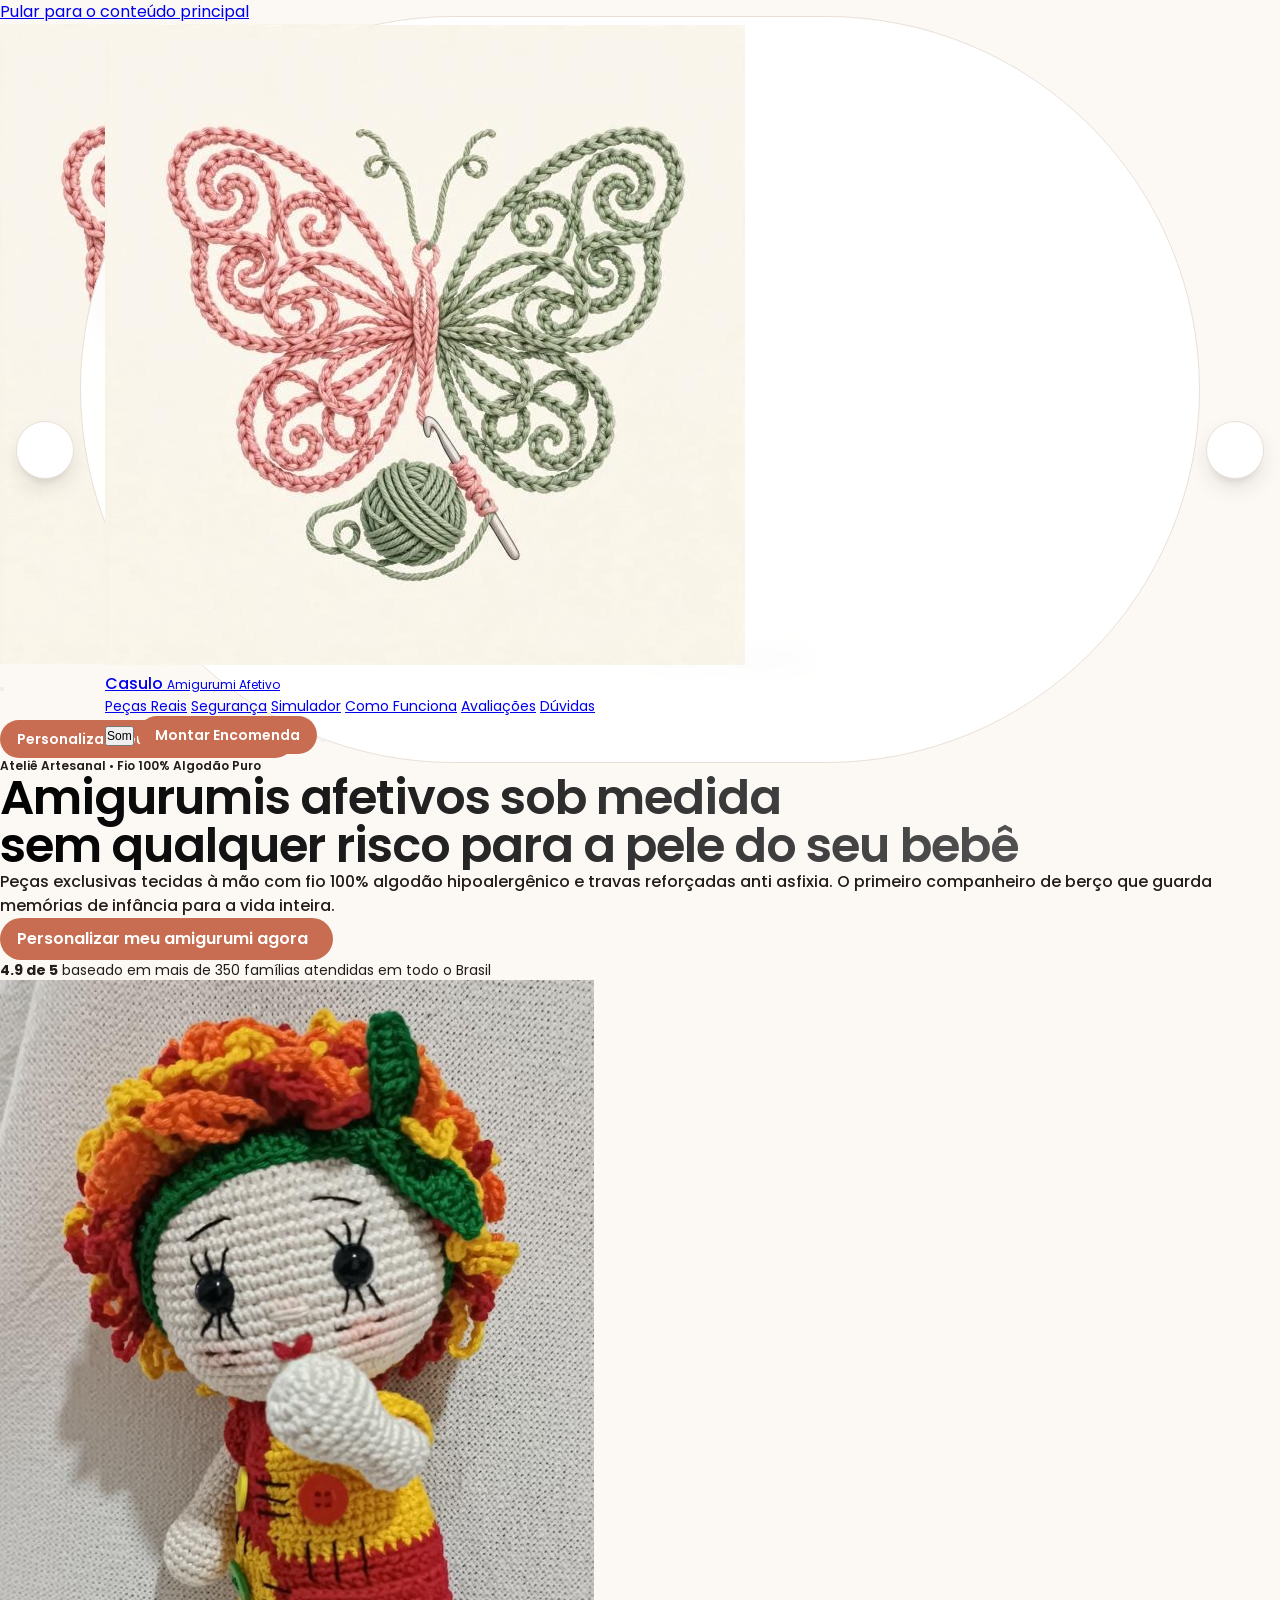
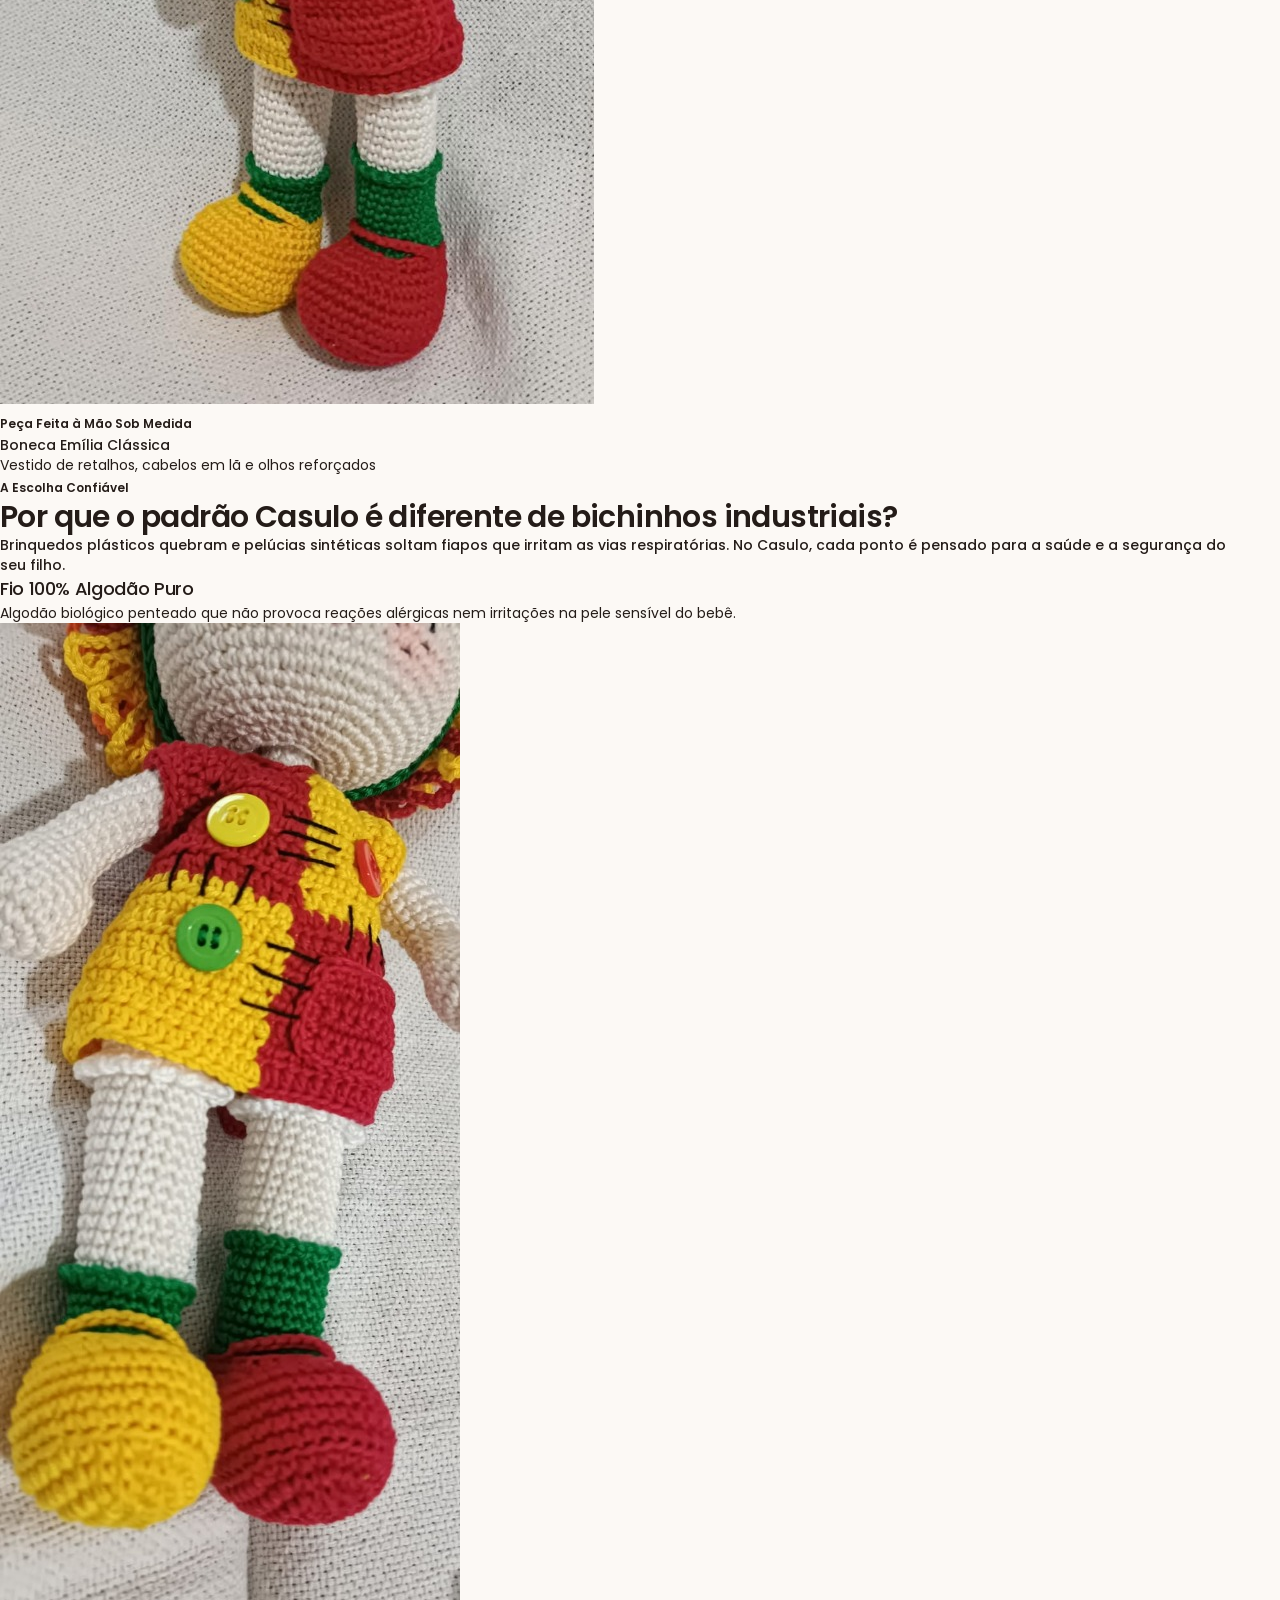
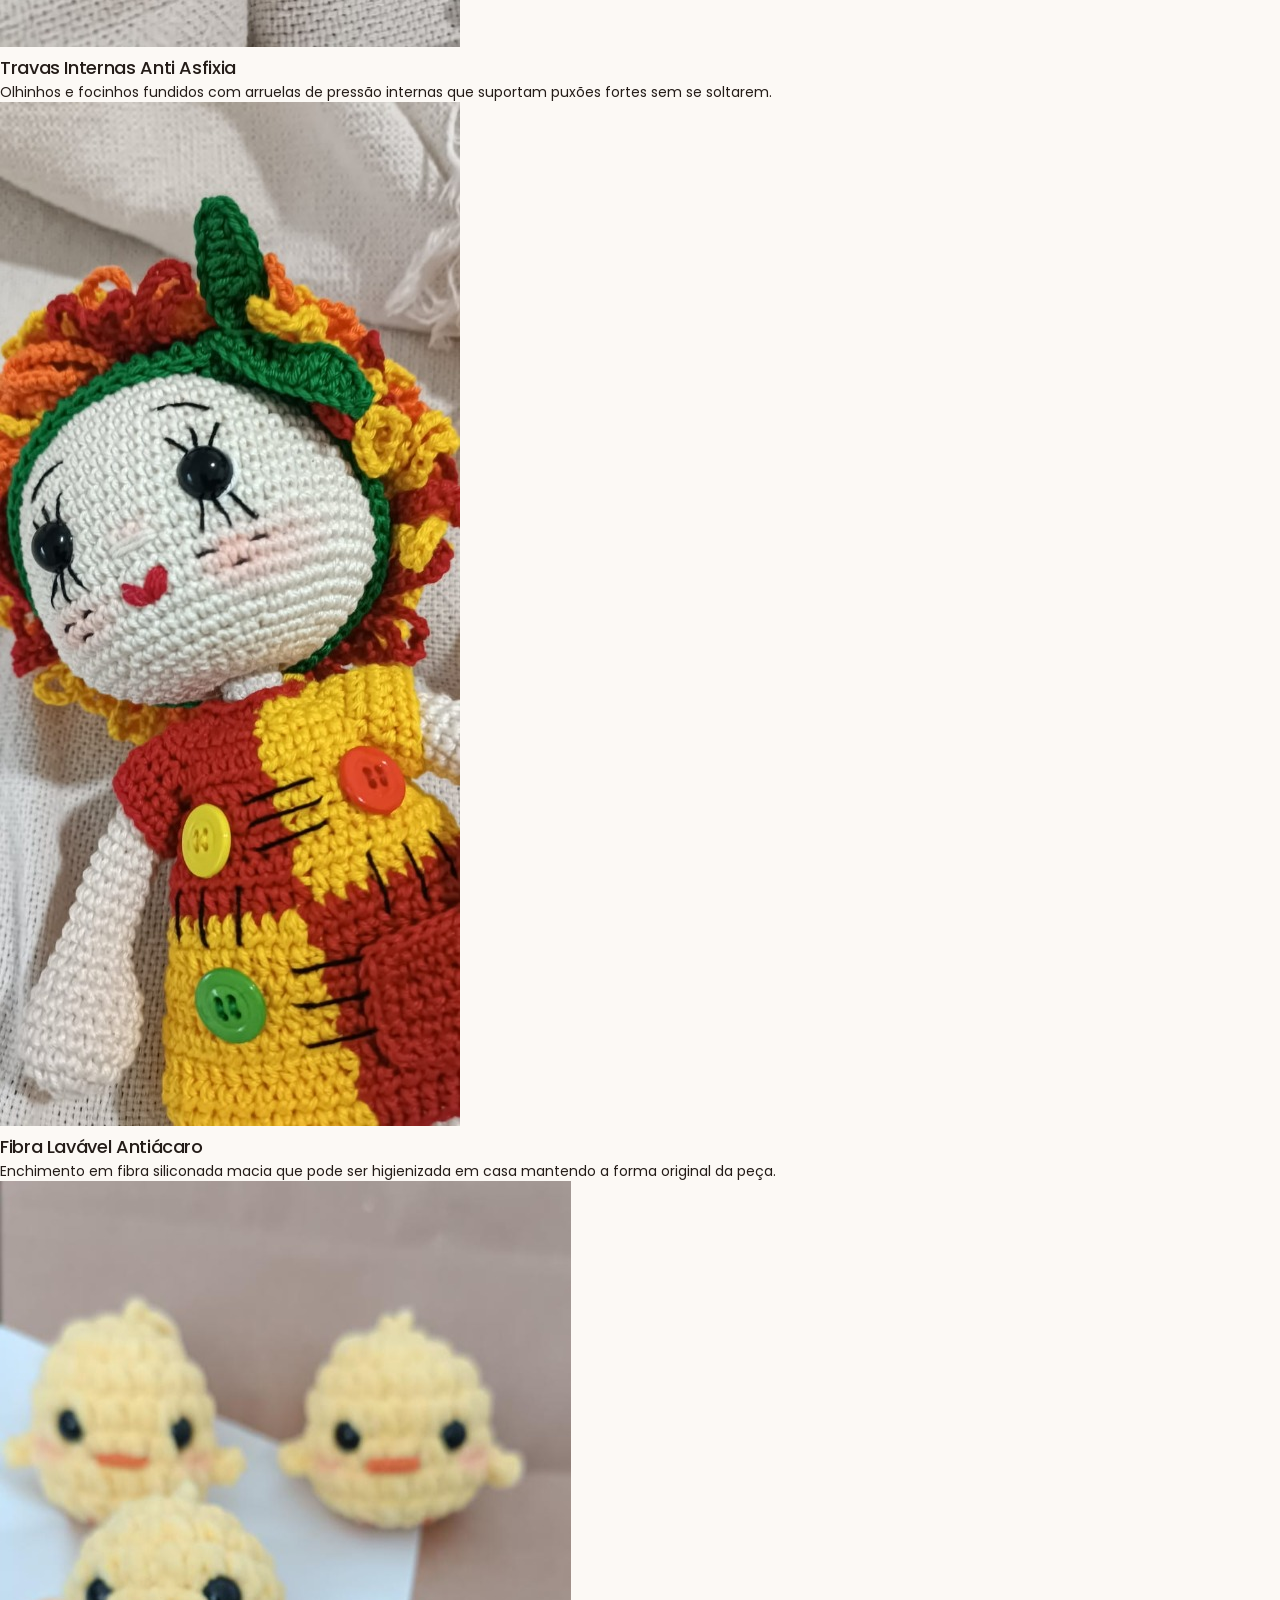
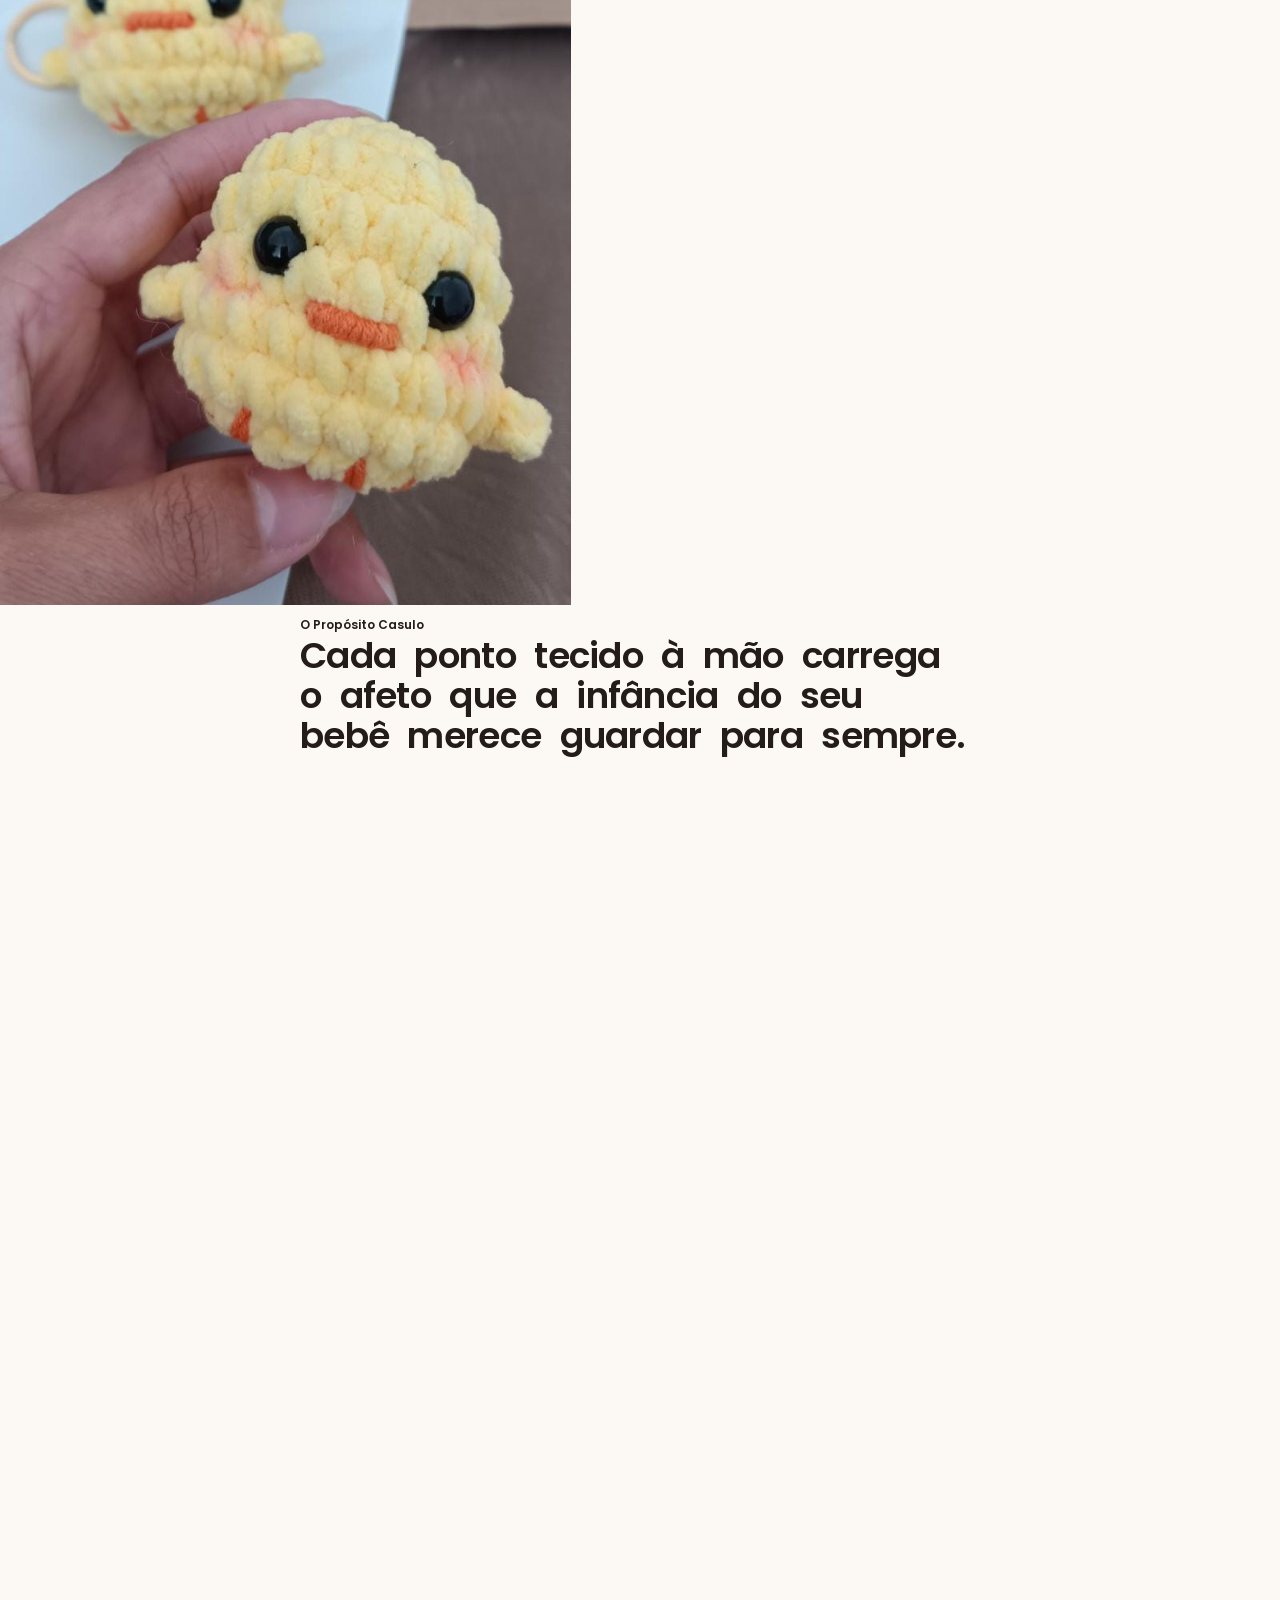
==== commit 0304ddc4: "feat: redesign completo da landing page com album de 38 bonecas e whatsapp oficial" ====
--- a/index.html
+++ b/index.html
@@ -3,758 +3,1253 @@
 <head>
   <meta charset="UTF-8">
   <meta name="viewport" content="width=device-width, initial-scale=1.0">
-  <title>Casulo Amigurumi | Crochê Feito à Mão com Amor & Afeto</title>
-  <meta name="description" content="Amigurumis e peças em crochê feitas 100% à mão. Peças afetivas, seguras e hipoalergênicas para bebês, maternidade e decoração. Solicite seu orçamento personalizado.">
-  <link rel="icon" type="image/jpeg" href="assets/images/logo.jpg">
-
-  <!-- Google Fonts: Fredoka (fofura e calor), Quicksand (leitura agradável) e Playfair Display (poesia e elegância) -->
+  <title>Casulo Amigurumi | Peças Afetivas Feitas à Mão com Fio Antialérgico</title>
+  <meta name="description" content="Ateliê de amigurumis sob medida em fio 100% algodão hipoalergênico e travas reforçadas anti asfixia. Bonecas personalizadas, personagens e lembranças de maternidade.">
+  <meta name="robots" content="index, follow">
+
+  <!-- OpenGraph -->
+  <meta property="og:type" content="website">
+  <meta property="og:title" content="Casulo Amigurumi | Peças Afetivas Feitas à Mão com Fio Antialérgico">
+  <meta property="og:description" content="Peças exclusivas tecidas à mão com fio 100% algodão hipoalergênico e travas reforçadas anti asfixia para acompanhar cada fase da infância.">
+  <meta property="og:image" content="images/logo.jpg">
+  <meta name="twitter:card" content="summary_large_image">
+
+  <!-- Favicon com a Logo Oficial -->
+  <link rel="icon" type="image/jpeg" href="images/logo.jpg">
+
+  <!-- Google Fonts: Poppins (Exclusiva, sem itálicos, pesos 400, 500, 600, 700) -->
   <link rel="preconnect" href="https://fonts.googleapis.com">
   <link rel="preconnect" href="https://fonts.gstatic.com" crossorigin>
-  <link href="https://fonts.googleapis.com/css2?family=Fredoka:wght@400;500;600;700&family=Playfair+Display:ital,wght@0,600;1,400;1,600&family=Quicksand:wght@400;500;600;700&display=swap" rel="stylesheet">
-
-  <!-- Folha de Estilos Personalizada -->
-  <link rel="stylesheet" href="assets/css/style.css">
+  <link href="https://fonts.googleapis.com/css2?family=Poppins:wght@400;500;600;700&display=swap" rel="stylesheet">
+
+  <!-- Phosphor Icons -->
+  <link rel="stylesheet" type="text/css" href="https://unpkg.com/@phosphor-icons/web@2.1.1/src/regular/style.css">
+  <link rel="stylesheet" type="text/css" href="https://unpkg.com/@phosphor-icons/web@2.1.1/src/bold/style.css">
+
+  <!-- Tailwind CSS via CDN -->
+  <script src="https://cdn.tailwindcss.com"></script>
+  <script>
+    tailwind.config = {
+      theme: {
+        extend: {
+          fontFamily: {
+            sans: ['Poppins', 'system-ui', 'sans-serif'],
+          },
+          colors: {
+            casulo: {
+              terracotta: '#C86D51',
+              'terracotta-dark': '#A44C33',
+              'terracotta-surface': '#FDF5F2',
+              honey: '#E5A852',
+              'honey-surface': '#FEF9F0',
+              sage: '#7A9A82',
+              'sage-surface': '#F0F6F2',
+              cream: '#FCF9F5',
+              dark: '#241C18',
+              muted: '#6B615B',
+              border: '#E8DFD7'
+            }
+          }
+        }
+      }
+    }
+  </script>
+
+  <!-- Custom Stylesheet Conforme Skill -->
+  <link rel="stylesheet" href="css/style.css">
+
+  <!-- Schema.org FAQ & Product Structured Data (AEO) -->
+  <script type="application/ld+json">
+  {
+    "@context": "https://schema.org",
+    "@graph": [
+      {
+        "@type": "Product",
+        "name": "Amigurumis Personalizados Casulo",
+        "image": "images/emilia-corpo-inteiro.jpg",
+        "description": "Amigurumis artesanais tecidos à mão com fio 100% algodão hipoalergênico e travas reforçadas de segurança.",
+        "brand": {
+          "@type": "Brand",
+          "name": "Casulo Amigurumi",
+          "logo": "images/logo.jpg"
+        },
+        "offers": {
+          "@type": "AggregateOffer",
+          "priceCurrency": "BRL",
+          "lowPrice": "45",
+          "highPrice": "220"
+        }
+      },
+      {
+        "@type": "FAQPage",
+        "mainEntity": [
+          {
+            "@type": "Question",
+            "name": "Quanto tempo leva para o meu amigurumi ser confeccionado?",
+            "acceptedAnswer": {
+              "@type": "Answer",
+              "text": "O prazo médio de confecção artesanal é de 7 a 14 dias úteis, variando com a complexidade do modelo."
+            }
+          },
+          {
+            "@type": "Question",
+            "name": "Os amigurumis são seguros para bebês recém nascidos?",
+            "acceptedAnswer": {
+              "@type": "Answer",
+              "text": "Sim. Utilizamos fios 100% algodão biológico penteado que não soltam pelos e olhos com travas internas de pressão fundidas."
+            }
+          }
+        ]
+      }
+    ]
+  }
+  </script>
 </head>
-<body>
+<body class="bg-[#FCF9F5] text-[#241C18] selection:bg-stone-200">
+
+  <!-- Skip to Content Link para Acessibilidade -->
+  <a href="#main-content" class="sr-only focus:not-sr-only focus:fixed focus:top-4 focus:left-4 focus:z-50 focus:px-4 focus:py-2 focus:bg-stone-900 focus:text-white focus:rounded-md focus:shadow-lg">
+    Pular para o conteúdo principal
+  </a>
 
   <!-- ==========================================================================
-       CABEÇALHO COM LOGOTIPO OFICIAL E MENU DE NAVEGAÇÃO
+       B7. Barra de Navegação Flutuante com a Logo da Empresa
        ========================================================================== -->
-  <header class="site-header">
-    <div class="container">
-      <div class="header-inner">
-        <!-- Logotipo da Loja (Preservado fielmente) -->
-        <a href="#inicio" class="brand-logo-wrap" title="Casulo Amigurumi">
-          <img src="assets/images/logo.jpg" alt="Logotipo Oficial Casulo Amigurumi - Borboleta em Crochê" class="brand-logo-img">
-          <div class="brand-title-group">
-            <h1>Casulo <span class="highlight-rose">Amigurumi</span></h1>
-            <span class="brand-tagline">Crochê feito à mão com alma & afeto 🧶</span>
-          </div>
-        </a>
-
-        <!-- Menu de Navegação -->
-        <nav class="main-nav" id="mainNav">
-          <a href="#inicio" class="nav-link">Início</a>
-          <a href="#historia" class="nav-link">Por que Amigurumi?</a>
-          <a href="#galeria" class="nav-link">Criações & Feed</a>
-          <a href="#depoimentos" class="nav-link">Depoimentos</a>
-          <a href="#orcamento" class="nav-link">Orçamento</a>
-          <a href="#linha-casa" class="nav-link">Cama, Mesa & Vestuário</a>
-        </nav>
-
-        <!-- CTA Header -->
-        <a href="https://wa.me/551235001344?text=Ol%C3%A1!%20Vim%20pelo%20site%20da%20Casulo%20Amigurumi%20e%20gostaria%20de%20um%20or%C3%A7amento!" target="_blank" class="header-cta-btn" rel="noopener">
-          <span>💬</span> Encomendar Peça
-        </a>
-
-        <!-- Botão Menu Mobile -->
-        <button class="mobile-menu-toggle" id="mobileMenuToggle" aria-label="Abrir Menu">☰</button>
-      </div>
+  <header class="floating-navbar flex items-center justify-between">
+    
+    <!-- Logo Brand com a Primeira Imagem Oficial -->
+    <a href="#" class="flex items-center gap-3 group" aria-label="Casulo Amigurumi Início">
+      <div class="w-10 h-10 rounded-full overflow-hidden border border-[#E8DFD7] shadow-sm flex-shrink-0 bg-white">
+        <img src="images/logo.jpg" alt="Logo Casulo Amigurumi - Borboleta em Crochê" class="w-full h-full object-cover">
+      </div>
+      <div>
+        <span class="title-3 text-stone-900 block leading-none font-semibold">Casulo</span>
+        <span class="caption-5 text-[#C86D51] block uppercase tracking-wider font-semibold mt-0.5">Amigurumi Afetivo</span>
+      </div>
+    </a>
+
+    <!-- Desktop Nav Links -->
+    <nav class="hidden md:flex items-center gap-6 body-6 text-stone-700">
+      <a href="#galeria" class="hover:text-[#C86D51] transition-colors">Peças Reais</a>
+      <a href="#diferenciais" class="hover:text-[#C86D51] transition-colors">Segurança</a>
+      <a href="#simulador" class="hover:text-[#C86D51] transition-colors">Simulador</a>
+      <a href="#como-funciona" class="hover:text-[#C86D51] transition-colors">Como Funciona</a>
+      <a href="#depoimentos" class="hover:text-[#C86D51] transition-colors">Avaliações</a>
+      <a href="#faq" class="hover:text-[#C86D51] transition-colors">Dúvidas</a>
+    </nav>
+
+    <!-- Header Action & Audio Toggle -->
+    <div class="flex items-center gap-3">
+      <button id="soundToggleBtn" class="hidden sm:inline-flex items-center gap-1.5 caption-4 text-stone-600 hover:text-stone-900 py-1 px-2.5 rounded-full border border-stone-200 bg-white" title="Alternar efeitos sonoros sutis">
+        <i class="ph ph-speaker-high text-xs"></i>
+        <span id="soundLabel">Som</span>
+      </button>
+
+      <a href="#simulador" class="button-sm btn-primary-action hidden sm:inline-flex">
+        <span>Montar Encomenda</span>
+      </a>
+
+      <!-- Mobile Hamburger Button -->
+      <button id="openMobileMenuBtn" class="md:hidden p-1.5 text-stone-700 hover:text-stone-900" aria-label="Abrir menu de navegação">
+        <i class="ph ph-list text-2xl"></i>
+      </button>
     </div>
   </header>
 
+  <!-- Mobile Drawer Menu com Animação Escalonada -->
+  <div id="mobileDrawerBackdrop" class="fixed inset-0 bg-stone-900/60 z-50 backdrop-blur-sm hidden transition-opacity"></div>
+  <aside id="mobileDrawer" class="drawer-panel fixed top-0 right-0 w-4/5 max-w-sm h-full bg-[#FCF9F5] z-50 shadow-2xl p-6 flex flex-col justify-between transform translate-x-full" aria-label="Menu móvel">
+    <div>
+      <div class="flex items-center justify-between pb-6 border-b border-stone-200">
+        <div class="flex items-center gap-2.5">
+          <img src="images/logo.jpg" alt="Logo Casulo" class="w-8 h-8 rounded-full object-cover">
+          <span class="title-2 text-stone-900">Casulo Amigurumi</span>
+        </div>
+        <button id="closeMobileMenuBtn" class="p-2 text-stone-500 hover:text-stone-900" aria-label="Fechar menu móvel">
+          <i class="ph ph-x text-xl"></i>
+        </button>
+      </div>
+
+      <nav class="flex flex-col gap-4 py-8">
+        <a href="#galeria" class="drawer-link-item title-3 text-stone-800 hover:text-[#C86D51]">Galeria de Peças Reais</a>
+        <a href="#diferenciais" class="drawer-link-item title-3 text-stone-800 hover:text-[#C86D51]">Segurança Infantil</a>
+        <a href="#simulador" class="drawer-link-item title-3 text-[#C86D51] font-semibold">Simulador Sob Medida</a>
+        <a href="#como-funciona" class="drawer-link-item title-3 text-stone-800 hover:text-[#C86D51]">Como Funciona</a>
+        <a href="#depoimentos" class="drawer-link-item title-3 text-stone-800 hover:text-[#C86D51]">Depoimentos de Clientes</a>
+        <a href="#faq" class="drawer-link-item title-3 text-stone-800 hover:text-[#C86D51]">Perguntas Frequentes</a>
+      </nav>
+    </div>
+
+    <div class="pt-6 border-t border-stone-200">
+      <a href="#simulador" class="button-sm btn-primary-action w-full justify-center">
+        Personalizar meu amigurumi agora
+      </a>
+    </div>
+  </aside>
+
+  <!-- Conteúdo Principal -->
+  <main id="main-content">
+
+    <!-- ==========================================================================
+         A2 & B5. Hero Section (Headline, Subheadline, CTA Único, Prova e Imagem Real)
+         ========================================================================== -->
+    <section class="pt-28 pb-16 sm:pt-36 sm:pb-24 px-4 sm:px-6 max-w-7xl mx-auto">
+      <div class="grid grid-cols-1 lg:grid-cols-12 gap-12 items-center">
+        
+        <!-- Coluna de Texto -->
+        <div class="lg:col-span-7 space-y-6 text-center lg:text-left">
+          
+          <!-- Proof Signal Superior -->
+          <div class="inline-flex items-center gap-2 px-3 py-1 rounded-full bg-[#FDF5F2] border border-[#E8DFD7] text-[#C86D51] caption-3">
+            <i class="ph ph-sparkle text-sm"></i>
+            <span>Ateliê Artesanal • Fio 100% Algodão Puro</span>
+          </div>
+
+          <!-- Headline com Fórmula {Resultado} sem {Dor} e Gradiente de Texto #000000 -> #666666 -->
+          <h1 class="hero-heading-gradient heading-2 sm:heading-1 max-w-[680px] mx-auto lg:mx-0">
+            Amigurumis afetivos sob medida<br>
+            sem qualquer risco para a pele do seu bebê
+          </h1>
+
+          <!-- Subheadline de 2 Frases Clarificando o Produto e Público (Max Width 680px) -->
+          <p class="body-2 text-stone-600 max-w-[680px] mx-auto lg:mx-0">
+            Peças exclusivas tecidas à mão com fio 100% algodão hipoalergênico e travas reforçadas anti asfixia.
+            O primeiro companheiro de berço que guarda memórias de infância para a vida inteira.
+          </p>
+
+          <!-- A4. Apenas UM Botão de Ação Primária Acima da Dobra -->
+          <div class="pt-2 flex flex-col sm:flex-row items-center justify-center lg:justify-start gap-4">
+            <a href="#simulador" class="button-md btn-primary-action px-6 py-3 w-full sm:w-auto">
+              <span>Personalizar meu amigurumi agora</span>
+              <i class="ph ph-arrow-right text-base"></i>
+            </a>
+          </div>
+
+          <!-- Indicador de Prova Social Imediato -->
+          <div class="pt-4 flex items-center justify-center lg:justify-start gap-3 border-t border-stone-200">
+            <div class="flex text-amber-500 text-sm">
+              <i class="ph-bold ph-star"></i>
+              <i class="ph-bold ph-star"></i>
+              <i class="ph-bold ph-star"></i>
+              <i class="ph-bold ph-star"></i>
+              <i class="ph-bold ph-star"></i>
+            </div>
+            <p class="caption-2 text-stone-600">
+              <strong class="font-semibold text-stone-900">4.9 de 5</strong> baseado em mais de 350 famílias atendidas em todo o Brasil
+            </p>
+          </div>
+
+        </div>
+
+        <!-- Coluna Visual com a Foto Real de Destaque (Boneca Emília Artesanal) -->
+        <div class="lg:col-span-5">
+          <div class="bg-white p-4 rounded-3xl border border-stone-200 shadow-sm max-w-md mx-auto">
+            <div class="rounded-lg overflow-hidden bg-stone-100 aspect-[4/5] relative cursor-pointer" onclick="openLightbox('images/emilia-pose.jpg', 'Boneca Emília Artesanal Sob Medida')">
+              <img 
+                src="images/emilia-pose.jpg" 
+                alt="Boneca Emília em amigurumi tecida à mão pelo Ateliê Casulo"
+                class="w-full h-full object-cover transition-transform duration-500 hover:scale-105"
+              >
+              <div class="absolute bottom-4 left-4 right-4 bg-white/95 backdrop-blur-sm p-3.5 rounded-md border border-stone-200">
+                <span class="caption-3 text-[#C86D51] block uppercase tracking-wider">Peça Feita à Mão Sob Medida</span>
+                <p class="title-4 text-stone-900">Boneca Emília Clássica</p>
+                <p class="caption-2 text-stone-600">Vestido de retalhos, cabelos em lã e olhos reforçados</p>
+              </div>
+            </div>
+          </div>
+        </div>
+
+      </div>
+    </section>
+
+    <!-- ==========================================================================
+         A2 #6. Problema e Solução com Fotos de Detalhes Reais
+         ========================================================================== -->
+    <section id="diferenciais" class="py-16 bg-white border-y border-stone-200 scroll-reveal">
+      <div class="max-w-7xl mx-auto px-4 sm:px-6">
+        
+        <div class="max-w-[680px] mx-auto text-center space-y-3 mb-12">
+          <span class="caption-3 text-[#C86D51] uppercase tracking-wider">A Escolha Confiável</span>
+          <h2 class="heading-4 text-stone-900">Por que o padrão Casulo é diferente de bichinhos industriais?</h2>
+          <p class="body-5 text-stone-600">
+            Brinquedos plásticos quebram e pelúcias sintéticas soltam fiapos que irritam as vias respiratórias. No Casulo, cada ponto é pensado para a saúde e a segurança do seu filho.
+          </p>
+        </div>
+
+        <div class="grid grid-cols-1 md:grid-cols-3 gap-6">
+          
+          <div class="p-6 rounded-2xl border border-stone-200 bg-[#FCF9F5] space-y-4">
+            <div class="w-10 h-10 rounded-full bg-[#FDF5F2] text-[#C86D51] flex items-center justify-center text-lg">
+              <i class="ph ph-shield-check"></i>
+            </div>
+            <h3 class="title-2 text-stone-900">Fio 100% Algodão Puro</h3>
+            <p class="body-6 text-stone-600">
+              Algodão biológico penteado que não provoca reações alérgicas nem irritações na pele sensível do bebê.
+            </p>
+            <div class="rounded-lg overflow-hidden border border-stone-200 aspect-[4/3] cursor-pointer" onclick="openLightbox('images/emilia-detalhe.jpg', 'Detalhe do vestido e pontos manuais')">
+              <img src="images/emilia-detalhe.jpg" alt="Detalhe dos pontos e botões manuais" class="w-full h-full object-cover">
+            </div>
+          </div>
+
+          <div class="p-6 rounded-2xl border border-stone-200 bg-[#FCF9F5] space-y-4">
+            <div class="w-10 h-10 rounded-full bg-[#FEF9F0] text-[#E5A852] flex items-center justify-center text-lg">
+              <i class="ph ph-lock-key"></i>
+            </div>
+            <h3 class="title-2 text-stone-900">Travas Internas Anti Asfixia</h3>
+            <p class="body-6 text-stone-600">
+              Olhinhos e focinhos fundidos com arruelas de pressão internas que suportam puxões fortes sem se soltarem.
+            </p>
+            <div class="rounded-lg overflow-hidden border border-stone-200 aspect-[4/3] cursor-pointer" onclick="openLightbox('images/emilia-rosto.jpg', 'Macro do rosto com travas de segurança')">
+              <img src="images/emilia-rosto.jpg" alt="Olhos com trava de segurança anti asfixia" class="w-full h-full object-cover">
+            </div>
+          </div>
+
+          <div class="p-6 rounded-2xl border border-stone-200 bg-[#FCF9F5] space-y-4">
+            <div class="w-10 h-10 rounded-full bg-[#F0F6F2] text-[#7A9A82] flex items-center justify-center text-lg">
+              <i class="ph ph-heart"></i>
+            </div>
+            <h3 class="title-2 text-stone-900">Fibra Lavável Antiácaro</h3>
+            <p class="body-6 text-stone-600">
+              Enchimento em fibra siliconada macia que pode ser higienizada em casa mantendo a forma original da peça.
+            </p>
+            <div class="rounded-lg overflow-hidden border border-stone-200 aspect-[4/3] cursor-pointer" onclick="openLightbox('images/pintinho-chaveiro.jpg', 'Pelúcia hipoalergênica macia')">
+              <img src="images/pintinho-chaveiro.jpg" alt="Chaveiro de pelúcia fofa e macia" class="w-full h-full object-cover">
+            </div>
+          </div>
+
+        </div>
+
+      </div>
+    </section>
+
+    <!-- ==========================================================================
+         B11. Tagline Reveal Section (MANDATÓRIO)
+         ========================================================================== -->
+    <section class="py-24 bg-white border-b border-stone-200 text-center px-4">
+      <div class="tagline-container">
+        <span class="caption-3 text-[#C86D51] uppercase tracking-wider block mb-4">O Propósito Casulo</span>
+        <h2 id="taglineRevealText" class="heading-3 sm:heading-2 text-stone-900 leading-tight">
+          <span class="tagline-word">Cada</span>
+          <span class="tagline-word">ponto</span>
+          <span class="tagline-word">tecido</span>
+          <span class="tagline-word">à</span>
+          <span class="tagline-word">mão</span>
+          <span class="tagline-word">carrega</span>
+          <span class="tagline-word">o</span>
+          <span class="tagline-word">afeto</span>
+          <span class="tagline-word">que</span>
+          <span class="tagline-word">a</span>
+          <span class="tagline-word">infância</span>
+          <span class="tagline-word">do</span>
+          <span class="tagline-word">seu</span>
+          <span class="tagline-word">bebê</span>
+          <span class="tagline-word">merece</span>
+          <span class="tagline-word">guardar</span>
+          <span class="tagline-word">para</span>
+          <span class="tagline-word">sempre.</span>
+        </h2>
+      </div>
+    </section>
+
+    <!-- ==========================================================================
+         GALERIA DE CRIAÇÕES REAIS (Fotos dos Produtos Enviadas pelo Usuário)
+         ========================================================================== -->
+    <section id="galeria" class="py-20 px-4 sm:px-6 max-w-7xl mx-auto scroll-reveal">
+      
+      <div class="max-w-[680px] mx-auto text-center space-y-3 mb-12">
+        <span class="caption-3 text-[#C86D51] uppercase tracking-wider">Acervo do Ateliê</span>
+        <h2 class="heading-4 text-stone-900">Conheça nossas criações reais feitas à mão</h2>
+        <p class="body-5 text-stone-600">
+          Peças tecidas com paciência e dedicação máxima para presentear ou decorar momentos inesquecíveis.
+        </p>
+      </div>
+
+      <!-- ==========================================================================
+           DESTAQUE INTERATIVO: ÁLBUM DIGITAL DE BONECAS (38 PEÇAS)
+           ========================================================================== -->
+      <div class="album-hero-banner p-6 sm:p-8 md:p-10 mb-16 bg-white border border-stone-200 rounded-3xl">
+        <div class="grid grid-cols-1 lg:grid-cols-12 gap-8 items-center">
+          
+          <!-- Capa Visual do Álbum com Efeito Livro -->
+          <div class="lg:col-span-5 flex justify-center">
+            <div class="relative cursor-pointer group max-w-sm w-full" onclick="openDollAlbum(0)">
+              <div class="aspect-[3/4] rounded-2xl overflow-hidden shadow-xl border-4 border-white bg-stone-100 relative transform transition-transform duration-500 group-hover:-translate-y-1 group-hover:shadow-2xl">
+                <img src="images/bonecas/boneca-01.jpg" alt="Capa do Álbum de Bonecas Casulo" class="w-full h-full object-cover">
+                
+                <!-- Selo de Livro / Catálogo -->
+                <div class="absolute inset-0 bg-stone-900/35 flex flex-col justify-between p-6 transition-colors group-hover:bg-stone-900/25">
+                  <div class="flex items-center justify-between">
+                    <span class="caption-4 bg-[#C86D51] text-white px-3 py-1 rounded-full font-semibold uppercase tracking-wider shadow">
+                      Edição Oficial
+                    </span>
+                    <span class="w-10 h-10 rounded-full bg-white/90 backdrop-blur-sm flex items-center justify-center text-stone-900 shadow">
+                      <i class="ph ph-book-open text-xl"></i>
+                    </span>
+                  </div>
+
+                  <div class="space-y-1 text-white text-left">
+                    <span class="caption-4 block text-stone-200">Catálogo do Ateliê</span>
+                    <h3 class="title-2 text-white font-semibold">Álbum de Bonecas</h3>
+                    <p class="caption-3 text-stone-200">38 Modelos Exclusivos</p>
+                  </div>
+                </div>
+              </div>
+
+              <!-- Mini cards flutuantes de prévia -->
+              <div class="absolute -bottom-3 -right-3 bg-white p-2.5 rounded-xl border border-stone-200 shadow-md flex items-center gap-2">
+                <img src="images/bonecas/boneca-02.jpg" alt="Miniatura 2" class="w-9 h-9 rounded-lg object-cover">
+                <img src="images/bonecas/boneca-03.jpg" alt="Miniatura 3" class="w-9 h-9 rounded-lg object-cover">
+                <img src="images/bonecas/boneca-04.jpg" alt="Miniatura 4" class="w-9 h-9 rounded-lg object-cover">
+                <span class="caption-4 font-bold text-[#C86D51] pl-1">+34</span>
+              </div>
+            </div>
+          </div>
+
+          <!-- Conteúdo e Chamada para Abertura -->
+          <div class="lg:col-span-7 space-y-5 text-left">
+            <div class="inline-flex items-center gap-2 px-3 py-1 rounded-full bg-[#FDF5F2] border border-[#C86D51]/30 text-[#C86D51] caption-3 font-semibold">
+              <i class="ph ph-sparkle"></i> Catálogo Interativo Completo
+            </div>
+
+            <h3 class="heading-4 text-stone-900">
+              Folheie nosso Álbum de Bonecas página a página
+            </h3>
+
+            <p class="body-5 text-stone-600 leading-relaxed">
+              Criamos uma experiência digital onde você pode folhear todas as 38 bonecas reais produzidas pelo ateliê. Cada página apresenta a foto ampliada, altura em centímetros, tipo de fio de algodão hipoalergênico, detalhes artesanais e o valor estimado.
+            </p>
+
+            <ul class="space-y-2.5 py-1">
+              <li class="flex items-center gap-2.5 body-6 text-stone-700">
+                <i class="ph ph-check-circle-fill text-[#C86D51] text-base flex-shrink-0"></i>
+                <span>Navegação suave por setas laterais, toque no celular ou teclado</span>
+              </li>
+              <li class="flex items-center gap-2.5 body-6 text-stone-700">
+                <i class="ph ph-check-circle-fill text-[#C86D51] text-base flex-shrink-0"></i>
+                <span>Navegue livremente apenas para apreciar as criações, sem compromisso</span>
+              </li>
+              <li class="flex items-center gap-2.5 body-6 text-stone-700">
+                <i class="ph ph-check-circle-fill text-[#C86D51] text-base flex-shrink-0"></i>
+                <span>Selecione a boneca desejada para encomendar direto no WhatsApp</span>
+              </li>
+            </ul>
+
+            <div class="pt-2 flex flex-col sm:flex-row items-center gap-4">
+              <button onclick="openDollAlbum(0)" class="w-full sm:w-auto button-md btn-primary-action inline-flex items-center justify-center gap-2 shadow-md">
+                <i class="ph ph-book-open text-xl"></i>
+                <span>Abrir Álbum Digital (38 Peças)</span>
+              </button>
+              <span class="caption-4 text-stone-500 text-center sm:text-left">
+                Clique e folheie gratuitamente
+              </span>
+            </div>
+          </div>
+
+        </div>
+      </div>
+
+      <div class="grid grid-cols-1 sm:grid-cols-2 lg:grid-cols-3 gap-8">
+        
+        <!-- Card 1: Boneca Emília Corpo Inteiro -->
+        <article class="product-showcase-card flex flex-col justify-between">
+          <div class="image-frame aspect-[3/4] bg-stone-100 cursor-pointer" onclick="openLightbox('images/emilia-corpo-inteiro.jpg', 'Boneca Emília Artesanal')">
+            <img src="images/emilia-corpo-inteiro.jpg" alt="Boneca Emília corpo inteiro em amigurumi" class="w-full h-full object-cover">
+            <span class="caption-4 absolute top-3 left-3 bg-white/95 px-3 py-1 rounded-full text-stone-900 font-semibold border border-stone-200 shadow-sm">
+              Boneca Clássica
+            </span>
+          </div>
+          <div class="p-5 space-y-2">
+            <h3 class="title-3 text-stone-900">Boneca Emília em Crochê</h3>
+            <p class="body-6 text-stone-600">
+              Vestidinho de retalhos com botões aplicados, sapatos contrastantes e cabelinho em lã colorida. Articulada e super macia.
+            </p>
+            <div class="pt-3 border-t border-stone-100 flex items-center justify-between">
+              <span class="caption-3 text-[#C86D51]">A partir de R$ 140</span>
+              <a href="#simulador" class="button-Xsm btn-primary-action">
+                Encomendar
+              </a>
+            </div>
+          </div>
+        </article>
+
+        <!-- Card 2: Hello Kitty -->
+        <article class="product-showcase-card flex flex-col justify-between">
+          <div class="image-frame aspect-[3/4] bg-stone-100 cursor-pointer" onclick="openLightbox('images/hello-kitty.jpg', 'Hello Kitty em Amigurumi')">
+            <img src="images/hello-kitty.jpg" alt="Hello Kitty em amigurumi com laço vermelho" class="w-full h-full object-cover">
+            <span class="caption-4 absolute top-3 left-3 bg-white/95 px-3 py-1 rounded-full text-stone-900 font-semibold border border-stone-200 shadow-sm">
+              Personagens
+            </span>
+          </div>
+          <div class="p-5 space-y-2">
+            <h3 class="title-3 text-stone-900">Hello Kitty Clássica</h3>
+            <p class="body-6 text-stone-600">
+              Tecida em fio de algodão puro, com macacãozinho vermelho, bigodinhos bordados e o icônico laço vermelho em relevo.
+            </p>
+            <div class="pt-3 border-t border-stone-100 flex items-center justify-between">
+              <span class="caption-3 text-[#C86D51]">A partir de R$ 110</span>
+              <a href="#simulador" class="button-Xsm btn-primary-action">
+                Encomendar
+              </a>
+            </div>
+          </div>
+        </article>
+
+        <!-- Card 3: My Melody -->
+        <article class="product-showcase-card flex flex-col justify-between">
+          <div class="image-frame aspect-[3/4] bg-stone-100 cursor-pointer" onclick="openLightbox('images/my-melody.jpg', 'My Melody em Amigurumi')">
+            <img src="images/my-melody.jpg" alt="My Melody em amigurumi com touca rosa" class="w-full h-full object-cover">
+            <span class="caption-4 absolute top-3 left-3 bg-white/95 px-3 py-1 rounded-full text-stone-900 font-semibold border border-stone-200 shadow-sm">
+              Personagens
+            </span>
+          </div>
+          <div class="p-5 space-y-2">
+            <h3 class="title-3 text-stone-900">My Melody Fofinha</h3>
+            <p class="body-6 text-stone-600">
+              Orelhinhas longas com touca rosa, laço amarelo e patinhas bordadas em tom rosé. Uma doçura para quartos e colecionadores.
+            </p>
+            <div class="pt-3 border-t border-stone-100 flex items-center justify-between">
+              <span class="caption-3 text-[#C86D51]">A partir de R$ 110</span>
+              <a href="#simulador" class="button-Xsm btn-primary-action">
+                Encomendar
+              </a>
+            </div>
+          </div>
+        </article>
+
+        <!-- Card 4: Kuromi -->
+        <article class="product-showcase-card flex flex-col justify-between">
+          <div class="image-frame aspect-[3/4] bg-stone-100 cursor-pointer" onclick="openLightbox('images/kuromi.jpg', 'Kuromi em Amigurumi')">
+            <img src="images/kuromi.jpg" alt="Kuromi em amigurumi com capuz preto e caveirinha rosa" class="w-full h-full object-cover">
+            <span class="caption-4 absolute top-3 left-3 bg-white/95 px-3 py-1 rounded-full text-stone-900 font-semibold border border-stone-200 shadow-sm">
+              Personagens
+            </span>
+          </div>
+          <div class="p-5 space-y-2">
+            <h3 class="title-3 text-stone-900">Kuromi Colecionável</h3>
+            <p class="body-6 text-stone-600">
+              Touca preta de bobo da corte com caveirinha rosa em relevo, gola de pompons e cauda característica. Acabamento impecável.
+            </p>
+            <div class="pt-3 border-t border-stone-100 flex items-center justify-between">
+              <span class="caption-3 text-[#C86D51]">A partir de R$ 110</span>
+              <a href="#simulador" class="button-Xsm btn-primary-action">
+                Encomendar
+              </a>
+            </div>
+          </div>
+        </article>
+
+        <!-- Card 5: Pintinho Chaveiro Pelúcia -->
+        <article class="product-showcase-card flex flex-col justify-between">
+          <div class="image-frame aspect-[3/4] bg-stone-100 cursor-pointer" onclick="openLightbox('images/pintinho-chaveiro.jpg', 'Chaveiro Pintinho de Pelúcia')">
+            <img src="images/pintinho-chaveiro.jpg" alt="Chaveiro de pintinho em fio pelúcia super macio" class="w-full h-full object-cover">
+            <span class="caption-4 absolute top-3 left-3 bg-white/95 px-3 py-1 rounded-full text-stone-900 font-semibold border border-stone-200 shadow-sm">
+              Minis & Chaveiros
+            </span>
+          </div>
+          <div class="p-5 space-y-2">
+            <h3 class="title-3 text-stone-900">Chaveiro Pintinho Amigurumi</h3>
+            <p class="body-6 text-stone-600">
+              Confeccionado em fio de pelúcia ultrassuave com blush nas bochechas e argola reforçada. Ideal para lembrancinhas de batizado e mochilas.
+            </p>
+            <div class="pt-3 border-t border-stone-100 flex items-center justify-between">
+              <span class="caption-3 text-[#C86D51]">A partir de R$ 45</span>
+              <a href="#simulador" class="button-Xsm btn-primary-action">
+                Encomendar
+              </a>
+            </div>
+          </div>
+        </article>
+
+        <!-- Card 6: Detalhe Artesanal dos Pontos -->
+        <article class="product-showcase-card flex flex-col justify-between">
+          <div class="image-frame aspect-[3/4] bg-stone-100 cursor-pointer" onclick="openLightbox('images/emilia-rosto.jpg', 'Detalhe do acabamento feito à mão')">
+            <img src="images/emilia-rosto.jpg" alt="Close no rosto da boneca mostrando a perfeição dos pontos" class="w-full h-full object-cover">
+            <span class="caption-4 absolute top-3 left-3 bg-white/95 px-3 py-1 rounded-full text-stone-900 font-semibold border border-stone-200 shadow-sm">
+              Acabamento
+            </span>
+          </div>
+          <div class="p-5 space-y-2">
+            <h3 class="title-3 text-stone-900">Riqueza em Cada Ponto</h3>
+            <p class="body-6 text-stone-600">
+              Bordados faciais delicados, bochechas coradas com pigmento não tóxico e olhos com travas internas que garantem durabilidade de gerações.
+            </p>
+            <div class="pt-3 border-t border-stone-100 flex items-center justify-between">
+              <span class="caption-3 text-[#C86D51]">Padrão Casulo</span>
+              <a href="#diferenciais" class="button-Xsm btn-secondary-action">
+                Ver Segurança
+              </a>
+            </div>
+          </div>
+        </article>
+
+      </div>
+
+    </section>
+
+    <!-- ==========================================================================
+         SIMULADOR INTERATIVO "MONTE SEU CASULO"
+         ========================================================================== -->
+    <section class="section" id="simulador" aria-labelledby="sim-title">
+      <div class="wrap">
+        
+        <div class="section-head" style="text-align:center;max-width:720px;margin:0 auto 48px;">
+          <span style="font-size:12px;font-weight:600;text-transform:uppercase;color:var(--p-accent);letter-spacing:0.15em;">
+            Personalização Exclusiva
+          </span>
+          <h2 id="sim-title" style="font-size:clamp(1.8rem, 3.5vw, 2.8rem);margin-top:8px;">
+            Monte a sua peça dos sonhos em minutos
+          </h2>
+          <p style="color:var(--p-muted);font-size:1.05rem;line-height:1.6;margin-top:10px;">
+            Selecione a categoria, tamanho e paleta. O cálculo de estimativa é feito em tempo real para enviar o briefing completo para o nosso WhatsApp com um clique.
+          </p>
+        </div>
+
+        <div class="grid" style="align-items:start;">
+          
+          <!-- Controles (Esquerda) -->
+          <div class="span-7" style="display:flex;flex-direction:column;gap:24px;">
+            
+            <!-- Etapa 1: Categoria -->
+            <div style="background:var(--p-surface);padding:24px;border-radius:16px;">
+              <span style="font-size:11px;font-weight:600;text-transform:uppercase;color:var(--p-accent);">Passo 1</span>
+              <h3 style="font-size:1.15rem;margin:4px 0 16px;">Qual peça você deseja encomendar?</h3>
+              
+              <div class="grid" style="gap:12px;">
+                <div data-category-choice="boneca" class="simulator-card-option active span-6">
+                  <strong style="font-size:0.95rem;display:block;">👧 Boneca Emília & Clássicas</strong>
+                  <span style="font-size:12px;color:var(--p-muted);">Vestidinho de retalhos e cabelos de lã</span>
+                </div>
+                <div data-category-choice="personagens" class="simulator-card-option span-6">
+                  <strong style="font-size:0.95rem;display:block;">🎀 Personagens (Hello Kitty, Kuromi)</strong>
+                  <span style="font-size:12px;color:var(--p-muted);">Ícones colecionáveis com toucas e laços</span>
+                </div>
+                <div data-category-choice="chaveiro" class="simulator-card-option span-6">
+                  <strong style="font-size:0.95rem;display:block;">🐥 Minis & Chaveiros de Pelúcia</strong>
+                  <span style="font-size:12px;color:var(--p-muted);">Pintinhos macios para lembranças</span>
+                </div>
+                <div data-category-choice="maternidade" class="simulator-card-option span-6">
+                  <strong style="font-size:0.95rem;display:block;">🍼 Linha Maternidade & Ninho</strong>
+                  <span style="font-size:12px;color:var(--p-muted);">Naninhas e bichos de berço</span>
+                </div>
+              </div>
+            </div>
+
+            <!-- Etapa 2: Tamanho -->
+            <div style="background:var(--p-surface);padding:24px;border-radius:16px;">
+              <span style="font-size:11px;font-weight:600;text-transform:uppercase;color:var(--p-accent);">Passo 2</span>
+              <h3 style="font-size:1.15rem;margin:4px 0 16px;">Dimensões da peça:</h3>
+
+              <div class="grid" style="gap:12px;">
+                <div data-size-choice="mini" class="simulator-card-option span-4" style="text-align:center;">
+                  <strong>Mini / Lembrança</strong>
+                  <span style="font-size:11px;color:var(--p-muted);display:block;margin-top:4px;">8 a 12 cm</span>
+                </div>
+                <div data-size-choice="medio" class="simulator-card-option span-4" style="text-align:center;">
+                  <strong>Médio Clássico</strong>
+                  <span style="font-size:11px;color:var(--p-muted);display:block;margin-top:4px;">18 a 22 cm</span>
+                </div>
+                <div data-size-choice="grande" class="simulator-card-option active span-4" style="text-align:center;">
+                  <strong>Grande Destaque</strong>
+                  <span style="font-size:11px;color:var(--p-muted);display:block;margin-top:4px;">28 a 35 cm (Emília)</span>
+                </div>
+              </div>
+            </div>
+
+            <!-- Etapa 3: Cores -->
+            <div style="background:var(--p-surface);padding:24px;border-radius:16px;">
+              <span style="font-size:11px;font-weight:600;text-transform:uppercase;color:var(--p-accent);">Passo 3</span>
+              <h3 style="font-size:1.15rem;margin:4px 0 16px;">Harmonia de Cores:</h3>
+
+              <div class="grid" style="gap:10px;">
+                <div data-palette-choice="terrosos" class="palette-chip-option active flex items-center justify-between span-6">
+                  <span class="caption-3 text-stone-900">Cores Originais da Peça</span>
+                  <div class="flex gap-1">
+                    <span class="w-3.5 h-3.5 rounded-full bg-[#E5A852]"></span>
+                    <span class="w-3.5 h-3.5 rounded-full bg-[#C86D51]"></span>
+                    <span class="w-3.5 h-3.5 rounded-full bg-[#7A9A82]"></span>
+                  </div>
+                </div>
+
+                <div data-palette-choice="pasteis" class="palette-chip-option flex items-center justify-between span-6">
+                  <span class="caption-3 text-stone-900">Tons Pastéis & Bebê</span>
+                  <div class="flex gap-1">
+                    <span class="w-3.5 h-3.5 rounded-full bg-[#F3C4B8]"></span>
+                    <span class="w-3.5 h-3.5 rounded-full bg-[#B8D7EB]"></span>
+                    <span class="w-3.5 h-3.5 rounded-full bg-[#DFD0EB]"></span>
+                  </div>
+                </div>
+
+                <div data-palette-choice="vivos" class="palette-chip-option flex items-center justify-between span-6">
+                  <span class="caption-3 text-stone-900">Alegre & Solar</span>
+                  <div class="flex gap-1">
+                    <span class="w-3.5 h-3.5 rounded-full bg-[#F59E0B]"></span>
+                    <span class="w-3.5 h-3.5 rounded-full bg-[#EF4444]"></span>
+                    <span class="w-3.5 h-3.5 rounded-full bg-[#10B981]"></span>
+                  </div>
+                </div>
+
+                <div data-palette-choice="personalizada" class="palette-chip-option flex items-center justify-between span-6">
+                  <span class="caption-3 text-stone-900">Personalizada (Seu Enxoval)</span>
+                  <div class="flex gap-1">
+                    <span class="w-3.5 h-3.5 rounded-full bg-[#D4C3B3]"></span>
+                    <span class="w-3.5 h-3.5 rounded-full bg-[#786C67]"></span>
+                  </div>
+                </div>
+              </div>
+            </div>
+
+            <!-- Etapa 4: Toques Especiais -->
+            <div style="background:var(--p-surface);padding:24px;border-radius:16px;">
+              <span style="font-size:11px;font-weight:600;text-transform:uppercase;color:var(--p-accent);">Passo 4</span>
+              <h3 style="font-size:1.15rem;margin:4px 0 16px;">Toques especiais de carinho:</h3>
+
+              <div class="space-y-2 pt-1">
+                <label class="flex items-center justify-between p-3 rounded-xl border border-stone-200 bg-white cursor-pointer hover:bg-stone-50">
+                  <div class="flex items-center gap-3">
+                    <input type="checkbox" data-extra-choice="nome" checked class="w-4 h-4 text-[#C86D51] rounded border-stone-300">
+                    <span class="body-6 font-medium text-stone-900">Bordado do Nome na Peça</span>
+                  </div>
+                  <span class="caption-4 text-emerald-700 font-semibold bg-emerald-50 px-2 py-0.5 rounded">Cortesia</span>
+                </label>
+
+                <label class="flex items-center justify-between p-3 rounded-xl border border-stone-200 bg-white cursor-pointer hover:bg-stone-50">
+                  <div class="flex items-center gap-3">
+                    <input type="checkbox" data-extra-choice="caixa" checked class="w-4 h-4 text-[#C86D51] rounded border-stone-300">
+                    <span class="body-6 font-medium text-stone-900">Caixa de Presente Sensorial com Laço</span>
+                  </div>
+                  <span class="caption-4 text-stone-700 bg-stone-100 px-2 py-0.5 rounded">+ R$ 20</span>
+                </label>
+
+                <label class="flex items-center justify-between p-3 rounded-xl border border-stone-200 bg-white cursor-pointer hover:bg-stone-50">
+                  <div class="flex items-center gap-3">
+                    <input type="checkbox" data-extra-choice="guizo" class="w-4 h-4 text-[#C86D51] rounded border-stone-300">
+                    <span class="body-6 font-medium text-stone-900">Guizo Sensorial Interno Suave</span>
+                  </div>
+                  <span class="caption-4 text-stone-700 bg-stone-100 px-2 py-0.5 rounded">+ R$ 15</span>
+                </label>
+              </div>
+            </div>
+
+          </div>
+
+          <!-- Resumo em Tempo Real (Direita Sticky) -->
+          <div class="span-5 start-8" style="position:sticky;top:100px;">
+            <div style="background:#FFFFFF;border:1px solid rgba(44,28,24,0.12);border-radius:20px;padding:32px;box-shadow:0 12px 36px rgba(44,28,24,0.06);">
+              
+              <div style="border-bottom:1px solid rgba(44,28,24,0.08);padding-bottom:16px;margin-bottom:20px;">
+                <span style="font-size:11px;font-weight:600;text-transform:uppercase;color:var(--p-accent);">Resumo do Pedido</span>
+                <h4 id="summaryTitle" style="font-size:1.35rem;margin:4px 0 0;color:var(--p-ink);">Boneca Emília & Personagens Clássicos</h4>
+              </div>
+
+              <div style="display:flex;flex-direction:column;gap:14px;font-size:0.95rem;">
+                <div>
+                  <span style="font-size:12px;color:var(--p-muted);display:block;">Descrição:</span>
+                  <p id="summaryDesc" style="color:var(--p-ink);font-size:13px;line-height:1.4;">Boneca artesanal com vestido em retalhos, botões coloridos e cabelos de lã</p>
+                </div>
+
+                <div class="grid grid-cols-2 gap-2 pt-1">
+                  <div>
+                    <span style="font-size:12px;color:var(--p-muted);display:block;">Tamanho:</span>
+                    <strong id="summarySize" style="color:var(--p-ink);font-size:13px;">Grande Destaque (28 a 35 cm)</strong>
+                  </div>
+                  <div>
+                    <span style="font-size:12px;color:var(--p-muted);display:block;">Paleta:</span>
+                    <strong id="summaryPalette" style="color:var(--p-ink);font-size:13px;">Cores Originais da Peça</strong>
+                  </div>
+                </div>
+
+                <div class="pt-1">
+                  <span style="font-size:12px;color:var(--p-muted);display:block;margin-bottom:4px;">Toques Adicionados:</span>
+                  <div id="summaryExtras"></div>
+                </div>
+
+                <div style="border-top:1px solid rgba(44,28,24,0.08);padding-top:14px;display:flex;justify-content:space-between;align-items:baseline;">
+                  <div>
+                    <span style="font-size:11px;color:var(--p-muted);display:block;">Tempo de confecção:</span>
+                    <strong id="summaryTime" style="font-size:13px;color:var(--p-ink);">10 a 15 dias úteis</strong>
+                  </div>
+                  <div style="text-align:right;">
+                    <span style="font-size:11px;color:var(--p-muted);display:block;">Estimativa base:</span>
+                    <strong id="summaryPrice" style="font-size:1.4rem;color:var(--p-accent);font-family:var(--font-display);">R$ 223 a R$ 339</strong>
+                  </div>
+                </div>
+              </div>
+
+              <!-- Botão Formatado para WhatsApp -->
+              <div style="margin-top:24px;">
+                <button id="simSendOrderBtn" type="button" class="btn btn--primary" style="width:100%;justify-content:center;padding:14px;font-size:1rem;border-radius:12px;">
+                  <i class="ph ph-whatsapp-logo text-lg"></i>
+                  <span>Enviar Pedido pelo WhatsApp</span>
+                </button>
+                <p style="font-size:11px;color:var(--p-muted);text-align:center;margin-top:10px;">
+                  ✓ Fotos e vídeos enviados para sua aprovação antes do envio
+                </p>
+              </div>
+
+            </div>
+          </div>
+
+        </div>
+
+      </div>
+    </section>
+
+    <!-- ==========================================================================
+         A2 #8. Como Funciona (3 Passos Estritos)
+         ========================================================================== -->
+    <section id="como-funciona" class="py-20 bg-white border-y border-stone-200 scroll-reveal">
+      <div class="max-w-7xl mx-auto px-4 sm:px-6">
+        
+        <div class="max-w-[680px] mx-auto text-center space-y-3 mb-16">
+          <span class="caption-3 text-[#C86D51] uppercase tracking-wider">Transparência Total</span>
+          <h2 class="heading-4 text-stone-900">Como funciona a sua encomenda em 3 passos</h2>
+          <p class="body-5 text-stone-600">
+            Da escolha do modelo até a chegada da encomenda perfumada na sua casa.
+          </p>
+        </div>
+
+        <div class="grid grid-cols-1 md:grid-cols-3 gap-8">
+          
+          <div class="p-6 rounded-2xl border border-stone-200 bg-[#FCF9F5] space-y-3">
+            <span class="caption-3 font-semibold px-2.5 py-1 rounded-full bg-stone-900 text-white inline-block">
+              Passo 1
+            </span>
+            <h3 class="title-2 text-stone-900">Defina a sua ideia</h3>
+            <p class="body-6 text-stone-600">
+              Escolha a peça no simulador ou envie a sua referência no WhatsApp definindo o modelo, tamanho, paleta e nome para o bordado.
+            </p>
+          </div>
+
+          <div class="p-6 rounded-2xl border border-stone-200 bg-[#FCF9F5] space-y-3">
+            <span class="caption-3 font-semibold px-2.5 py-1 rounded-full bg-stone-900 text-white inline-block">
+              Passo 2
+            </span>
+            <h3 class="title-2 text-stone-900">Confecção e aprovação</h3>
+            <p class="body-6 text-stone-600">
+              A artesã produz sua peça ponto por ponto e envia fotos reais em alta definição para você aprovar antes de embalar.
+            </p>
+          </div>
+
+          <div class="p-6 rounded-2xl border border-stone-200 bg-[#FCF9F5] space-y-3">
+            <span class="caption-3 font-semibold px-2.5 py-1 rounded-full bg-stone-900 text-white inline-block">
+              Passo 3
+            </span>
+            <h3 class="title-2 text-stone-900">Entrega com rastreio</h3>
+            <p class="body-6 text-stone-600">
+              Sua peça é embalada com papel de seda, aroma suave e enviada com código de rastreamento direto para o seu celular.
+            </p>
+          </div>
+
+        </div>
+
+      </div>
+    </section>
+
+    <!-- ==========================================================================
+         A2 #9. Prova Social (Depoimentos Reais)
+         ========================================================================== -->
+    <section id="depoimentos" class="py-20 px-4 sm:px-6 max-w-7xl mx-auto scroll-reveal">
+      <div class="max-w-[680px] mx-auto text-center space-y-3 mb-16">
+        <span class="caption-3 text-[#C86D51] uppercase tracking-wider">Depoimentos Verificados</span>
+        <h2 class="heading-4 text-stone-900">O carinho de quem já recebeu uma peça Casulo</h2>
+      </div>
+
+      <div class="grid grid-cols-1 md:grid-cols-3 gap-6">
+        
+        <div class="p-6 rounded-2xl border border-stone-200 bg-white space-y-4 flex flex-col justify-between">
+          <div class="space-y-3">
+            <div class="flex text-amber-500 text-sm">★★★★★</div>
+            <p class="body-6 text-stone-700">
+              "Encomendei a boneca Emília para a minha filha. Quando a caixa chegou com aquele cheirinho maravilhoso e cada detalhe dos botões no vestidinho, nos emocionamos muito! O acabamento é de uma perfeição rara."
+            </p>
+          </div>
+          <div class="pt-3 border-t border-stone-100">
+            <p class="title-5 text-stone-900">Mariana Costa</p>
+            <p class="caption-5 text-stone-500">Mãe da Alice • São Paulo, SP</p>
+          </div>
+        </div>
+
+        <div class="p-6 rounded-2xl border border-stone-200 bg-white space-y-4 flex flex-col justify-between">
+          <div class="space-y-3">
+            <div class="flex text-amber-500 text-sm">★★★★★</div>
+            <p class="body-6 text-stone-700">
+              "Comprei o chaveirinho de pintinho de pelúcia para dar de lembrança. Ele é incrivelmente macio e bem estruturado, todo mundo no trabalho me perguntou onde eu mandei fazer!"
+            </p>
+          </div>
+          <div class="pt-3 border-t border-stone-100">
+            <p class="title-5 text-stone-900">Rodrigo Lemos</p>
+            <p class="caption-5 text-stone-500">Curitiba, PR</p>
+          </div>
+        </div>
+
+        <div class="p-6 rounded-2xl border border-stone-200 bg-white space-y-4 flex flex-col justify-between">
+          <div class="space-y-3">
+            <div class="flex text-amber-500 text-sm">★★★★★</div>
+            <p class="body-6 text-stone-700">
+              "A My Melody e a Kuromi que pedi vieram impecáveis, exatamente como nas fotos. O atendimento pelo WhatsApp é super atencioso e o envio foi muito rápido."
+            </p>
+          </div>
+          <div class="pt-3 border-t border-stone-100">
+            <p class="title-5 text-stone-900">Dra. Camila Alencar</p>
+            <p class="caption-5 text-stone-500">Belo Horizonte, MG</p>
+          </div>
+        </div>
+
+      </div>
+    </section>
+
+    <!-- ==========================================================================
+         A2 #10 & #11. FAQ e Quebra de Objeções (8 Perguntas Diretas)
+         ========================================================================== -->
+    <section id="faq" class="py-20 bg-white border-y border-stone-200 scroll-reveal">
+      <div class="max-w-4xl mx-auto px-4 sm:px-6">
+        
+        <div class="text-center space-y-3 mb-14">
+          <span class="caption-3 text-[#C86D51] uppercase tracking-wider">Dúvidas Frequentes</span>
+          <h2 class="heading-4 text-stone-900">Perguntas sobre a confecção e envio</h2>
+        </div>
+
+        <div class="space-y-3">
+          
+          <div class="border border-stone-200 rounded-xl bg-stone-50 overflow-hidden">
+            <button class="faq-trigger w-full p-4 text-left flex items-center justify-between title-4 text-stone-900 hover:text-[#C86D51]" aria-expanded="false">
+              <span>Quanto tempo leva para o meu amigurumi ser confeccionado?</span>
+              <i class="ph ph-caret-down text-base text-stone-400 faq-icon transition-transform duration-300"></i>
+            </button>
+            <div class="hidden px-4 pb-4 body-6 text-stone-600 border-t border-stone-200/60 pt-3">
+              O prazo médio de produção artesanal varia entre 7 a 14 dias úteis, a depender dos detalhes e tamanho da peça. Se você possui uma data comemorativa próxima (como chá de bebê ou aniversário), nós ajustamos a agenda para atender a tempo.
+            </div>
+          </div>
+
+          <div class="border border-stone-200 rounded-xl bg-stone-50 overflow-hidden">
+            <button class="faq-trigger w-full p-4 text-left flex items-center justify-between title-4 text-stone-900 hover:text-[#C86D51]" aria-expanded="false">
+              <span>Os amigurumis são seguros para bebês recém nascidos?</span>
+              <i class="ph ph-caret-down text-base text-stone-400 faq-icon transition-transform duration-300"></i>
+            </button>
+            <div class="hidden px-4 pb-4 body-6 text-stone-600 border-t border-stone-200/60 pt-3">
+              Sim, com total segurança. Utilizamos somente fios 100% algodão penteado (que não soltam fiapos nem penugem) e olhos com travas internas de pressão que são fundidas por dentro, impossíveis de serem engolidas. Para recém nascidos, também disponibilizamos a opção de olhinhos bordados.
+            </div>
+          </div>
+
+          <div class="border border-stone-200 rounded-xl bg-stone-50 overflow-hidden">
+            <button class="faq-trigger w-full p-4 text-left flex items-center justify-between title-4 text-stone-900 hover:text-[#C86D51]" aria-expanded="false">
+              <span>Como posso higienizar o amigurumi sem estragar os pontos?</span>
+              <i class="ph ph-caret-down text-base text-stone-400 faq-icon transition-transform duration-300"></i>
+            </button>
+            <div class="hidden px-4 pb-4 body-6 text-stone-600 border-t border-stone-200/60 pt-3">
+              A peça acompanha um guia impresso com as orientações: recomendamos lavagem manual com água fria e sabão neutro para bebês, sem torcer (apenas pressionando suavemente com uma toalha para tirar o excesso de água) e secagem à sombra na horizontal.
+            </div>
+          </div>
+
+          <div class="border border-stone-200 rounded-xl bg-stone-50 overflow-hidden">
+            <button class="faq-trigger w-full p-4 text-left flex items-center justify-between title-4 text-stone-900 hover:text-[#C86D51]" aria-expanded="false">
+              <span>Posso escolher cores diferentes e bordar o nome?</span>
+              <i class="ph ph-caret-down text-base text-stone-400 faq-icon transition-transform duration-300"></i>
+            </button>
+            <div class="hidden px-4 pb-4 body-6 text-stone-600 border-t border-stone-200/60 pt-3">
+              Sim. Você pode escolher a paleta que melhor harmoniza com o quarto do bebê. O bordado do nome na roupinha ou na peça é cortesia em todos os pedidos da linha maternidade.
+            </div>
+          </div>
+
+          <div class="border border-stone-200 rounded-xl bg-stone-50 overflow-hidden">
+            <button class="faq-trigger w-full p-4 text-left flex items-center justify-between title-4 text-stone-900 hover:text-[#C86D51]" aria-expanded="false">
+              <span>Como vejo o resultado antes do pacote ser postado?</span>
+              <i class="ph ph-caret-down text-base text-stone-400 faq-icon transition-transform duration-300"></i>
+            </button>
+            <div class="hidden px-4 pb-4 body-6 text-stone-600 border-t border-stone-200/60 pt-3">
+              Assim que a confecção é finalizada, enviamos fotos e vídeos detalhados no seu WhatsApp. A peça só é embalada e despachada após a sua aprovação e satisfação completa.
+            </div>
+          </div>
+
+          <div class="border border-stone-200 rounded-xl bg-stone-50 overflow-hidden">
+            <button class="faq-trigger w-full p-4 text-left flex items-center justify-between title-4 text-stone-900 hover:text-[#C86D51]" aria-expanded="false">
+              <span>Como funciona a entrega e o frete para a minha cidade?</span>
+              <i class="ph ph-caret-down text-base text-stone-400 faq-icon transition-transform duration-300"></i>
+            </button>
+            <div class="hidden px-4 pb-4 body-6 text-stone-600 border-t border-stone-200/60 pt-3">
+              Enviamos para todas as regiões do Brasil via Correios e transportadoras com seguro de entrega. Assim que o pacote é postado, você recebe o código de rastreamento para acompanhar a entrega.
+            </div>
+          </div>
+
+          <div class="border border-stone-200 rounded-xl bg-stone-50 overflow-hidden">
+            <button class="faq-trigger w-full p-4 text-left flex items-center justify-between title-4 text-stone-900 hover:text-[#C86D51]" aria-expanded="false">
+              <span>Posso pedir personagens ou bonecas de outras histórias?</span>
+              <i class="ph ph-caret-down text-base text-stone-400 faq-icon transition-transform duration-300"></i>
+            </button>
+            <div class="hidden px-4 pb-4 body-6 text-stone-600 border-t border-stone-200/60 pt-3">
+              Sim! Além da Emília, Hello Kitty e Kuromi, criamos projetos personalizados do zero com base em fotos de referência de outros contos, desenhos e desenhos animados.
+            </div>
+          </div>
+
+          <div class="border border-stone-200 rounded-xl bg-stone-50 overflow-hidden">
+            <button class="faq-trigger w-full p-4 text-left flex items-center justify-between title-4 text-stone-900 hover:text-[#C86D51]" aria-expanded="false">
+              <span>Quais são as opções de pagamento?</span>
+              <i class="ph ph-caret-down text-base text-stone-400 faq-icon transition-transform duration-300"></i>
+            </button>
+            <div class="hidden px-4 pb-4 body-6 text-stone-600 border-t border-stone-200/60 pt-3">
+              Aceitamos Pix com confirmação imediata e cartões de crédito com parcelamento em até 3 vezes sem juros.
+            </div>
+          </div>
+
+        </div>
+
+      </div>
+    </section>
+
+    <!-- ==========================================================================
+         A2 #12. Final CTA (Idêntico ao Hero)
+         ========================================================================== -->
+    <section class="py-20 bg-[#C86D51] text-white scroll-reveal">
+      <div class="max-w-4xl mx-auto px-4 sm:px-6 text-center space-y-6">
+        
+        <span class="caption-3 uppercase tracking-wider px-3.5 py-1.5 rounded-full bg-white/20 inline-block font-semibold">
+          Vagas Limitadas na Agenda Mensal
+        </span>
+
+        <h2 class="heading-3 sm:heading-2 max-w-[680px] mx-auto text-white">
+          Pronto para ter uma peça que guarda uma história inesquecível?
+        </h2>
+
+        <p class="body-2 text-white/95 max-w-[680px] mx-auto">
+          As encomendas são limitadas mês a mês para garantir a dedicação máxima e a perfeição de cada pontinho feito à mão.
+        </p>
+
+        <div class="pt-2">
+          <a href="#simulador" class="button-md bg-white text-stone-900 hover:bg-stone-100 px-6 py-3 rounded-full inline-flex items-center gap-2 font-semibold">
+            <span>Personalizar meu amigurumi agora</span>
+            <i class="ph ph-arrow-right text-base"></i>
+          </a>
+        </div>
+
+      </div>
+    </section>
+
+  </main>
+
   <!-- ==========================================================================
-       HERO SECTION - O ACONCHEGO DO CROCHÊ
+       Rodapé Completo com a Logo da Empresa e Links Legais
        ========================================================================== -->
-  <section class="hero-section" id="inicio">
-    <div class="container">
-      <div class="hero-grid">
-        <div class="hero-content">
-          <div class="badge-artesanal">
-            <span>✨</span> 100% Feito à Mão Ponto a Ponto
-          </div>
-
-          <h2 class="hero-title">
-            Onde cada pontinho se transforma em <span class="glow-rose">amor</span>, aconchego e <span class="glow-sage">memória</span>.
-          </h2>
-
-          <p class="hero-description">
-            Na <strong>Casulo Amigurumi</strong>, o fio de algodão ganha vida como uma borboleta que emerge do casulo. Criamos personagens, naninhas e peças de maternidade feitas sob medida para acolher a infância e emocionar quem recebe.
-          </p>
-
-          <div class="hero-actions">
-            <!-- Botão com link para o WhatsApp oficial -->
-            <a href="https://wa.me/551235001344?text=Ol%C3%A1!%20Adorei%20o%20trabalho%20da%20Casulo%20Amigurumi%20e%20gostaria%20de%20conversar%20sobre%20uma%20encomenda!" target="_blank" class="btn-primary-crochet" rel="noopener">
-              <span>💬</span> Falar no WhatsApp (+55 12 3500-1344)
-            </a>
-            <a href="#galeria" class="btn-secondary-crochet">
-              <span>🧸</span> Ver Nossas Peças
-            </a>
-          </div>
-
-          <div class="hero-features-list">
-            <div class="hero-feature-item">
-              <span class="hero-feature-icon">✓</span>
-              <span>Fios 100% Algodão Hipoalergênico</span>
-            </div>
-            <div class="hero-feature-item">
-              <span class="hero-feature-icon">✓</span>
-              <span>Olhos com Trava de Segurança</span>
-            </div>
-            <div class="hero-feature-item">
-              <span class="hero-feature-icon">✓</span>
-              <span>Envio com Amor para Todo o Brasil</span>
-            </div>
-          </div>
-        </div>
-
-        <div class="hero-visual-wrap">
-          <div class="hero-main-card">
-            <div class="hero-image-frame">
-              <img src="assets/images/urso-amigurumi.jpg" alt="Ursinho Amigurumi em crochê feito à mão">
-            </div>
-            <div class="hero-card-floating-badge">
-              <div class="floating-badge-author">
-                <img src="assets/images/logo.jpg" alt="Casulo Amigurumi" class="floating-badge-avatar">
-                <div class="floating-badge-info">
-                  <h4>Casulo Amigurumi</h4>
-                  <p>@casulo.amigurumi • Ateliê Afetivo</p>
-                </div>
-              </div>
-              <span class="floating-badge-heart">❤️</span>
-            </div>
-
-            <!-- Detalhes de Novelos Flutuantes -->
-            <span class="floating-yarn-element yarn-1">🧶</span>
-            <span class="floating-yarn-element yarn-2">🌸</span>
-          </div>
-        </div>
-      </div>
-    </div>
-  </section>
-
-  <!-- ==========================================================================
-       SEÇÃO HISTÓRIA - POR QUE COMPRAR UM AMIGURUMI?
-       ========================================================================== -->
-  <section class="story-section crochet-scallop-top" id="historia">
-    <div class="container">
-      <div class="section-header">
-        <div class="badge-artesanal badge-sage">
-          <span>🌿</span> Filosofia & Significado
-        </div>
-        <h2 class="section-title">Por que escolher um Amigurumi feito à mão?</h2>
-        <p class="section-subtitle">
-          Muito mais do que um simples brinquedo: um amigurumi carrega história, dedicação e um elo de carinho que nenhuma máquina pode costurar.
-        </p>
-      </div>
-
-      <!-- Card Central da Metamorfose (Inspirado na biografia oficial da loja) -->
-      <div class="story-metamorphosis-card">
-        <div class="story-logo-highlight">
-          <img src="assets/images/logo.jpg" alt="Borboleta Casulo Amigurumi">
-        </div>
-        <div>
-          <blockquote class="story-quote-block">
-            "A metamorfose que ocorre no casulo, também se faz dentro de mim o tempo todo. Que cada peça possa levar essa mesma alegria, ternura e aconchego a quem as vê e recebe."
-          </blockquote>
-          <span class="story-author-tag">— A Essência por trás da Casulo Amigurumi</span>
-        </div>
-      </div>
-
-      <!-- Os 4 Pilares do Amigurumi -->
-      <div class="reasons-grid">
-        <!-- Motivo 1 -->
-        <div class="reason-card">
-          <div class="reason-icon-bubble">🧸</div>
-          <h3 class="reason-title">Objeto de Apego & Aconchego</h3>
-          <p class="reason-text">
-            O amigurumi tem a textura macia do fio e o calor do algodão, atuando como o famoso <em>objeto transicional</em> para bebês e crianças. Ele transmite segurança nas horas de dormir, nos primeiros passos e nas novas fases da infância.
-          </p>
-        </div>
-
-        <!-- Motivo 2 -->
-        <div class="reason-card">
-          <div class="reason-icon-bubble">🛡️</div>
-          <h3 class="reason-title">Segurança & Conforto Total</h3>
-          <p class="reason-text">
-            Nossos amigurumis são produzidos com fios 100% algodão de altíssima qualidade, enchimento de fibra siliconada antialérgica e olhos com travas internas de segurança que não soltam. Perfeito e seguro para abraçar e morder!
-          </p>
-        </div>
-
-        <!-- Motivo 3 -->
-        <div class="reason-card">
-          <div class="reason-icon-bubble">✨</div>
-          <h3 class="reason-title">Exclusividade & Ponto a Ponto</h3>
-          <p class="reason-text">
-            Ao contrário de brinquedos industriais feitos aos milhares em esteiras plásticas, cada amigurumi da Casulo leva horas de tecelagem calma. Não existem duas peças rigorosamente iguais: a sua encomenda é verdadeiramente única no mundo.
-          </p>
-        </div>
-
-        <!-- Motivo 4 -->
-        <div class="reason-card">
-          <div class="reason-icon-bubble">🎁</div>
-          <h3 class="reason-title">Uma Herança Afetiva</h3>
-          <p class="reason-text">
-            Pela tradição japonesa originária, os amigurumis são guardiões de bons sentimentos. Uma peça bem cuidada atravessa anos e se transforma em uma lembrança afetiva que a criança guardará até a vida adulta como relíquia de família.
-          </p>
-        </div>
-      </div>
-    </div>
-  </section>
-
-  <!-- ==========================================================================
-       GALERIA & FEED DO INSTAGRAM (@casulo.amigurumi)
-       ========================================================================== -->
-  <section class="gallery-section" id="galeria">
-    <div class="container">
-      <div class="section-header">
-        <div class="badge-artesanal">
-          <span>📸</span> Vitrine & Criações
-        </div>
-        <h2 class="section-title">Direto do Nosso Instagram</h2>
-        <p class="section-subtitle">
-          Acompanhe nossos últimos trabalhos, detalhes de pontos e encomendas entregues que estão encantando famílias pelo Brasil.
-        </p>
-      </div>
-
-      <!-- Barra de Perfil do Instagram -->
-      <div class="instagram-header-bar">
-        <div class="ig-profile-preview">
-          <div class="ig-avatar-ring">
-            <img src="assets/images/logo.jpg" alt="@casulo.amigurumi">
-          </div>
-          <div class="ig-user-details">
-            <h3>casulo.amigurumi <span>🌸</span></h3>
-            <p>1.8k seguidores • Feito à mão com afeto • Encomendas abertas</p>
-          </div>
-        </div>
-
-        <!-- Link Direto para o Instagram Oficial -->
-        <a href="https://www.instagram.com/casulo.amigurumi/" target="_blank" class="ig-follow-btn" rel="noopener">
-          <span>📷</span> Seguir no Instagram
-        </a>
-      </div>
-
-      <!-- Filtros de Categorias -->
-      <div class="gallery-filters">
-        <button class="filter-btn active" data-filter="all">🌸 Todos os Modelos</button>
-        <button class="filter-btn" data-filter="maternidade">🍼 Bebê & Maternidade</button>
-        <button class="filter-btn" data-filter="bichinhos">🦊 Bichinhos da Floresta</button>
-        <button class="filter-btn" data-filter="bonecas">👧 Bonecas Afetivas</button>
-        <button class="filter-btn" data-filter="decoracao">🏡 Decoração & Detalhes</button>
-      </div>
-
-      <!-- Grade de Fotos do Instagram -->
-      <div class="gallery-grid">
-        <!-- Item 1: Ursinho Aconchego -->
-        <div class="gallery-card" data-category="bichinhos">
-          <div class="gallery-thumb-wrap">
-            <span class="gallery-card-badge">Mais Pedido</span>
-            <img src="assets/images/urso-amigurumi.jpg" alt="Ursinho Soninho Amigurumi">
-            <div class="gallery-overlay-actions">
-              <button class="gallery-overlay-btn btn-open-lightbox" title="Ver foto">🔍</button>
-              <a href="https://wa.me/551235001344?text=Ol%C3%A1!%20Adorei%20o%20Ursinho%20Soninho%20Amigurumi%20e%20gostaria%20de%20encomendar!" target="_blank" class="gallery-overlay-btn" title="Encomendar no WhatsApp">💬</a>
-            </div>
-          </div>
-          <div class="gallery-card-info">
-            <div>
-              <h4 class="gallery-card-title">Ursinho Soninho Aveludado</h4>
-              <p class="gallery-card-desc">Confeccionado em tom bege e verde sálvia com gorrinho macio. Companheiro ideal para o berço.</p>
-            </div>
-            <div class="gallery-card-footer">
-              <span class="gallery-spec-pill">25 cm • 100% Algodão</span>
-              <a href="https://wa.me/551235001344?text=Ol%C3%A1!%20Gostaria%20de%20saber%20o%20valor%20do%20Ursinho%20Soninho!" target="_blank" class="gallery-order-link">Pedir Orçamento →</a>
-            </div>
-          </div>
-        </div>
-
-        <!-- Item 2: Boneca Personalizada -->
-        <div class="gallery-card" data-category="bonecas">
-          <div class="gallery-thumb-wrap">
-            <span class="gallery-card-badge">Personalizada</span>
-            <img src="assets/images/boneca-croche.jpg" alt="Boneca de Crochê Personalizada">
-            <div class="gallery-overlay-actions">
-              <button class="gallery-overlay-btn btn-open-lightbox" title="Ver foto">🔍</button>
-              <a href="https://wa.me/551235001344?text=Ol%C3%A1!%20Gostaria%20de%20encomendar%20uma%20Boneca%20Personalizada!" target="_blank" class="gallery-overlay-btn" title="Encomendar no WhatsApp">💬</a>
-            </div>
-          </div>
-          <div class="gallery-card-info">
-            <div>
-              <h4 class="gallery-card-title">Boneca Amora com Vestidinho</h4>
-              <p class="gallery-card-desc">Cabelos cacheados ponto a ponto e vestidinho removível em rosa chá. Pode ser personalizada com as características da sua princesa.</p>
-            </div>
-            <div class="gallery-card-footer">
-              <span class="gallery-spec-pill">30 cm • Sob Medida</span>
-              <a href="https://wa.me/551235001344?text=Ol%C3%A1!%20Quero%20or%C3%A7amento%20da%20Boneca%20Personalizada!" target="_blank" class="gallery-order-link">Pedir Orçamento →</a>
-            </div>
-          </div>
-        </div>
-
-        <!-- Item 3: Coelhinha Bailarina -->
-        <div class="gallery-card" data-category="maternidade">
-          <div class="gallery-thumb-wrap">
-            <span class="gallery-card-badge">Maternidade</span>
-            <img src="assets/images/coelho-artesanal.jpg" alt="Coelhinha Artesanal de Crochê">
-            <div class="gallery-overlay-actions">
-              <button class="gallery-overlay-btn btn-open-lightbox" title="Ver foto">🔍</button>
-              <a href="https://wa.me/551235001344?text=Ol%C3%A1!%20Gostaria%20de%20encomendar%20a%20Coelhinha%20Artesanal!" target="_blank" class="gallery-overlay-btn" title="Encomendar no WhatsApp">💬</a>
-            </div>
-          </div>
-          <div class="gallery-card-info">
-            <div>
-              <h4 class="gallery-card-title">Coelhinha Orelhinha Macia</h4>
-              <p class="gallery-card-desc">Ideal para fotos de newborn e decoração delicada de quarto de bebê. Orelhas compridas perfeitas para as mãozinhas do recém-nascido segurarem.</p>
-            </div>
-            <div class="gallery-card-footer">
-              <span class="gallery-spec-pill">22 cm • Hipoalergênica</span>
-              <a href="https://wa.me/551235001344?text=Ol%C3%A1!%20Quero%20or%C3%A7amento%20da%20Coelhinha!" target="_blank" class="gallery-order-link">Pedir Orçamento →</a>
-            </div>
-          </div>
-        </div>
-
-        <!-- Item 4: Brinquedos Sensoriais para Bebês -->
-        <div class="gallery-card" data-category="maternidade">
-          <div class="gallery-thumb-wrap">
-            <span class="gallery-card-badge">Sensorial</span>
-            <img src="assets/images/brinquedo-bebe.jpg" alt="Brinquedos de Crochê Sensoriais">
-            <div class="gallery-overlay-actions">
-              <button class="gallery-overlay-btn btn-open-lightbox" title="Ver foto">🔍</button>
-              <a href="https://wa.me/551235001344?text=Ol%C3%A1!%20Gostaria%20de%20encomendar%20o%20Kit%20Sensorial%20de%20Beb%C3%AA!" target="_blank" class="gallery-overlay-btn" title="Encomendar no WhatsApp">💬</a>
-            </div>
-          </div>
-          <div class="gallery-card-info">
-            <div>
-              <h4 class="gallery-card-title">Kit Mordedor & Chocalho de Madeira</h4>
-              <p class="gallery-card-desc">Argola de madeira natural sem verniz combinada com crochê delicado. Estimula os sentidos táteis do bebê com total segurança.</p>
-            </div>
-            <div class="gallery-card-footer">
-              <span class="gallery-spec-pill">Madeira Natural & Fio</span>
-              <a href="https://wa.me/551235001344?text=Ol%C3%A1!%20Quero%20or%C3%A7amento%20do%20Kit%20Mordedor!" target="_blank" class="gallery-order-link">Pedir Orçamento →</a>
-            </div>
-          </div>
-        </div>
-
-        <!-- Item 5: Fios Nobres & Detalhes do Ponto -->
-        <div class="gallery-card" data-category="decoracao">
-          <div class="gallery-thumb-wrap">
-            <span class="gallery-card-badge">Ateliê</span>
-            <img src="assets/images/detalhe-ponto.jpg" alt="Detalhes dos pontos de crochê">
-            <div class="gallery-overlay-actions">
-              <button class="gallery-overlay-btn btn-open-lightbox" title="Ver foto">🔍</button>
-              <a href="https://wa.me/551235001344?text=Ol%C3%A1!%20Gostaria%20de%20saber%20sobre%20as%20cores%20de%20fios%20dispon%C3%ADveis!" target="_blank" class="gallery-overlay-btn" title="Encomendar no WhatsApp">💬</a>
-            </div>
-          </div>
-          <div class="gallery-card-info">
-            <div>
-              <h4 class="gallery-card-title">Pontos Fechados & Trama Perfeita</h4>
-              <p class="gallery-card-desc">O segredo de um amigurumi que não deforma e não solta enchimento: pontos calibrados à mão com agulha fina e firmeza impecável.</p>
-            </div>
-            <div class="gallery-card-footer">
-              <span class="gallery-spec-pill">Alta Durabilidade</span>
-              <a href="https://wa.me/551235001344?text=Ol%C3%A1!%20Quero%20saber%20mais%20sobre%20as%20pe%C3%A7as%20da%20Casulo!" target="_blank" class="gallery-order-link">Tirar Dúvida →</a>
-            </div>
-          </div>
-        </div>
-
-        <!-- Item 6: Quarto Infantil Afetivo -->
-        <div class="gallery-card" data-category="decoracao">
-          <div class="gallery-thumb-wrap">
-            <span class="gallery-card-badge">Decoração</span>
-            <img src="assets/images/quarto-bebe.jpg" alt="Decoração Afetiva de Quarto Infantil">
-            <div class="gallery-overlay-actions">
-              <button class="gallery-overlay-btn btn-open-lightbox" title="Ver foto">🔍</button>
-              <a href="https://wa.me/551235001344?text=Ol%C3%A1!%20Gostaria%20de%20um%20kit%20completo%20de%20decora%C3%A7%C3%A3o%20em%20amigurumi!" target="_blank" class="gallery-overlay-btn" title="Encomendar no WhatsApp">💬</a>
-            </div>
-          </div>
-          <div class="gallery-card-info">
-            <div>
-              <h4 class="gallery-card-title">Móbiles & Detalhes de Quarto</h4>
-              <p class="gallery-card-desc">Composições personalizadas com nuvens, estrelas e borboletas suspensas em bastidor de madeira natural.</p>
-            </div>
-            <div class="gallery-card-footer">
-              <span class="gallery-spec-pill">Personalizável</span>
-              <a href="https://wa.me/551235001344?text=Ol%C3%A1!%20Quero%20or%C3%A7amento%20de%20M%C3%B3bile!" target="_blank" class="gallery-order-link">Pedir Orçamento →</a>
-            </div>
-          </div>
-        </div>
-      </div>
-    </div>
-  </section>
-
-  <!-- ==========================================================================
-       DEPOIMENTOS DE CLIENTES
-       ========================================================================== -->
-  <section class="testimonials-section crochet-scallop-top" id="depoimentos">
-    <div class="container">
-      <div class="section-header">
-        <div class="badge-artesanal badge-sage">
-          <span>💌</span> Histórias Reais
-        </div>
-        <h2 class="section-title">O que nossas clientes dizem</h2>
-        <p class="section-subtitle">
-          Cada encomenda entregue carrega momentos de emoção. Veja o retorno de mães, madrinhas e famílias que escolheram a Casulo Amigurumi.
-        </p>
-      </div>
-
-      <div class="testimonials-grid">
-        <!-- Depoimento 1 -->
-        <div class="testimonial-card">
+  <footer class="bg-stone-900 text-stone-400 py-12 border-t border-stone-800">
+    <div class="max-w-7xl mx-auto px-4 sm:px-6 space-y-8">
+      
+      <div class="flex flex-col md:flex-row items-center justify-between gap-6 pb-8 border-b border-stone-800">
+        
+        <div class="flex items-center gap-3">
+          <img src="images/logo.jpg" alt="Logo Casulo Amigurumi" class="w-10 h-10 rounded-full object-cover border border-stone-700">
           <div>
-            <div class="testimonial-stars">★★★★★</div>
-            <p class="testimonial-text">
-              "A coelhinha da Casulo virou a companheira inseparável da minha filha Helena desde o berço. O acabamento dos pontos é impecável, o toque é super macio e a caixinha chegou com um cheirinho de carinho que emocionou toda a família!"
-            </p>
-          </div>
-          <div class="testimonial-author-block">
-            <div class="testimonial-author-initial">M</div>
-            <div class="author-meta">
-              <h4>Mariana Silveira</h4>
-              <p>Mãe da Helena (8 meses) • São Paulo, SP</p>
-            </div>
-          </div>
-        </div>
-
-        <!-- Depoimento 2 -->
-        <div class="testimonial-card">
-          <div>
-            <div class="testimonial-stars">★★★★★</div>
-            <p class="testimonial-text">
-              "Encomendei o ursinho dorminhoco e o chocalho de madeira para o nascimento do meu sobrinho. É nítido que cada ponto foi tecido com uma dedicação e paciência raras nos dias de hoje. Parabéns pelo dom e pelo atendimento tão atencioso!"
-            </p>
-          </div>
-          <div class="testimonial-author-block">
-            <div class="testimonial-author-initial">C</div>
-            <div class="author-meta">
-              <h4>Dra. Camila Ramos</h4>
-              <p>Presente de Nascimento • Curitiba, PR</p>
-            </div>
-          </div>
-        </div>
-
-        <!-- Depoimento 3 -->
-        <div class="testimonial-card">
-          <div>
-            <div class="testimonial-stars">★★★★★</div>
-            <p class="testimonial-text">
-              "A boneca personalizada com os caixinhos castanhos ficou idêntica à minha afilhada! Quando ela abriu a embalagem, deu um abraço apertado na boneca e não largou mais. Trabalho de altíssimo padrão, recomendo de olhos fechados!"
-            </p>
-          </div>
-          <div class="testimonial-author-block">
-            <div class="testimonial-author-initial">B</div>
-            <div class="author-meta">
-              <h4>Beatriz & Felipe</h4>
-              <p>Presente de 1 Ano • Rio de Janeiro, RJ</p>
-            </div>
-          </div>
-        </div>
-      </div>
-    </div>
-  </section>
-
-  <!-- ==========================================================================
-       LOCAL PARA CONTATO E ORÇAMENTO
-       ========================================================================== -->
-  <section class="contact-section" id="orcamento">
-    <div class="container">
-      <div class="section-header">
-        <div class="badge-artesanal">
-          <span>🧵</span> Atendimento & Encomendas
-        </div>
-        <h2 class="section-title">Solicite seu Orçamento Sob Medida</h2>
-        <p class="section-subtitle">
-          Conte-nos qual peça você tem em mente! Escolha as cores, o tema ou envie uma foto de referência para tecermos seu amigurumi dos sonhos.
-        </p>
-      </div>
-
-      <div class="contact-grid">
-        <!-- Painel de Informações de Contato -->
-        <div class="contact-info-panel">
-          <h3>Como funciona nossa encomenda?</h3>
-          <p>
-            Como cada peça é 100% feita à mão ponto a ponto, trabalhamos com agenda de confecção para garantir o acabamento perfeito e a máxima atenção a cada detalhe.
-          </p>
-
-          <div class="contact-channels-list">
-            <!-- Canal WhatsApp Principal -->
-            <a href="https://wa.me/551235001344?text=Ol%C3%A1!%20Gostaria%20de%20solicitar%20um%20or%C3%A7amento%20de%20amigurumi!" target="_blank" class="contact-channel-item" rel="noopener">
-              <div class="channel-icon">💬</div>
-              <div class="channel-details">
-                <h4>WhatsApp Oficial</h4>
-                <span>+55 12 3500-1344</span>
-              </div>
-            </a>
-
-            <!-- Canal Instagram -->
-            <a href="https://www.instagram.com/casulo.amigurumi/" target="_blank" class="contact-channel-item" rel="noopener">
-              <div class="channel-icon">📸</div>
-              <div class="channel-details">
-                <h4>Instagram Direct</h4>
-                <span>@casulo.amigurumi</span>
-              </div>
-            </a>
-
-            <!-- Envio -->
-            <div class="contact-channel-item">
-              <div class="channel-icon">📦</div>
-              <div class="channel-details">
-                <h4>Envios & Prazos</h4>
-                <span>Enviamos para todo o Brasil via Correios / Transportadora</span>
-              </div>
-            </div>
-          </div>
-
-          <div style="background: var(--cream-bg); padding: 18px; border-radius: var(--radius-md); border: 1.5px dashed var(--sage-primary);">
-            <h4 style="font-size: 0.92rem; color: var(--sage-dark); font-weight: 700; margin-bottom: 6px;">⏱️ Prazo Médio de Confecção</h4>
-            <p style="font-size: 0.85rem; color: var(--text-secondary); margin: 0;">
-              Peças sob encomenda levam em média de <strong>7 a 15 dias úteis</strong> para confecção detalhada antes do envio. Para peças a pronta-entrega, consulte no WhatsApp!
-            </p>
-          </div>
-        </div>
-
-        <!-- Formulário & Simulador de Orçamento Direto -->
-        <div class="budget-simulator-panel">
-          <div class="simulator-header">
-            <h3>Simulador de Pedido</h3>
-            <p>Preencha as informações abaixo para enviar seu pedido formatado diretamente ao nosso WhatsApp oficial:</p>
-          </div>
-
-          <form id="budgetForm">
-            <div class="form-group">
-              <label class="form-label" for="clientName">Seu Nome Completo:</label>
-              <input type="text" id="clientName" class="form-control" placeholder="Ex: Ana Clara" required>
-            </div>
-
-            <div class="form-group">
-              <label class="form-label" for="clientPhone">Seu WhatsApp com DDD:</label>
-              <input type="tel" id="clientPhone" class="form-control" placeholder="Ex: (12) 99999-9999">
-            </div>
-
-            <div class="form-group">
-              <label class="form-label">Qual tipo de peça você deseja?</label>
-              <div class="options-pill-selector">
-                <div class="pill-option">
-                  <input type="radio" id="pUrso" name="pieceType" value="Bichinho da Floresta / Safári" checked>
-                  <label for="pUrso">🦊 Bichinho / Safári</label>
-                </div>
-                <div class="pill-option">
-                  <input type="radio" id="pBoneca" name="pieceType" value="Boneca Personalizada">
-                  <label for="pBoneca">👧 Boneca sob Medida</label>
-                </div>
-                <div class="pill-option">
-                  <input type="radio" id="pMaternidade" name="pieceType" value="Kit Maternidade / Chocalho / Móbile">
-                  <label for="pMaternidade">🍼 Kit Maternidade</label>
-                </div>
-                <div class="pill-option">
-                  <input type="radio" id="pNaninha" name="pieceType" value="Naninha Afetiva">
-                  <label for="pNaninha">🧸 Naninha</label>
-                </div>
-                <div class="pill-option">
-                  <input type="radio" id="pOutro" name="pieceType" value="Outra Peça Sob Encomenda">
-                  <label for="pOutro">✨ Outro Projeto</label>
-                </div>
-              </div>
-            </div>
-
-            <div class="form-group">
-              <label class="form-label">Tamanho aproximado:</label>
-              <div class="options-pill-selector">
-                <div class="pill-option">
-                  <input type="radio" id="sPequeno" name="pieceSize" value="Pequeno (15 a 18 cm)" checked>
-                  <label for="sPequeno">Pequeno (15-18cm)</label>
-                </div>
-                <div class="pill-option">
-                  <input type="radio" id="sMedio" name="pieceSize" value="Médio (22 a 28 cm)">
-                  <label for="sMedio">Médio (22-28cm)</label>
-                </div>
-                <div class="pill-option">
-                  <input type="radio" id="sGrande" name="pieceSize" value="Grande (30 a 40 cm)">
-                  <label for="sGrande">Grande (30-40cm)</label>
-                </div>
-              </div>
-            </div>
-
-            <div class="form-group">
-              <label class="form-label" for="clientNotes">Cores desejadas ou detalhes especiais:</label>
-              <textarea id="clientNotes" class="form-control" placeholder="Ex: Gostaria nas cores rosa seco e verde sálvia, com nome bordado Cecília na roupinha."></textarea>
-            </div>
-
-            <button type="submit" class="btn-whatsapp-submit">
-              <span>💬</span> Enviar Orçamento no WhatsApp (+55 12 3500-1344)
-            </button>
-          </form>
-        </div>
-      </div>
-    </div>
-  </section>
-
-  <!-- ==========================================================================
-       CROSS-PROMOTION - CAMA, MESA, BANHO & VESTUÁRIO EM CROCHÊ
-       (Com botão para outro Instagram - não funcional por enquanto conforme solicitado)
-       ========================================================================== -->
-  <section class="cross-promo-section" id="linha-casa">
-    <div class="container">
-      <div class="cross-promo-card">
-        <div class="cross-promo-grid">
-          <div class="cross-promo-info">
-            <div class="badge-artesanal">
-              <span>🏡</span> Além dos Amigurumis
-            </div>
-
-            <h3>Conheça nossa linha de Roupas em Crochê, Cama, Mesa e Banho</h3>
-
-            <p>
-              O amor e a precisão do ponto feito à mão também vestem você e o seu lar. Estamos preparando um espaço exclusivo para apresentar nossas coleções artesanais de alta costura e decoração de interiores.
-            </p>
-
-            <div class="cross-promo-categories">
-              <div class="cross-category-tag">
-                <span>🛏️</span> <strong>Cama & Bebê:</strong> Mantas e colchas
-              </div>
-              <div class="cross-category-tag">
-                <span>🍽️</span> <strong>Mesa Posta:</strong> Sousplats e trilhos
-              </div>
-              <div class="cross-category-tag">
-                <span>🛁</span> <strong>Banho:</strong> Toalhas e ecopads
-              </div>
-              <div class="cross-category-tag">
-                <span>👗</span> <strong>Vestuário:</strong> Casacos e moda crochê
-              </div>
-            </div>
-
-            <!-- Botão para acessar o outro Instagram (visível, porém não funcional por enquanto) -->
-            <div>
-              <button type="button" class="btn-disabled-instagram" id="btnCrossInstagram" title="Link em breve">
-                <span>📷</span> Acessar Instagram de Roupas & Casa
-                <span class="badge-soon">Em Breve</span>
-              </button>
-              <p style="font-size: 0.8rem; color: var(--text-muted); margin-top: 10px;">
-                * O perfil oficial desta linha será disponibilizado em breve neste mesmo botão.
-              </p>
-            </div>
-          </div>
-
-          <div class="cross-promo-visual">
-            <img src="assets/images/manta-casa.jpg" alt="Manta de crochê e artigos de cama e mesa artesanais">
-          </div>
-        </div>
-      </div>
-    </div>
-  </section>
-
-  <!-- ==========================================================================
-       RODAPÉ OFICIAL DA CASULO AMIGURUMI
-       ========================================================================== -->
-  <footer class="site-footer">
-    <div class="container">
-      <div class="footer-grid">
-        <!-- Coluna Marca -->
-        <div class="footer-col footer-col-brand">
-          <div class="brand-logo-wrap">
-            <img src="assets/images/logo.jpg" alt="Casulo Amigurumi" class="brand-logo-img">
-            <div class="brand-title-group">
-              <h2 style="font-size: 1.35rem; font-family: var(--font-heading);">Casulo Amigurumi</h2>
-              <span class="brand-tagline">Ateliê Artesanal de Crochê</span>
-            </div>
-          </div>
-          <p class="footer-bio-text">
-            "A metamorfose que ocorre no casulo, também se faz dentro de mim o tempo todo. Que elas possam trazer alegria a quem as vê e recebe."
-          </p>
-          <div class="footer-social-links">
-            <a href="https://www.instagram.com/casulo.amigurumi/" target="_blank" class="footer-social-icon" title="Instagram @casulo.amigurumi" rel="noopener">📸</a>
-            <a href="https://wa.me/551235001344" target="_blank" class="footer-social-icon" title="WhatsApp +55 12 3500-1344" rel="noopener">💬</a>
-          </div>
-        </div>
-
-        <!-- Coluna Navegação -->
-        <div class="footer-col">
-          <h4>Navegação</h4>
-          <div class="footer-links-list">
-            <a href="#inicio">Início</a>
-            <a href="#historia">Por que Amigurumi?</a>
-            <a href="#galeria">Galeria & Criações</a>
-            <a href="#depoimentos">Depoimentos</a>
-            <a href="#orcamento">Pedir Orçamento</a>
-            <a href="#linha-casa">Cama, Mesa & Banho</a>
-          </div>
-        </div>
-
-        <!-- Coluna Categorias -->
-        <div class="footer-col">
-          <h4>Categorias</h4>
-          <div class="footer-links-list">
-            <a href="#galeria">Bebê & Maternidade</a>
-            <a href="#galeria">Bichinhos da Floresta</a>
-            <a href="#galeria">Bonecas Personalizadas</a>
-            <a href="#galeria">Naninhas & Chocalhos</a>
-            <a href="#galeria">Lembrancinhas Afetivas</a>
-          </div>
-        </div>
-
-        <!-- Coluna Contato Direto -->
-        <div class="footer-col">
-          <h4>Contato Direto</h4>
-          <div class="footer-links-list">
-            <p style="font-size: 0.92rem; color: var(--text-secondary); margin-bottom: 8px;">
-              <strong>WhatsApp:</strong><br>
-              <a href="https://wa.me/551235001344" target="_blank" style="color: var(--rose-primary); font-weight: 700;">+55 12 3500-1344</a>
-            </p>
-            <p style="font-size: 0.92rem; color: var(--text-secondary); margin-bottom: 8px;">
-              <strong>Instagram:</strong><br>
-              <a href="https://www.instagram.com/casulo.amigurumi/" target="_blank">@casulo.amigurumi</a>
-            </p>
-            <p style="font-size: 0.85rem; color: var(--text-muted);">
-              Atendimento com carinho de segunda a sábado.
-            </p>
-          </div>
-        </div>
-      </div>
-
-      <div class="footer-bottom-bar">
-        <p>&copy; 2026 Casulo Amigurumi. Todos os direitos reservados. Feito ponto a ponto com amor.</p>
-        <p>Paleta & Identidade Oficial: Rosa Chá & Verde Sálvia 🌸🌿</p>
-      </div>
+            <span class="title-3 text-white block">Casulo Amigurumi</span>
+            <span class="caption-5 text-stone-400 block">Ateliê Artesanal de Peças Afetivas</span>
+          </div>
+        </div>
+
+        <nav class="flex flex-wrap items-center justify-center gap-6 caption-2">
+          <a href="#galeria" class="hover:text-white transition-colors">Peças Reais</a>
+          <a href="#diferenciais" class="hover:text-white transition-colors">Segurança</a>
+          <a href="#simulador" class="hover:text-white transition-colors">Simulador</a>
+          <a href="#faq" class="hover:text-white transition-colors">Dúvidas</a>
+          <button onclick="openLegalModal('privacidade')" class="hover:text-white transition-colors">Política de Privacidade</button>
+          <button onclick="openLegalModal('termos')" class="hover:text-white transition-colors">Termos de Encomenda</button>
+        </nav>
+
+      </div>
+
+      <div class="flex flex-col sm:flex-row items-center justify-between gap-4 caption-4 text-stone-500 text-center sm:text-left">
+        <p>© 2026 Casulo Amigurumi. Todos os direitos reservados.</p>
+        <p>Fios 100% algodão hipoalergênicos • Travas reforçadas • Envio para todo o Brasil</p>
+      </div>
+
     </div>
   </footer>
 
-  <!-- ==========================================================================
-       BOTÃO DE PELÚCIA DO WHATSAPP (FLUTUANTE)
-       "o botao do Whatsapp pode ser de pelucia"
-       Número Oficial: +55 1235001344
-       ========================================================================== -->
-  <div class="whatsapp-plush-floater">
-    <div class="plush-speech-bubble">
-      <span>Fale com a artesã no WhatsApp! 💬🧶</span>
-    </div>
-    <a href="https://wa.me/551235001344?text=Ol%C3%A1!%20Adorei%20o%20site%20da%20Casulo%20Amigurumi%20e%20gostaria%20de%20um%20or%C3%A7amento!" 
-       target="_blank" 
-       class="plush-pillow-btn" 
-       title="Falar no WhatsApp (+55 12 3500-1344)"
-       rel="noopener"
-       aria-label="Abrir conversa no WhatsApp">
-      <span>💬</span>
-    </a>
-  </div>
-
-  <!-- ==========================================================================
-       MODAL DE ZOOM / LIGHTBOX DA PEÇA
-       ========================================================================== -->
-  <div id="imageModal" style="display: none; position: fixed; inset: 0; background: rgba(56, 47, 45, 0.75); z-index: 10000; align-items: center; justify-content: center; padding: 20px; backdrop-filter: blur(6px);">
-    <div style="background: #FFF; border-radius: var(--radius-lg); max-width: 580px; width: 100%; overflow: hidden; box-shadow: var(--shadow-plush); border: 3px dashed var(--rose-primary); position: relative; animation: modalPop 0.35s ease;">
-      <button id="closeModalBtn" style="position: absolute; top: 16px; right: 16px; background: rgba(255,255,255,0.9); border: 1.5px dashed var(--rose-primary); width: 36px; height: 36px; border-radius: 50%; font-size: 1.1rem; cursor: pointer; display: flex; align-items: center; justify-content: center; color: var(--rose-dark); z-index: 5;">✕</button>
-      <div style="aspect-ratio: 1/1; max-height: 380px; background: var(--cream-warm); overflow: hidden;">
-        <img id="modalImage" src="" alt="Amigurumi em detalhe" style="width: 100%; height: 100%; object-fit: cover;">
-      </div>
-      <div style="padding: 24px;">
-        <h3 id="modalTitle" style="font-family: var(--font-heading); font-size: 1.4rem; color: var(--text-primary); margin-bottom: 8px;">Título da Peça</h3>
-        <p id="modalDesc" style="font-size: 0.95rem; color: var(--text-secondary); margin-bottom: 20px;">Descrição da peça artesanal em crochê.</p>
-        <div style="display: flex; gap: 12px; align-items: center;">
-          <a id="modalOrderBtn" href="#" target="_blank" class="btn-primary-crochet" style="flex: 1; justify-content: center; padding: 12px 20px; font-size: 0.95rem;" rel="noopener">
-            <span>💬</span> Encomendar Peça Semelhante
-          </a>
-        </div>
+  <!-- Modal para Políticas Legais -->
+  <div id="legalModalBackdrop" class="fixed inset-0 bg-stone-900/60 z-50 backdrop-blur-sm hidden"></div>
+  <div id="legalModal" class="fixed inset-0 z-50 flex items-center justify-center p-4 hidden">
+    <div class="bg-white rounded-2xl max-w-lg w-full p-6 space-y-4 border border-stone-200 shadow-2xl relative">
+      <div class="flex items-center justify-between pb-3 border-b border-stone-200">
+        <h3 id="legalModalTitle" class="title-2 text-stone-900">Documento Legal</h3>
+        <button id="closeLegalModalBtn" class="p-1 text-stone-500 hover:text-stone-900">
+          <i class="ph ph-x text-xl"></i>
+        </button>
+      </div>
+      <div id="legalModalBody" class="py-2"></div>
+      <div class="pt-3 border-t border-stone-200 text-right">
+        <button onclick="document.getElementById('legalModal').classList.add('hidden'); document.getElementById('legalModalBackdrop').classList.add('hidden');" class="button-sm btn-secondary-action">
+          Fechar
+        </button>
       </div>
     </div>
   </div>
 
-  <style>
-    @keyframes modalPop {
-      0% { transform: scale(0.9); opacity: 0; }
-      100% { transform: scale(1); opacity: 1; }
-    }
-  </style>
-
-  <!-- Script Principal -->
-  <script src="assets/js/main.js"></script>
+  <!-- Lightbox Modal para Ampliar Imagens Reais -->
+  <div id="lightboxBackdrop" class="fixed inset-0 bg-stone-900/80 z-50 backdrop-blur-sm hidden"></div>
+  <div id="imageLightboxModal" class="fixed inset-0 z-50 flex items-center justify-center p-4 hidden">
+    <div class="relative bg-white rounded-2xl max-w-2xl w-full overflow-hidden shadow-2xl border border-stone-200">
+      <button id="closeLightboxBtn" class="absolute top-3 right-3 z-10 w-8 h-8 rounded-full bg-stone-900/70 hover:bg-stone-900 text-white flex items-center justify-center">
+        <i class="ph ph-x text-lg"></i>
+      </button>
+      <div class="aspect-[4/5] sm:aspect-square bg-stone-100">
+        <img id="lightboxImg" src="" alt="Amigurumi Ampliado" class="w-full h-full object-contain bg-stone-50">
+      </div>
+      <div class="p-4 bg-white border-t border-stone-200 flex items-center justify-between">
+        <p id="lightboxTitle" class="title-4 text-stone-900"></p>
+        <a href="#simulador" onclick="document.getElementById('imageLightboxModal').classList.add('hidden'); document.getElementById('lightboxBackdrop').classList.add('hidden');" class="button-Xsm btn-primary-action">
+          Personalizar no Simulador
+        </a>
+      </div>
+    </div>
+  </div>
+
+  <!-- ==========================================================================
+       ÁLBUM DIGITAL DE BONECAS (38 PEÇAS) - MODAL INTERATIVO
+       Conforme requisitos do usuário:
+       - Folheia página a página
+       - Ficha técnica completa (nome, altura, tipo de linha, características, valor aprox)
+       - Navegação livre sem obrigação de compra
+       - Botão de encomenda via WhatsApp em posição que não atrapalha a navegação
+       - Diretrizes landing-page-design: sem hífens em textos corridos, Poppins sem itálicos
+       ========================================================================== -->
+  <div id="albumBackdrop" class="fixed inset-0 bg-stone-950/80 z-50 backdrop-blur-md hidden transition-opacity" onclick="closeDollAlbum()"></div>
+  <div id="dollAlbumModal" class="fixed inset-0 z-50 flex items-center justify-center p-2 sm:p-4 md:p-6 hidden select-none" role="dialog" aria-modal="true" aria-labelledby="albumDollName">
+    
+    <div class="relative w-full max-w-4xl bg-[#FCF9F5] rounded-3xl shadow-2xl border border-stone-200 overflow-hidden flex flex-col max-h-[96vh]">
+      
+      <!-- Barra Superior: Identificação, Contador e Fechar -->
+      <div class="px-5 sm:px-8 py-4 bg-white border-b border-stone-200 flex items-center justify-between gap-4">
+        <div class="flex items-center gap-3">
+          <div class="w-9 h-9 rounded-full overflow-hidden border border-stone-200 flex-shrink-0 shadow-sm">
+            <img src="images/logo.jpg" alt="Casulo Amigurumi" class="w-full h-full object-cover">
+          </div>
+          <div>
+            <span class="caption-5 text-[#C86D51] font-semibold uppercase tracking-wider block">Álbum Digital Oficial</span>
+            <p class="caption-2 font-semibold text-stone-900">Catálogo de Bonecas do Ateliê</p>
+          </div>
+        </div>
+
+        <!-- Indicador de Página e Botão Fechar -->
+        <div class="flex items-center gap-3">
+          <div class="bg-stone-100 px-3.5 py-1 rounded-full border border-stone-200 text-stone-800 caption-3 font-medium">
+            Página <span id="albumPageCurrent" class="font-bold text-[#C86D51]">1</span> de <span id="albumPageTotal">38</span>
+          </div>
+          
+          <button id="closeAlbumBtn" onclick="closeDollAlbum()" class="w-9 h-9 rounded-full bg-stone-100 hover:bg-stone-200 text-stone-700 hover:text-stone-950 flex items-center justify-center transition-colors" title="Fechar Álbum (Esc)">
+            <i class="ph ph-x text-lg"></i>
+          </button>
+        </div>
+      </div>
+
+      <!-- Barra de Progresso Visual de Leitura -->
+      <div class="w-full bg-stone-200/60 h-1">
+        <div id="albumProgressBar" class="bg-[#C86D51] h-1 transition-all duration-300" style="width: 2.63%;"></div>
+      </div>
+
+      <!-- Palco de Leitura: Setas Laterais Flutuantes e Card Central -->
+      <div class="relative flex-1 overflow-y-auto p-3 sm:p-6 md:p-8 flex items-center justify-center">
+        
+        <!-- Seta Flutuante Esquerda (Página Anterior) -->
+        <button id="albumPrevBtn" onclick="prevAlbumPage()" class="album-nav-arrow album-nav-prev" title="Página Anterior (Seta Esquerda)" aria-label="Boneca anterior">
+          <i class="ph ph-caret-left text-2xl"></i>
+        </button>
+
+        <!-- Página Aberta do Álbum -->
+        <div id="albumPageContent" class="w-full max-w-3xl mx-auto grid grid-cols-1 md:grid-cols-12 gap-6 md:gap-8 items-center bg-white rounded-2xl p-5 sm:p-7 md:p-8 border border-stone-200 shadow-sm transition-all duration-300">
+          
+          <!-- Lado Esquerdo: Foto da Boneca com Badge -->
+          <div class="md:col-span-5 flex flex-col items-center">
+            <div class="relative w-full aspect-[3/4] max-h-[420px] rounded-xl overflow-hidden bg-stone-100 border border-stone-200 shadow-inner group cursor-pointer" onclick="openLightboxFromAlbum()">
+              <img id="albumDollImage" src="images/bonecas/boneca-01.jpg" alt="Foto da Boneca" class="w-full h-full object-cover transition-transform duration-500 group-hover:scale-105">
+              <div class="absolute top-3 left-3 bg-white/95 backdrop-blur-sm px-2.5 py-1 rounded-full border border-stone-200 text-stone-900 caption-4 font-semibold shadow-sm">
+                <span id="albumDollBadge">Peça #01</span>
+              </div>
+              <div class="absolute bottom-3 right-3 bg-stone-900/60 text-white p-1.5 rounded-full backdrop-blur-sm opacity-0 group-hover:opacity-100 transition-opacity">
+                <i class="ph ph-magnifying-glass-plus text-base"></i>
+              </div>
+            </div>
+          </div>
+
+          <!-- Lado Direito: Ficha Técnica Editorial -->
+          <div class="md:col-span-7 flex flex-col justify-between space-y-4">
+            
+            <div class="space-y-2.5">
+              <div class="inline-flex items-center gap-1.5 px-2.5 py-0.5 rounded-full bg-[#FDF5F2] border border-[#C86D51]/30 text-[#C86D51] caption-4 font-semibold">
+                <i class="ph ph-sparkle"></i> Confecção Manual Sob Medida
+              </div>
+
+              <h3 id="albumDollName" class="heading-4 text-stone-900 leading-tight">Boneca Emília do Sítio</h3>
+              
+              <p id="albumDollDesc" class="body-6 text-stone-600 leading-relaxed">
+                Vestidinho tradicional em retalhos com botões coloridos costurados, cabelos em lã e olhos com trava de pressão anti asfixia.
+              </p>
+            </div>
+
+            <!-- Dados Técnicos: Altura e Tipo de Linha -->
+            <div class="grid grid-cols-1 sm:grid-cols-2 gap-2.5 pt-1">
+              <div class="p-3 rounded-xl bg-stone-50 border border-stone-200">
+                <span class="caption-5 text-stone-500 uppercase tracking-wider block mb-0.5">
+                  <i class="ph ph-ruler text-sm text-[#C86D51] inline mr-1"></i> Altura
+                </span>
+                <span id="albumDollHeight" class="title-4 text-stone-900 font-semibold">32 cm</span>
+              </div>
+              <div class="p-3 rounded-xl bg-stone-50 border border-stone-200">
+                <span class="caption-5 text-stone-500 uppercase tracking-wider block mb-0.5">
+                  <i class="ph ph-yarn text-sm text-[#C86D51] inline mr-1"></i> Linha Utilizada
+                </span>
+                <span id="albumDollYarn" class="body-6 text-stone-900 font-medium line-clamp-2">Fio 100% Algodão Penteado Biológico</span>
+              </div>
+            </div>
+
+            <!-- Faixa de Valor Estimado -->
+            <div class="p-3.5 rounded-xl bg-[#FDF5F2] border border-[#C86D51]/30 flex flex-col sm:flex-row sm:items-center sm:justify-between gap-2">
+              <div>
+                <span class="caption-5 text-[#C86D51] uppercase tracking-wider block font-semibold">Valor Estimado</span>
+                <span id="albumDollPrice" class="heading-4 text-[#A44C33] font-bold">R$ 150 a R$ 190</span>
+              </div>
+              <span class="caption-5 text-stone-500 max-w-[190px] leading-tight">
+                Valor médio de referência para encomenda sob medida.
+              </span>
+            </div>
+
+            <!-- Botões de Ação Específicos da Peça (Totalmente separados das setas de navegação lateral) -->
+            <div class="pt-1 flex flex-col sm:flex-row items-center gap-3">
+              <button id="albumOrderWhatsappBtn" onclick="orderCurrentDollViaWhatsapp()" class="w-full sm:flex-1 py-3 px-4 rounded-xl bg-[#25D366] hover:bg-[#20ba59] text-white font-semibold caption-2 flex items-center justify-center gap-2 shadow-sm transition-all hover:shadow-md cursor-pointer">
+                <i class="ph ph-whatsapp-logo text-xl"></i>
+                <span>Encomendar pelo WhatsApp</span>
+              </button>
+              <button id="albumCustomizeBtn" onclick="customizeCurrentDollInSimulator()" class="w-full sm:w-auto py-3 px-4 rounded-xl bg-stone-100 hover:bg-stone-200 text-stone-800 font-medium caption-3 flex items-center justify-center gap-1.5 transition-colors cursor-pointer" title="Personalizar opções desta boneca no simulador">
+                <i class="ph ph-sliders text-base"></i>
+                <span>Simulador</span>
+              </button>
+            </div>
+
+          </div>
+
+        </div>
+
+        <!-- Seta Flutuante Direita (Próxima Página) -->
+        <button id="albumNextBtn" onclick="nextAlbumPage()" class="album-nav-arrow album-nav-next" title="Próxima Página (Seta Direita)" aria-label="Próxima boneca">
+          <i class="ph ph-caret-right text-2xl"></i>
+        </button>
+
+      </div>
+
+      <!-- Barra Inferior: Dica de Folheamento e Miniaturas -->
+      <div class="px-5 sm:px-8 py-3 bg-stone-50 border-t border-stone-200 flex flex-col sm:flex-row items-center justify-between gap-3 text-stone-500 caption-4">
+        <div class="flex items-center gap-2.5">
+          <span class="hidden sm:inline">Use as setas laterais ou o teclado <kbd class="px-1.5 py-0.5 bg-white border border-stone-200 rounded text-stone-700">←</kbd> <kbd class="px-1.5 py-0.5 bg-white border border-stone-200 rounded text-stone-700">→</kbd> para folhear</span>
+          <span class="text-stone-400 hidden sm:inline">•</span>
+          <span>Folheie sem compromisso</span>
+        </div>
+        
+        <!-- Faixa com Miniaturas Clicáveis para Ir Direto à Peça -->
+        <div class="flex items-center gap-1.5 overflow-x-auto max-w-full sm:max-w-md py-1 px-1" id="albumThumbnailsContainer">
+          <!-- Gerado dinamicamente via JavaScript para todas as 38 peças -->
+        </div>
+      </div>
+
+    </div>
+  </div>
+
+  <!-- JavaScript Engine -->
+  <script src="js/dolls-data.js"></script>
+  <script src="js/app.js"></script>
 </body>
 </html>
-
--- a/css/style.css
+++ b/css/style.css
@@ -0,0 +1,442 @@
+/* ==========================================================================
+   Casulo Amigurumi - Design System Conforme Skill landing-page-design & taste-skill
+   - Tipografia: Poppins (exclusiva, sem itálicos, sem pesos 900)
+   - Espaçamento: Escala de Spacing-0 a Spacing-900
+   - Cantos: Fórmula de raio aninhado (raio interno = raio externo - gap)
+   - Cores: Fundos 100% Flat (sem gradientes de fundo)
+   - Gradiente de texto: Único no título do Hero (#000000 -> #666666)
+   - Movimento: Curva base cubic-bezier(0.22, 1, 0.36, 1)
+   ========================================================================== */
+
+@import url('https://fonts.googleapis.com/css2?family=Poppins:wght@400;500;600;700&display=swap');
+
+:root {
+  /* Tipografia Exclusiva */
+  --font-family: 'Poppins', -apple-system, BlinkMacSystemFont, 'Segoe UI', sans-serif;
+
+  /* Cores Planas e Acolhedoras */
+  --color-terracotta: #C86D51;
+  --color-terracotta-dark: #A44C33;
+  --color-terracotta-surface: #FDF5F2;
+  --color-honey: #E5A852;
+  --color-honey-surface: #FEF9F0;
+  --color-sage: #7A9A82;
+  --color-sage-surface: #F0F6F2;
+  --color-rose: #DE9E93;
+  --color-cream: #FCF9F5;
+  --color-cream-card: #FFFFFF;
+  --color-dark: #241C18;
+  --color-text-main: #241C18;
+  --color-text-muted: #6B615B;
+  --color-border: #E8DFD7;
+  --color-border-subtle: #F3ECE5;
+
+  /* Movimento Conforme B7 */
+  --ease-base: cubic-bezier(0.22, 1, 0.36, 1);
+  --duration-layout: 500ms;
+  --duration-hover: 300ms;
+}
+
+/* Reset Base */
+*, *::before, *::after {
+  box-sizing: border-box;
+  margin: 0;
+  padding: 0;
+}
+
+html {
+  scroll-behavior: smooth;
+  -webkit-font-smoothing: antialiased;
+  -moz-osx-font-smoothing: grayscale;
+}
+
+body {
+  font-family: var(--font-family);
+  background-color: var(--color-cream);
+  color: var(--color-text-main);
+  line-height: 1.5;
+  overflow-x: hidden;
+}
+
+/* Regra B1: Sem Itálicos e Sem Pesos Ultra Bold */
+* {
+  font-style: normal !important;
+}
+
+/* Regra B1 Copy: Sem Palavras Órfãs */
+h1, h2, h3, h4, h5, h6 {
+  text-wrap: balance;
+  font-family: var(--font-family);
+  font-weight: 600;
+  letter-spacing: -0.02em;
+}
+
+p, li, span, label, div {
+  text-wrap: pretty;
+}
+
+/* Text Styles Nomeados (Conforme B1) */
+.heading-1 { font-size: 3.75rem; line-height: 1; font-weight: 600; }
+.heading-2 { font-size: 3rem; line-height: 1; font-weight: 600; }
+.heading-3 { font-size: 2.25rem; line-height: 2.5rem; font-weight: 600; }
+.heading-4 { font-size: 1.875rem; line-height: 2.25rem; font-weight: 600; }
+.heading-5 { font-size: 1.5rem; line-height: 2rem; font-weight: 600; }
+.heading-6 { font-size: 1.25rem; line-height: 1.75rem; font-weight: 600; }
+
+.title-1 { font-size: 1.25rem; line-height: 1.75rem; font-weight: 500; }
+.title-2 { font-size: 1.125rem; line-height: 1.75rem; font-weight: 500; }
+.title-3 { font-size: 1rem; line-height: 1.5rem; font-weight: 500; }
+.title-4 { font-size: 0.875rem; line-height: 1.25rem; font-weight: 500; }
+.title-5 { font-size: 0.75rem; line-height: 1rem; font-weight: 500; }
+
+.body-1 { font-size: 1rem; line-height: 1.5rem; font-weight: 600; }
+.body-2 { font-size: 1rem; line-height: 1.5rem; font-weight: 500; }
+.body-3 { font-size: 1rem; line-height: 1.5rem; font-weight: 400; }
+.body-4 { font-size: 0.875rem; line-height: 1.25rem; font-weight: 600; }
+.body-5 { font-size: 0.875rem; line-height: 1.25rem; font-weight: 500; }
+.body-6 { font-size: 0.875rem; line-height: 1.25rem; font-weight: 400; }
+
+.button-lg { font-size: 1.125rem; line-height: 1.75rem; font-weight: 600; }
+.button-md { font-size: 1rem; line-height: 1.5rem; font-weight: 600; }
+.button-sm { font-size: 0.875rem; line-height: 1.25rem; font-weight: 600; }
+.button-Xsm { font-size: 0.75rem; line-height: 1rem; font-weight: 600; }
+
+.caption-1 { font-size: 0.875rem; line-height: 1.25rem; font-weight: 500; }
+.caption-2 { font-size: 0.875rem; line-height: 1.25rem; font-weight: 400; }
+.caption-3 { font-size: 0.75rem; line-height: 1rem; font-weight: 600; }
+.caption-4 { font-size: 0.75rem; line-height: 1rem; font-weight: 500; }
+.caption-5 { font-size: 0.75rem; line-height: 1rem; font-weight: 400; }
+
+/* B5. Hero Text Gradient (Único Gradiente Permitido: Texto do Título do Hero) */
+.hero-heading-gradient {
+  background: linear-gradient(90deg, #000000 0%, #666666 100%);
+  -webkit-background-clip: text;
+  -webkit-text-fill-color: transparent;
+}
+
+/* Transições e Feedback Físico */
+button, a {
+  transition: transform var(--duration-hover) var(--ease-base),
+              opacity var(--duration-hover) var(--ease-base),
+              background-color var(--duration-hover) var(--ease-base),
+              border-color var(--duration-hover) var(--ease-base),
+              color var(--duration-hover) var(--ease-base);
+}
+
+button:active, a:active {
+  transform: scale(0.98);
+}
+
+button:focus-visible, a:focus-visible, input:focus-visible {
+  outline: 2px solid var(--color-terracotta);
+  outline-offset: 2px;
+}
+
+/* Botões do Sistema (Padding 8px vertical e 16px horizontal) */
+.btn-primary-action {
+  background-color: var(--color-terracotta);
+  color: #FFFFFF;
+  padding: 8px 16px;
+  border-radius: 9999px;
+  display: inline-flex;
+  align-items: center;
+  justify-content: center;
+  gap: 8px;
+  text-decoration: none;
+  border: 1px solid transparent;
+}
+
+.btn-primary-action:hover {
+  background-color: var(--color-terracotta-dark);
+  transform: translateY(-1px);
+}
+
+.btn-secondary-action {
+  background-color: #FFFFFF;
+  color: var(--color-text-main);
+  padding: 8px 16px;
+  border-radius: 9999px;
+  display: inline-flex;
+  align-items: center;
+  justify-content: center;
+  gap: 8px;
+  text-decoration: none;
+  border: 1px solid var(--color-border);
+}
+
+.btn-secondary-action:hover {
+  border-color: var(--color-terracotta);
+  color: var(--color-terracotta);
+  transform: translateY(-1px);
+}
+
+/* B7. Barra de Navegação Flutuante */
+.floating-navbar {
+  position: fixed;
+  top: 16px;
+  left: 50%;
+  transform: translateX(-50%);
+  width: min(94%, 1120px);
+  z-index: 50;
+  background-color: rgba(255, 255, 255, 0.94);
+  backdrop-filter: blur(12px);
+  -webkit-backdrop-filter: blur(12px);
+  border: 1px solid var(--color-border);
+  border-radius: 9999px;
+  padding: 8px 24px;
+}
+
+/* B11. Tagline Reveal Section */
+.tagline-container {
+  max-width: 680px;
+  margin-left: auto;
+  margin-right: auto;
+}
+
+.tagline-word {
+  display: inline-block;
+  opacity: 0.3;
+  transform: translateY(4px);
+  transition: opacity var(--duration-layout) var(--ease-base),
+              transform var(--duration-layout) var(--ease-base);
+  margin-right: 0.28em;
+}
+
+.tagline-word.revealed {
+  opacity: 1;
+  transform: translateY(0);
+}
+
+/* B7. Scroll Reveals */
+.scroll-reveal {
+  opacity: 0;
+  transform: translateY(32px);
+  transition: opacity 700ms var(--ease-base),
+              transform 700ms var(--ease-base);
+}
+
+.scroll-reveal.visible {
+  opacity: 1;
+  transform: translateY(0);
+}
+
+/* Cards e Opções do Simulador */
+.simulator-card-option {
+  border: 1px solid var(--color-border);
+  border-radius: 12px;
+  padding: 16px;
+  background-color: #FFFFFF;
+  cursor: pointer;
+  transition: border-color var(--duration-hover) var(--ease-base),
+              background-color var(--duration-hover) var(--ease-base),
+              transform var(--duration-hover) var(--ease-base);
+}
+
+.simulator-card-option:hover {
+  border-color: var(--color-terracotta);
+  transform: translateY(-2px);
+}
+
+.simulator-card-option.active {
+  border-color: var(--color-terracotta);
+  background-color: var(--color-terracotta-surface);
+}
+
+.palette-chip-option {
+  border: 1px solid var(--color-border);
+  border-radius: 12px;
+  padding: 12px;
+  background-color: #FFFFFF;
+  cursor: pointer;
+  transition: border-color var(--duration-hover) var(--ease-base),
+              transform var(--duration-hover) var(--ease-base);
+}
+
+.palette-chip-option:hover {
+  transform: translateY(-2px);
+}
+
+.palette-chip-option.active {
+  border-color: var(--color-terracotta);
+  box-shadow: 0 0 0 2px var(--color-terracotta);
+}
+
+/* Card da Galeria com Imagens Reais */
+.product-showcase-card {
+  border: 1px solid var(--color-border);
+  border-radius: 20px;
+  background-color: #FFFFFF;
+  overflow: hidden;
+  transition: transform var(--duration-hover) var(--ease-base),
+              box-shadow var(--duration-hover) var(--ease-base);
+}
+
+.product-showcase-card:hover {
+  transform: translateY(-4px);
+  box-shadow: 0 16px 32px -8px rgba(36, 28, 24, 0.08);
+}
+
+.product-showcase-card .image-frame {
+  overflow: hidden;
+  position: relative;
+}
+
+.product-showcase-card img {
+  transition: transform var(--duration-hover) var(--ease-base);
+}
+
+.product-showcase-card:hover img {
+  transform: scale(1.03);
+}
+
+/* Drawer Móvel */
+.drawer-panel {
+  transition: transform var(--duration-layout) var(--ease-base);
+}
+
+.drawer-link-item {
+  opacity: 0;
+  transform: translateY(24px);
+  transition: opacity 300ms var(--ease-base),
+              transform 300ms var(--ease-base);
+}
+
+.drawer-panel.open .drawer-link-item {
+  opacity: 1;
+  transform: translateY(0);
+}
+
+/* Prefers Reduced Motion */
+@media (prefers-reduced-motion: reduce) {
+  *, *::before, *::after {
+    animation-duration: 0.01ms !important;
+    animation-iteration-count: 1 !important;
+    transition-duration: 0.01ms !important;
+  }
+  .tagline-word {
+    opacity: 1 !important;
+    transform: none !important;
+  }
+  .scroll-reveal {
+    opacity: 1 !important;
+    transform: none !important;
+  }
+}
+
+/* ==========================================================================
+   Álbum Digital de Bonecas (38 Peças) - Estilos Conforme landing-page-design
+   - Tipografia Poppins sem itálicos
+   - Transições suaves cubic-bezier(0.22, 1, 0.36, 1)
+   - Botões de navegação lateral independentes do botão de encomenda
+   ========================================================================== */
+
+.album-nav-arrow {
+  position: absolute;
+  top: 50%;
+  transform: translateY(-50%);
+  width: 52px;
+  height: 52px;
+  border-radius: 9999px;
+  background-color: #FFFFFF;
+  color: #241C18;
+  border: 1px solid #E8DFD7;
+  display: flex;
+  align-items: center;
+  justify-content: center;
+  box-shadow: 0 10px 25px -5px rgba(36, 28, 24, 0.15), 0 8px 10px -6px rgba(36, 28, 24, 0.1);
+  cursor: pointer;
+  z-index: 30;
+  transition: all 250ms var(--ease-base);
+}
+
+.album-nav-arrow:hover {
+  background-color: var(--color-terracotta);
+  color: #FFFFFF;
+  border-color: var(--color-terracotta);
+  transform: translateY(-50%) scale(1.08);
+}
+
+.album-nav-arrow:active {
+  transform: translateY(-50%) scale(0.95);
+}
+
+.album-nav-prev {
+  left: 8px;
+}
+
+.album-nav-next {
+  right: 8px;
+}
+
+@media (min-width: 768px) {
+  .album-nav-arrow {
+    width: 58px;
+    height: 58px;
+  }
+  .album-nav-prev {
+    left: 16px;
+  }
+  .album-nav-next {
+    right: 16px;
+  }
+}
+
+/* Miniatura no rodapé do álbum */
+.album-thumb-item {
+  width: 38px;
+  height: 38px;
+  border-radius: 8px;
+  overflow: hidden;
+  border: 2px solid #E8DFD7;
+  cursor: pointer;
+  flex-shrink: 0;
+  background-color: #FFFFFF;
+  transition: all 200ms var(--ease-base);
+}
+
+.album-thumb-item:hover {
+  border-color: var(--color-terracotta);
+  transform: translateY(-2px);
+}
+
+.album-thumb-item.active {
+  border-color: var(--color-terracotta);
+  box-shadow: 0 0 0 2px rgba(200, 109, 81, 0.35);
+  transform: scale(1.12);
+}
+
+.album-thumb-item img {
+  width: 100%;
+  height: 100%;
+  object-fit: cover;
+}
+
+/* Efeito de virar de página sutil */
+.page-flip-anim {
+  animation: pageFlip 280ms var(--ease-base);
+}
+
+@keyframes pageFlip {
+  0% {
+    opacity: 0.65;
+    transform: scale(0.985);
+  }
+  100% {
+    opacity: 1;
+    transform: scale(1);
+  }
+}
+
+/* Banner de Capa do Álbum na Galeria */
+.album-hero-banner {
+  background-color: #FFFFFF;
+  border: 1px solid var(--color-border);
+  border-radius: 24px;
+  box-shadow: 0 12px 32px -4px rgba(36, 28, 24, 0.08);
+  transition: transform var(--duration-hover) var(--ease-base), box-shadow var(--duration-hover) var(--ease-base);
+}
+
+.album-hero-banner:hover {
+  box-shadow: 0 20px 40px -4px rgba(36, 28, 24, 0.12);
+}
+
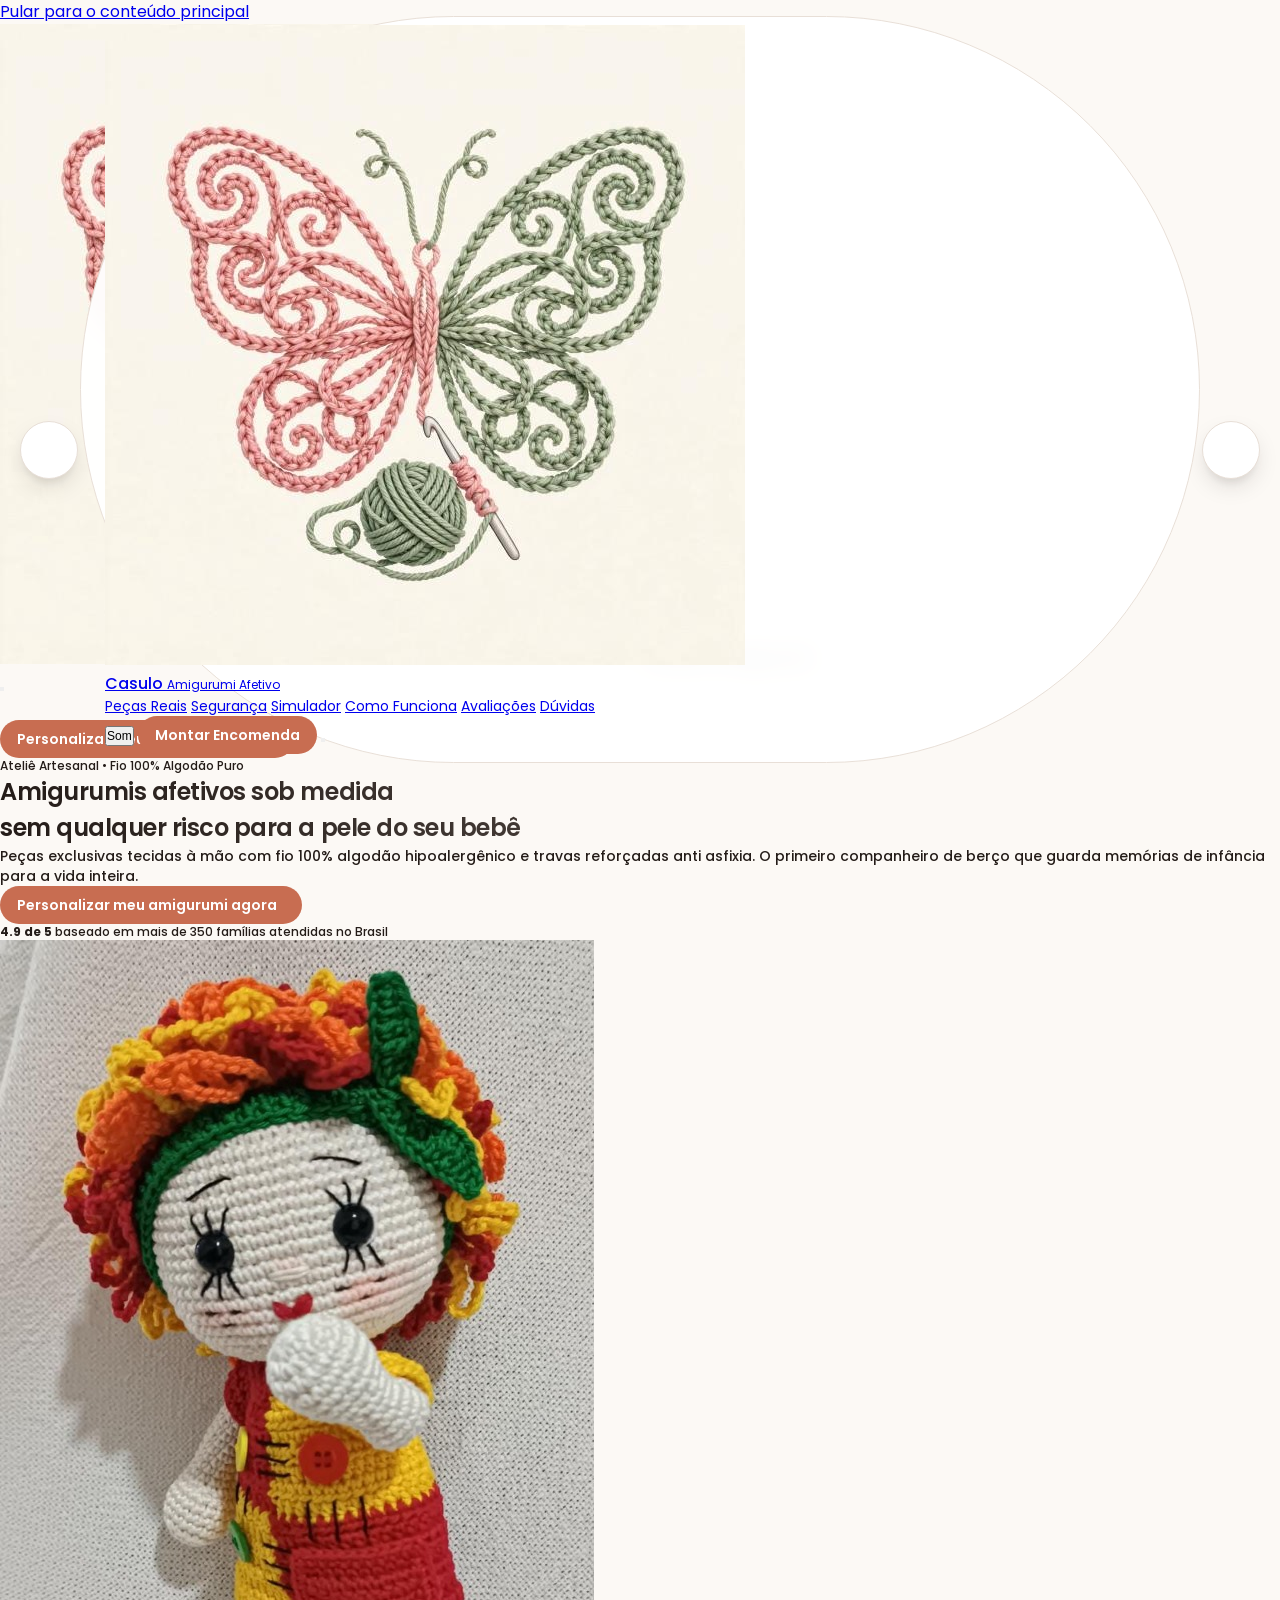
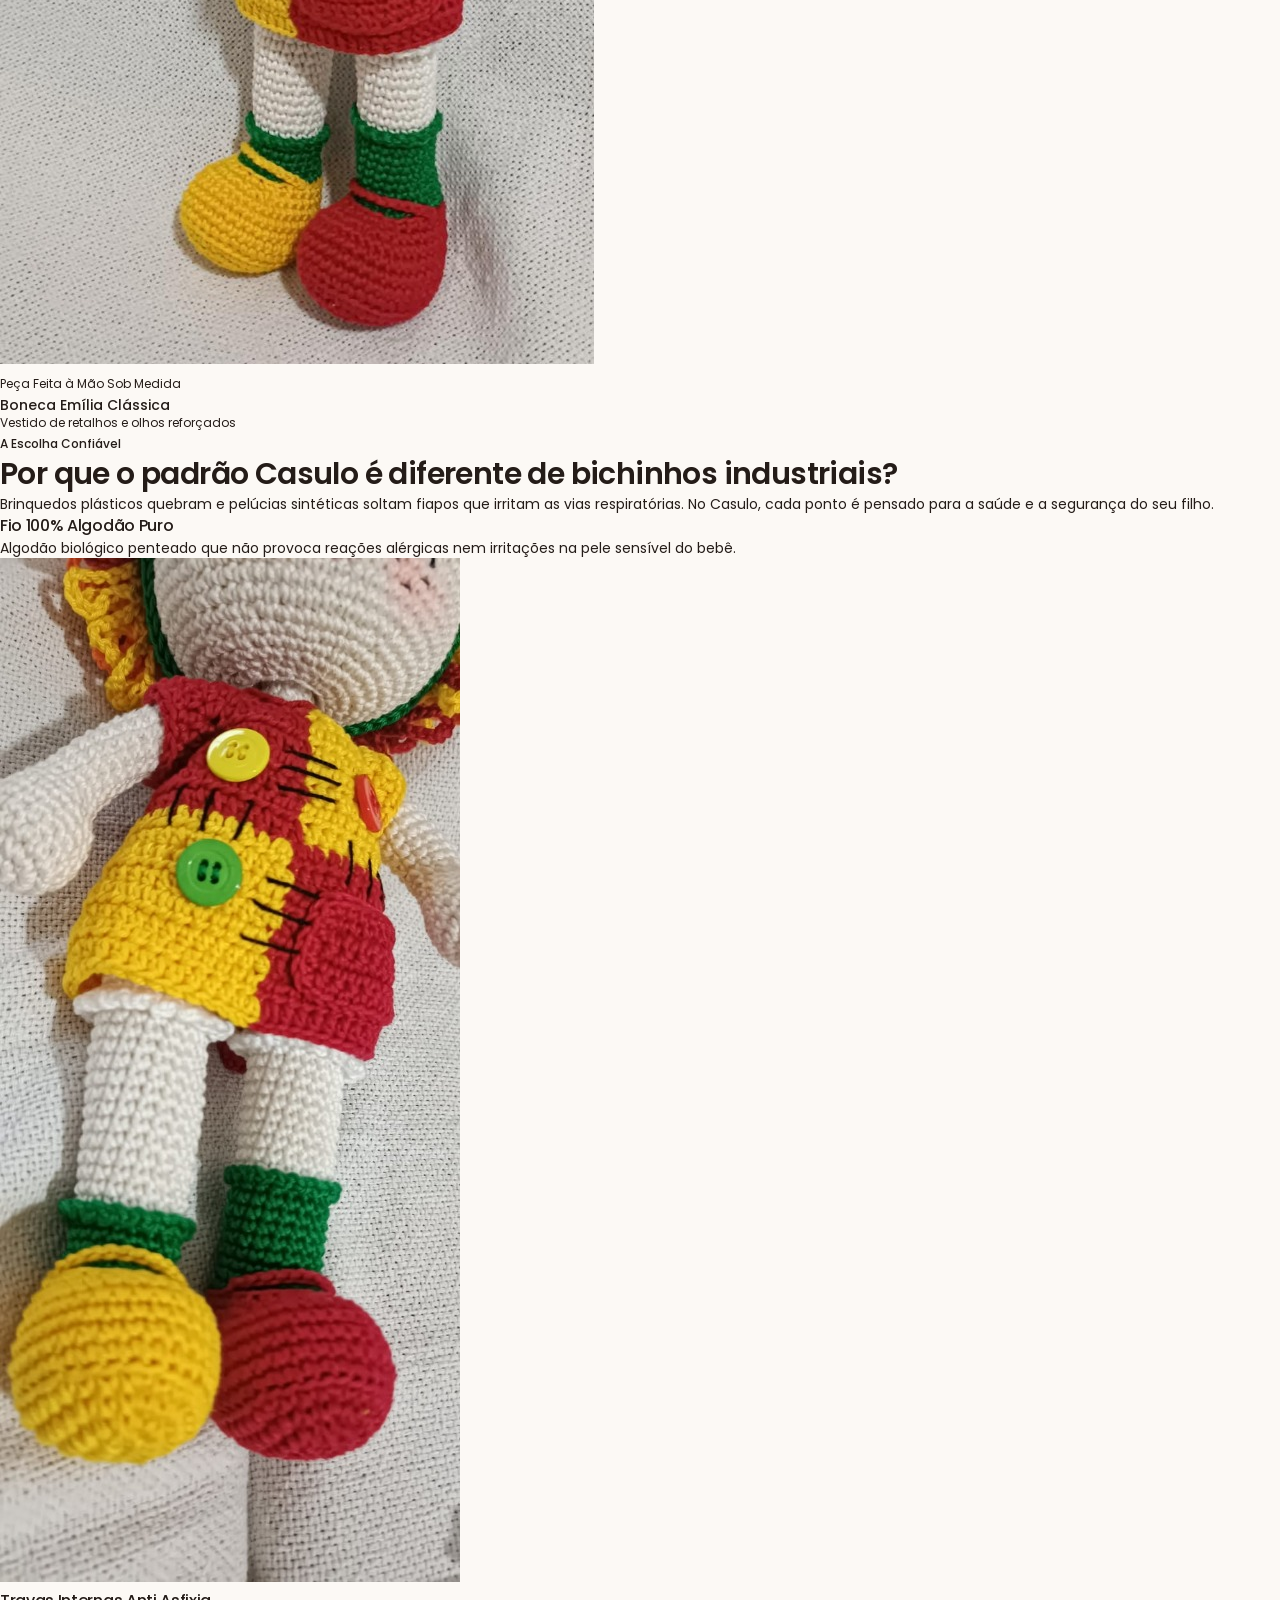
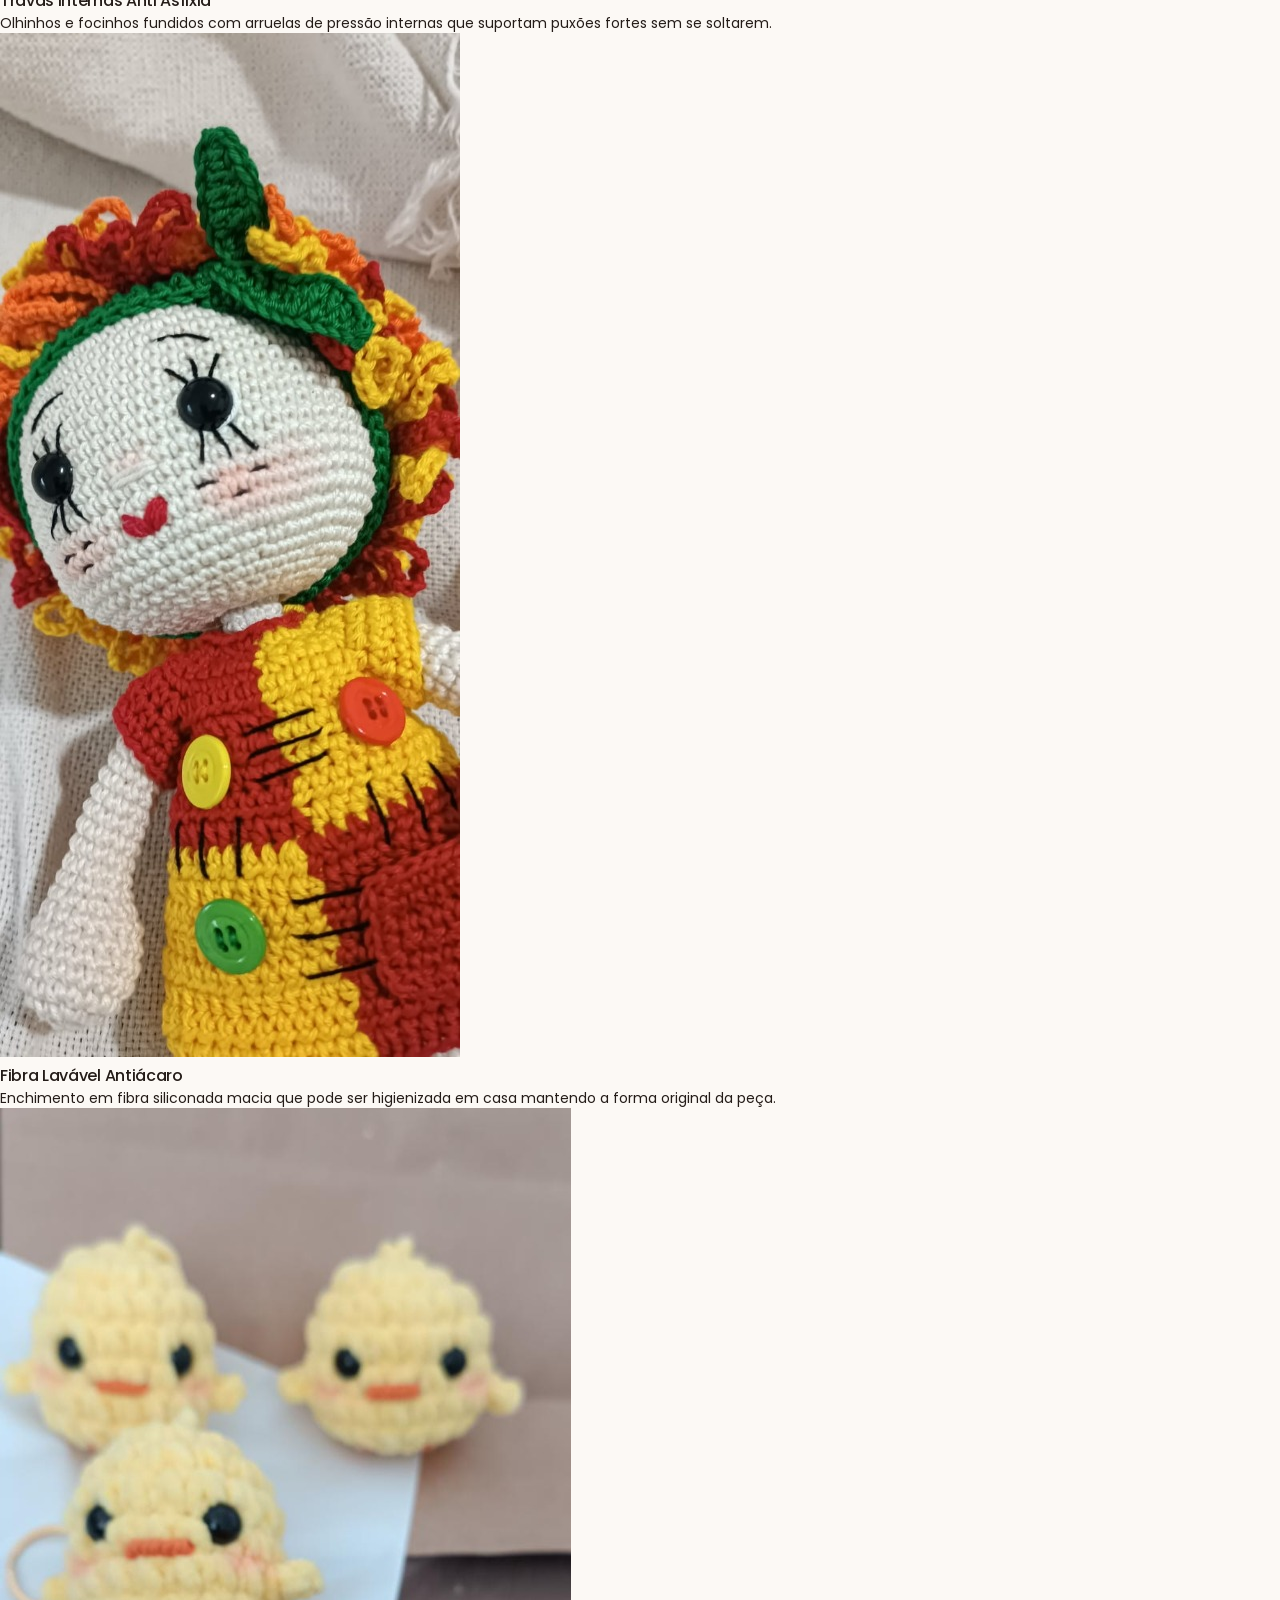
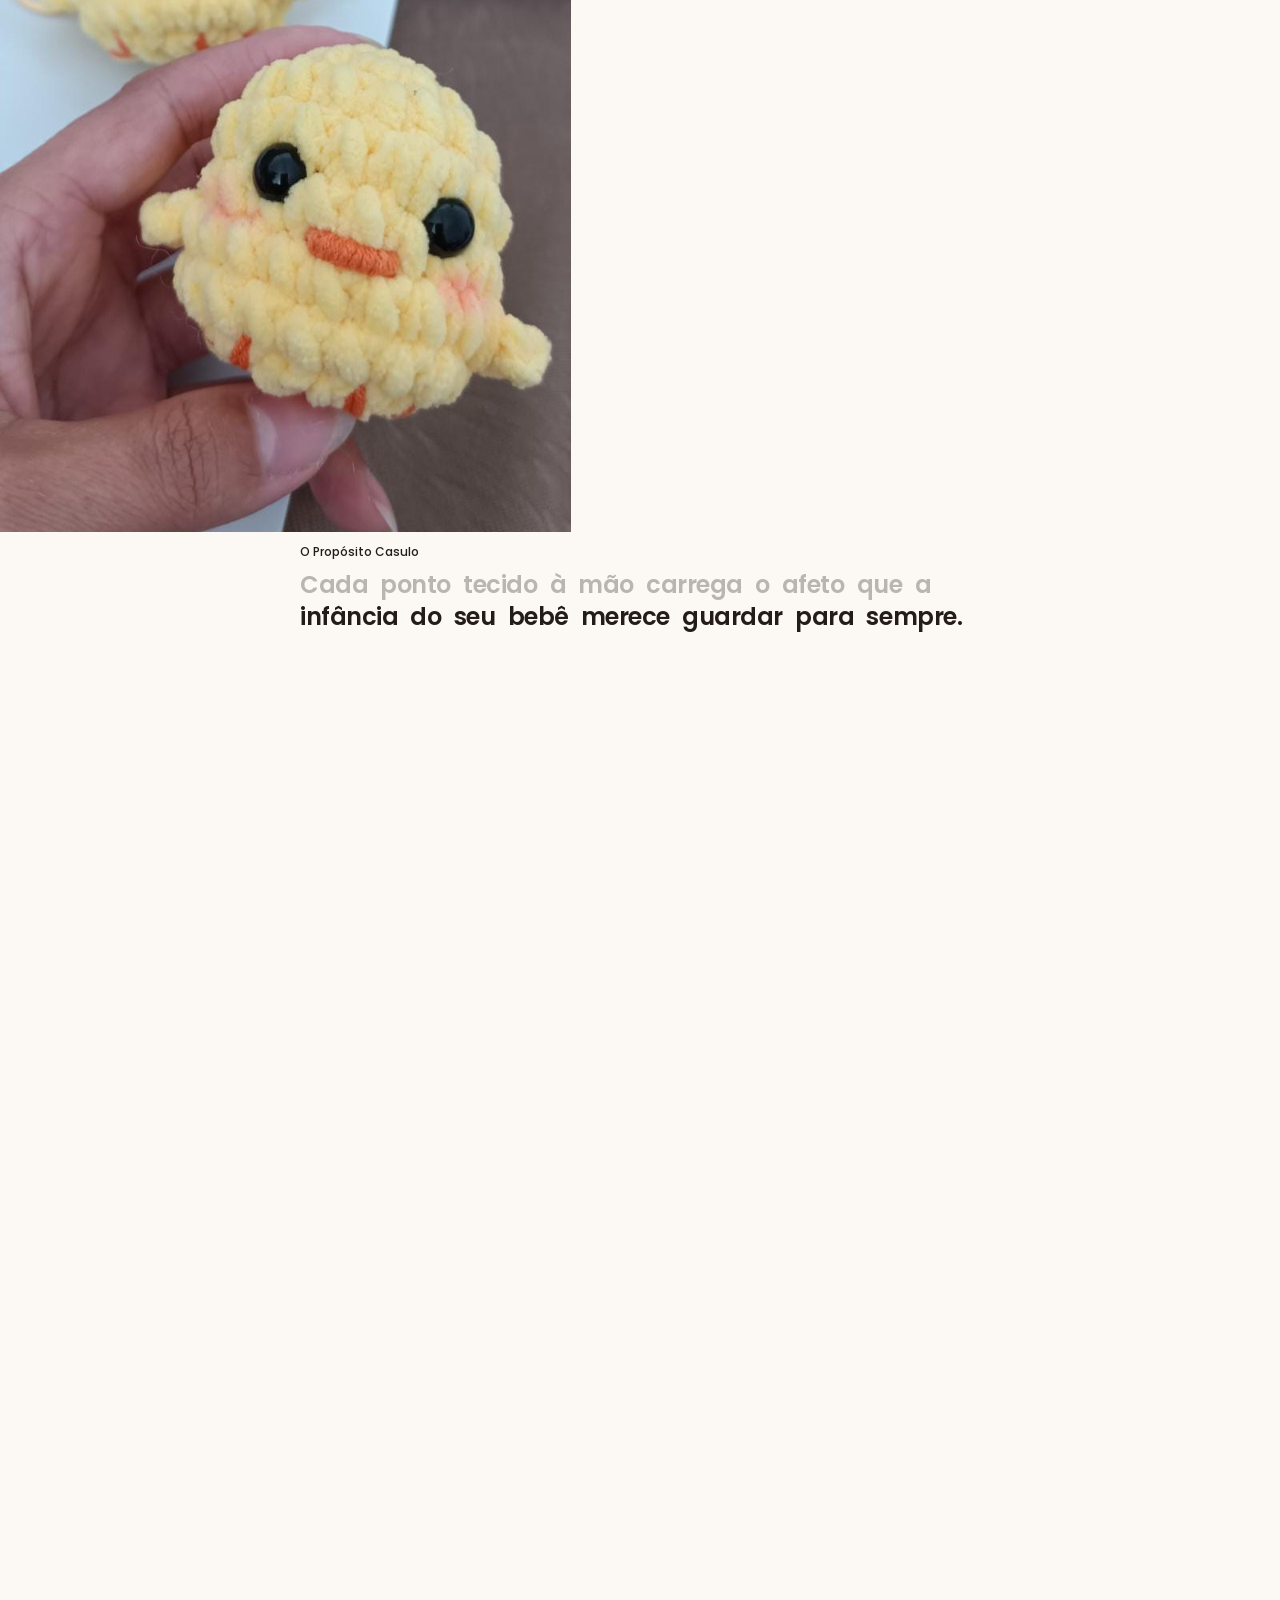
==== commit 62508770: "fix: otimizacao completa de responsividade mobile (simulador, modal de album, navbar, tipografia flu" ====
--- a/index.html
+++ b/index.html
@@ -1,8 +1,8 @@
 <!DOCTYPE html>
-<html lang="pt-BR">
+<html lang="pt-BR" class="scroll-smooth">
 <head>
   <meta charset="UTF-8">
-  <meta name="viewport" content="width=device-width, initial-scale=1.0">
+  <meta name="viewport" content="width=device-width, initial-scale=1.0, maximum-scale=5.0">
   <title>Casulo Amigurumi | Peças Afetivas Feitas à Mão com Fio Antialérgico</title>
   <meta name="description" content="Ateliê de amigurumis sob medida em fio 100% algodão hipoalergênico e travas reforçadas anti asfixia. Bonecas personalizadas, personagens e lembranças de maternidade.">
   <meta name="robots" content="index, follow">
@@ -113,18 +113,18 @@
   </a>
 
   <!-- ==========================================================================
-       B7. Barra de Navegação Flutuante com a Logo da Empresa
+       B7. Barra de Navegação Flutuante Responsiva
        ========================================================================== -->
   <header class="floating-navbar flex items-center justify-between">
     
-    <!-- Logo Brand com a Primeira Imagem Oficial -->
-    <a href="#" class="flex items-center gap-3 group" aria-label="Casulo Amigurumi Início">
-      <div class="w-10 h-10 rounded-full overflow-hidden border border-[#E8DFD7] shadow-sm flex-shrink-0 bg-white">
-        <img src="images/logo.jpg" alt="Logo Casulo Amigurumi - Borboleta em Crochê" class="w-full h-full object-cover">
-      </div>
-      <div>
-        <span class="title-3 text-stone-900 block leading-none font-semibold">Casulo</span>
-        <span class="caption-5 text-[#C86D51] block uppercase tracking-wider font-semibold mt-0.5">Amigurumi Afetivo</span>
+    <!-- Logo Brand -->
+    <a href="#" class="flex items-center gap-2.5 sm:gap-3 group min-w-0" aria-label="Casulo Amigurumi Início">
+      <div class="w-8 h-8 sm:w-10 sm:h-10 rounded-full overflow-hidden border border-[#E8DFD7] shadow-sm flex-shrink-0 bg-white">
+        <img src="images/logo.jpg" alt="Logo Casulo Amigurumi" class="w-full h-full object-cover">
+      </div>
+      <div class="min-w-0">
+        <span class="title-3 text-stone-900 block leading-none font-semibold text-sm sm:text-base truncate">Casulo</span>
+        <span class="caption-5 text-[#C86D51] block uppercase tracking-wider font-semibold text-[9px] sm:text-[10px] mt-0.5 truncate">Amigurumi Afetivo</span>
       </div>
     </a>
 
@@ -139,7 +139,7 @@
     </nav>
 
     <!-- Header Action & Audio Toggle -->
-    <div class="flex items-center gap-3">
+    <div class="flex items-center gap-2 sm:gap-3 shrink-0">
       <button id="soundToggleBtn" class="hidden sm:inline-flex items-center gap-1.5 caption-4 text-stone-600 hover:text-stone-900 py-1 px-2.5 rounded-full border border-stone-200 bg-white" title="Alternar efeitos sonoros sutis">
         <i class="ph ph-speaker-high text-xs"></i>
         <span id="soundLabel">Som</span>
@@ -156,7 +156,7 @@
     </div>
   </header>
 
-  <!-- Mobile Drawer Menu com Animação Escalonada -->
+  <!-- Mobile Drawer Menu -->
   <div id="mobileDrawerBackdrop" class="fixed inset-0 bg-stone-900/60 z-50 backdrop-blur-sm hidden transition-opacity"></div>
   <aside id="mobileDrawer" class="drawer-panel fixed top-0 right-0 w-4/5 max-w-sm h-full bg-[#FCF9F5] z-50 shadow-2xl p-6 flex flex-col justify-between transform translate-x-full" aria-label="Menu móvel">
     <div>
@@ -191,69 +191,68 @@
   <main id="main-content">
 
     <!-- ==========================================================================
-         A2 & B5. Hero Section (Headline, Subheadline, CTA Único, Prova e Imagem Real)
+         Hero Section (Responsividade 100% Fluida)
          ========================================================================== -->
-    <section class="pt-28 pb-16 sm:pt-36 sm:pb-24 px-4 sm:px-6 max-w-7xl mx-auto">
-      <div class="grid grid-cols-1 lg:grid-cols-12 gap-12 items-center">
+    <section class="pt-24 pb-12 sm:pt-36 sm:pb-24 px-3 sm:px-6 max-w-7xl mx-auto">
+      <div class="grid grid-cols-1 lg:grid-cols-12 gap-8 lg:gap-12 items-center">
         
         <!-- Coluna de Texto -->
-        <div class="lg:col-span-7 space-y-6 text-center lg:text-left">
+        <div class="lg:col-span-7 space-y-4 sm:space-y-6 text-center lg:text-left">
           
           <!-- Proof Signal Superior -->
-          <div class="inline-flex items-center gap-2 px-3 py-1 rounded-full bg-[#FDF5F2] border border-[#E8DFD7] text-[#C86D51] caption-3">
-            <i class="ph ph-sparkle text-sm"></i>
-            <span>Ateliê Artesanal • Fio 100% Algodão Puro</span>
-          </div>
-
-          <!-- Headline com Fórmula {Resultado} sem {Dor} e Gradiente de Texto #000000 -> #666666 -->
-          <h1 class="hero-heading-gradient heading-2 sm:heading-1 max-w-[680px] mx-auto lg:mx-0">
-            Amigurumis afetivos sob medida<br>
-            sem qualquer risco para a pele do seu bebê
+          <div class="inline-flex items-center gap-1.5 sm:gap-2 px-3 py-1 rounded-full bg-[#FDF5F2] border border-[#E8DFD7] text-[#C86D51] caption-4 sm:caption-3">
+            <i class="ph ph-sparkle text-sm shrink-0"></i>
+            <span class="truncate">Ateliê Artesanal • Fio 100% Algodão Puro</span>
+          </div>
+
+          <!-- Headline com Escala Fluida Responsiva -->
+          <h1 class="hero-heading-gradient text-2xl sm:text-4xl lg:heading-1 max-w-[680px] mx-auto lg:mx-0 font-semibold leading-[1.2]">
+            Amigurumis afetivos sob medida <br class="hidden sm:inline"> sem qualquer risco para a pele do seu bebê
           </h1>
 
-          <!-- Subheadline de 2 Frases Clarificando o Produto e Público (Max Width 680px) -->
-          <p class="body-2 text-stone-600 max-w-[680px] mx-auto lg:mx-0">
+          <!-- Subheadline -->
+          <p class="body-5 sm:body-2 text-stone-600 max-w-[680px] mx-auto lg:mx-0 leading-relaxed px-1">
             Peças exclusivas tecidas à mão com fio 100% algodão hipoalergênico e travas reforçadas anti asfixia.
             O primeiro companheiro de berço que guarda memórias de infância para a vida inteira.
           </p>
 
-          <!-- A4. Apenas UM Botão de Ação Primária Acima da Dobra -->
+          <!-- Ação Primária -->
           <div class="pt-2 flex flex-col sm:flex-row items-center justify-center lg:justify-start gap-4">
-            <a href="#simulador" class="button-md btn-primary-action px-6 py-3 w-full sm:w-auto">
+            <a href="#simulador" class="button-sm sm:button-md btn-primary-action px-6 py-3 w-full sm:w-auto shadow-md">
               <span>Personalizar meu amigurumi agora</span>
-              <i class="ph ph-arrow-right text-base"></i>
+              <i class="ph ph-arrow-right text-base shrink-0"></i>
             </a>
           </div>
 
           <!-- Indicador de Prova Social Imediato -->
-          <div class="pt-4 flex items-center justify-center lg:justify-start gap-3 border-t border-stone-200">
-            <div class="flex text-amber-500 text-sm">
+          <div class="pt-4 flex items-center justify-center lg:justify-start gap-2.5 sm:gap-3 border-t border-stone-200 flex-wrap">
+            <div class="flex text-amber-500 text-sm shrink-0">
               <i class="ph-bold ph-star"></i>
               <i class="ph-bold ph-star"></i>
               <i class="ph-bold ph-star"></i>
               <i class="ph-bold ph-star"></i>
               <i class="ph-bold ph-star"></i>
             </div>
-            <p class="caption-2 text-stone-600">
-              <strong class="font-semibold text-stone-900">4.9 de 5</strong> baseado em mais de 350 famílias atendidas em todo o Brasil
-            </p>
-          </div>
-
-        </div>
-
-        <!-- Coluna Visual com a Foto Real de Destaque (Boneca Emília Artesanal) -->
+            <p class="caption-4 sm:caption-2 text-stone-600 text-center sm:text-left">
+              <strong class="font-semibold text-stone-900">4.9 de 5</strong> baseado em mais de 350 famílias atendidas no Brasil
+            </p>
+          </div>
+
+        </div>
+
+        <!-- Coluna Visual com Imagem Real -->
         <div class="lg:col-span-5">
-          <div class="bg-white p-4 rounded-3xl border border-stone-200 shadow-sm max-w-md mx-auto">
-            <div class="rounded-lg overflow-hidden bg-stone-100 aspect-[4/5] relative cursor-pointer" onclick="openLightbox('images/emilia-pose.jpg', 'Boneca Emília Artesanal Sob Medida')">
+          <div class="bg-white p-3 sm:p-4 rounded-2xl sm:rounded-3xl border border-stone-200 shadow-sm max-w-sm sm:max-w-md mx-auto">
+            <div class="rounded-xl overflow-hidden bg-stone-100 aspect-[4/5] relative cursor-pointer group" onclick="openLightbox('images/emilia-pose.jpg', 'Boneca Emília Artesanal Sob Medida')">
               <img 
                 src="images/emilia-pose.jpg" 
                 alt="Boneca Emília em amigurumi tecida à mão pelo Ateliê Casulo"
-                class="w-full h-full object-cover transition-transform duration-500 hover:scale-105"
+                class="w-full h-full object-cover transition-transform duration-500 group-hover:scale-105"
               >
-              <div class="absolute bottom-4 left-4 right-4 bg-white/95 backdrop-blur-sm p-3.5 rounded-md border border-stone-200">
-                <span class="caption-3 text-[#C86D51] block uppercase tracking-wider">Peça Feita à Mão Sob Medida</span>
-                <p class="title-4 text-stone-900">Boneca Emília Clássica</p>
-                <p class="caption-2 text-stone-600">Vestido de retalhos, cabelos em lã e olhos reforçados</p>
+              <div class="absolute bottom-3 left-3 right-3 bg-white/95 backdrop-blur-sm p-3 rounded-lg border border-stone-200">
+                <span class="caption-5 text-[#C86D51] block uppercase tracking-wider font-semibold">Peça Feita à Mão Sob Medida</span>
+                <p class="title-4 text-stone-900 font-semibold truncate">Boneca Emília Clássica</p>
+                <p class="caption-5 text-stone-600 truncate">Vestido de retalhos e olhos reforçados</p>
               </div>
             </div>
           </div>
@@ -262,27 +261,27 @@
       </div>
     </section>
 
-    <!-- ==========================================================================
-         A2 #6. Problema e Solução com Fotos de Detalhes Reais
-         ========================================================================== -->
-    <section id="diferenciais" class="py-16 bg-white border-y border-stone-200 scroll-reveal">
+    <!-- ==========================================
+         Diferenciais de Segurança Infantil
+         ========================================== -->
+    <section id="diferenciais" class="py-12 sm:py-16 bg-white border-y border-stone-200 scroll-reveal">
       <div class="max-w-7xl mx-auto px-4 sm:px-6">
         
-        <div class="max-w-[680px] mx-auto text-center space-y-3 mb-12">
-          <span class="caption-3 text-[#C86D51] uppercase tracking-wider">A Escolha Confiável</span>
+        <div class="max-w-[680px] mx-auto text-center space-y-2 sm:space-y-3 mb-8 sm:mb-12">
+          <span class="caption-4 sm:caption-3 text-[#C86D51] uppercase tracking-wider font-semibold">A Escolha Confiável</span>
           <h2 class="heading-4 text-stone-900">Por que o padrão Casulo é diferente de bichinhos industriais?</h2>
-          <p class="body-5 text-stone-600">
+          <p class="body-6 sm:body-5 text-stone-600">
             Brinquedos plásticos quebram e pelúcias sintéticas soltam fiapos que irritam as vias respiratórias. No Casulo, cada ponto é pensado para a saúde e a segurança do seu filho.
           </p>
         </div>
 
-        <div class="grid grid-cols-1 md:grid-cols-3 gap-6">
+        <div class="grid grid-cols-1 md:grid-cols-3 gap-4 sm:gap-6">
           
-          <div class="p-6 rounded-2xl border border-stone-200 bg-[#FCF9F5] space-y-4">
+          <div class="p-4 sm:p-6 rounded-2xl border border-stone-200 bg-[#FCF9F5] space-y-3 sm:space-y-4">
             <div class="w-10 h-10 rounded-full bg-[#FDF5F2] text-[#C86D51] flex items-center justify-center text-lg">
               <i class="ph ph-shield-check"></i>
             </div>
-            <h3 class="title-2 text-stone-900">Fio 100% Algodão Puro</h3>
+            <h3 class="title-3 sm:title-2 text-stone-900">Fio 100% Algodão Puro</h3>
             <p class="body-6 text-stone-600">
               Algodão biológico penteado que não provoca reações alérgicas nem irritações na pele sensível do bebê.
             </p>
@@ -291,11 +290,11 @@
             </div>
           </div>
 
-          <div class="p-6 rounded-2xl border border-stone-200 bg-[#FCF9F5] space-y-4">
+          <div class="p-4 sm:p-6 rounded-2xl border border-stone-200 bg-[#FCF9F5] space-y-3 sm:space-y-4">
             <div class="w-10 h-10 rounded-full bg-[#FEF9F0] text-[#E5A852] flex items-center justify-center text-lg">
               <i class="ph ph-lock-key"></i>
             </div>
-            <h3 class="title-2 text-stone-900">Travas Internas Anti Asfixia</h3>
+            <h3 class="title-3 sm:title-2 text-stone-900">Travas Internas Anti Asfixia</h3>
             <p class="body-6 text-stone-600">
               Olhinhos e focinhos fundidos com arruelas de pressão internas que suportam puxões fortes sem se soltarem.
             </p>
@@ -304,11 +303,11 @@
             </div>
           </div>
 
-          <div class="p-6 rounded-2xl border border-stone-200 bg-[#FCF9F5] space-y-4">
+          <div class="p-4 sm:p-6 rounded-2xl border border-stone-200 bg-[#FCF9F5] space-y-3 sm:space-y-4">
             <div class="w-10 h-10 rounded-full bg-[#F0F6F2] text-[#7A9A82] flex items-center justify-center text-lg">
               <i class="ph ph-heart"></i>
             </div>
-            <h3 class="title-2 text-stone-900">Fibra Lavável Antiácaro</h3>
+            <h3 class="title-3 sm:title-2 text-stone-900">Fibra Lavável Antiácaro</h3>
             <p class="body-6 text-stone-600">
               Enchimento em fibra siliconada macia que pode ser higienizada em casa mantendo a forma original da peça.
             </p>
@@ -322,13 +321,13 @@
       </div>
     </section>
 
-    <!-- ==========================================================================
-         B11. Tagline Reveal Section (MANDATÓRIO)
-         ========================================================================== -->
-    <section class="py-24 bg-white border-b border-stone-200 text-center px-4">
+    <!-- ==========================================
+         B11. Tagline Reveal Section
+         ========================================== -->
+    <section class="py-16 sm:py-24 bg-white border-b border-stone-200 text-center px-4">
       <div class="tagline-container">
-        <span class="caption-3 text-[#C86D51] uppercase tracking-wider block mb-4">O Propósito Casulo</span>
-        <h2 id="taglineRevealText" class="heading-3 sm:heading-2 text-stone-900 leading-tight">
+        <span class="caption-4 sm:caption-3 text-[#C86D51] uppercase tracking-wider block mb-3 sm:mb-4 font-semibold">O Propósito Casulo</span>
+        <h2 id="taglineRevealText" class="text-xl sm:text-2xl md:heading-3 lg:heading-2 text-stone-900 leading-snug">
           <span class="tagline-word">Cada</span>
           <span class="tagline-word">ponto</span>
           <span class="tagline-word">tecido</span>
@@ -351,63 +350,60 @@
       </div>
     </section>
 
-    <!-- ==========================================================================
-         GALERIA DE CRIAÇÕES REAIS (Fotos dos Produtos Enviadas pelo Usuário)
-         ========================================================================== -->
-    <section id="galeria" class="py-20 px-4 sm:px-6 max-w-7xl mx-auto scroll-reveal">
+    <!-- ==========================================
+         GALERIA DE CRIAÇÕES REAIS
+         ========================================== -->
+    <section id="galeria" class="py-12 sm:py-20 px-3 sm:px-6 max-w-7xl mx-auto scroll-reveal">
       
-      <div class="max-w-[680px] mx-auto text-center space-y-3 mb-12">
-        <span class="caption-3 text-[#C86D51] uppercase tracking-wider">Acervo do Ateliê</span>
+      <div class="max-w-[680px] mx-auto text-center space-y-2 sm:space-y-3 mb-8 sm:mb-12">
+        <span class="caption-4 sm:caption-3 text-[#C86D51] uppercase tracking-wider font-semibold">Acervo do Ateliê</span>
         <h2 class="heading-4 text-stone-900">Conheça nossas criações reais feitas à mão</h2>
-        <p class="body-5 text-stone-600">
+        <p class="body-6 sm:body-5 text-stone-600">
           Peças tecidas com paciência e dedicação máxima para presentear ou decorar momentos inesquecíveis.
         </p>
       </div>
 
-      <!-- ==========================================================================
-           DESTAQUE INTERATIVO: ÁLBUM DIGITAL DE BONECAS (38 PEÇAS)
-           ========================================================================== -->
-      <div class="album-hero-banner p-6 sm:p-8 md:p-10 mb-16 bg-white border border-stone-200 rounded-3xl">
-        <div class="grid grid-cols-1 lg:grid-cols-12 gap-8 items-center">
+      <!-- DESTAQUE INTERATIVO: ÁLBUM DIGITAL DE BONECAS -->
+      <div class="album-hero-banner p-4 sm:p-8 md:p-10 mb-10 sm:mb-16 bg-white border border-stone-200 rounded-2xl sm:rounded-3xl">
+        <div class="grid grid-cols-1 lg:grid-cols-12 gap-6 sm:gap-8 items-center">
           
-          <!-- Capa Visual do Álbum com Efeito Livro -->
+          <!-- Capa Visual do Álbum -->
           <div class="lg:col-span-5 flex justify-center">
-            <div class="relative cursor-pointer group max-w-sm w-full" onclick="openDollAlbum(0)">
-              <div class="aspect-[3/4] rounded-2xl overflow-hidden shadow-xl border-4 border-white bg-stone-100 relative transform transition-transform duration-500 group-hover:-translate-y-1 group-hover:shadow-2xl">
+            <div class="relative cursor-pointer group max-w-xs sm:max-w-sm w-full" onclick="openDollAlbum(0)">
+              <div class="aspect-[3/4] rounded-2xl overflow-hidden shadow-xl border-2 sm:border-4 border-white bg-stone-100 relative transform transition-transform duration-500 group-hover:-translate-y-1 group-hover:shadow-2xl">
                 <img src="images/bonecas/boneca-01.jpg" alt="Capa do Álbum de Bonecas Casulo" class="w-full h-full object-cover">
                 
-                <!-- Selo de Livro / Catálogo -->
-                <div class="absolute inset-0 bg-stone-900/35 flex flex-col justify-between p-6 transition-colors group-hover:bg-stone-900/25">
+                <div class="absolute inset-0 bg-stone-900/35 flex flex-col justify-between p-4 sm:p-6 transition-colors group-hover:bg-stone-900/25">
                   <div class="flex items-center justify-between">
-                    <span class="caption-4 bg-[#C86D51] text-white px-3 py-1 rounded-full font-semibold uppercase tracking-wider shadow">
+                    <span class="caption-5 sm:caption-4 bg-[#C86D51] text-white px-2.5 py-0.5 sm:px-3 sm:py-1 rounded-full font-semibold uppercase tracking-wider shadow">
                       Edição Oficial
                     </span>
-                    <span class="w-10 h-10 rounded-full bg-white/90 backdrop-blur-sm flex items-center justify-center text-stone-900 shadow">
-                      <i class="ph ph-book-open text-xl"></i>
+                    <span class="w-8 h-8 sm:w-10 sm:h-10 rounded-full bg-white/90 backdrop-blur-sm flex items-center justify-center text-stone-900 shadow">
+                      <i class="ph ph-book-open text-base sm:text-xl"></i>
                     </span>
                   </div>
 
-                  <div class="space-y-1 text-white text-left">
-                    <span class="caption-4 block text-stone-200">Catálogo do Ateliê</span>
-                    <h3 class="title-2 text-white font-semibold">Álbum de Bonecas</h3>
-                    <p class="caption-3 text-stone-200">38 Modelos Exclusivos</p>
+                  <div class="space-y-0.5 sm:space-y-1 text-white text-left">
+                    <span class="caption-5 sm:caption-4 block text-stone-200">Catálogo do Ateliê</span>
+                    <h3 class="title-3 sm:title-2 text-white font-semibold">Álbum de Bonecas</h3>
+                    <p class="caption-4 sm:caption-3 text-stone-200">38 Modelos Exclusivos</p>
                   </div>
                 </div>
               </div>
 
               <!-- Mini cards flutuantes de prévia -->
-              <div class="absolute -bottom-3 -right-3 bg-white p-2.5 rounded-xl border border-stone-200 shadow-md flex items-center gap-2">
-                <img src="images/bonecas/boneca-02.jpg" alt="Miniatura 2" class="w-9 h-9 rounded-lg object-cover">
-                <img src="images/bonecas/boneca-03.jpg" alt="Miniatura 3" class="w-9 h-9 rounded-lg object-cover">
-                <img src="images/bonecas/boneca-04.jpg" alt="Miniatura 4" class="w-9 h-9 rounded-lg object-cover">
-                <span class="caption-4 font-bold text-[#C86D51] pl-1">+34</span>
-              </div>
-            </div>
-          </div>
-
-          <!-- Conteúdo e Chamada para Abertura -->
-          <div class="lg:col-span-7 space-y-5 text-left">
-            <div class="inline-flex items-center gap-2 px-3 py-1 rounded-full bg-[#FDF5F2] border border-[#C86D51]/30 text-[#C86D51] caption-3 font-semibold">
+              <div class="absolute bottom-2 right-2 sm:-bottom-3 sm:-right-3 bg-white p-2 rounded-xl border border-stone-200 shadow-md flex items-center gap-1.5 sm:gap-2">
+                <img src="images/bonecas/boneca-02.jpg" alt="Miniatura 2" class="w-7 h-7 sm:w-9 sm:h-9 rounded-lg object-cover">
+                <img src="images/bonecas/boneca-03.jpg" alt="Miniatura 3" class="w-7 h-7 sm:w-9 sm:h-9 rounded-lg object-cover">
+                <img src="images/bonecas/boneca-04.jpg" alt="Miniatura 4" class="w-7 h-7 sm:w-9 sm:h-9 rounded-lg object-cover">
+                <span class="caption-4 font-bold text-[#C86D51] pl-0.5 sm:pl-1">+34</span>
+              </div>
+            </div>
+          </div>
+
+          <!-- Conteúdo -->
+          <div class="lg:col-span-7 space-y-3 sm:space-y-5 text-left">
+            <div class="inline-flex items-center gap-1.5 px-3 py-1 rounded-full bg-[#FDF5F2] border border-[#C86D51]/30 text-[#C86D51] caption-4 sm:caption-3 font-semibold">
               <i class="ph ph-sparkle"></i> Catálogo Interativo Completo
             </div>
 
@@ -415,28 +411,28 @@
               Folheie nosso Álbum de Bonecas página a página
             </h3>
 
-            <p class="body-5 text-stone-600 leading-relaxed">
+            <p class="body-6 sm:body-5 text-stone-600 leading-relaxed">
               Criamos uma experiência digital onde você pode folhear todas as 38 bonecas reais produzidas pelo ateliê. Cada página apresenta a foto ampliada, altura em centímetros, tipo de fio de algodão hipoalergênico, detalhes artesanais e o valor estimado.
             </p>
 
-            <ul class="space-y-2.5 py-1">
-              <li class="flex items-center gap-2.5 body-6 text-stone-700">
-                <i class="ph ph-check-circle-fill text-[#C86D51] text-base flex-shrink-0"></i>
-                <span>Navegação suave por setas laterais, toque no celular ou teclado</span>
+            <ul class="space-y-2 py-1">
+              <li class="flex items-center gap-2 body-6 text-stone-700 text-xs sm:text-sm">
+                <i class="ph ph-check-circle-fill text-[#C86D51] text-base shrink-0"></i>
+                <span>Navegação suave por toque no celular, setas ou teclado</span>
               </li>
-              <li class="flex items-center gap-2.5 body-6 text-stone-700">
-                <i class="ph ph-check-circle-fill text-[#C86D51] text-base flex-shrink-0"></i>
-                <span>Navegue livremente apenas para apreciar as criações, sem compromisso</span>
+              <li class="flex items-center gap-2 body-6 text-stone-700 text-xs sm:text-sm">
+                <i class="ph ph-check-circle-fill text-[#C86D51] text-base shrink-0"></i>
+                <span>Aprecie livremente sem compromisso de compra</span>
               </li>
-              <li class="flex items-center gap-2.5 body-6 text-stone-700">
-                <i class="ph ph-check-circle-fill text-[#C86D51] text-base flex-shrink-0"></i>
-                <span>Selecione a boneca desejada para encomendar direto no WhatsApp</span>
+              <li class="flex items-center gap-2 body-6 text-stone-700 text-xs sm:text-sm">
+                <i class="ph ph-check-circle-fill text-[#C86D51] text-base shrink-0"></i>
+                <span>Selecione a boneca desejada para encomendar no WhatsApp</span>
               </li>
             </ul>
 
-            <div class="pt-2 flex flex-col sm:flex-row items-center gap-4">
-              <button onclick="openDollAlbum(0)" class="w-full sm:w-auto button-md btn-primary-action inline-flex items-center justify-center gap-2 shadow-md">
-                <i class="ph ph-book-open text-xl"></i>
+            <div class="pt-2 flex flex-col sm:flex-row items-center gap-3 sm:gap-4">
+              <button onclick="openDollAlbum(0)" class="w-full sm:w-auto button-sm sm:button-md btn-primary-action inline-flex items-center justify-center gap-2 shadow-md">
+                <i class="ph ph-book-open text-lg sm:text-xl"></i>
                 <span>Abrir Álbum Digital (38 Peças)</span>
               </button>
               <span class="caption-4 text-stone-500 text-center sm:text-left">
@@ -448,23 +444,24 @@
         </div>
       </div>
 
-      <div class="grid grid-cols-1 sm:grid-cols-2 lg:grid-cols-3 gap-8">
+      <!-- Grid de Destaques da Galeria -->
+      <div class="grid grid-cols-1 sm:grid-cols-2 lg:grid-cols-3 gap-4 sm:gap-8">
         
-        <!-- Card 1: Boneca Emília Corpo Inteiro -->
+        <!-- Card 1: Boneca Emília -->
         <article class="product-showcase-card flex flex-col justify-between">
           <div class="image-frame aspect-[3/4] bg-stone-100 cursor-pointer" onclick="openLightbox('images/emilia-corpo-inteiro.jpg', 'Boneca Emília Artesanal')">
             <img src="images/emilia-corpo-inteiro.jpg" alt="Boneca Emília corpo inteiro em amigurumi" class="w-full h-full object-cover">
-            <span class="caption-4 absolute top-3 left-3 bg-white/95 px-3 py-1 rounded-full text-stone-900 font-semibold border border-stone-200 shadow-sm">
+            <span class="caption-5 sm:caption-4 absolute top-3 left-3 bg-white/95 px-2.5 py-0.5 rounded-full text-stone-900 font-semibold border border-stone-200 shadow-sm">
               Boneca Clássica
             </span>
           </div>
-          <div class="p-5 space-y-2">
+          <div class="p-4 sm:p-5 space-y-1.5 sm:space-y-2">
             <h3 class="title-3 text-stone-900">Boneca Emília em Crochê</h3>
-            <p class="body-6 text-stone-600">
+            <p class="body-6 text-stone-600 text-xs sm:text-sm">
               Vestidinho de retalhos com botões aplicados, sapatos contrastantes e cabelinho em lã colorida. Articulada e super macia.
             </p>
-            <div class="pt-3 border-t border-stone-100 flex items-center justify-between">
-              <span class="caption-3 text-[#C86D51]">A partir de R$ 140</span>
+            <div class="pt-2.5 border-t border-stone-100 flex items-center justify-between">
+              <span class="caption-4 sm:caption-3 text-[#C86D51] font-semibold">A partir de R$ 140</span>
               <a href="#simulador" class="button-Xsm btn-primary-action">
                 Encomendar
               </a>
@@ -476,17 +473,17 @@
         <article class="product-showcase-card flex flex-col justify-between">
           <div class="image-frame aspect-[3/4] bg-stone-100 cursor-pointer" onclick="openLightbox('images/hello-kitty.jpg', 'Hello Kitty em Amigurumi')">
             <img src="images/hello-kitty.jpg" alt="Hello Kitty em amigurumi com laço vermelho" class="w-full h-full object-cover">
-            <span class="caption-4 absolute top-3 left-3 bg-white/95 px-3 py-1 rounded-full text-stone-900 font-semibold border border-stone-200 shadow-sm">
+            <span class="caption-5 sm:caption-4 absolute top-3 left-3 bg-white/95 px-2.5 py-0.5 rounded-full text-stone-900 font-semibold border border-stone-200 shadow-sm">
               Personagens
             </span>
           </div>
-          <div class="p-5 space-y-2">
+          <div class="p-4 sm:p-5 space-y-1.5 sm:space-y-2">
             <h3 class="title-3 text-stone-900">Hello Kitty Clássica</h3>
-            <p class="body-6 text-stone-600">
+            <p class="body-6 text-stone-600 text-xs sm:text-sm">
               Tecida em fio de algodão puro, com macacãozinho vermelho, bigodinhos bordados e o icônico laço vermelho em relevo.
             </p>
-            <div class="pt-3 border-t border-stone-100 flex items-center justify-between">
-              <span class="caption-3 text-[#C86D51]">A partir de R$ 110</span>
+            <div class="pt-2.5 border-t border-stone-100 flex items-center justify-between">
+              <span class="caption-4 sm:caption-3 text-[#C86D51] font-semibold">A partir de R$ 110</span>
               <a href="#simulador" class="button-Xsm btn-primary-action">
                 Encomendar
               </a>
@@ -498,17 +495,17 @@
         <article class="product-showcase-card flex flex-col justify-between">
           <div class="image-frame aspect-[3/4] bg-stone-100 cursor-pointer" onclick="openLightbox('images/my-melody.jpg', 'My Melody em Amigurumi')">
             <img src="images/my-melody.jpg" alt="My Melody em amigurumi com touca rosa" class="w-full h-full object-cover">
-            <span class="caption-4 absolute top-3 left-3 bg-white/95 px-3 py-1 rounded-full text-stone-900 font-semibold border border-stone-200 shadow-sm">
+            <span class="caption-5 sm:caption-4 absolute top-3 left-3 bg-white/95 px-2.5 py-0.5 rounded-full text-stone-900 font-semibold border border-stone-200 shadow-sm">
               Personagens
             </span>
           </div>
-          <div class="p-5 space-y-2">
+          <div class="p-4 sm:p-5 space-y-1.5 sm:space-y-2">
             <h3 class="title-3 text-stone-900">My Melody Fofinha</h3>
-            <p class="body-6 text-stone-600">
+            <p class="body-6 text-stone-600 text-xs sm:text-sm">
               Orelhinhas longas com touca rosa, laço amarelo e patinhas bordadas em tom rosé. Uma doçura para quartos e colecionadores.
             </p>
-            <div class="pt-3 border-t border-stone-100 flex items-center justify-between">
-              <span class="caption-3 text-[#C86D51]">A partir de R$ 110</span>
+            <div class="pt-2.5 border-t border-stone-100 flex items-center justify-between">
+              <span class="caption-4 sm:caption-3 text-[#C86D51] font-semibold">A partir de R$ 110</span>
               <a href="#simulador" class="button-Xsm btn-primary-action">
                 Encomendar
               </a>
@@ -520,17 +517,17 @@
         <article class="product-showcase-card flex flex-col justify-between">
           <div class="image-frame aspect-[3/4] bg-stone-100 cursor-pointer" onclick="openLightbox('images/kuromi.jpg', 'Kuromi em Amigurumi')">
             <img src="images/kuromi.jpg" alt="Kuromi em amigurumi com capuz preto e caveirinha rosa" class="w-full h-full object-cover">
-            <span class="caption-4 absolute top-3 left-3 bg-white/95 px-3 py-1 rounded-full text-stone-900 font-semibold border border-stone-200 shadow-sm">
+            <span class="caption-5 sm:caption-4 absolute top-3 left-3 bg-white/95 px-2.5 py-0.5 rounded-full text-stone-900 font-semibold border border-stone-200 shadow-sm">
               Personagens
             </span>
           </div>
-          <div class="p-5 space-y-2">
+          <div class="p-4 sm:p-5 space-y-1.5 sm:space-y-2">
             <h3 class="title-3 text-stone-900">Kuromi Colecionável</h3>
-            <p class="body-6 text-stone-600">
+            <p class="body-6 text-stone-600 text-xs sm:text-sm">
               Touca preta de bobo da corte com caveirinha rosa em relevo, gola de pompons e cauda característica. Acabamento impecável.
             </p>
-            <div class="pt-3 border-t border-stone-100 flex items-center justify-between">
-              <span class="caption-3 text-[#C86D51]">A partir de R$ 110</span>
+            <div class="pt-2.5 border-t border-stone-100 flex items-center justify-between">
+              <span class="caption-4 sm:caption-3 text-[#C86D51] font-semibold">A partir de R$ 110</span>
               <a href="#simulador" class="button-Xsm btn-primary-action">
                 Encomendar
               </a>
@@ -542,17 +539,17 @@
         <article class="product-showcase-card flex flex-col justify-between">
           <div class="image-frame aspect-[3/4] bg-stone-100 cursor-pointer" onclick="openLightbox('images/pintinho-chaveiro.jpg', 'Chaveiro Pintinho de Pelúcia')">
             <img src="images/pintinho-chaveiro.jpg" alt="Chaveiro de pintinho em fio pelúcia super macio" class="w-full h-full object-cover">
-            <span class="caption-4 absolute top-3 left-3 bg-white/95 px-3 py-1 rounded-full text-stone-900 font-semibold border border-stone-200 shadow-sm">
+            <span class="caption-5 sm:caption-4 absolute top-3 left-3 bg-white/95 px-2.5 py-0.5 rounded-full text-stone-900 font-semibold border border-stone-200 shadow-sm">
               Minis & Chaveiros
             </span>
           </div>
-          <div class="p-5 space-y-2">
+          <div class="p-4 sm:p-5 space-y-1.5 sm:space-y-2">
             <h3 class="title-3 text-stone-900">Chaveiro Pintinho Amigurumi</h3>
-            <p class="body-6 text-stone-600">
+            <p class="body-6 text-stone-600 text-xs sm:text-sm">
               Confeccionado em fio de pelúcia ultrassuave com blush nas bochechas e argola reforçada. Ideal para lembrancinhas de batizado e mochilas.
             </p>
-            <div class="pt-3 border-t border-stone-100 flex items-center justify-between">
-              <span class="caption-3 text-[#C86D51]">A partir de R$ 45</span>
+            <div class="pt-2.5 border-t border-stone-100 flex items-center justify-between">
+              <span class="caption-4 sm:caption-3 text-[#C86D51] font-semibold">A partir de R$ 45</span>
               <a href="#simulador" class="button-Xsm btn-primary-action">
                 Encomendar
               </a>
@@ -564,17 +561,17 @@
         <article class="product-showcase-card flex flex-col justify-between">
           <div class="image-frame aspect-[3/4] bg-stone-100 cursor-pointer" onclick="openLightbox('images/emilia-rosto.jpg', 'Detalhe do acabamento feito à mão')">
             <img src="images/emilia-rosto.jpg" alt="Close no rosto da boneca mostrando a perfeição dos pontos" class="w-full h-full object-cover">
-            <span class="caption-4 absolute top-3 left-3 bg-white/95 px-3 py-1 rounded-full text-stone-900 font-semibold border border-stone-200 shadow-sm">
+            <span class="caption-5 sm:caption-4 absolute top-3 left-3 bg-white/95 px-2.5 py-0.5 rounded-full text-stone-900 font-semibold border border-stone-200 shadow-sm">
               Acabamento
             </span>
           </div>
-          <div class="p-5 space-y-2">
+          <div class="p-4 sm:p-5 space-y-1.5 sm:space-y-2">
             <h3 class="title-3 text-stone-900">Riqueza em Cada Ponto</h3>
-            <p class="body-6 text-stone-600">
+            <p class="body-6 text-stone-600 text-xs sm:text-sm">
               Bordados faciais delicados, bochechas coradas com pigmento não tóxico e olhos com travas internas que garantem durabilidade de gerações.
             </p>
-            <div class="pt-3 border-t border-stone-100 flex items-center justify-between">
-              <span class="caption-3 text-[#C86D51]">Padrão Casulo</span>
+            <div class="pt-2.5 border-t border-stone-100 flex items-center justify-between">
+              <span class="caption-4 sm:caption-3 text-[#C86D51] font-semibold">Padrão Casulo</span>
               <a href="#diferenciais" class="button-Xsm btn-secondary-action">
                 Ver Segurança
               </a>
@@ -588,109 +585,110 @@
 
     <!-- ==========================================================================
          SIMULADOR INTERATIVO "MONTE SEU CASULO"
+         (100% RESPONSIVO, SEM VARIÁVEIS QUEBRADAS)
          ========================================================================== -->
-    <section class="section" id="simulador" aria-labelledby="sim-title">
-      <div class="wrap">
+    <section class="py-12 sm:py-20 bg-stone-100/60 border-y border-stone-200" id="simulador" aria-labelledby="sim-title">
+      <div class="max-w-7xl mx-auto px-3 sm:px-6">
         
-        <div class="section-head" style="text-align:center;max-width:720px;margin:0 auto 48px;">
-          <span style="font-size:12px;font-weight:600;text-transform:uppercase;color:var(--p-accent);letter-spacing:0.15em;">
+        <div class="text-center max-w-2xl mx-auto mb-8 sm:mb-12">
+          <span class="caption-4 sm:caption-3 text-[#C86D51] uppercase tracking-wider font-semibold">
             Personalização Exclusiva
           </span>
-          <h2 id="sim-title" style="font-size:clamp(1.8rem, 3.5vw, 2.8rem);margin-top:8px;">
+          <h2 id="sim-title" class="heading-4 sm:heading-3 text-stone-900 mt-2 mb-2 sm:mb-3">
             Monte a sua peça dos sonhos em minutos
           </h2>
-          <p style="color:var(--p-muted);font-size:1.05rem;line-height:1.6;margin-top:10px;">
+          <p class="body-6 sm:body-5 text-stone-600">
             Selecione a categoria, tamanho e paleta. O cálculo de estimativa é feito em tempo real para enviar o briefing completo para o nosso WhatsApp com um clique.
           </p>
         </div>
 
-        <div class="grid" style="align-items:start;">
+        <div class="grid grid-cols-1 lg:grid-cols-12 gap-6 sm:gap-8 items-start">
           
           <!-- Controles (Esquerda) -->
-          <div class="span-7" style="display:flex;flex-direction:column;gap:24px;">
+          <div class="lg:col-span-7 space-y-4 sm:space-y-6">
             
             <!-- Etapa 1: Categoria -->
-            <div style="background:var(--p-surface);padding:24px;border-radius:16px;">
-              <span style="font-size:11px;font-weight:600;text-transform:uppercase;color:var(--p-accent);">Passo 1</span>
-              <h3 style="font-size:1.15rem;margin:4px 0 16px;">Qual peça você deseja encomendar?</h3>
+            <div class="bg-white p-4 sm:p-6 rounded-2xl border border-stone-200 shadow-sm">
+              <span class="caption-5 sm:caption-4 text-[#C86D51] font-semibold uppercase tracking-wider block mb-1">Passo 1</span>
+              <h3 class="title-3 sm:title-2 text-stone-900 mb-3 sm:mb-4">Qual peça você deseja encomendar?</h3>
               
-              <div class="grid" style="gap:12px;">
-                <div data-category-choice="boneca" class="simulator-card-option active span-6">
-                  <strong style="font-size:0.95rem;display:block;">👧 Boneca Emília & Clássicas</strong>
-                  <span style="font-size:12px;color:var(--p-muted);">Vestidinho de retalhos e cabelos de lã</span>
-                </div>
-                <div data-category-choice="personagens" class="simulator-card-option span-6">
-                  <strong style="font-size:0.95rem;display:block;">🎀 Personagens (Hello Kitty, Kuromi)</strong>
-                  <span style="font-size:12px;color:var(--p-muted);">Ícones colecionáveis com toucas e laços</span>
-                </div>
-                <div data-category-choice="chaveiro" class="simulator-card-option span-6">
-                  <strong style="font-size:0.95rem;display:block;">🐥 Minis & Chaveiros de Pelúcia</strong>
-                  <span style="font-size:12px;color:var(--p-muted);">Pintinhos macios para lembranças</span>
-                </div>
-                <div data-category-choice="maternidade" class="simulator-card-option span-6">
-                  <strong style="font-size:0.95rem;display:block;">🍼 Linha Maternidade & Ninho</strong>
-                  <span style="font-size:12px;color:var(--p-muted);">Naninhas e bichos de berço</span>
+              <div class="grid grid-cols-1 sm:grid-cols-2 gap-2.5 sm:gap-3">
+                <div data-category-choice="boneca" class="simulator-card-option active">
+                  <strong class="text-xs sm:text-sm font-semibold text-stone-900 block">👧 Boneca Emília & Clássicas</strong>
+                  <span class="caption-5 sm:caption-4 text-stone-500">Vestidinho de retalhos e cabelos de lã</span>
+                </div>
+                <div data-category-choice="personagens" class="simulator-card-option">
+                  <strong class="text-xs sm:text-sm font-semibold text-stone-900 block">🎀 Personagens (Hello Kitty, Kuromi)</strong>
+                  <span class="caption-5 sm:caption-4 text-stone-500">Ícones colecionáveis com toucas e laços</span>
+                </div>
+                <div data-category-choice="chaveiro" class="simulator-card-option">
+                  <strong class="text-xs sm:text-sm font-semibold text-stone-900 block">🐥 Minis & Chaveiros de Pelúcia</strong>
+                  <span class="caption-5 sm:caption-4 text-stone-500">Pintinhos macios para lembranças</span>
+                </div>
+                <div data-category-choice="maternidade" class="simulator-card-option">
+                  <strong class="text-xs sm:text-sm font-semibold text-stone-900 block">🍼 Linha Maternidade & Ninho</strong>
+                  <span class="caption-5 sm:caption-4 text-stone-500">Naninhas e bichos de berço</span>
                 </div>
               </div>
             </div>
 
             <!-- Etapa 2: Tamanho -->
-            <div style="background:var(--p-surface);padding:24px;border-radius:16px;">
-              <span style="font-size:11px;font-weight:600;text-transform:uppercase;color:var(--p-accent);">Passo 2</span>
-              <h3 style="font-size:1.15rem;margin:4px 0 16px;">Dimensões da peça:</h3>
-
-              <div class="grid" style="gap:12px;">
-                <div data-size-choice="mini" class="simulator-card-option span-4" style="text-align:center;">
-                  <strong>Mini / Lembrança</strong>
-                  <span style="font-size:11px;color:var(--p-muted);display:block;margin-top:4px;">8 a 12 cm</span>
-                </div>
-                <div data-size-choice="medio" class="simulator-card-option span-4" style="text-align:center;">
-                  <strong>Médio Clássico</strong>
-                  <span style="font-size:11px;color:var(--p-muted);display:block;margin-top:4px;">18 a 22 cm</span>
-                </div>
-                <div data-size-choice="grande" class="simulator-card-option active span-4" style="text-align:center;">
-                  <strong>Grande Destaque</strong>
-                  <span style="font-size:11px;color:var(--p-muted);display:block;margin-top:4px;">28 a 35 cm (Emília)</span>
+            <div class="bg-white p-4 sm:p-6 rounded-2xl border border-stone-200 shadow-sm">
+              <span class="caption-5 sm:caption-4 text-[#C86D51] font-semibold uppercase tracking-wider block mb-1">Passo 2</span>
+              <h3 class="title-3 sm:title-2 text-stone-900 mb-3 sm:mb-4">Dimensões da peça:</h3>
+
+              <div class="grid grid-cols-3 gap-2 sm:gap-3">
+                <div data-size-choice="mini" class="simulator-card-option text-center p-2.5 sm:p-4">
+                  <strong class="text-xs sm:text-sm font-semibold text-stone-900 block">Mini</strong>
+                  <span class="caption-5 text-stone-500 block mt-0.5">8 a 12 cm</span>
+                </div>
+                <div data-size-choice="medio" class="simulator-card-option text-center p-2.5 sm:p-4">
+                  <strong class="text-xs sm:text-sm font-semibold text-stone-900 block">Médio</strong>
+                  <span class="caption-5 text-stone-500 block mt-0.5">18 a 22 cm</span>
+                </div>
+                <div data-size-choice="grande" class="simulator-card-option active text-center p-2.5 sm:p-4">
+                  <strong class="text-xs sm:text-sm font-semibold text-stone-900 block">Grande</strong>
+                  <span class="caption-5 text-stone-500 block mt-0.5">28 a 35 cm</span>
                 </div>
               </div>
             </div>
 
             <!-- Etapa 3: Cores -->
-            <div style="background:var(--p-surface);padding:24px;border-radius:16px;">
-              <span style="font-size:11px;font-weight:600;text-transform:uppercase;color:var(--p-accent);">Passo 3</span>
-              <h3 style="font-size:1.15rem;margin:4px 0 16px;">Harmonia de Cores:</h3>
-
-              <div class="grid" style="gap:10px;">
-                <div data-palette-choice="terrosos" class="palette-chip-option active flex items-center justify-between span-6">
-                  <span class="caption-3 text-stone-900">Cores Originais da Peça</span>
-                  <div class="flex gap-1">
+            <div class="bg-white p-4 sm:p-6 rounded-2xl border border-stone-200 shadow-sm">
+              <span class="caption-5 sm:caption-4 text-[#C86D51] font-semibold uppercase tracking-wider block mb-1">Passo 3</span>
+              <h3 class="title-3 sm:title-2 text-stone-900 mb-3 sm:mb-4">Harmonia de Cores:</h3>
+
+              <div class="grid grid-cols-1 sm:grid-cols-2 gap-2 sm:gap-2.5">
+                <div data-palette-choice="terrosos" class="palette-chip-option active flex items-center justify-between">
+                  <span class="caption-4 sm:caption-3 text-stone-900 font-medium">Cores Originais da Peça</span>
+                  <div class="flex gap-1 shrink-0">
                     <span class="w-3.5 h-3.5 rounded-full bg-[#E5A852]"></span>
                     <span class="w-3.5 h-3.5 rounded-full bg-[#C86D51]"></span>
                     <span class="w-3.5 h-3.5 rounded-full bg-[#7A9A82]"></span>
                   </div>
                 </div>
 
-                <div data-palette-choice="pasteis" class="palette-chip-option flex items-center justify-between span-6">
-                  <span class="caption-3 text-stone-900">Tons Pastéis & Bebê</span>
-                  <div class="flex gap-1">
+                <div data-palette-choice="pasteis" class="palette-chip-option flex items-center justify-between">
+                  <span class="caption-4 sm:caption-3 text-stone-900 font-medium">Tons Pastéis & Bebê</span>
+                  <div class="flex gap-1 shrink-0">
                     <span class="w-3.5 h-3.5 rounded-full bg-[#F3C4B8]"></span>
                     <span class="w-3.5 h-3.5 rounded-full bg-[#B8D7EB]"></span>
                     <span class="w-3.5 h-3.5 rounded-full bg-[#DFD0EB]"></span>
                   </div>
                 </div>
 
-                <div data-palette-choice="vivos" class="palette-chip-option flex items-center justify-between span-6">
-                  <span class="caption-3 text-stone-900">Alegre & Solar</span>
-                  <div class="flex gap-1">
+                <div data-palette-choice="vivos" class="palette-chip-option flex items-center justify-between">
+                  <span class="caption-4 sm:caption-3 text-stone-900 font-medium">Alegre & Solar</span>
+                  <div class="flex gap-1 shrink-0">
                     <span class="w-3.5 h-3.5 rounded-full bg-[#F59E0B]"></span>
                     <span class="w-3.5 h-3.5 rounded-full bg-[#EF4444]"></span>
                     <span class="w-3.5 h-3.5 rounded-full bg-[#10B981]"></span>
                   </div>
                 </div>
 
-                <div data-palette-choice="personalizada" class="palette-chip-option flex items-center justify-between span-6">
-                  <span class="caption-3 text-stone-900">Personalizada (Seu Enxoval)</span>
-                  <div class="flex gap-1">
+                <div data-palette-choice="personalizada" class="palette-chip-option flex items-center justify-between">
+                  <span class="caption-4 sm:caption-3 text-stone-900 font-medium">Personalizada (Enxoval)</span>
+                  <div class="flex gap-1 shrink-0">
                     <span class="w-3.5 h-3.5 rounded-full bg-[#D4C3B3]"></span>
                     <span class="w-3.5 h-3.5 rounded-full bg-[#786C67]"></span>
                   </div>
@@ -699,33 +697,33 @@
             </div>
 
             <!-- Etapa 4: Toques Especiais -->
-            <div style="background:var(--p-surface);padding:24px;border-radius:16px;">
-              <span style="font-size:11px;font-weight:600;text-transform:uppercase;color:var(--p-accent);">Passo 4</span>
-              <h3 style="font-size:1.15rem;margin:4px 0 16px;">Toques especiais de carinho:</h3>
-
-              <div class="space-y-2 pt-1">
+            <div class="bg-white p-4 sm:p-6 rounded-2xl border border-stone-200 shadow-sm">
+              <span class="caption-5 sm:caption-4 text-[#C86D51] font-semibold uppercase tracking-wider block mb-1">Passo 4</span>
+              <h3 class="title-3 sm:title-2 text-stone-900 mb-3 sm:mb-4">Toques especiais de carinho:</h3>
+
+              <div class="space-y-2">
                 <label class="flex items-center justify-between p-3 rounded-xl border border-stone-200 bg-white cursor-pointer hover:bg-stone-50">
-                  <div class="flex items-center gap-3">
-                    <input type="checkbox" data-extra-choice="nome" checked class="w-4 h-4 text-[#C86D51] rounded border-stone-300">
-                    <span class="body-6 font-medium text-stone-900">Bordado do Nome na Peça</span>
+                  <div class="flex items-center gap-2.5 sm:gap-3 min-w-0">
+                    <input type="checkbox" data-extra-choice="nome" checked class="w-4 h-4 text-[#C86D51] rounded border-stone-300 shrink-0">
+                    <span class="caption-3 sm:body-6 font-medium text-stone-900 truncate">Bordado do Nome na Peça</span>
                   </div>
-                  <span class="caption-4 text-emerald-700 font-semibold bg-emerald-50 px-2 py-0.5 rounded">Cortesia</span>
+                  <span class="caption-5 sm:caption-4 text-emerald-700 font-semibold bg-emerald-50 px-2 py-0.5 rounded shrink-0">Cortesia</span>
                 </label>
 
                 <label class="flex items-center justify-between p-3 rounded-xl border border-stone-200 bg-white cursor-pointer hover:bg-stone-50">
-                  <div class="flex items-center gap-3">
-                    <input type="checkbox" data-extra-choice="caixa" checked class="w-4 h-4 text-[#C86D51] rounded border-stone-300">
-                    <span class="body-6 font-medium text-stone-900">Caixa de Presente Sensorial com Laço</span>
+                  <div class="flex items-center gap-2.5 sm:gap-3 min-w-0">
+                    <input type="checkbox" data-extra-choice="caixa" checked class="w-4 h-4 text-[#C86D51] rounded border-stone-300 shrink-0">
+                    <span class="caption-3 sm:body-6 font-medium text-stone-900 truncate">Caixa Sensorial com Laço</span>
                   </div>
-                  <span class="caption-4 text-stone-700 bg-stone-100 px-2 py-0.5 rounded">+ R$ 20</span>
+                  <span class="caption-5 sm:caption-4 text-stone-700 bg-stone-100 px-2 py-0.5 rounded shrink-0">+ R$ 20</span>
                 </label>
 
                 <label class="flex items-center justify-between p-3 rounded-xl border border-stone-200 bg-white cursor-pointer hover:bg-stone-50">
-                  <div class="flex items-center gap-3">
-                    <input type="checkbox" data-extra-choice="guizo" class="w-4 h-4 text-[#C86D51] rounded border-stone-300">
-                    <span class="body-6 font-medium text-stone-900">Guizo Sensorial Interno Suave</span>
+                  <div class="flex items-center gap-2.5 sm:gap-3 min-w-0">
+                    <input type="checkbox" data-extra-choice="guizo" class="w-4 h-4 text-[#C86D51] rounded border-stone-300 shrink-0">
+                    <span class="caption-3 sm:body-6 font-medium text-stone-900 truncate">Guizo Sensorial Interno</span>
                   </div>
-                  <span class="caption-4 text-stone-700 bg-stone-100 px-2 py-0.5 rounded">+ R$ 15</span>
+                  <span class="caption-5 sm:caption-4 text-stone-700 bg-stone-100 px-2 py-0.5 rounded shrink-0">+ R$ 15</span>
                 </label>
               </div>
             </div>
@@ -733,55 +731,55 @@
           </div>
 
           <!-- Resumo em Tempo Real (Direita Sticky) -->
-          <div class="span-5 start-8" style="position:sticky;top:100px;">
-            <div style="background:#FFFFFF;border:1px solid rgba(44,28,24,0.12);border-radius:20px;padding:32px;box-shadow:0 12px 36px rgba(44,28,24,0.06);">
+          <div class="lg:col-span-5 lg:sticky lg:top-24">
+            <div class="bg-white border border-stone-200 rounded-2xl p-4 sm:p-7 shadow-md">
               
-              <div style="border-bottom:1px solid rgba(44,28,24,0.08);padding-bottom:16px;margin-bottom:20px;">
-                <span style="font-size:11px;font-weight:600;text-transform:uppercase;color:var(--p-accent);">Resumo do Pedido</span>
-                <h4 id="summaryTitle" style="font-size:1.35rem;margin:4px 0 0;color:var(--p-ink);">Boneca Emília & Personagens Clássicos</h4>
-              </div>
-
-              <div style="display:flex;flex-direction:column;gap:14px;font-size:0.95rem;">
+              <div class="border-b border-stone-200 pb-3 mb-3.5 sm:mb-4">
+                <span class="caption-5 sm:caption-4 text-[#C86D51] font-semibold uppercase tracking-wider block">Resumo do Pedido</span>
+                <h4 id="summaryTitle" class="title-2 sm:title-1 text-stone-900 mt-1 font-semibold leading-tight">Boneca Emília & Personagens Clássicos</h4>
+              </div>
+
+              <div class="space-y-3 text-xs sm:text-sm">
                 <div>
-                  <span style="font-size:12px;color:var(--p-muted);display:block;">Descrição:</span>
-                  <p id="summaryDesc" style="color:var(--p-ink);font-size:13px;line-height:1.4;">Boneca artesanal com vestido em retalhos, botões coloridos e cabelos de lã</p>
+                  <span class="caption-5 text-stone-500 block">Descrição:</span>
+                  <p id="summaryDesc" class="body-6 text-stone-800 text-xs sm:text-sm mt-0.5 leading-snug">Boneca artesanal com vestido em retalhos, botões coloridos e cabelos de lã</p>
                 </div>
 
                 <div class="grid grid-cols-2 gap-2 pt-1">
                   <div>
-                    <span style="font-size:12px;color:var(--p-muted);display:block;">Tamanho:</span>
-                    <strong id="summarySize" style="color:var(--p-ink);font-size:13px;">Grande Destaque (28 a 35 cm)</strong>
+                    <span class="caption-5 text-stone-500 block">Tamanho:</span>
+                    <strong id="summarySize" class="caption-3 sm:title-4 text-stone-900 block truncate">Grande Destaque (28 a 35 cm)</strong>
                   </div>
                   <div>
-                    <span style="font-size:12px;color:var(--p-muted);display:block;">Paleta:</span>
-                    <strong id="summaryPalette" style="color:var(--p-ink);font-size:13px;">Cores Originais da Peça</strong>
+                    <span class="caption-5 text-stone-500 block">Paleta:</span>
+                    <strong id="summaryPalette" class="caption-3 sm:title-4 text-stone-900 block truncate">Cores Originais da Peça</strong>
                   </div>
                 </div>
 
                 <div class="pt-1">
-                  <span style="font-size:12px;color:var(--p-muted);display:block;margin-bottom:4px;">Toques Adicionados:</span>
-                  <div id="summaryExtras"></div>
-                </div>
-
-                <div style="border-top:1px solid rgba(44,28,24,0.08);padding-top:14px;display:flex;justify-content:space-between;align-items:baseline;">
+                  <span class="caption-5 text-stone-500 block mb-1">Toques Adicionados:</span>
+                  <div id="summaryExtras" class="caption-4 text-stone-700 space-y-0.5"></div>
+                </div>
+
+                <div class="border-t border-stone-200 pt-3 flex items-baseline justify-between gap-2">
                   <div>
-                    <span style="font-size:11px;color:var(--p-muted);display:block;">Tempo de confecção:</span>
-                    <strong id="summaryTime" style="font-size:13px;color:var(--p-ink);">10 a 15 dias úteis</strong>
+                    <span class="caption-5 text-stone-500 block">Confecção:</span>
+                    <strong id="summaryTime" class="caption-3 sm:title-4 text-stone-900">10 a 15 dias úteis</strong>
                   </div>
-                  <div style="text-align:right;">
-                    <span style="font-size:11px;color:var(--p-muted);display:block;">Estimativa base:</span>
-                    <strong id="summaryPrice" style="font-size:1.4rem;color:var(--p-accent);font-family:var(--font-display);">R$ 223 a R$ 339</strong>
+                  <div class="text-right">
+                    <span class="caption-5 text-stone-500 block">Estimativa base:</span>
+                    <strong id="summaryPrice" class="title-1 sm:heading-4 text-[#C86D51] font-bold">R$ 223 a R$ 339</strong>
                   </div>
                 </div>
               </div>
 
               <!-- Botão Formatado para WhatsApp -->
-              <div style="margin-top:24px;">
-                <button id="simSendOrderBtn" type="button" class="btn btn--primary" style="width:100%;justify-content:center;padding:14px;font-size:1rem;border-radius:12px;">
-                  <i class="ph ph-whatsapp-logo text-lg"></i>
+              <div class="mt-4 sm:mt-5">
+                <button id="simSendOrderBtn" type="button" class="btn-primary-action w-full justify-center py-3 sm:py-3.5 px-4 text-xs sm:text-sm font-semibold shadow-md">
+                  <i class="ph ph-whatsapp-logo text-lg shrink-0"></i>
                   <span>Enviar Pedido pelo WhatsApp</span>
                 </button>
-                <p style="font-size:11px;color:var(--p-muted);text-align:center;margin-top:10px;">
+                <p class="caption-5 text-stone-500 text-center mt-2">
                   ✓ Fotos e vídeos enviados para sua aprovação antes do envio
                 </p>
               </div>
@@ -794,47 +792,47 @@
       </div>
     </section>
 
-    <!-- ==========================================================================
-         A2 #8. Como Funciona (3 Passos Estritos)
-         ========================================================================== -->
-    <section id="como-funciona" class="py-20 bg-white border-y border-stone-200 scroll-reveal">
+    <!-- ==========================================
+         A2 #8. Como Funciona (3 Passos)
+         ========================================== -->
+    <section id="como-funciona" class="py-12 sm:py-20 bg-white border-y border-stone-200 scroll-reveal">
       <div class="max-w-7xl mx-auto px-4 sm:px-6">
         
-        <div class="max-w-[680px] mx-auto text-center space-y-3 mb-16">
-          <span class="caption-3 text-[#C86D51] uppercase tracking-wider">Transparência Total</span>
+        <div class="max-w-[680px] mx-auto text-center space-y-2 sm:space-y-3 mb-8 sm:mb-16">
+          <span class="caption-4 sm:caption-3 text-[#C86D51] uppercase tracking-wider font-semibold">Transparência Total</span>
           <h2 class="heading-4 text-stone-900">Como funciona a sua encomenda em 3 passos</h2>
-          <p class="body-5 text-stone-600">
+          <p class="body-6 sm:body-5 text-stone-600">
             Da escolha do modelo até a chegada da encomenda perfumada na sua casa.
           </p>
         </div>
 
-        <div class="grid grid-cols-1 md:grid-cols-3 gap-8">
+        <div class="grid grid-cols-1 md:grid-cols-3 gap-4 sm:gap-8">
           
-          <div class="p-6 rounded-2xl border border-stone-200 bg-[#FCF9F5] space-y-3">
-            <span class="caption-3 font-semibold px-2.5 py-1 rounded-full bg-stone-900 text-white inline-block">
+          <div class="p-4 sm:p-6 rounded-2xl border border-stone-200 bg-[#FCF9F5] space-y-2.5 sm:space-y-3">
+            <span class="caption-4 sm:caption-3 font-semibold px-2.5 py-0.5 sm:py-1 rounded-full bg-stone-900 text-white inline-block">
               Passo 1
             </span>
-            <h3 class="title-2 text-stone-900">Defina a sua ideia</h3>
+            <h3 class="title-3 sm:title-2 text-stone-900">Defina a sua ideia</h3>
             <p class="body-6 text-stone-600">
               Escolha a peça no simulador ou envie a sua referência no WhatsApp definindo o modelo, tamanho, paleta e nome para o bordado.
             </p>
           </div>
 
-          <div class="p-6 rounded-2xl border border-stone-200 bg-[#FCF9F5] space-y-3">
-            <span class="caption-3 font-semibold px-2.5 py-1 rounded-full bg-stone-900 text-white inline-block">
+          <div class="p-4 sm:p-6 rounded-2xl border border-stone-200 bg-[#FCF9F5] space-y-2.5 sm:space-y-3">
+            <span class="caption-4 sm:caption-3 font-semibold px-2.5 py-0.5 sm:py-1 rounded-full bg-stone-900 text-white inline-block">
               Passo 2
             </span>
-            <h3 class="title-2 text-stone-900">Confecção e aprovação</h3>
+            <h3 class="title-3 sm:title-2 text-stone-900">Confecção e aprovação</h3>
             <p class="body-6 text-stone-600">
               A artesã produz sua peça ponto por ponto e envia fotos reais em alta definição para você aprovar antes de embalar.
             </p>
           </div>
 
-          <div class="p-6 rounded-2xl border border-stone-200 bg-[#FCF9F5] space-y-3">
-            <span class="caption-3 font-semibold px-2.5 py-1 rounded-full bg-stone-900 text-white inline-block">
+          <div class="p-4 sm:p-6 rounded-2xl border border-stone-200 bg-[#FCF9F5] space-y-2.5 sm:space-y-3">
+            <span class="caption-4 sm:caption-3 font-semibold px-2.5 py-0.5 sm:py-1 rounded-full bg-stone-900 text-white inline-block">
               Passo 3
             </span>
-            <h3 class="title-2 text-stone-900">Entrega com rastreio</h3>
+            <h3 class="title-3 sm:title-2 text-stone-900">Entrega com rastreio</h3>
             <p class="body-6 text-stone-600">
               Sua peça é embalada com papel de seda, aroma suave e enviada com código de rastreamento direto para o seu celular.
             </p>
@@ -845,51 +843,51 @@
       </div>
     </section>
 
-    <!-- ==========================================================================
-         A2 #9. Prova Social (Depoimentos Reais)
-         ========================================================================== -->
-    <section id="depoimentos" class="py-20 px-4 sm:px-6 max-w-7xl mx-auto scroll-reveal">
-      <div class="max-w-[680px] mx-auto text-center space-y-3 mb-16">
-        <span class="caption-3 text-[#C86D51] uppercase tracking-wider">Depoimentos Verificados</span>
+    <!-- ==========================================
+         A2 #9. Prova Social (Depoimentos)
+         ========================================== -->
+    <section id="depoimentos" class="py-12 sm:py-20 px-3 sm:px-6 max-w-7xl mx-auto scroll-reveal">
+      <div class="max-w-[680px] mx-auto text-center space-y-2 sm:space-y-3 mb-8 sm:mb-16">
+        <span class="caption-4 sm:caption-3 text-[#C86D51] uppercase tracking-wider font-semibold">Depoimentos Verificados</span>
         <h2 class="heading-4 text-stone-900">O carinho de quem já recebeu uma peça Casulo</h2>
       </div>
 
-      <div class="grid grid-cols-1 md:grid-cols-3 gap-6">
+      <div class="grid grid-cols-1 md:grid-cols-3 gap-4 sm:gap-6">
         
-        <div class="p-6 rounded-2xl border border-stone-200 bg-white space-y-4 flex flex-col justify-between">
-          <div class="space-y-3">
+        <div class="p-4 sm:p-6 rounded-2xl border border-stone-200 bg-white space-y-3 sm:space-y-4 flex flex-col justify-between">
+          <div class="space-y-2.5 sm:space-y-3">
             <div class="flex text-amber-500 text-sm">★★★★★</div>
             <p class="body-6 text-stone-700">
               "Encomendei a boneca Emília para a minha filha. Quando a caixa chegou com aquele cheirinho maravilhoso e cada detalhe dos botões no vestidinho, nos emocionamos muito! O acabamento é de uma perfeição rara."
             </p>
           </div>
-          <div class="pt-3 border-t border-stone-100">
+          <div class="pt-2.5 sm:pt-3 border-t border-stone-100">
             <p class="title-5 text-stone-900">Mariana Costa</p>
             <p class="caption-5 text-stone-500">Mãe da Alice • São Paulo, SP</p>
           </div>
         </div>
 
-        <div class="p-6 rounded-2xl border border-stone-200 bg-white space-y-4 flex flex-col justify-between">
-          <div class="space-y-3">
+        <div class="p-4 sm:p-6 rounded-2xl border border-stone-200 bg-white space-y-3 sm:space-y-4 flex flex-col justify-between">
+          <div class="space-y-2.5 sm:space-y-3">
             <div class="flex text-amber-500 text-sm">★★★★★</div>
             <p class="body-6 text-stone-700">
               "Comprei o chaveirinho de pintinho de pelúcia para dar de lembrança. Ele é incrivelmente macio e bem estruturado, todo mundo no trabalho me perguntou onde eu mandei fazer!"
             </p>
           </div>
-          <div class="pt-3 border-t border-stone-100">
+          <div class="pt-2.5 sm:pt-3 border-t border-stone-100">
             <p class="title-5 text-stone-900">Rodrigo Lemos</p>
             <p class="caption-5 text-stone-500">Curitiba, PR</p>
           </div>
         </div>
 
-        <div class="p-6 rounded-2xl border border-stone-200 bg-white space-y-4 flex flex-col justify-between">
-          <div class="space-y-3">
+        <div class="p-4 sm:p-6 rounded-2xl border border-stone-200 bg-white space-y-3 sm:space-y-4 flex flex-col justify-between">
+          <div class="space-y-2.5 sm:space-y-3">
             <div class="flex text-amber-500 text-sm">★★★★★</div>
             <p class="body-6 text-stone-700">
               "A My Melody e a Kuromi que pedi vieram impecáveis, exatamente como nas fotos. O atendimento pelo WhatsApp é super atencioso e o envio foi muito rápido."
             </p>
           </div>
-          <div class="pt-3 border-t border-stone-100">
+          <div class="pt-2.5 sm:pt-3 border-t border-stone-100">
             <p class="title-5 text-stone-900">Dra. Camila Alencar</p>
             <p class="caption-5 text-stone-500">Belo Horizonte, MG</p>
           </div>
@@ -898,126 +896,106 @@
       </div>
     </section>
 
-    <!-- ==========================================================================
-         A2 #10 & #11. FAQ e Quebra de Objeções (8 Perguntas Diretas)
-         ========================================================================== -->
-    <section id="faq" class="py-20 bg-white border-y border-stone-200 scroll-reveal">
-      <div class="max-w-4xl mx-auto px-4 sm:px-6">
+    <!-- ==========================================
+         A2 #10 & #11. FAQ e Dúvidas
+         ========================================== -->
+    <section id="faq" class="py-12 sm:py-20 bg-white border-y border-stone-200 scroll-reveal">
+      <div class="max-w-4xl mx-auto px-3 sm:px-6">
         
-        <div class="text-center space-y-3 mb-14">
-          <span class="caption-3 text-[#C86D51] uppercase tracking-wider">Dúvidas Frequentes</span>
+        <div class="text-center space-y-2 sm:space-y-3 mb-8 sm:mb-14">
+          <span class="caption-4 sm:caption-3 text-[#C86D51] uppercase tracking-wider font-semibold">Dúvidas Frequentes</span>
           <h2 class="heading-4 text-stone-900">Perguntas sobre a confecção e envio</h2>
         </div>
 
-        <div class="space-y-3">
+        <div class="space-y-2.5 sm:space-y-3">
           
           <div class="border border-stone-200 rounded-xl bg-stone-50 overflow-hidden">
-            <button class="faq-trigger w-full p-4 text-left flex items-center justify-between title-4 text-stone-900 hover:text-[#C86D51]" aria-expanded="false">
-              <span>Quanto tempo leva para o meu amigurumi ser confeccionado?</span>
-              <i class="ph ph-caret-down text-base text-stone-400 faq-icon transition-transform duration-300"></i>
+            <button class="faq-trigger w-full p-3.5 sm:p-4 text-left flex items-center justify-between title-4 text-stone-900 hover:text-[#C86D51]" aria-expanded="false">
+              <span class="pr-2 leading-snug">Quanto tempo leva para o meu amigurumi ser confeccionado?</span>
+              <i class="ph ph-caret-down text-base text-stone-400 faq-icon transition-transform duration-300 shrink-0"></i>
             </button>
-            <div class="hidden px-4 pb-4 body-6 text-stone-600 border-t border-stone-200/60 pt-3">
+            <div class="hidden px-3.5 sm:px-4 pb-3.5 sm:pb-4 body-6 text-stone-600 border-t border-stone-200/60 pt-3">
               O prazo médio de produção artesanal varia entre 7 a 14 dias úteis, a depender dos detalhes e tamanho da peça. Se você possui uma data comemorativa próxima (como chá de bebê ou aniversário), nós ajustamos a agenda para atender a tempo.
             </div>
           </div>
 
           <div class="border border-stone-200 rounded-xl bg-stone-50 overflow-hidden">
-            <button class="faq-trigger w-full p-4 text-left flex items-center justify-between title-4 text-stone-900 hover:text-[#C86D51]" aria-expanded="false">
-              <span>Os amigurumis são seguros para bebês recém nascidos?</span>
-              <i class="ph ph-caret-down text-base text-stone-400 faq-icon transition-transform duration-300"></i>
+            <button class="faq-trigger w-full p-3.5 sm:p-4 text-left flex items-center justify-between title-4 text-stone-900 hover:text-[#C86D51]" aria-expanded="false">
+              <span class="pr-2 leading-snug">Os amigurumis são seguros para bebês recém nascidos?</span>
+              <i class="ph ph-caret-down text-base text-stone-400 faq-icon transition-transform duration-300 shrink-0"></i>
             </button>
-            <div class="hidden px-4 pb-4 body-6 text-stone-600 border-t border-stone-200/60 pt-3">
+            <div class="hidden px-3.5 sm:px-4 pb-3.5 sm:pb-4 body-6 text-stone-600 border-t border-stone-200/60 pt-3">
               Sim, com total segurança. Utilizamos somente fios 100% algodão penteado (que não soltam fiapos nem penugem) e olhos com travas internas de pressão que são fundidas por dentro, impossíveis de serem engolidas. Para recém nascidos, também disponibilizamos a opção de olhinhos bordados.
             </div>
           </div>
 
           <div class="border border-stone-200 rounded-xl bg-stone-50 overflow-hidden">
-            <button class="faq-trigger w-full p-4 text-left flex items-center justify-between title-4 text-stone-900 hover:text-[#C86D51]" aria-expanded="false">
-              <span>Como posso higienizar o amigurumi sem estragar os pontos?</span>
-              <i class="ph ph-caret-down text-base text-stone-400 faq-icon transition-transform duration-300"></i>
+            <button class="faq-trigger w-full p-3.5 sm:p-4 text-left flex items-center justify-between title-4 text-stone-900 hover:text-[#C86D51]" aria-expanded="false">
+              <span class="pr-2 leading-snug">Como posso higienizar o amigurumi sem estragar os pontos?</span>
+              <i class="ph ph-caret-down text-base text-stone-400 faq-icon transition-transform duration-300 shrink-0"></i>
             </button>
-            <div class="hidden px-4 pb-4 body-6 text-stone-600 border-t border-stone-200/60 pt-3">
+            <div class="hidden px-3.5 sm:px-4 pb-3.5 sm:pb-4 body-6 text-stone-600 border-t border-stone-200/60 pt-3">
               A peça acompanha um guia impresso com as orientações: recomendamos lavagem manual com água fria e sabão neutro para bebês, sem torcer (apenas pressionando suavemente com uma toalha para tirar o excesso de água) e secagem à sombra na horizontal.
             </div>
           </div>
 
           <div class="border border-stone-200 rounded-xl bg-stone-50 overflow-hidden">
-            <button class="faq-trigger w-full p-4 text-left flex items-center justify-between title-4 text-stone-900 hover:text-[#C86D51]" aria-expanded="false">
-              <span>Posso escolher cores diferentes e bordar o nome?</span>
-              <i class="ph ph-caret-down text-base text-stone-400 faq-icon transition-transform duration-300"></i>
+            <button class="faq-trigger w-full p-3.5 sm:p-4 text-left flex items-center justify-between title-4 text-stone-900 hover:text-[#C86D51]" aria-expanded="false">
+              <span class="pr-2 leading-snug">Posso escolher cores diferentes e bordar o nome?</span>
+              <i class="ph ph-caret-down text-base text-stone-400 faq-icon transition-transform duration-300 shrink-0"></i>
             </button>
-            <div class="hidden px-4 pb-4 body-6 text-stone-600 border-t border-stone-200/60 pt-3">
+            <div class="hidden px-3.5 sm:px-4 pb-3.5 sm:pb-4 body-6 text-stone-600 border-t border-stone-200/60 pt-3">
               Sim. Você pode escolher a paleta que melhor harmoniza com o quarto do bebê. O bordado do nome na roupinha ou na peça é cortesia em todos os pedidos da linha maternidade.
             </div>
           </div>
 
           <div class="border border-stone-200 rounded-xl bg-stone-50 overflow-hidden">
-            <button class="faq-trigger w-full p-4 text-left flex items-center justify-between title-4 text-stone-900 hover:text-[#C86D51]" aria-expanded="false">
-              <span>Como vejo o resultado antes do pacote ser postado?</span>
-              <i class="ph ph-caret-down text-base text-stone-400 faq-icon transition-transform duration-300"></i>
+            <button class="faq-trigger w-full p-3.5 sm:p-4 text-left flex items-center justify-between title-4 text-stone-900 hover:text-[#C86D51]" aria-expanded="false">
+              <span class="pr-2 leading-snug">Como vejo o resultado antes do pacote ser postado?</span>
+              <i class="ph ph-caret-down text-base text-stone-400 faq-icon transition-transform duration-300 shrink-0"></i>
             </button>
-            <div class="hidden px-4 pb-4 body-6 text-stone-600 border-t border-stone-200/60 pt-3">
+            <div class="hidden px-3.5 sm:px-4 pb-3.5 sm:pb-4 body-6 text-stone-600 border-t border-stone-200/60 pt-3">
               Assim que a confecção é finalizada, enviamos fotos e vídeos detalhados no seu WhatsApp. A peça só é embalada e despachada após a sua aprovação e satisfação completa.
             </div>
           </div>
 
           <div class="border border-stone-200 rounded-xl bg-stone-50 overflow-hidden">
-            <button class="faq-trigger w-full p-4 text-left flex items-center justify-between title-4 text-stone-900 hover:text-[#C86D51]" aria-expanded="false">
-              <span>Como funciona a entrega e o frete para a minha cidade?</span>
-              <i class="ph ph-caret-down text-base text-stone-400 faq-icon transition-transform duration-300"></i>
+            <button class="faq-trigger w-full p-3.5 sm:p-4 text-left flex items-center justify-between title-4 text-stone-900 hover:text-[#C86D51]" aria-expanded="false">
+              <span class="pr-2 leading-snug">Como funciona a entrega e o frete para a minha cidade?</span>
+              <i class="ph ph-caret-down text-base text-stone-400 faq-icon transition-transform duration-300 shrink-0"></i>
             </button>
-            <div class="hidden px-4 pb-4 body-6 text-stone-600 border-t border-stone-200/60 pt-3">
+            <div class="hidden px-3.5 sm:px-4 pb-3.5 sm:pb-4 body-6 text-stone-600 border-t border-stone-200/60 pt-3">
               Enviamos para todas as regiões do Brasil via Correios e transportadoras com seguro de entrega. Assim que o pacote é postado, você recebe o código de rastreamento para acompanhar a entrega.
             </div>
           </div>
 
-          <div class="border border-stone-200 rounded-xl bg-stone-50 overflow-hidden">
-            <button class="faq-trigger w-full p-4 text-left flex items-center justify-between title-4 text-stone-900 hover:text-[#C86D51]" aria-expanded="false">
-              <span>Posso pedir personagens ou bonecas de outras histórias?</span>
-              <i class="ph ph-caret-down text-base text-stone-400 faq-icon transition-transform duration-300"></i>
-            </button>
-            <div class="hidden px-4 pb-4 body-6 text-stone-600 border-t border-stone-200/60 pt-3">
-              Sim! Além da Emília, Hello Kitty e Kuromi, criamos projetos personalizados do zero com base em fotos de referência de outros contos, desenhos e desenhos animados.
-            </div>
-          </div>
-
-          <div class="border border-stone-200 rounded-xl bg-stone-50 overflow-hidden">
-            <button class="faq-trigger w-full p-4 text-left flex items-center justify-between title-4 text-stone-900 hover:text-[#C86D51]" aria-expanded="false">
-              <span>Quais são as opções de pagamento?</span>
-              <i class="ph ph-caret-down text-base text-stone-400 faq-icon transition-transform duration-300"></i>
-            </button>
-            <div class="hidden px-4 pb-4 body-6 text-stone-600 border-t border-stone-200/60 pt-3">
-              Aceitamos Pix com confirmação imediata e cartões de crédito com parcelamento em até 3 vezes sem juros.
-            </div>
-          </div>
-
         </div>
 
       </div>
     </section>
 
-    <!-- ==========================================================================
-         A2 #12. Final CTA (Idêntico ao Hero)
-         ========================================================================== -->
-    <section class="py-20 bg-[#C86D51] text-white scroll-reveal">
-      <div class="max-w-4xl mx-auto px-4 sm:px-6 text-center space-y-6">
+    <!-- ==========================================
+         A2 #12. Final CTA
+         ========================================== -->
+    <section class="py-14 sm:py-20 bg-[#C86D51] text-white scroll-reveal">
+      <div class="max-w-4xl mx-auto px-4 sm:px-6 text-center space-y-4 sm:space-y-6">
         
-        <span class="caption-3 uppercase tracking-wider px-3.5 py-1.5 rounded-full bg-white/20 inline-block font-semibold">
+        <span class="caption-4 sm:caption-3 uppercase tracking-wider px-3 py-1 rounded-full bg-white/20 inline-block font-semibold">
           Vagas Limitadas na Agenda Mensal
         </span>
 
-        <h2 class="heading-3 sm:heading-2 max-w-[680px] mx-auto text-white">
+        <h2 class="text-2xl sm:heading-2 max-w-[680px] mx-auto text-white leading-tight">
           Pronto para ter uma peça que guarda uma história inesquecível?
         </h2>
 
-        <p class="body-2 text-white/95 max-w-[680px] mx-auto">
+        <p class="body-5 sm:body-2 text-white/95 max-w-[680px] mx-auto">
           As encomendas são limitadas mês a mês para garantir a dedicação máxima e a perfeição de cada pontinho feito à mão.
         </p>
 
         <div class="pt-2">
-          <a href="#simulador" class="button-md bg-white text-stone-900 hover:bg-stone-100 px-6 py-3 rounded-full inline-flex items-center gap-2 font-semibold">
+          <a href="#simulador" class="button-sm sm:button-md bg-white text-stone-900 hover:bg-stone-100 px-6 py-3 rounded-full inline-flex items-center gap-2 font-semibold shadow-md">
             <span>Personalizar meu amigurumi agora</span>
-            <i class="ph ph-arrow-right text-base"></i>
+            <i class="ph ph-arrow-right text-base shrink-0"></i>
           </a>
         </div>
 
@@ -1026,34 +1004,34 @@
 
   </main>
 
-  <!-- ==========================================================================
-       Rodapé Completo com a Logo da Empresa e Links Legais
-       ========================================================================== -->
-  <footer class="bg-stone-900 text-stone-400 py-12 border-t border-stone-800">
-    <div class="max-w-7xl mx-auto px-4 sm:px-6 space-y-8">
+  <!-- ==========================================
+       Rodapé Completo
+       ========================================== -->
+  <footer class="bg-stone-900 text-stone-400 py-10 sm:py-12 border-t border-stone-800">
+    <div class="max-w-7xl mx-auto px-4 sm:px-6 space-y-6 sm:space-y-8">
       
-      <div class="flex flex-col md:flex-row items-center justify-between gap-6 pb-8 border-b border-stone-800">
+      <div class="flex flex-col md:flex-row items-center justify-between gap-6 pb-6 sm:pb-8 border-b border-stone-800">
         
         <div class="flex items-center gap-3">
-          <img src="images/logo.jpg" alt="Logo Casulo Amigurumi" class="w-10 h-10 rounded-full object-cover border border-stone-700">
+          <img src="images/logo.jpg" alt="Logo Casulo Amigurumi" class="w-9 h-9 sm:w-10 sm:h-10 rounded-full object-cover border border-stone-700 shrink-0">
           <div>
-            <span class="title-3 text-white block">Casulo Amigurumi</span>
-            <span class="caption-5 text-stone-400 block">Ateliê Artesanal de Peças Afetivas</span>
-          </div>
-        </div>
-
-        <nav class="flex flex-wrap items-center justify-center gap-6 caption-2">
+            <span class="title-3 text-white block text-sm sm:text-base">Casulo Amigurumi</span>
+            <span class="caption-5 text-stone-400 block text-[10px] sm:text-xs">Ateliê Artesanal de Peças Afetivas</span>
+          </div>
+        </div>
+
+        <nav class="flex flex-wrap items-center justify-center gap-4 sm:gap-6 caption-2 text-xs sm:text-sm">
           <a href="#galeria" class="hover:text-white transition-colors">Peças Reais</a>
           <a href="#diferenciais" class="hover:text-white transition-colors">Segurança</a>
           <a href="#simulador" class="hover:text-white transition-colors">Simulador</a>
           <a href="#faq" class="hover:text-white transition-colors">Dúvidas</a>
-          <button onclick="openLegalModal('privacidade')" class="hover:text-white transition-colors">Política de Privacidade</button>
-          <button onclick="openLegalModal('termos')" class="hover:text-white transition-colors">Termos de Encomenda</button>
+          <button onclick="openLegalModal('privacidade')" class="hover:text-white transition-colors">Privacidade</button>
+          <button onclick="openLegalModal('termos')" class="hover:text-white transition-colors">Termos</button>
         </nav>
 
       </div>
 
-      <div class="flex flex-col sm:flex-row items-center justify-between gap-4 caption-4 text-stone-500 text-center sm:text-left">
+      <div class="flex flex-col sm:flex-row items-center justify-between gap-3 caption-4 text-stone-500 text-center sm:text-left text-[11px] sm:text-xs">
         <p>© 2026 Casulo Amigurumi. Todos os direitos reservados.</p>
         <p>Fios 100% algodão hipoalergênicos • Travas reforçadas • Envio para todo o Brasil</p>
       </div>
@@ -1063,15 +1041,15 @@
 
   <!-- Modal para Políticas Legais -->
   <div id="legalModalBackdrop" class="fixed inset-0 bg-stone-900/60 z-50 backdrop-blur-sm hidden"></div>
-  <div id="legalModal" class="fixed inset-0 z-50 flex items-center justify-center p-4 hidden">
-    <div class="bg-white rounded-2xl max-w-lg w-full p-6 space-y-4 border border-stone-200 shadow-2xl relative">
+  <div id="legalModal" class="fixed inset-0 z-50 flex items-center justify-center p-3 sm:p-4 hidden">
+    <div class="bg-white rounded-2xl max-w-lg w-full p-5 sm:p-6 space-y-4 border border-stone-200 shadow-2xl relative">
       <div class="flex items-center justify-between pb-3 border-b border-stone-200">
         <h3 id="legalModalTitle" class="title-2 text-stone-900">Documento Legal</h3>
         <button id="closeLegalModalBtn" class="p-1 text-stone-500 hover:text-stone-900">
           <i class="ph ph-x text-xl"></i>
         </button>
       </div>
-      <div id="legalModalBody" class="py-2"></div>
+      <div id="legalModalBody" class="py-2 text-xs sm:text-sm text-stone-700 leading-relaxed max-h-[60vh] overflow-y-auto"></div>
       <div class="pt-3 border-t border-stone-200 text-right">
         <button onclick="document.getElementById('legalModal').classList.add('hidden'); document.getElementById('legalModalBackdrop').classList.add('hidden');" class="button-sm btn-secondary-action">
           Fechar
@@ -1080,9 +1058,9 @@
     </div>
   </div>
 
-  <!-- Lightbox Modal para Ampliar Imagens Reais -->
+  <!-- Lightbox Modal -->
   <div id="lightboxBackdrop" class="fixed inset-0 bg-stone-900/80 z-50 backdrop-blur-sm hidden"></div>
-  <div id="imageLightboxModal" class="fixed inset-0 z-50 flex items-center justify-center p-4 hidden">
+  <div id="imageLightboxModal" class="fixed inset-0 z-50 flex items-center justify-center p-3 sm:p-4 hidden">
     <div class="relative bg-white rounded-2xl max-w-2xl w-full overflow-hidden shadow-2xl border border-stone-200">
       <button id="closeLightboxBtn" class="absolute top-3 right-3 z-10 w-8 h-8 rounded-full bg-stone-900/70 hover:bg-stone-900 text-white flex items-center justify-center">
         <i class="ph ph-x text-lg"></i>
@@ -1090,51 +1068,55 @@
       <div class="aspect-[4/5] sm:aspect-square bg-stone-100">
         <img id="lightboxImg" src="" alt="Amigurumi Ampliado" class="w-full h-full object-contain bg-stone-50">
       </div>
-      <div class="p-4 bg-white border-t border-stone-200 flex items-center justify-between">
-        <p id="lightboxTitle" class="title-4 text-stone-900"></p>
-        <a href="#simulador" onclick="document.getElementById('imageLightboxModal').classList.add('hidden'); document.getElementById('lightboxBackdrop').classList.add('hidden');" class="button-Xsm btn-primary-action">
-          Personalizar no Simulador
+      <div class="p-3 sm:p-4 bg-white border-t border-stone-200 flex items-center justify-between gap-2">
+        <p id="lightboxTitle" class="title-4 text-stone-900 truncate"></p>
+        <a href="#simulador" onclick="document.getElementById('imageLightboxModal').classList.add('hidden'); document.getElementById('lightboxBackdrop').classList.add('hidden');" class="button-Xsm btn-primary-action shrink-0">
+          Personalizar
         </a>
       </div>
     </div>
   </div>
 
   <!-- ==========================================================================
-       ÁLBUM DIGITAL DE BONECAS (38 PEÇAS) - MODAL INTERATIVO
-       Conforme requisitos do usuário:
-       - Folheia página a página
-       - Ficha técnica completa (nome, altura, tipo de linha, características, valor aprox)
-       - Navegação livre sem obrigação de compra
-       - Botão de encomenda via WhatsApp em posição que não atrapalha a navegação
-       - Diretrizes landing-page-design: sem hífens em textos corridos, Poppins sem itálicos
+       ÁLBUM DIGITAL DE BONECAS (38 PEÇAS) - MODAL 100% RESPONSIVO
        ========================================================================== -->
   <div id="albumBackdrop" class="fixed inset-0 bg-stone-950/80 z-50 backdrop-blur-md hidden transition-opacity" onclick="closeDollAlbum()"></div>
   <div id="dollAlbumModal" class="fixed inset-0 z-50 flex items-center justify-center p-2 sm:p-4 md:p-6 hidden select-none" role="dialog" aria-modal="true" aria-labelledby="albumDollName">
     
-    <div class="relative w-full max-w-4xl bg-[#FCF9F5] rounded-3xl shadow-2xl border border-stone-200 overflow-hidden flex flex-col max-h-[96vh]">
+    <div class="relative w-full max-w-4xl bg-[#FCF9F5] rounded-2xl sm:rounded-3xl shadow-2xl border border-stone-200 overflow-hidden flex flex-col max-h-[96vh]">
       
-      <!-- Barra Superior: Identificação, Contador e Fechar -->
-      <div class="px-5 sm:px-8 py-4 bg-white border-b border-stone-200 flex items-center justify-between gap-4">
-        <div class="flex items-center gap-3">
-          <div class="w-9 h-9 rounded-full overflow-hidden border border-stone-200 flex-shrink-0 shadow-sm">
+      <!-- Barra Superior: Controles Integrados para Mobile e Desktop -->
+      <div class="px-3 sm:px-8 py-3 sm:py-4 bg-white border-b border-stone-200 flex items-center justify-between gap-2 sm:gap-4">
+        
+        <div class="flex items-center gap-2 sm:gap-3 min-w-0">
+          <div class="w-8 h-8 rounded-full overflow-hidden border border-stone-200 shrink-0 shadow-sm">
             <img src="images/logo.jpg" alt="Casulo Amigurumi" class="w-full h-full object-cover">
           </div>
-          <div>
-            <span class="caption-5 text-[#C86D51] font-semibold uppercase tracking-wider block">Álbum Digital Oficial</span>
-            <p class="caption-2 font-semibold text-stone-900">Catálogo de Bonecas do Ateliê</p>
-          </div>
-        </div>
-
-        <!-- Indicador de Página e Botão Fechar -->
-        <div class="flex items-center gap-3">
-          <div class="bg-stone-100 px-3.5 py-1 rounded-full border border-stone-200 text-stone-800 caption-3 font-medium">
-            Página <span id="albumPageCurrent" class="font-bold text-[#C86D51]">1</span> de <span id="albumPageTotal">38</span>
+          <div class="min-w-0">
+            <span class="caption-5 text-[#C86D51] font-semibold uppercase tracking-wider block text-[9px] sm:text-[10px] truncate">Álbum Digital Oficial</span>
+            <p class="caption-3 font-semibold text-stone-900 truncate text-xs sm:text-sm">Catálogo de Bonecas (38 Peças)</p>
+          </div>
+        </div>
+
+        <!-- Indicador de Página com Botões de Navegação Mobile Embutidos -->
+        <div class="flex items-center gap-2 shrink-0">
+          <div class="flex items-center gap-1 bg-stone-100 px-2 sm:px-3 py-1 rounded-full border border-stone-200 text-stone-800 caption-4 sm:caption-3 font-medium">
+            <button onclick="prevAlbumPage()" class="md:hidden p-1 text-stone-700 hover:text-[#C86D51]" aria-label="Boneca anterior">
+              <i class="ph ph-caret-left text-base"></i>
+            </button>
+            <span class="px-1 text-[11px] sm:text-xs">
+              <strong id="albumPageCurrent" class="text-[#C86D51]">1</strong> / <span id="albumPageTotal">38</span>
+            </span>
+            <button onclick="nextAlbumPage()" class="md:hidden p-1 text-stone-700 hover:text-[#C86D51]" aria-label="Próxima boneca">
+              <i class="ph ph-caret-right text-base"></i>
+            </button>
           </div>
           
-          <button id="closeAlbumBtn" onclick="closeDollAlbum()" class="w-9 h-9 rounded-full bg-stone-100 hover:bg-stone-200 text-stone-700 hover:text-stone-950 flex items-center justify-center transition-colors" title="Fechar Álbum (Esc)">
-            <i class="ph ph-x text-lg"></i>
+          <button id="closeAlbumBtn" onclick="closeDollAlbum()" class="w-8 h-8 sm:w-9 sm:h-9 rounded-full bg-stone-100 hover:bg-stone-200 text-stone-700 hover:text-stone-950 flex items-center justify-center transition-colors" title="Fechar Álbum (Esc)">
+            <i class="ph ph-x text-base sm:text-lg"></i>
           </button>
         </div>
+
       </div>
 
       <!-- Barra de Progresso Visual de Leitura -->
@@ -1142,80 +1124,80 @@
         <div id="albumProgressBar" class="bg-[#C86D51] h-1 transition-all duration-300" style="width: 2.63%;"></div>
       </div>
 
-      <!-- Palco de Leitura: Setas Laterais Flutuantes e Card Central -->
-      <div class="relative flex-1 overflow-y-auto p-3 sm:p-6 md:p-8 flex items-center justify-center">
+      <!-- Palco de Leitura: Setas Laterais no Desktop e Card Central -->
+      <div class="relative flex-1 overflow-y-auto p-2 sm:p-6 md:p-8 flex items-center justify-center">
         
-        <!-- Seta Flutuante Esquerda (Página Anterior) -->
-        <button id="albumPrevBtn" onclick="prevAlbumPage()" class="album-nav-arrow album-nav-prev" title="Página Anterior (Seta Esquerda)" aria-label="Boneca anterior">
+        <!-- Seta Flutuante Esquerda (Apenas Desktop para não cobrir imagem no mobile) -->
+        <button id="albumPrevBtn" onclick="prevAlbumPage()" class="hidden md:flex album-nav-arrow album-nav-prev" title="Página Anterior (Seta Esquerda)" aria-label="Boneca anterior">
           <i class="ph ph-caret-left text-2xl"></i>
         </button>
 
         <!-- Página Aberta do Álbum -->
-        <div id="albumPageContent" class="w-full max-w-3xl mx-auto grid grid-cols-1 md:grid-cols-12 gap-6 md:gap-8 items-center bg-white rounded-2xl p-5 sm:p-7 md:p-8 border border-stone-200 shadow-sm transition-all duration-300">
+        <div id="albumPageContent" class="w-full max-w-3xl mx-auto grid grid-cols-1 md:grid-cols-12 gap-4 sm:gap-6 md:gap-8 items-center bg-white rounded-2xl p-4 sm:p-7 md:p-8 border border-stone-200 shadow-sm transition-all duration-300">
           
           <!-- Lado Esquerdo: Foto da Boneca com Badge -->
           <div class="md:col-span-5 flex flex-col items-center">
-            <div class="relative w-full aspect-[3/4] max-h-[420px] rounded-xl overflow-hidden bg-stone-100 border border-stone-200 shadow-inner group cursor-pointer" onclick="openLightboxFromAlbum()">
+            <div class="relative w-full aspect-[3/4] max-h-[300px] sm:max-h-[420px] rounded-xl overflow-hidden bg-stone-100 border border-stone-200 shadow-inner group cursor-pointer" onclick="openLightboxFromAlbum()">
               <img id="albumDollImage" src="images/bonecas/boneca-01.jpg" alt="Foto da Boneca" class="w-full h-full object-cover transition-transform duration-500 group-hover:scale-105">
-              <div class="absolute top-3 left-3 bg-white/95 backdrop-blur-sm px-2.5 py-1 rounded-full border border-stone-200 text-stone-900 caption-4 font-semibold shadow-sm">
+              <div class="absolute top-2.5 left-2.5 bg-white/95 backdrop-blur-sm px-2.5 py-0.5 rounded-full border border-stone-200 text-stone-900 caption-5 sm:caption-4 font-semibold shadow-sm">
                 <span id="albumDollBadge">Peça #01</span>
               </div>
-              <div class="absolute bottom-3 right-3 bg-stone-900/60 text-white p-1.5 rounded-full backdrop-blur-sm opacity-0 group-hover:opacity-100 transition-opacity">
-                <i class="ph ph-magnifying-glass-plus text-base"></i>
+              <div class="absolute bottom-2.5 right-2.5 bg-stone-900/60 text-white p-1 rounded-full backdrop-blur-sm opacity-0 group-hover:opacity-100 transition-opacity">
+                <i class="ph ph-magnifying-glass-plus text-sm"></i>
               </div>
             </div>
           </div>
 
           <!-- Lado Direito: Ficha Técnica Editorial -->
-          <div class="md:col-span-7 flex flex-col justify-between space-y-4">
+          <div class="md:col-span-7 flex flex-col justify-between space-y-3 sm:space-y-4">
             
-            <div class="space-y-2.5">
-              <div class="inline-flex items-center gap-1.5 px-2.5 py-0.5 rounded-full bg-[#FDF5F2] border border-[#C86D51]/30 text-[#C86D51] caption-4 font-semibold">
+            <div class="space-y-1.5 sm:space-y-2.5">
+              <div class="inline-flex items-center gap-1.5 px-2 py-0.5 rounded-full bg-[#FDF5F2] border border-[#C86D51]/30 text-[#C86D51] caption-5 sm:caption-4 font-semibold">
                 <i class="ph ph-sparkle"></i> Confecção Manual Sob Medida
               </div>
 
-              <h3 id="albumDollName" class="heading-4 text-stone-900 leading-tight">Boneca Emília do Sítio</h3>
+              <h3 id="albumDollName" class="title-1 sm:heading-4 text-stone-900 leading-tight">Boneca Emília do Sítio</h3>
               
-              <p id="albumDollDesc" class="body-6 text-stone-600 leading-relaxed">
+              <p id="albumDollDesc" class="body-6 text-stone-600 text-xs sm:text-sm leading-relaxed">
                 Vestidinho tradicional em retalhos com botões coloridos costurados, cabelos em lã e olhos com trava de pressão anti asfixia.
               </p>
             </div>
 
             <!-- Dados Técnicos: Altura e Tipo de Linha -->
-            <div class="grid grid-cols-1 sm:grid-cols-2 gap-2.5 pt-1">
-              <div class="p-3 rounded-xl bg-stone-50 border border-stone-200">
-                <span class="caption-5 text-stone-500 uppercase tracking-wider block mb-0.5">
-                  <i class="ph ph-ruler text-sm text-[#C86D51] inline mr-1"></i> Altura
+            <div class="grid grid-cols-2 gap-2 pt-0.5">
+              <div class="p-2 sm:p-3 rounded-xl bg-stone-50 border border-stone-200">
+                <span class="caption-5 text-stone-500 uppercase tracking-wider block text-[10px] sm:text-xs mb-0.5">
+                  <i class="ph ph-ruler text-xs text-[#C86D51] inline mr-0.5"></i> Altura
                 </span>
-                <span id="albumDollHeight" class="title-4 text-stone-900 font-semibold">32 cm</span>
-              </div>
-              <div class="p-3 rounded-xl bg-stone-50 border border-stone-200">
-                <span class="caption-5 text-stone-500 uppercase tracking-wider block mb-0.5">
-                  <i class="ph ph-yarn text-sm text-[#C86D51] inline mr-1"></i> Linha Utilizada
+                <span id="albumDollHeight" class="caption-3 sm:title-4 text-stone-900 font-semibold block truncate">32 cm</span>
+              </div>
+              <div class="p-2 sm:p-3 rounded-xl bg-stone-50 border border-stone-200">
+                <span class="caption-5 text-stone-500 uppercase tracking-wider block text-[10px] sm:text-xs mb-0.5">
+                  <i class="ph ph-yarn text-xs text-[#C86D51] inline mr-0.5"></i> Linha
                 </span>
-                <span id="albumDollYarn" class="body-6 text-stone-900 font-medium line-clamp-2">Fio 100% Algodão Penteado Biológico</span>
+                <span id="albumDollYarn" class="caption-3 sm:body-6 text-stone-900 font-medium block truncate">100% Algodão Puro</span>
               </div>
             </div>
 
             <!-- Faixa de Valor Estimado -->
-            <div class="p-3.5 rounded-xl bg-[#FDF5F2] border border-[#C86D51]/30 flex flex-col sm:flex-row sm:items-center sm:justify-between gap-2">
+            <div class="p-3 sm:p-3.5 rounded-xl bg-[#FDF5F2] border border-[#C86D51]/30 flex flex-col sm:flex-row sm:items-center sm:justify-between gap-1 sm:gap-2">
               <div>
-                <span class="caption-5 text-[#C86D51] uppercase tracking-wider block font-semibold">Valor Estimado</span>
-                <span id="albumDollPrice" class="heading-4 text-[#A44C33] font-bold">R$ 150 a R$ 190</span>
-              </div>
-              <span class="caption-5 text-stone-500 max-w-[190px] leading-tight">
-                Valor médio de referência para encomenda sob medida.
+                <span class="caption-5 text-[#C86D51] uppercase tracking-wider block font-semibold text-[10px]">Valor Estimado</span>
+                <span id="albumDollPrice" class="title-2 sm:heading-4 text-[#A44C33] font-bold">R$ 150 a R$ 190</span>
+              </div>
+              <span class="caption-5 text-stone-500 text-[10px] sm:text-xs leading-tight">
+                Média de referência para encomenda sob medida.
               </span>
             </div>
 
-            <!-- Botões de Ação Específicos da Peça (Totalmente separados das setas de navegação lateral) -->
-            <div class="pt-1 flex flex-col sm:flex-row items-center gap-3">
-              <button id="albumOrderWhatsappBtn" onclick="orderCurrentDollViaWhatsapp()" class="w-full sm:flex-1 py-3 px-4 rounded-xl bg-[#25D366] hover:bg-[#20ba59] text-white font-semibold caption-2 flex items-center justify-center gap-2 shadow-sm transition-all hover:shadow-md cursor-pointer">
-                <i class="ph ph-whatsapp-logo text-xl"></i>
-                <span>Encomendar pelo WhatsApp</span>
+            <!-- Botões de Ação -->
+            <div class="pt-1 flex flex-col sm:flex-row items-center gap-2 sm:gap-3">
+              <button id="albumOrderWhatsappBtn" onclick="orderCurrentDollViaWhatsapp()" class="w-full sm:flex-1 py-2.5 sm:py-3 px-4 rounded-xl bg-[#25D366] hover:bg-[#20ba59] text-white font-semibold text-xs sm:text-sm flex items-center justify-center gap-2 shadow-sm transition-all hover:shadow-md cursor-pointer">
+                <i class="ph ph-whatsapp-logo text-lg shrink-0"></i>
+                <span>Encomendar no WhatsApp</span>
               </button>
-              <button id="albumCustomizeBtn" onclick="customizeCurrentDollInSimulator()" class="w-full sm:w-auto py-3 px-4 rounded-xl bg-stone-100 hover:bg-stone-200 text-stone-800 font-medium caption-3 flex items-center justify-center gap-1.5 transition-colors cursor-pointer" title="Personalizar opções desta boneca no simulador">
-                <i class="ph ph-sliders text-base"></i>
+              <button id="albumCustomizeBtn" onclick="customizeCurrentDollInSimulator()" class="w-full sm:w-auto py-2 sm:py-3 px-3.5 rounded-xl bg-stone-100 hover:bg-stone-200 text-stone-800 font-medium text-xs flex items-center justify-center gap-1.5 transition-colors cursor-pointer" title="Personalizar opções no simulador">
+                <i class="ph ph-sliders text-sm shrink-0"></i>
                 <span>Simulador</span>
               </button>
             </div>
@@ -1224,24 +1206,24 @@
 
         </div>
 
-        <!-- Seta Flutuante Direita (Próxima Página) -->
-        <button id="albumNextBtn" onclick="nextAlbumPage()" class="album-nav-arrow album-nav-next" title="Próxima Página (Seta Direita)" aria-label="Próxima boneca">
+        <!-- Seta Flutuante Direita (Apenas Desktop) -->
+        <button id="albumNextBtn" onclick="nextAlbumPage()" class="hidden md:flex album-nav-arrow album-nav-next" title="Próxima Página (Seta Direita)" aria-label="Próxima boneca">
           <i class="ph ph-caret-right text-2xl"></i>
         </button>
 
       </div>
 
-      <!-- Barra Inferior: Dica de Folheamento e Miniaturas -->
-      <div class="px-5 sm:px-8 py-3 bg-stone-50 border-t border-stone-200 flex flex-col sm:flex-row items-center justify-between gap-3 text-stone-500 caption-4">
-        <div class="flex items-center gap-2.5">
-          <span class="hidden sm:inline">Use as setas laterais ou o teclado <kbd class="px-1.5 py-0.5 bg-white border border-stone-200 rounded text-stone-700">←</kbd> <kbd class="px-1.5 py-0.5 bg-white border border-stone-200 rounded text-stone-700">→</kbd> para folhear</span>
+      <!-- Barra Inferior: Dica e Miniaturas -->
+      <div class="px-3 sm:px-8 py-2.5 sm:py-3 bg-stone-50 border-t border-stone-200 flex flex-col sm:flex-row items-center justify-between gap-2 text-stone-500 caption-4">
+        <div class="flex items-center gap-2 text-[11px] sm:text-xs">
+          <span>Deslize na tela para folhear</span>
           <span class="text-stone-400 hidden sm:inline">•</span>
-          <span>Folheie sem compromisso</span>
+          <span class="hidden sm:inline">Folheie sem compromisso</span>
         </div>
         
-        <!-- Faixa com Miniaturas Clicáveis para Ir Direto à Peça -->
-        <div class="flex items-center gap-1.5 overflow-x-auto max-w-full sm:max-w-md py-1 px-1" id="albumThumbnailsContainer">
-          <!-- Gerado dinamicamente via JavaScript para todas as 38 peças -->
+        <!-- Faixa com Miniaturas Clicáveis -->
+        <div class="flex items-center gap-1.5 overflow-x-auto max-w-full sm:max-w-md py-0.5 px-0.5" id="albumThumbnailsContainer">
+          <!-- Gerado dinamicamente via JS -->
         </div>
       </div>
 
--- a/css/style.css
+++ b/css/style.css
@@ -6,6 +6,7 @@
    - Cores: Fundos 100% Flat (sem gradientes de fundo)
    - Gradiente de texto: Único no título do Hero (#000000 -> #666666)
    - Movimento: Curva base cubic-bezier(0.22, 1, 0.36, 1)
+   - Mobile: 100% Responsivo, sem transbordamento horizontal
    ========================================================================== */
 
 @import url('https://fonts.googleapis.com/css2?family=Poppins:wght@400;500;600;700&display=swap');
@@ -48,6 +49,8 @@
   scroll-behavior: smooth;
   -webkit-font-smoothing: antialiased;
   -moz-osx-font-smoothing: grayscale;
+  max-width: 100vw;
+  overflow-x: hidden;
 }
 
 body {
@@ -55,6 +58,7 @@
   background-color: var(--color-cream);
   color: var(--color-text-main);
   line-height: 1.5;
+  max-width: 100vw;
   overflow-x: hidden;
 }
 
@@ -75,11 +79,11 @@
   text-wrap: pretty;
 }
 
-/* Text Styles Nomeados (Conforme B1) */
-.heading-1 { font-size: 3.75rem; line-height: 1; font-weight: 600; }
-.heading-2 { font-size: 3rem; line-height: 1; font-weight: 600; }
-.heading-3 { font-size: 2.25rem; line-height: 2.5rem; font-weight: 600; }
-.heading-4 { font-size: 1.875rem; line-height: 2.25rem; font-weight: 600; }
+/* Text Styles Nomeados (Conforme B1) - Com Escala Fluida Responsiva */
+.heading-1 { font-size: clamp(2rem, 5vw, 3.75rem); line-height: 1.1; font-weight: 600; }
+.heading-2 { font-size: clamp(1.75rem, 4vw, 3rem); line-height: 1.15; font-weight: 600; }
+.heading-3 { font-size: clamp(1.5rem, 3.5vw, 2.25rem); line-height: 1.25; font-weight: 600; }
+.heading-4 { font-size: clamp(1.25rem, 3vw, 1.875rem); line-height: 1.3; font-weight: 600; }
 .heading-5 { font-size: 1.5rem; line-height: 2rem; font-weight: 600; }
 .heading-6 { font-size: 1.25rem; line-height: 1.75rem; font-weight: 600; }
 
@@ -107,9 +111,9 @@
 .caption-4 { font-size: 0.75rem; line-height: 1rem; font-weight: 500; }
 .caption-5 { font-size: 0.75rem; line-height: 1rem; font-weight: 400; }
 
-/* B5. Hero Text Gradient (Único Gradiente Permitido: Texto do Título do Hero) */
+/* B5. Hero Text Gradient */
 .hero-heading-gradient {
-  background: linear-gradient(90deg, #000000 0%, #666666 100%);
+  background: linear-gradient(90deg, #241C18 0%, #6B615B 100%);
   -webkit-background-clip: text;
   -webkit-text-fill-color: transparent;
 }
@@ -121,6 +125,7 @@
               background-color var(--duration-hover) var(--ease-base),
               border-color var(--duration-hover) var(--ease-base),
               color var(--duration-hover) var(--ease-base);
+  -webkit-tap-highlight-color: transparent;
 }
 
 button:active, a:active {
@@ -132,10 +137,10 @@
   outline-offset: 2px;
 }
 
-/* Botões do Sistema (Padding 8px vertical e 16px horizontal) */
+/* Botões do Sistema */
 .btn-primary-action {
   background-color: var(--color-terracotta);
-  color: #FFFFFF;
+  color: #FFFFFF !important;
   padding: 8px 16px;
   border-radius: 9999px;
   display: inline-flex;
@@ -146,9 +151,11 @@
   border: 1px solid transparent;
 }
 
-.btn-primary-action:hover {
-  background-color: var(--color-terracotta-dark);
-  transform: translateY(-1px);
+@media (hover: hover) {
+  .btn-primary-action:hover {
+    background-color: var(--color-terracotta-dark);
+    transform: translateY(-1px);
+  }
 }
 
 .btn-secondary-action {
@@ -164,26 +171,36 @@
   border: 1px solid var(--color-border);
 }
 
-.btn-secondary-action:hover {
-  border-color: var(--color-terracotta);
-  color: var(--color-terracotta);
-  transform: translateY(-1px);
-}
-
-/* B7. Barra de Navegação Flutuante */
+@media (hover: hover) {
+  .btn-secondary-action:hover {
+    border-color: var(--color-terracotta);
+    color: var(--color-terracotta);
+    transform: translateY(-1px);
+  }
+}
+
+/* B7. Barra de Navegação Flutuante Responsiva */
 .floating-navbar {
   position: fixed;
-  top: 16px;
+  top: 8px;
   left: 50%;
   transform: translateX(-50%);
-  width: min(94%, 1120px);
+  width: min(95%, 1120px);
   z-index: 50;
   background-color: rgba(255, 255, 255, 0.94);
   backdrop-filter: blur(12px);
   -webkit-backdrop-filter: blur(12px);
   border: 1px solid var(--color-border);
   border-radius: 9999px;
-  padding: 8px 24px;
+  padding: 6px 14px;
+}
+
+@media (min-width: 640px) {
+  .floating-navbar {
+    top: 16px;
+    padding: 8px 24px;
+    width: min(94%, 1120px);
+  }
 }
 
 /* B11. Tagline Reveal Section */
@@ -210,9 +227,9 @@
 /* B7. Scroll Reveals */
 .scroll-reveal {
   opacity: 0;
-  transform: translateY(32px);
-  transition: opacity 700ms var(--ease-base),
-              transform 700ms var(--ease-base);
+  transform: translateY(24px);
+  transition: opacity 600ms var(--ease-base),
+              transform 600ms var(--ease-base);
 }
 
 .scroll-reveal.visible {
@@ -224,36 +241,43 @@
 .simulator-card-option {
   border: 1px solid var(--color-border);
   border-radius: 12px;
-  padding: 16px;
+  padding: 12px sm:16px;
   background-color: #FFFFFF;
   cursor: pointer;
   transition: border-color var(--duration-hover) var(--ease-base),
               background-color var(--duration-hover) var(--ease-base),
               transform var(--duration-hover) var(--ease-base);
-}
-
-.simulator-card-option:hover {
-  border-color: var(--color-terracotta);
-  transform: translateY(-2px);
+  -webkit-tap-highlight-color: transparent;
+}
+
+@media (hover: hover) {
+  .simulator-card-option:hover {
+    border-color: var(--color-terracotta);
+    transform: translateY(-1px);
+  }
 }
 
 .simulator-card-option.active {
   border-color: var(--color-terracotta);
   background-color: var(--color-terracotta-surface);
+  box-shadow: 0 0 0 1px var(--color-terracotta);
 }
 
 .palette-chip-option {
   border: 1px solid var(--color-border);
   border-radius: 12px;
-  padding: 12px;
+  padding: 10px 12px;
   background-color: #FFFFFF;
   cursor: pointer;
   transition: border-color var(--duration-hover) var(--ease-base),
               transform var(--duration-hover) var(--ease-base);
-}
-
-.palette-chip-option:hover {
-  transform: translateY(-2px);
+  -webkit-tap-highlight-color: transparent;
+}
+
+@media (hover: hover) {
+  .palette-chip-option:hover {
+    transform: translateY(-1px);
+  }
 }
 
 .palette-chip-option.active {
@@ -271,9 +295,11 @@
               box-shadow var(--duration-hover) var(--ease-base);
 }
 
-.product-showcase-card:hover {
-  transform: translateY(-4px);
-  box-shadow: 0 16px 32px -8px rgba(36, 28, 24, 0.08);
+@media (hover: hover) {
+  .product-showcase-card:hover {
+    transform: translateY(-3px);
+    box-shadow: 0 16px 32px -8px rgba(36, 28, 24, 0.08);
+  }
 }
 
 .product-showcase-card .image-frame {
@@ -285,8 +311,10 @@
   transition: transform var(--duration-hover) var(--ease-base);
 }
 
-.product-showcase-card:hover img {
-  transform: scale(1.03);
+@media (hover: hover) {
+  .product-showcase-card:hover img {
+    transform: scale(1.03);
+  }
 }
 
 /* Drawer Móvel */
@@ -324,10 +352,7 @@
 }
 
 /* ==========================================================================
-   Álbum Digital de Bonecas (38 Peças) - Estilos Conforme landing-page-design
-   - Tipografia Poppins sem itálicos
-   - Transições suaves cubic-bezier(0.22, 1, 0.36, 1)
-   - Botões de navegação lateral independentes do botão de encomenda
+   Álbum Digital de Bonecas (38 Peças) - Estilos Responsivos
    ========================================================================== */
 
 .album-nav-arrow {
@@ -349,11 +374,13 @@
   transition: all 250ms var(--ease-base);
 }
 
-.album-nav-arrow:hover {
-  background-color: var(--color-terracotta);
-  color: #FFFFFF;
-  border-color: var(--color-terracotta);
-  transform: translateY(-50%) scale(1.08);
+@media (hover: hover) {
+  .album-nav-arrow:hover {
+    background-color: var(--color-terracotta);
+    color: #FFFFFF;
+    border-color: var(--color-terracotta);
+    transform: translateY(-50%) scale(1.06);
+  }
 }
 
 .album-nav-arrow:active {
@@ -361,11 +388,11 @@
 }
 
 .album-nav-prev {
-  left: 8px;
+  left: 12px;
 }
 
 .album-nav-next {
-  right: 8px;
+  right: 12px;
 }
 
 @media (min-width: 768px) {
@@ -374,10 +401,10 @@
     height: 58px;
   }
   .album-nav-prev {
-    left: 16px;
+    left: 20px;
   }
   .album-nav-next {
-    right: 16px;
+    right: 20px;
   }
 }
 
@@ -394,15 +421,17 @@
   transition: all 200ms var(--ease-base);
 }
 
-.album-thumb-item:hover {
-  border-color: var(--color-terracotta);
-  transform: translateY(-2px);
+@media (hover: hover) {
+  .album-thumb-item:hover {
+    border-color: var(--color-terracotta);
+    transform: translateY(-1px);
+  }
 }
 
 .album-thumb-item.active {
   border-color: var(--color-terracotta);
   box-shadow: 0 0 0 2px rgba(200, 109, 81, 0.35);
-  transform: scale(1.12);
+  transform: scale(1.08);
 }
 
 .album-thumb-item img {
@@ -436,7 +465,8 @@
   transition: transform var(--duration-hover) var(--ease-base), box-shadow var(--duration-hover) var(--ease-base);
 }
 
-.album-hero-banner:hover {
-  box-shadow: 0 20px 40px -4px rgba(36, 28, 24, 0.12);
-}
-
+@media (hover: hover) {
+  .album-hero-banner:hover {
+    box-shadow: 0 20px 40px -4px rgba(36, 28, 24, 0.12);
+  }
+}
